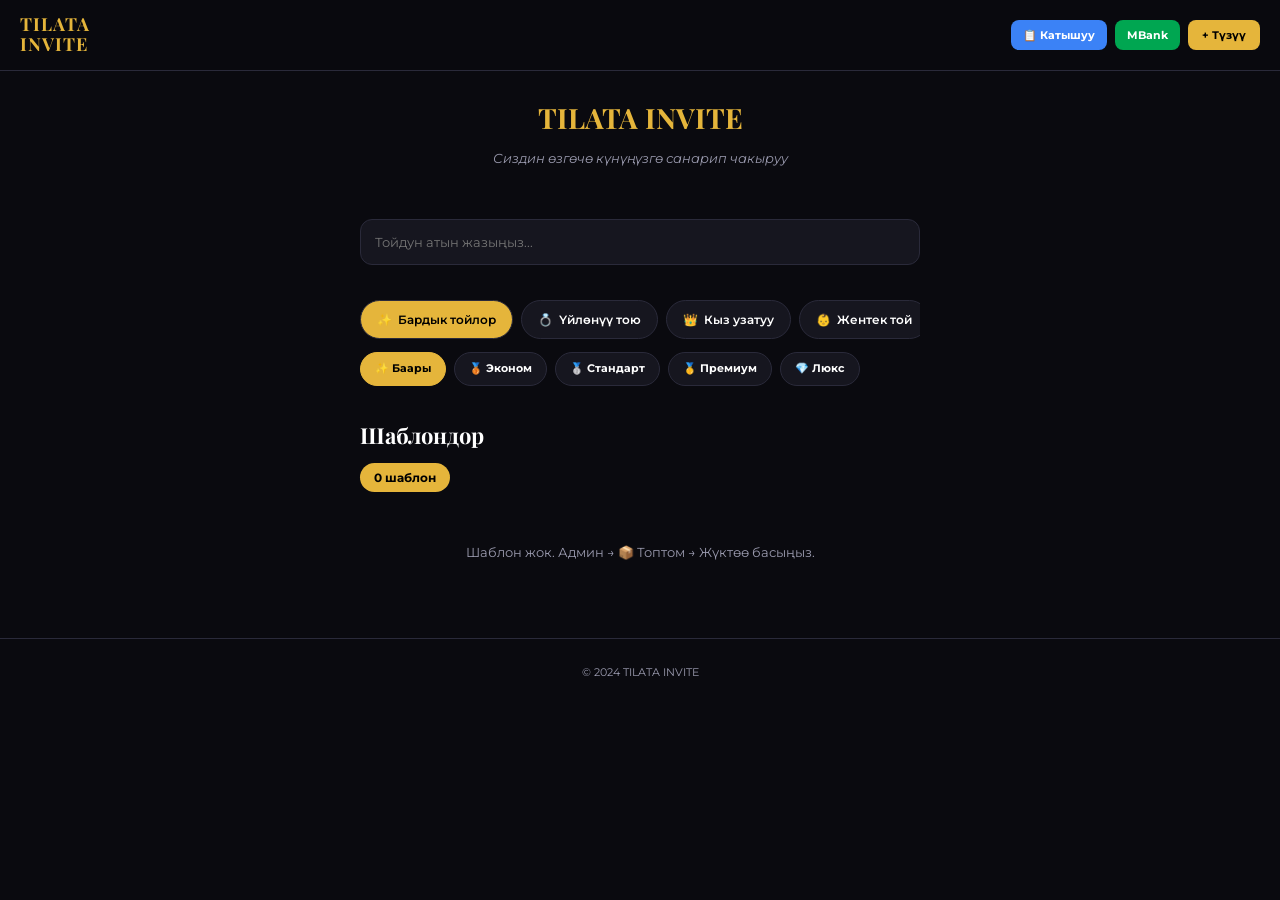
==== tilata.html @ 094959e7 "Add files via upload" ====
<!DOCTYPE html>
<html lang="ky">
<head>
<meta charset="UTF-8">
<meta name="viewport" content="width=device-width,initial-scale=1.0">
<title>TILATA INVITE</title>
<link href="https://fonts.googleapis.com/css2?family=Playfair+Display:wght@400;700&family=Montserrat:wght@300;400;600;700&display=swap" rel="stylesheet">
<style>
:root{--bg:#0a0a0f;--card:#16161f;--gold:#e5b53b;--txt:#fff;--muted:#9a9aae;--brd:#2a2a3a;--green:#00a651;--red:#e74c3c;--blue:#3b82f6;--purple:#8b5cf6;--bronze:#cd7f32;--silver:#c0c0c0;--diamond:#a5f3fc}
*{margin:0;padding:0;box-sizing:border-box;font-family:'Montserrat',sans-serif}
body{background:var(--bg);color:var(--txt);line-height:1.6;min-height:100vh}
header{display:flex;justify-content:space-between;align-items:center;padding:15px 20px;border-bottom:1px solid var(--brd);background:rgba(10,10,15,.97);position:sticky;top:0;z-index:100}
.logo{font-family:'Playfair Display',serif;font-size:18px;font-weight:700;color:var(--gold);line-height:1.1;letter-spacing:1px}
.hbtns{display:flex;gap:8px}
.btn-mbank{background:var(--green);color:#fff;border:none;padding:8px 12px;border-radius:8px;font-weight:700;font-size:11px;cursor:pointer}
.btn-rsvp{background:var(--blue);color:#fff;border:none;padding:8px 12px;border-radius:8px;font-weight:700;font-size:11px;cursor:pointer}
.btn-create{background:var(--gold);color:#000;border:none;padding:8px 14px;border-radius:8px;font-weight:700;font-size:11px;cursor:pointer}
.container{max-width:600px;margin:0 auto;padding:20px}
.hero{text-align:center;padding:25px 20px 15px}
.hero h1{font-family:'Playfair Display',serif;font-size:28px;color:var(--gold);margin-bottom:8px}
.hero p{font-size:13px;color:var(--muted);font-style:italic}
.search{margin:15px 0}
.search input{width:100%;background:var(--card);border:1px solid var(--brd);color:#fff;padding:14px;border-radius:12px;outline:none;font-size:13px}
.cat-scroll{display:flex;gap:8px;overflow-x:auto;padding:10px 0 5px;scrollbar-width:none}
.cat-scroll::-webkit-scrollbar{display:none}
.cat-pill{background:var(--card);border:1px solid var(--brd);color:var(--txt);padding:9px 16px;border-radius:30px;font-size:12px;white-space:nowrap;cursor:pointer;font-weight:600;display:flex;align-items:center;gap:6px}
.cat-pill.active{background:var(--gold);color:#000}
.tier-scroll{display:flex;gap:8px;overflow-x:auto;padding:8px 0 12px;scrollbar-width:none}
.tier-scroll::-webkit-scrollbar{display:none}
.tier-pill{background:var(--card);border:1px solid var(--brd);color:var(--txt);padding:7px 14px;border-radius:20px;font-size:11px;white-space:nowrap;cursor:pointer;font-weight:700;display:flex;align-items:center;gap:5px}
.tier-pill.active{background:var(--gold);color:#000;border-color:var(--gold)}
.tier-pill.t1.active{background:var(--bronze);color:#fff;border-color:var(--bronze)}
.tier-pill.t2.active{background:var(--silver);color:#000;border-color:var(--silver)}
.tier-pill.t4.active{background:linear-gradient(90deg,var(--diamond),var(--gold));color:#000;border-color:var(--diamond)}
.section-title{font-family:'Playfair Display',serif;font-size:22px;margin:20px 0 10px}
@keyframes kenburns{0%{transform:scale(1) translate(0,0)}50%{transform:scale(1.15) translate(-10px,-5px)}100%{transform:scale(1.05) translate(10px,5px)}}
@keyframes shine{0%{background-position:-200% center}100%{background-position:200% center}}
@keyframes pulseGlow{0%,100%{text-shadow:0 0 10px rgba(229,181,59,.5)}50%{text-shadow:0 0 30px rgba(229,181,59,1),0 0 40px rgba(229,181,59,.6)}}
@keyframes fadeUp{from{opacity:0;transform:translateY(20px)}to{opacity:1;transform:translateY(0)}}
.tcards{display:flex;flex-direction:column;gap:16px;margin-top:15px}
.tcard{background:var(--card);border:1px solid var(--brd);border-radius:16px;overflow:hidden;cursor:pointer;transition:transform .3s;position:relative}
.tcard:hover{transform:translateY(-3px)}
.tcard.tier-1{border-color:var(--bronze)}
.tcard.tier-2{border-color:var(--silver)}
.tcard.tier-3{border-color:var(--gold)}
.tcard.tier-4{border-color:var(--diamond);box-shadow:0 0 20px rgba(165,243,252,.2)}
.tcard-img{width:100%;height:280px;background:#0f0f15;position:relative;overflow:hidden;display:flex;align-items:center;justify-content:center}
.tcard-img img{position:absolute;width:100%;height:100%;object-fit:cover;animation:kenburns 20s ease-in-out infinite alternate}
.tcard-img .overlay{position:absolute;top:0;left:0;right:0;bottom:0;background:linear-gradient(180deg,rgba(0,0,0,.1) 0%,rgba(0,0,0,.3) 40%,rgba(0,0,0,.85) 100%);z-index:2}
.tcard-img .top-text{position:absolute;top:20px;left:0;right:0;text-align:center;z-index:3;color:#fff;font-size:11px;letter-spacing:4px;text-transform:uppercase;text-shadow:0 2px 10px rgba(0,0,0,.8)}
.tcard-img .bottom-text{position:absolute;bottom:20px;left:0;right:0;text-align:center;z-index:3;color:#fff;padding:0 15px}
.tcard-img .names{font-family:'Playfair Display',serif;font-size:26px;background:linear-gradient(90deg,var(--gold) 0%,#fff8d6 50%,var(--gold) 100%);background-size:200% auto;-webkit-background-clip:text;-webkit-text-fill-color:transparent;animation:shine 3s linear infinite;font-style:italic}
.tcard-img .type-text{font-size:11px;color:#fff;letter-spacing:3px;margin-top:5px;text-shadow:0 2px 8px rgba(0,0,0,.9);font-weight:600}
.tbadges{position:absolute;top:12px;left:12px;display:flex;flex-direction:column;gap:6px;z-index:5}
.tbadge{background:var(--gold);color:#000;padding:5px 12px;border-radius:20px;font-size:11px;font-weight:700}
.tbadge.red{background:var(--red);color:#fff}
.tbadge.music{background:var(--purple);color:#fff}
.tbadge.tier1{background:var(--bronze);color:#fff}
.tbadge.tier2{background:var(--silver);color:#000}
.tbadge.tier3{background:var(--gold);color:#000}
.tbadge.tier4{background:linear-gradient(90deg,var(--diamond),var(--gold));color:#000}
.tcard-body{padding:16px}
.tcard-title{font-family:'Playfair Display',serif;font-size:19px;margin-bottom:6px}
.tcard-desc{font-size:12px;color:var(--muted);margin-bottom:14px}
.tcard-price{background:var(--bg);border:1px solid var(--brd);border-radius:12px;padding:12px;display:flex;justify-content:space-between;align-items:center;margin-bottom:12px}
.tcard-price .now{font-size:22px;font-weight:700;color:var(--gold)}
.tcard-price .old{font-size:13px;color:var(--muted);text-decoration:line-through;margin-left:6px}
.tcard-price .once{background:rgba(0,166,81,.15);color:var(--green);padding:5px 12px;border-radius:20px;font-size:11px;font-weight:700}
.tcard-btn{background:var(--gold);color:#000;border:none;padding:12px;border-radius:10px;font-weight:700;font-size:13px;cursor:pointer;width:100%}
.step{display:none}.step.active{display:block;animation:fadeUp .4s ease-out}
.btn{background:var(--gold);color:#000;border:none;padding:13px;border-radius:10px;font-weight:700;font-size:13px;cursor:pointer;width:100%;margin-bottom:8px}
.btn.green{background:var(--green);color:#fff}
.btn.outline{background:transparent;border:1px solid var(--gold);color:var(--gold)}
.btn.red{background:var(--red);color:#fff}
.btn.blue{background:var(--blue);color:#fff}
.btn.purple{background:var(--purple);color:#fff}
label{display:block;font-size:11px;color:var(--muted);margin-bottom:4px;text-transform:uppercase;letter-spacing:1px;margin-top:8px}
input,textarea,select{width:100%;background:var(--bg);border:1px solid var(--brd);color:#fff;padding:11px;border-radius:8px;outline:none;margin-bottom:10px;font-size:13px}
textarea{resize:vertical;min-height:60px}
.modal{display:none;position:fixed;inset:0;background:rgba(0,0,0,.92);z-index:1000;justify-content:center;align-items:center;padding:20px;overflow-y:auto}
.modal.show{display:flex}
.mbox{background:var(--card);border:1px solid var(--gold);border-radius:16px;padding:22px;max-width:480px;width:100%;max-height:92vh;overflow-y:auto;position:relative}
.mbox h3{color:var(--gold);font-family:'Playfair Display',serif;margin-bottom:18px;font-size:19px;text-align:center}
.close-x{position:absolute;top:14px;right:18px;background:none;border:none;color:var(--muted);font-size:24px;cursor:pointer}
.tabs{display:flex;gap:5px;margin-bottom:15px;background:var(--bg);padding:4px;border-radius:10px;overflow-x:auto}
.tab{flex:1;text-align:center;padding:8px;border-radius:7px;font-size:11px;font-weight:600;color:var(--muted);cursor:pointer;white-space:nowrap;min-width:60px}
.tab.active{background:var(--gold);color:#000}
.tab-content{display:none}.tab-content.active{display:block}
.a-item{background:var(--bg);border:1px solid var(--brd);border-radius:10px;padding:12px;margin-bottom:10px;display:flex;gap:8px;align-items:center}
.a-item img{width:50px;height:50px;object-fit:cover;border-radius:8px;flex-shrink:0}
.a-item .info{flex:1}
.a-item h4{color:var(--gold);font-size:13px;margin-bottom:3px}
.a-item p{color:var(--muted);font-size:11px}
.img-preview{width:100%;max-height:300px;border-radius:10px;object-fit:contain;margin-bottom:10px;display:none;background:#0f0f15;padding:5px}
.file-label{background:var(--bg);border:1px dashed var(--gold);border-radius:8px;padding:15px;text-align:center;cursor:pointer;font-size:12px;color:var(--gold);margin-bottom:10px;display:block}
.file-label.green{border-color:var(--green);color:var(--green)}
.toast{position:fixed;bottom:30px;left:50%;transform:translateX(-50%);background:var(--green);color:#fff;padding:13px 22px;border-radius:10px;font-weight:600;font-size:13px;z-index:9999;display:none}
.toast.show{display:block}
.empty{color:var(--muted);text-align:center;padding:25px;font-size:13px}
.info-box{background:rgba(59,130,246,.1);border:1px solid var(--blue);border-radius:8px;padding:10px;font-size:11px;color:#93c5fd;margin-bottom:10px}
.success-box{background:rgba(0,166,81,.15);border:2px solid var(--green);border-radius:12px;padding:16px;margin-bottom:15px;text-align:center}
.success-box h3{color:var(--green);font-family:'Playfair Display',serif;font-size:16px;margin-bottom:8px}
.success-box p{color:#93c5fd;font-size:12px}
.tier-box{background:var(--bg);border:2px solid var(--brd);border-radius:12px;padding:12px;margin-bottom:10px;display:grid;grid-template-columns:1fr 1fr;gap:8px}
.tier-opt{padding:12px;border-radius:10px;text-align:center;cursor:pointer;border:2px solid var(--brd);background:var(--card)}
.tier-opt.active.t1{border-color:var(--bronze);background:rgba(205,127,50,.15)}
.tier-opt.active.t2{border-color:var(--silver);background:rgba(192,192,192,.15)}
.tier-opt.active.t3{border-color:var(--gold);background:rgba(229,181,59,.15)}
.tier-opt.active.t4{border-color:var(--diamond);background:rgba(165,243,252,.15)}
.tier-opt .icon{font-size:20px;margin-bottom:4px}
.tier-opt .name{font-size:11px;font-weight:700;color:#fff}
.tier-opt .price{font-size:13px;font-weight:700;color:var(--gold);margin-top:3px}
footer{text-align:center;padding:25px;border-top:1px solid var(--brd);color:var(--muted);font-size:11px;margin-top:30px}
.preview-modal{display:none;position:fixed;inset:0;background:#000;z-index:2000;justify-content:center;align-items:center}
.preview-modal.show{display:flex}
.preview-content{width:100%;height:100%;position:relative;overflow:hidden}
.preview-content img{position:absolute;width:100%;height:100%;object-fit:cover;animation:kenburns 25s ease-in-out infinite alternate}
.preview-content .overlay{position:absolute;top:0;left:0;right:0;bottom:0;background:linear-gradient(180deg,rgba(0,0,0,.15) 0%,rgba(0,0,0,.4) 40%,rgba(0,0,0,.9) 100%)}
.preview-content .top-text{position:absolute;top:60px;left:0;right:0;text-align:center;color:#fff;font-size:13px;letter-spacing:5px;text-transform:uppercase;text-shadow:0 2px 15px rgba(0,0,0,.9)}
.preview-content .center-text{position:absolute;top:50%;left:0;right:0;transform:translateY(-50%);text-align:center;color:#fff;padding:0 20px}
.preview-content .names{font-family:'Playfair Display',serif;font-size:48px;background:linear-gradient(90deg,var(--gold) 0%,#fff8d6 50%,var(--gold) 100%);background-size:200% auto;-webkit-background-clip:text;-webkit-text-fill-color:transparent;animation:shine 3s linear infinite,pulseGlow 2s infinite;font-style:italic;line-height:1.2}
.preview-content .type-text{font-size:16px;color:#fff;letter-spacing:5px;margin-top:15px;text-shadow:0 2px 10px rgba(0,0,0,.9);font-weight:600}
.preview-close{position:absolute;top:20px;right:20px;background:rgba(0,0,0,.7);color:#fff;width:44px;height:44px;border-radius:50%;border:none;font-size:22px;cursor:pointer;z-index:10}
.preview-music-btn{position:absolute;bottom:30px;left:50%;transform:translateX(-50%);background:rgba(0,0,0,.8);color:var(--gold);padding:14px 28px;border-radius:30px;border:2px solid var(--gold);font-size:14px;font-weight:700;cursor:pointer;z-index:10}
.preview-select-btn{position:absolute;bottom:100px;left:50%;transform:translateX(-50%);background:var(--gold);color:#000;padding:14px 40px;border-radius:30px;border:none;font-size:14px;font-weight:700;cursor:pointer;z-index:10}
.inv-wrap{background:linear-gradient(180deg,#3a2a1a,#1a1410);border-radius:16px;padding:15px;margin:15px 0;border:1px solid var(--gold)}
.inv-card{background:linear-gradient(135deg,#1a1a24,#0f0f15);border:2px solid var(--gold);border-radius:12px;padding:30px 20px;text-align:center;color:#fff;position:relative;overflow:hidden}
.inv-card::before{content:"";position:absolute;top:0;left:0;right:0;height:4px;background:linear-gradient(90deg,transparent,var(--gold),transparent)}
.inv-top{font-size:10px;letter-spacing:3px;color:var(--gold);margin-bottom:12px;text-transform:uppercase}
.inv-heart{font-size:22px;color:var(--gold);margin-bottom:12px}
.inv-photo{width:100%;max-height:400px;border-radius:10px;object-fit:contain;margin-bottom:15px;display:none;border:2px solid var(--gold);background:#0f0f15}
.inv-names{font-family:'Playfair Display',serif;font-size:26px;color:var(--gold);margin-bottom:8px}
.inv-date{font-size:12px;color:#e8d5b0;font-weight:600;margin-bottom:16px}
.countdown{display:flex;justify-content:center;gap:5px;margin-bottom:15px}
.cd-item{background:rgba(229,181,59,.12);border:1px solid rgba(229,181,59,.3);border-radius:8px;padding:7px 9px;min-width:50px}
.cd-num{font-size:16px;font-weight:700;color:var(--gold)}
.cd-lbl{font-size:8px;color:#e8d5b0;text-transform:uppercase}
.inv-msg{font-size:12px;color:#d4c5a0;font-style:italic;margin-bottom:12px;padding:0 6px}
.inv-loc{font-size:13px;font-weight:700;color:var(--gold);margin-bottom:3px}
.inv-addr{font-size:10px;color:#e8d5b0}
.schedule{background:var(--card);border:1px solid var(--brd);border-radius:12px;padding:16px;margin:15px 0}
.schedule h3{color:var(--gold);font-family:'Playfair Display',serif;margin-bottom:12px;font-size:16px}
.sch-item{display:flex;gap:12px;padding:10px 0;border-bottom:1px solid var(--brd)}
.sch-item:last-child{border-bottom:none}
.sch-time{color:var(--gold);font-weight:700;font-size:14px;min-width:60px}
.sch-text{color:#e8d5b0;font-size:13px;flex:1}
.map-buttons{background:var(--card);border:2px solid var(--gold);border-radius:12px;padding:20px;margin:15px 0;text-align:center}
.map-buttons h3{color:var(--gold);font-family:'Playfair Display',serif;margin-bottom:12px;font-size:16px}
.map-buttons .addr{color:#e8d5b0;font-size:14px;margin-bottom:15px;padding:10px;background:var(--bg);border-radius:8px}
.map-grid{display:grid;grid-template-columns:1fr 1fr;gap:8px}
.map-grid a{padding:12px;border-radius:10px;font-weight:700;font-size:12px;text-decoration:none;display:block;text-align:center}
.map-gis{background:var(--gold);color:#000}
.map-yandex{background:var(--red);color:#fff}
.map-google{background:var(--blue);color:#fff;grid-column:span 2}
.music-box{background:var(--card);border:1px solid var(--brd);border-radius:12px;padding:16px;margin:15px 0}
.music-box h3{color:var(--gold);font-family:'Playfair Display',serif;margin-bottom:12px;font-size:16px}
.music-player{display:flex;align-items:center;gap:12px;background:var(--bg);border-radius:10px;padding:12px}
.music-play{width:44px;height:44px;border-radius:50%;background:var(--gold);color:#000;border:none;font-size:18px;cursor:pointer;display:flex;align-items:center;justify-content:center;flex-shrink:0}
.music-info{flex:1}
.music-name{color:var(--gold);font-weight:700;font-size:13px}
.music-sub{color:var(--muted);font-size:11px}
.rsvp-box{background:var(--card);border:2px solid var(--green);border-radius:12px;padding:16px;margin:15px 0}
.rsvp-box h3{color:var(--green);font-family:'Playfair Display',serif;margin-bottom:12px;font-size:16px}
.rsvp-btn{width:100%;padding:12px;border-radius:10px;font-weight:700;font-size:13px;cursor:pointer;border:none;margin-bottom:8px}
.rsvp-yes{background:var(--green);color:#fff}
.rsvp-no{background:var(--red);color:#fff}
.rsvp-maybe{background:var(--gold);color:#000}
.rsvp-status{text-align:center;padding:12px;border-radius:10px;font-weight:700;margin-top:8px}
.rsvp-list{background:var(--bg);border-radius:10px;padding:12px;margin-top:12px;max-height:250px;overflow-y:auto}
.rsvp-list-item{padding:8px 0;border-bottom:1px solid var(--brd);font-size:12px;display:flex;justify-content:space-between;align-items:center}
.rsvp-list-item:last-child{border-bottom:none}
.rsvp-list-item .name{color:#fff;font-weight:600}
.rsvp-list-item .status-yes{color:var(--green)}
.rsvp-list-item .status-no{color:var(--red)}
.rsvp-list-item .status-maybe{color:var(--gold)}
.wishes-box{background:var(--card);border:1px solid var(--brd);border-radius:12px;padding:16px;margin:15px 0}
.wishes-box h3{color:var(--gold);font-family:'Playfair Display',serif;margin-bottom:12px;font-size:16px}
.wish-item{background:var(--bg);border-radius:10px;padding:12px;margin-bottom:8px;border-left:3px solid var(--gold)}
.wish-name{color:var(--gold);font-weight:700;font-size:12px;margin-bottom:4px}
.wish-text{color:#e8d5b0;font-size:12px;font-style:italic}
.sch-form-row{display:grid;grid-template-columns:80px 1fr 40px;gap:6px;margin-bottom:6px}
.sch-form-row input{margin-bottom:0}
.sch-form-row button{background:var(--red);border:none;color:#fff;border-radius:8px;cursor:pointer;font-size:16px}
.check-box{background:rgba(0,166,81,.1);border:1px solid var(--green);border-radius:12px;padding:15px;margin:15px 0}
.check-box p{font-size:13px;margin-bottom:8px}
.check-box .link-box{background:var(--bg);border-radius:8px;padding:10px;word-break:break-all;font-size:10px;color:var(--gold);font-family:monospace;margin:8px 0}
</style>
</head>
<body>

<header>
  <div class="logo">TILATA<br>INVITE</div>
  <div class="hbtns">
    <button class="btn-rsvp" onclick="openRsvpModal()">📋 Катышуу</button>
    <button class="btn-mbank" onclick="openAdminLogin()">MBank</button>
    <button class="btn-create" onclick="showStep('stepForm')">+ Түзүү</button>
  </div>
</header>

<!-- ===== HOME ===== -->
<div class="step active" id="stepHome">
  <div class="hero">
    <h1>TILATA INVITE</h1>
    <p>Сиздин өзгөчө күнүңүзгө санарип чакыруу</p>
  </div>
  <div class="container">
    <div class="search"><input type="text" id="searchInput" placeholder="Тойдун атын жазыңыз..." onkeyup="filterTemplates()"></div>
    <div class="cat-scroll" id="catScroll"></div>
    <div class="tier-scroll" id="tierScroll"></div>
    <h2 class="section-title">Шаблондор</h2>
    <div style="display:inline-block;background:var(--gold);color:#000;padding:5px 14px;border-radius:20px;font-size:12px;font-weight:700;margin-bottom:10px" id="tplCount">0 шаблон</div>
    <div class="tcards" id="templateList"></div>
  </div>
</div>

<!-- ===== FORM ===== -->
<div class="step" id="stepForm">
  <div class="hero"><h1 style="font-size:22px">Чакыруу түзүү</h1><p>Маалыматтарды толтуруңуз</p></div>
  <div class="container">
    <button class="btn outline" onclick="showStep('stepHome')">← Артка</button>
    <h3 style="color:var(--gold);font-family:'Playfair Display',serif;margin-top:15px;font-size:15px">📝 Негизги маалымат</h3>
    <label>Тойдун түрү</label><select id="fType"></select>
    <label>Кимдердин атынан</label><input type="text" id="fNames" placeholder="Эмирлан & Айгерим">
    <label>Дата жана убакыт</label><input type="datetime-local" id="fDate">
    <label>Жай</label><input type="text" id="fLoc" placeholder="Saltanat Palace">
    <label>Дарек</label><input type="text" id="fAddr" placeholder="Бишкек, Матросов 260">
    <label>Билдирүү</label><textarea id="fMsg" placeholder="Кош келиңиздер!"></textarea>

    <h3 style="color:var(--gold);font-family:'Playfair Display',serif;margin-top:20px;font-size:15px">✨ Сапат деңгээли</h3>
    <div class="info-box">💡 Чакыруу канчалык кооз болушуна жараша баа автоматтык эсептелет</div>
    <div class="tier-box" id="tierBox">
      <div class="tier-opt t1" data-tier="1" onclick="selectTier(1)"><div class="icon">🥉</div><div class="name">ЭКОНОМ</div><div class="price">490 сом</div></div>
      <div class="tier-opt t2" data-tier="2" onclick="selectTier(2)"><div class="icon">🥈</div><div class="name">СТАНДАРТ</div><div class="price">690 сом</div></div>
      <div class="tier-opt t3 active" data-tier="3" onclick="selectTier(3)"><div class="icon">🥇</div><div class="name">ПРЕМИУМ</div><div class="price">990 сом</div></div>
      <div class="tier-opt t4" data-tier="4" onclick="selectTier(4)"><div class="icon">💎</div><div class="name">ЛЮКС</div><div class="price">1490 сом</div></div>
    </div>

    <h3 style="color:var(--gold);font-family:'Playfair Display',serif;margin-top:20px;font-size:15px">🎵 Музыка тандоо</h3>
    <div class="info-box">💡 Даяр тизмеден тандаңыз же өз MP3 файлыңызды жүктөңүз</div>
    <div id="musicAdminList" style="margin-bottom:10px"></div>
    <label class="file-label green" for="fMusicFile">🎵 MP3 файл тандоо</label>
    <input type="file" id="fMusicFile" accept="audio/*" onchange="loadInviteMusic(event)" style="display:none">
    <div id="inviteMusicPreview" style="display:none;background:var(--bg);border-radius:8px;padding:10px;margin-bottom:10px;font-size:12px"><span id="inviteMusicName" style="color:var(--green)"></span></div>

    <h3 style="color:var(--gold);font-family:'Playfair Display',serif;margin-top:20px;font-size:15px">🕐 Тойдун программасы</h3>
    <div id="schFormContainer"></div>
    <button class="btn outline" onclick="addSchRow('','')" style="font-size:12px">+ Убакыт кошуу</button>

    <h3 style="color:var(--gold);font-family:'Playfair Display',serif;margin-top:20px;font-size:15px">🗺️ Карта</h3>
    <label>Дарек жазыңыз</label>
    <input type="text" id="fMap" placeholder="Мисалы: Бишкек, Матросов 260">

    <label>Сүрөт</label>
    <input type="file" id="fPhoto" accept="image/*" onchange="loadPhoto(event)">
    <button class="btn" onclick="goToPreview()" style="margin-top:15px">👁️ Текшерүү</button>
  </div>
</div>

<!-- ===== PREVIEW ===== -->
<div class="step" id="stepPreview">
  <div class="hero"><h1 style="font-size:22px">👁️ Текшерүү</h1></div>
  <div class="container">
    <div class="success-box"><h3>✅ Чакырууңуз даяр!</h3><p>Текшериңиз. Жакпаса "Өзгөртүү" басыңыз.</p></div>
    <div style="background:linear-gradient(135deg,var(--card),#1a1a24);border:2px solid var(--gold);border-radius:12px;padding:15px;margin-bottom:15px;text-align:center">
      <p style="font-size:11px;color:var(--muted);letter-spacing:2px">САПАТ ДЕҢГЭЭЛИ</p>
      <p style="font-size:20px;font-weight:700;color:var(--gold);margin:5px 0" id="previewTierName">🥇 ПРЕМИУМ</p>
      <p style="font-size:24px;font-weight:700;color:var(--gold)" id="previewTierPrice">990 сом</p>
    </div>
    <div class="inv-wrap"><div class="inv-card">
      <div class="inv-top" id="prvTop">Үйлөнүү тою</div>
      <div class="inv-heart">🤍</div>
      <img class="inv-photo" id="prvPhoto" src="">
      <div class="inv-names" id="prvNames">Аты & Аты</div>
      <div class="inv-date" id="prvDate"></div>
      <div class="countdown">
        <div class="cd-item"><div class="cd-num" id="prvD">0</div><div class="cd-lbl">күн</div></div>
        <div class="cd-item"><div class="cd-num" id="prvH">0</div><div class="cd-lbl">саат</div></div>
        <div class="cd-item"><div class="cd-num" id="prvM">0</div><div class="cd-lbl">мүн</div></div>
        <div class="cd-item"><div class="cd-num" id="prvS">0</div><div class="cd-lbl">сек</div></div>
      </div>
      <div class="inv-msg" id="prvMsg"></div>
      <div class="inv-loc" id="prvLoc"></div>
      <div class="inv-addr" id="prvAddr"></div>
    </div></div>
    <div id="prvMusicDisplay"></div>
    <div id="prvSchDisplay"></div>
    <div id="prvMapDisplay"></div>
    <button class="btn green" onclick="goToPayment()" style="margin-top:15px">💳 Төлөмгө өтүү</button>
    <button class="btn outline" onclick="showStep('stepForm')">✏️ Өзгөртүү</button>
  </div>
</div>

<!-- ===== PAYMENT ===== -->
<div class="step" id="stepPayment">
  <div class="hero"><h1 style="font-size:22px">💳 Төлөм</h1></div>
  <div class="container">
    <button class="btn outline" onclick="showStep('stepPreview')">← Артка</button>
    <div style="text-align:center;margin-top:15px;padding:20px;background:var(--card);border-radius:12px">
      <h3 style="color:var(--green);margin-bottom:10px">Төлөнүүчү сумма</h3>
      <div style="font-size:32px;font-weight:700;color:var(--gold)" id="payPrice">0</div>
      <div style="font-size:20px;color:var(--green);font-weight:700;margin-top:10px" id="mbankNum">+996 556 652 652</div>
    </div>
    <button class="btn green" style="margin-top:15px" onclick="confirmPaid()">✅ Мен төлөдүм</button>
  </div>
</div>

<!-- ===== DONE ===== -->
<div class="step" id="stepDone">
  <div class="hero"><div style="font-size:60px">🎉</div><h1 style="font-size:22px">Чакырууңуз даяр!</h1></div>
  <div class="container">
    <div class="inv-wrap"><div class="inv-card" id="finalCard">
      <div class="inv-top" id="fTop">Үйлөнүү тою</div>
      <div class="inv-heart">🤍</div>
      <img class="inv-photo" id="fPhotoImg" src="">
      <div class="inv-names" id="fNames2">Аты & Аты</div>
      <div class="inv-date" id="fDate2"></div>
      <div class="countdown">
        <div class="cd-item"><div class="cd-num" id="pvD">0</div><div class="cd-lbl">күн</div></div>
        <div class="cd-item"><div class="cd-num" id="pvH">0</div><div class="cd-lbl">саат</div></div>
        <div class="cd-item"><div class="cd-num" id="pvM">0</div><div class="cd-lbl">мүн</div></div>
        <div class="cd-item"><div class="cd-num" id="pvS">0</div><div class="cd-lbl">сек</div></div>
      </div>
      <div class="inv-msg" id="fMsg2"></div>
      <div class="inv-loc" id="fLoc2"></div>
      <div class="inv-addr" id="fAddr2"></div>
    </div></div>
    <div id="musicDisplay"></div>
    <div id="schDisplay"></div>
    <div id="mapDisplay"></div>
    <div id="checkLinkBox"></div>

    <div class="rsvp-box">
      <h3>📋 Катышууңузду ырастаңыз</h3>
      <label>Атыңыз</label>
      <input type="text" id="rsvpName" placeholder="Атыңыз">
      <label>Канча адам келесиз?</label>
      <input type="number" id="rsvpGuests" value="1" min="1">
      <button class="rsvp-btn rsvp-yes" onclick="submitRsvp('yes')">✅ Барам</button>
      <button class="rsvp-btn rsvp-maybe" onclick="submitRsvp('maybe')">⏳ Билбейм</button>
      <button class="rsvp-btn rsvp-no" onclick="submitRsvp('no')">❌ Бара албайм</button>
      <div id="rsvpStatus"></div>
      <div class="rsvp-list" id="rsvpList"></div>
    </div>

    <div class="wishes-box">
      <h3>💬 Каалоо-тилектер</h3>
      <label>Атыңыз</label>
      <input type="text" id="wishName" placeholder="Атыңыз">
      <label>Тилегиңиз</label>
      <textarea id="wishText" placeholder="Жаш жубайларга тилегиңиз..."></textarea>
      <button class="btn green" onclick="submitWish()">💌 Жиберүү</button>
      <div id="wishesList" style="margin-top:12px"></div>
    </div>

    <button class="btn outline" onclick="showStep('stepHome')">🏠 Башкы бетке</button>
  </div>
</div>

<!-- ===== RSVP MODAL (БАШКЫ БЕТТЕН) ===== -->
<div class="modal" id="rsvpModal">
  <div class="mbox">
    <button class="close-x" onclick="closeModal('rsvpModal')">×</button>
    <h3>📋 Катышууңузду ырастаңыз</h3>
    <div id="rsvpModalInfo" style="background:var(--bg);border-radius:8px;padding:12px;margin-bottom:12px;text-align:center;font-size:13px"></div>
    <label>Атыңыз</label>
    <input type="text" id="rsvpModalName" placeholder="Атыңыз">
    <label>Канча адам келесиз?</label>
    <input type="number" id="rsvpModalGuests" value="1" min="1">
    <button class="rsvp-btn rsvp-yes" onclick="submitRsvpModal('yes')">✅ Барам</button>
    <button class="rsvp-btn rsvp-maybe" onclick="submitRsvpModal('maybe')">⏳ Билбейм</button>
    <button class="rsvp-btn rsvp-no" onclick="submitRsvpModal('no')">❌ Бара албайм</button>
    <div id="rsvpModalStatus" style="text-align:center;margin-top:10px"></div>
  </div>
</div>

<!-- Preview modal -->
<div class="preview-modal" id="previewModal">
  <div class="preview-content">
    <button class="preview-close" onclick="closePreview()">×</button>
    <img id="previewImg" src="">
    <div class="overlay"></div>
    <div class="top-text" id="previewTop">ҮЙЛӨНҮҮ ТОЮ</div>
    <div class="center-text">
      <div class="names" id="previewNames">Аты & Аты</div>
      <div class="type-text" id="previewType">ҮЙЛӨНҮҮ ТОЮНА ЧАКЫРУУ</div>
    </div>
    <button class="preview-select-btn" onclick="selectFromPreview()">✨ Ушул үлгүнү тандоо</button>
    <button class="preview-music-btn" id="previewMusicBtn" onclick="togglePreviewMusic()">▶ Музыканы ойнотуу</button>
  </div>
</div>

<!-- ADMIN LOGIN -->
<div class="modal" id="adminLoginModal"><div class="mbox">
  <button class="close-x" onclick="closeModal('adminLoginModal')">×</button>
  <h3>🔑 Админ кирүү</h3>
  <input type="password" id="adminPass" placeholder="Сырсөз">
  <button class="btn" onclick="checkAdmin()">Кирүү</button>
</div></div>

<!-- ADMIN PANEL -->
<div class="modal" id="adminPanelModal"><div class="mbox" style="max-width:520px">
  <button class="close-x" onclick="closeModal('adminPanelModal')">×</button>
  <h3>⚙️ Админ панели</h3>
  <div class="tabs">
    <div class="tab active" onclick="adminTab('settings')">⚙️</div>
    <div class="tab" onclick="adminTab('templates')">🖼️</div>
    <div class="tab" onclick="adminTab('presets')">📦</div>
    <div class="tab" onclick="adminTab('music')">🎵</div>
    <div class="tab" onclick="adminTab('converter')">🔄</div>
  </div>
  <div class="tab-content active" id="tabSettings">
    <div style="padding:10px;background:var(--bg);border-radius:8px;margin-bottom:8px;font-size:13px"><span style="color:var(--muted)">MBank:</span> <b id="showMbank" style="color:var(--gold)"></b></div>
    <div style="padding:10px;background:var(--bg);border-radius:8px;margin-bottom:8px;font-size:13px"><span style="color:var(--muted)">Премиум баа:</span> <b id="showPrice" style="color:var(--gold)"></b></div>
    <button class="btn outline" onclick="editMbank()" style="font-size:12px">✏️ MBank</button>
    <button class="btn outline" onclick="editTierPrices()" style="font-size:12px">💰 Сапат бааларын өзгөртүү</button>
    <button class="btn outline" onclick="editPassword()" style="font-size:12px">🔒 Сырсөз</button>
    <button class="btn red" onclick="clearAll()" style="font-size:12px">🗑️ Баарын тазалоо</button>
  </div>
  <div class="tab-content" id="tabTemplates">
    <button class="btn green" onclick="openTplForm()">+ Жаңы шаблон</button>
    <div id="tplAdminList" style="margin-top:12px"></div>
  </div>
  <div class="tab-content" id="tabPresets">
    <div class="info-box">💡 28 даяр шаблон</div>
    <button class="btn purple" onclick="loadPresets()">📦 Топтомду жүктөө</button>
    <button class="btn red" onclick="clearTemplates()" style="font-size:12px">🗑️ Шаблондорду өчүрүү</button>
  </div>
  <div class="tab-content" id="tabMusic">
    <h4 style="color:var(--gold);margin-bottom:10px">🎵 Музыка</h4>
    <label class="file-label green" for="mFile">🎵 MP3 файл тандоо</label>
    <input type="file" id="mFile" accept="audio/*" onchange="loadAdminMusic(event)" style="display:none">
    <div id="musicList" style="margin-top:12px"></div>
  </div>
  <div class="tab-content" id="tabConverter">
    <label class="file-label" for="convFile">📁 Сүрөт тандоо</label>
    <input type="file" id="convFile" accept="image/*" onchange="loadConvFile(event)" style="display:none">
    <img id="convPreview" class="img-preview" src="">
    <div style="display:grid;grid-template-columns:1fr 1fr;gap:8px">
      <button class="btn blue" onclick="convertTo('image/png','png')">→ PNG</button>
      <button class="btn blue" onclick="convertTo('image/jpeg','jpg')">→ JPG</button>
      <button class="btn blue" onclick="convertTo('image/webp','webp')">→ WebP</button>
    </div>
  </div>
</div></div>

<!-- TEMPLATE FORM -->
<div class="modal" id="tplFormModal"><div class="mbox">
  <button class="close-x" onclick="closeModal('tplFormModal')">×</button>
  <h3>🖼️ Жаңы шаблон</h3>
  <label>Аталышы</label><input type="text" id="tfTitle">
  <label>Категория</label><select id="tfCat"></select>
  <label>Сүрөттөмө</label><textarea id="tfDesc"></textarea>
  <label>✨ Сапат деңгээли</label>
  <select id="tfTier">
    <option value="1">🥉 ЭКОНОМ — 490 сом</option>
    <option value="2">🥈 СТАНДАРТ — 690 сом</option>
    <option value="3" selected>🥇 ПРЕМИУМ — 990 сом</option>
    <option value="4">💎 ЛЮКС — 1490 сом</option>
  </select>
  <label>Баа (авто же кол)</label><input type="number" id="tfPrice" placeholder="Авто">
  <label>Эски баа</label><input type="number" id="tfOld">
  <label>Белги</label><input type="text" id="tfBadge">
  <label class="file-label" for="tfFile">📁 Сүрөт тандоо</label>
  <input type="file" id="tfFile" accept="image/*" onchange="previewTplImg(event)" style="display:none">
  <img id="tfImgPreview" class="img-preview" src="">
  <label>Же сүрөт URL</label>
  <input type="text" id="tfImgUrl" placeholder="https://...jpg">
  <label>🎵 Музыка</label>
  <select id="tfMusic"><option value="">-- Музыка жок --</option></select>
  <button class="btn green" onclick="saveTplForm()">💾 Сактоо</button>
  <button class="btn outline" onclick="closeModal('tplFormModal')">← Артка</button>
</div></div>

<div class="toast" id="toast"></div>
<footer>© 2024 TILATA INVITE</footer>

<script>
var ALL_CATS=[
  {icon:"✨",name:"Бардык тойлор"},{icon:"💍",name:"Үйлөнүү тою"},{icon:"👑",name:"Кыз узатуу"},
  {icon:"👶",name:"Жентек той"},{icon:"🎂",name:"Туулган күн"},{icon:"🏃",name:"Тушоо той"},
  {icon:"🏡",name:"Үй той"},{icon:"⭐",name:"Юбилей"},{icon:"🎉",name:"Шерине"},
  {icon:"🐎",name:"Сүннөт той"},{icon:"🌙",name:"Ифтар"},{icon:"🕌",name:"Ажы той"},
  {icon:"💎",name:"Куда түшүү"},{icon:"🎄",name:"Жаңы жыл"},{icon:"💼",name:"Корпоратив"},
  {icon:"🤝",name:"Кудалык"},{icon:"👶",name:"Бешик той"},{icon:"🤲",name:"Бата той"},
  {icon:"🍼",name:"Ооз ачар"},{icon:"📖",name:"Куран окутуу"},{icon:"🕊️",name:"Эскерүү кечеси"},
  {icon:"🎒",name:"Жолугушуу"}
];

var TIER_NAMES={1:"🥉 ЭКОНОМ",2:"🥈 СТАНДАРТ",3:"🥇 ПРЕМИУМ",4:"💎 ЛЮКС"};

var PRESETS=[
  {cat:"Үйлөнүү тою",tier:3,badge:"ХИТ",title:"Үйлөнүү — Алтын",desc:"Классикалык үйлөнүү тою",img:"https://images.unsplash.com/photo-1519741497674-611481863552?w=800"},
  {cat:"Үйлөнүү тою",tier:4,badge:"ЛЮКС",title:"Үйлөнүү — Романтика",desc:"Люкс романтикалык",img:"https://images.unsplash.com/photo-1583939003579-730e3918a45a?w=800"},
  {cat:"Үйлөнүү тою",tier:2,badge:"",title:"Үйлөнүү — Гүл арка",desc:"Стандарт гүлдүү арка",img:"https://images.unsplash.com/photo-1465495976277-4387d4b0b4c6?w=800"},
  {cat:"Кыз узатуу",tier:3,badge:"ХИТ",title:"Кыз узатуу — Алтын",desc:"Улуттук кыз узатуу",img:"https://images.unsplash.com/photo-1583939003579-730e3918a45a?w=800"},
  {cat:"Кыз узатуу",tier:2,badge:"",title:"Кыз узатуу — Гүл",desc:"Гүл менен узатуу",img:"https://images.unsplash.com/photo-1511285560929-80b456fea0bc?w=800"},
  {cat:"Жентек той",tier:2,badge:"ЭТНО",title:"Жентек — Улуттук",desc:"Улуттук жентек",img:"https://images.unsplash.com/photo-1533560904424-a0c61dc306fc?w=800"},
  {cat:"Жентек той",tier:1,badge:"",title:"Жентек — Жөнөкөй",desc:"Жөнөкөй жентек",img:"https://images.unsplash.com/photo-1533560904424-a0c61dc306fc?w=800"},
  {cat:"Туулган күн",tier:1,badge:"ХИТ",title:"Туулган күн — Торт",desc:"Жөнөкөй торт",img:"https://images.unsplash.com/photo-1464349095431-e9a21285b5f3?w=800"},
  {cat:"Туулган күн",tier:2,badge:"БАЛДАР",title:"Туулган күн — Балдар",desc:"Балдар үчүн",img:"https://images.unsplash.com/photo-1530103862676-de8c9debad1d?w=800"},
  {cat:"Туулган күн",tier:4,badge:"BLACK&GOLD",title:"Туулган күн — VIP",desc:"Кара-алтын люкс",img:"https://images.unsplash.com/photo-1464366400600-7168b8af9bc3?w=800"},
  {cat:"Тушоо той",tier:2,badge:"ЭТНО",title:"Тушоо — Улуттук",desc:"Улуттук тушоо",img:"https://images.unsplash.com/photo-1533560904424-a0c61dc306fc?w=800"},
  {cat:"Үй той",tier:2,badge:"ХИТ",title:"Үй той — Жаңы үй",desc:"Жаңы үй тою",img:"https://images.unsplash.com/photo-1511285560929-80b456fea0bc?w=800"},
  {cat:"Юбилей",tier:3,badge:"50",title:"Юбилей — 50 жыл",desc:"50 жылдык премиум",img:"https://images.unsplash.com/photo-1464366400600-7168b8af9bc3?w=800"},
  {cat:"Юбилей",tier:4,badge:"60",title:"Юбилей — 60 жыл",desc:"60 жылдык люкс",img:"https://images.unsplash.com/photo-1519671482749-fd09be7ccebf?w=800"},
  {cat:"Шерине",tier:2,badge:"ХИТ",title:"Шерине той",desc:"Шерине",img:"https://images.unsplash.com/photo-1511285560929-80b456fea0bc?w=800"},
  {cat:"Сүннөт той",tier:3,badge:"ЭТНО",title:"Сүннөт — Бүркүт",desc:"Бүркүт премиум",img:"https://images.unsplash.com/photo-1533560904424-a0c61dc306fc?w=800"},
  {cat:"Сүннөт той",tier:4,badge:"ХИТ",title:"Сүннөт — Ат үстүндө",desc:"Люкс сүннөт",img:"https://images.unsplash.com/photo-1533560904424-a0c61dc306fc?w=800"},
  {cat:"Ифтар",tier:2,badge:"ХИТ",title:"Ифтар кече",desc:"Ифтар",img:"https://images.unsplash.com/photo-1519671482749-fd09be7ccebf?w=800"},
  {cat:"Ажы той",tier:3,badge:"ХИТ",title:"Ажы той",desc:"Ажы премиум",img:"https://images.unsplash.com/photo-1511285560929-80b456fea0bc?w=800"},
  {cat:"Куда түшүү",tier:3,badge:"ЭТНО",title:"Куда түшүү",desc:"Улуттук куда",img:"https://images.unsplash.com/photo-1511285560929-80b456fea0bc?w=800"},
  {cat:"Жаңы жыл",tier:1,badge:"ХИТ",title:"Жаңы жыл",desc:"Жөнөкөй жаңы жыл",img:"https://images.unsplash.com/photo-1513151233558-d860c5398176?w=800"},
  {cat:"Жаңы жыл",tier:4,badge:"ЛЮКС",title:"Жаңы жыл — Люкс",desc:"Люкс жаңы жыл",img:"https://images.unsplash.com/photo-1464366400600-7168b8af9bc3?w=800"},
  {cat:"Корпоратив",tier:3,badge:"ХИТ",title:"Корпоратив",desc:"Премиум корпоратив",img:"https://images.unsplash.com/photo-1519671482749-fd09be7ccebf?w=800"},
  {cat:"Кудалык",tier:2,badge:"ЭТНО",title:"Кудалык",desc:"Улуттук кудалык",img:"https://images.unsplash.com/photo-1511285560929-80b456fea0bc?w=800"},
  {cat:"Бешик той",tier:2,badge:"ХИТ",title:"Бешик той",desc:"Бешикке салуу",img:"https://images.unsplash.com/photo-1533560904424-a0c61dc306fc?w=800"},
  {cat:"Бата той",tier:1,badge:"ХИТ",title:"Бата той",desc:"Бата берүү",img:"https://images.unsplash.com/photo-1511285560929-80b456fea0bc?w=800"},
  {cat:"Ооз ачар",tier:1,badge:"ХИТ",title:"Ооз ачар",desc:"Ооз ачар той",img:"https://images.unsplash.com/photo-1530103862676-de8c9debad1d?w=800"},
  {cat:"Куран окутуу",tier:2,badge:"ХИТ",title:"Куран окутуу",desc:"Куран окутуу",img:"https://images.unsplash.com/photo-1519671482749-fd09be7ccebf?w=800"},
  {cat:"Эскерүү кечеси",tier:1,badge:"",title:"Эскерүү кечеси",desc:"Эскерүү кечеси",img:"https://images.unsplash.com/photo-1511285560929-80b456fea0bc?w=800"},
  {cat:"Жолугушуу",tier:1,badge:"ЖАҢЫ",title:"Жолугушуу",desc:"Классташтар жолугушуусу",img:"https://images.unsplash.com/photo-1478146896981-b80fe463b330?w=800"}
];

var DEFAULTS={mbank:"+996 556 652 652",password:"tilata230389",tierPrices:{1:490,2:690,3:990,4:1490}};

function loadSettings(){try{var s=localStorage.getItem("tilata_settings");if(s){var p=JSON.parse(s);if(!p.tierPrices)p.tierPrices={1:490,2:690,3:990,4:1490};return p;}}catch(e){}return JSON.parse(JSON.stringify(DEFAULTS));}
function loadTemplates(){try{var t=localStorage.getItem("tilata_templates");if(t)return JSON.parse(t);}catch(e){}return [];}
function loadMusic(){try{var m=localStorage.getItem("tilata_music");if(m)return JSON.parse(m);}catch(e){}return [];}
function saveSettings(){try{localStorage.setItem("tilata_settings",JSON.stringify(settings));}catch(e){}}
function saveTemplates(){try{localStorage.setItem("tilata_templates",JSON.stringify(templates));}catch(e){showToast("❌ Эстутум жетишсиз!",true);}}
function saveMusic(){try{localStorage.setItem("tilata_music",JSON.stringify(music));}catch(e){showToast("❌ Музыка өтө чоң!",true);}}

var settings=loadSettings();
var templates=loadTemplates();
var music=loadMusic();
var activeCat="Бардык тойлор";
var activeTier="all";
var currentTier=3;
var inviteMusicData=null;
var inviteMusicName="";
var previewTpl=null;
var previewMusicAudio=null;
var previewMusicPlaying=false;

function getTierPrice(t){return settings.tierPrices[t]||990;}

function showStep(id){var steps=document.querySelectorAll(".step");for(var i=0;i<steps.length;i++) steps[i].classList.remove("active");document.getElementById(id).classList.add("active");window.scrollTo(0,0);}
function showToast(msg,err){var t=document.getElementById("toast");t.innerText=msg;t.style.background=err?"#e74c3c":"#00a651";t.className="toast show";setTimeout(function(){t.className="toast";},3000);}
function openModal(id){document.getElementById(id).classList.add("show");}
function closeModal(id){document.getElementById(id).classList.remove("show");}

function renderHome(){renderCats();renderTierFilter();renderTemplates();fillCategorySelects();renderMusicList();}

function renderCats(){
  var box=document.getElementById("catScroll");box.innerHTML="";
  for(var i=0;i<ALL_CATS.length;i++){
    var c=ALL_CATS[i];
    var el=document.createElement("div");
    el.className="cat-pill"+(c.name===activeCat?" active":"");
    el.innerHTML="<span>"+c.icon+"</span> "+c.name;
    el.onclick=(function(cat,el2){return function(){
      var pills=document.querySelectorAll(".cat-pill");
      for(var j=0;j<pills.length;j++) pills[j].classList.remove("active");
      el2.classList.add("active");
      activeCat=cat;renderTemplates();
    };})(c.name,el);
    box.appendChild(el);
  }
}

function renderTierFilter(){
  var box=document.getElementById("tierScroll");box.innerHTML="";
  var tiers=[{id:"all",label:"✨ Баары"},{id:"1",label:"🥉 Эконом"},{id:"2",label:"🥈 Стандарт"},{id:"3",label:"🥇 Премиум"},{id:"4",label:"💎 Люкс"}];
  for(var i=0;i<tiers.length;i++){
    var t=tiers[i];
    var el=document.createElement("div");
    el.className="tier-pill"+((activeTier==t.id)?" active":"")+(t.id!=="all"?" t"+t.id:"");
    el.innerHTML=t.label;
    el.onclick=(function(tid,el2){return function(){
      var pills=document.querySelectorAll(".tier-pill");
      for(var j=0;j<pills.length;j++) pills[j].classList.remove("active");
      el2.classList.add("active");
      activeTier=tid;renderTemplates();
    };})(t.id,el);
    box.appendChild(el);
  }
}

function renderTemplates(){
  var box=document.getElementById("templateList");box.innerHTML="";
  var list=templates.slice();
  if(activeCat && activeCat!=="Бардык тойлор"){list=list.filter(function(t){return t.cat===activeCat;});}
  if(activeTier && activeTier!=="all"){list=list.filter(function(t){return (t.tier||3).toString()===activeTier;});}
  document.getElementById("tplCount").innerText=list.length+" шаблон";
  if(list.length===0){box.innerHTML='<p class="empty">Шаблон жок. Админ → 📦 Топтом → Жүктөө басыңыз.</p>';return;}
  for(var i=0;i<list.length;i++){
    var t=list[i];
    var tier=t.tier||3;
    var price=t.price||getTierPrice(tier);
    var el=document.createElement("div");el.className="tcard tier-"+tier;el.setAttribute("data-title",t.title.toLowerCase());
    var imgHtml=t.img?'<img src="'+t.img+'" onerror="this.style.display=\'none\'">':'';
    var badges='<span class="tbadge tier'+tier+'">'+TIER_NAMES[tier]+'</span>';
    if(t.badge) badges+='<span class="tbadge">✨ '+t.badge+'</span>';
    if(t.old && t.old>price) badges+='<span class="tbadge red">-'+Math.round((1-price/t.old)*100)+'%</span>';
    if(t.music) badges+='<span class="tbadge music">🎵</span>';
    var topText=t.cat ? t.cat.toUpperCase() : "ЧАКЫРУУ";
    var namesText=(t.title || "").indexOf("—")>-1 ? t.title.split("—")[1].trim() : "Аты & Аты";
    var typeText=(t.cat || "ТОЙ") + " ТОЮНА ЧАКЫРУУ";
    el.innerHTML='<div class="tcard-img">'+imgHtml+'<div class="overlay"></div><div class="top-text">'+topText+'</div><div class="bottom-text"><div class="names">'+namesText+'</div><div class="type-text">'+typeText+'</div></div><div class="tbadges">'+badges+'</div></div>'+
      '<div class="tcard-body"><h3 class="tcard-title">'+t.title+'</h3>'+
      '<p class="tcard-desc">'+(t.desc||"")+'</p>'+
      '<div class="tcard-price"><div><span class="now">'+price+' сом</span>'+(t.old?'<span class="old">'+t.old+'с</span>':'')+'</div><span class="once">Бир жолу төлөө</span></div>'+
      '<button class="tcard-btn" onclick="event.stopPropagation();openPreview('+t.id+')">👁️ Көрүп көрүү</button></div>';
    el.onclick=(function(id){return function(){openPreview(id);};})(t.id);
    box.appendChild(el);
  }
}

function filterTemplates(){
  var q=document.getElementById("searchInput").value.toLowerCase();
  var cards=document.querySelectorAll(".tcard");
  for(var i=0;i<cards.length;i++){cards[i].style.display=cards[i].getAttribute("data-title").indexOf(q)>-1?"block":"none";}
}

function fillCategorySelects(){
  var f=document.getElementById("fType");f.innerHTML="";
  for(var i=0;i<ALL_CATS.length;i++){
    if(ALL_CATS[i].name==="Бардык тойлор") continue;
    var o=document.createElement("option");o.value=ALL_CATS[i].name;o.textContent=ALL_CATS[i].icon+" "+ALL_CATS[i].name;f.appendChild(o);
  }
  var tc=document.getElementById("tfCat");tc.innerHTML="";
  for(var j=0;j<ALL_CATS.length;j++){
    if(ALL_CATS[j].name==="Бардык тойлор") continue;
    var o2=document.createElement("option");o2.value=ALL_CATS[j].name;o2.textContent=ALL_CATS[j].icon+" "+ALL_CATS[j].name;tc.appendChild(o2);
  }
  var tm=document.getElementById("tfMusic");
  if(tm){tm.innerHTML='<option value="">-- Музыка жок --</option>';for(var k=0;k<music.length;k++){var om=document.createElement("option");om.value=music[k].url;om.textContent=music[k].name;tm.appendChild(om);}}
}

function selectTier(t){
  currentTier=t;
  var opts=document.querySelectorAll(".tier-opt");
  for(var i=0;i<opts.length;i++) opts[i].classList.remove("active");
  document.querySelector('.tier-opt[data-tier="'+t+'"]').classList.add("active");
}

function openPreview(id){
  var t=null;
  for(var i=0;i<templates.length;i++){if(templates[i].id===id){t=templates[i];break;}}
  if(!t) return;
  previewTpl=t;
  var namesText=(t.title || "").indexOf("—")>-1 ? t.title.split("—")[1].trim() : "Аты & Аты";
  document.getElementById("previewImg").src=t.img||"";
  document.getElementById("previewTop").innerText=(t.cat||"").toUpperCase();
  document.getElementById("previewNames").innerText=namesText;
  document.getElementById("previewType").innerText=(t.cat||"ТОЙ")+" ТОЮНА ЧАКЫРУУ";
  document.getElementById("previewModal").classList.add("show");
  if(previewMusicAudio){try{previewMusicAudio.pause();}catch(e){}previewMusicAudio=null;previewMusicPlaying=false;}
  if(t.music && t.music.length>10){
    previewMusicAudio=new Audio(t.music);previewMusicAudio.loop=true;
    previewMusicAudio.play().then(function(){previewMusicPlaying=true;document.getElementById("previewMusicBtn").innerText="⏸ Музыканы токтотуу";}).catch(function(){});
  } else {document.getElementById("previewMusicBtn").innerText="🎵 Музыка жок";}
}
function closePreview(){
  document.getElementById("previewModal").classList.remove("show");
  if(previewMusicAudio){try{previewMusicAudio.pause();}catch(e){}previewMusicAudio=null;previewMusicPlaying=false;}
}
function togglePreviewMusic(){
  if(!previewTpl || !previewTpl.music){showToast("Бул шаблондо музыка жок",true);return;}
  if(!previewMusicAudio){previewMusicAudio=new Audio(previewTpl.music);previewMusicAudio.loop=true;}
  if(previewMusicPlaying){previewMusicAudio.pause();previewMusicPlaying=false;document.getElementById("previewMusicBtn").innerText="▶ Музыканы ойнотуу";}
  else{previewMusicAudio.play();previewMusicPlaying=true;document.getElementById("previewMusicBtn").innerText="⏸ Музыканы токтотуу";}
}
function selectFromPreview(){
  if(!previewTpl) return;
  var t=previewTpl;
  closePreview();
  document.getElementById("fType").value=t.cat;
  selectTier(t.tier||3);
  if(t.music){inviteMusicData=t.music;inviteMusicName=(t.title.split("—")[1]||t.title).trim();document.getElementById("inviteMusicPreview").style.display="block";document.getElementById("inviteMusicName").innerText="🎵 "+inviteMusicName;}
  showStep("stepForm");
  showToast("✅ Шаблон тандалды: "+t.title);
}

function renderMusicList(){
  var box=document.getElementById("musicAdminList");if(!box) return;box.innerHTML="";
  if(music.length===0){box.innerHTML='<p style="color:var(--muted);font-size:11px">Музыка жок. MP3 файл жүктөңүз.</p>';return;}
  for(var i=0;i<music.length;i++){
    var m=music[i];
    var el=document.createElement("div");
    el.style.cssText="background:var(--bg);border-radius:8px;padding:10px;margin-bottom:6px;display:flex;justify-content:space-between;align-items:center;font-size:12px";
    el.innerHTML='<span>🎵 '+m.name+'</span><button onclick="pickMusic('+i+')" style="background:var(--gold);color:#000;border:none;padding:5px 12px;border-radius:6px;font-size:11px;font-weight:700;cursor:pointer">Тандоо</button>';
    box.appendChild(el);
  }
}
function pickMusic(i){var m=music[i];inviteMusicData=m.url;inviteMusicName=m.name;document.getElementById("inviteMusicPreview").style.display="block";document.getElementById("inviteMusicName").innerText="🎵 "+m.name;showToast("🎵 "+m.name);}
function loadAdminMusic(e){
  var f=e.target.files[0];if(!f)return;
  if(f.size>5*1024*1024){showToast("⚠️ 5 МБдан чоң!",true);return;}
  var name=prompt("Ырдын аты:",f.name.replace(/\.[^.]+$/,""));
  if(!name){showToast("❌ Атын жазыңыз",true);return;}
  var r=new FileReader();
  r.onload=function(ev){music.push({name:name,url:ev.target.result});saveMusic();renderMusicList();renderMusicAdmin();fillCategorySelects();showToast("✅ Ыр кошулду!");};
  r.readAsDataURL(f);
}
function renderMusicAdmin(){
  var b=document.getElementById("musicList");if(!b) return;b.innerHTML="";
  if(music.length===0){b.innerHTML='<p class="empty">Музыка жок</p>';return;}
  for(var i=0;i<music.length;i++){var m=music[i];var e=document.createElement("div");e.className="a-item";e.innerHTML='<div class="info"><h4>🎵 '+m.name+'</h4></div><button class="btn red" style="padding:6px 10px;font-size:11px;margin:0;width:auto" onclick="delMusic('+i+')">🗑️</button>';b.appendChild(e);}
}
function delMusic(i){if(!confirm("Өчүрөбүзбү?"))return;music.splice(i,1);saveMusic();renderMusicList();renderMusicAdmin();fillCategorySelects();}
function loadInviteMusic(e){var f=e.target.files[0];if(!f)return;if(f.size>5*1024*1024){showToast("⚠️ 5 МБдан чоң!",true);return;}var r=new FileReader();r.onload=function(ev){inviteMusicData=ev.target.result;inviteMusicName=f.name.replace(/\.[^.]+$/,"");document.getElementById("inviteMusicPreview").style.display="block";document.getElementById("inviteMusicName").innerText="🎵 "+inviteMusicName;showToast("✅ Ыр жүктөлдү!");};r.readAsDataURL(f);}

function renderMusicDisplay(inv, boxId, btnId){
  var box=document.getElementById(boxId);
  if(!inv.musicName || !inv.musicUrl){box.innerHTML="";return;}
  box.innerHTML='<div class="music-box"><h3>🎵 Тойдун музыкасы</h3><div class="music-player"><button class="music-play" id="'+btnId+'" onclick="toggleMusicAny(\''+boxId+'\',\''+btnId+'\')">▶</button><div class="music-info"><div class="music-name">'+inv.musicName+'</div><div class="music-sub">Басуу менен ойнотуңуз</div></div></div></div>';
}
function toggleMusicAny(boxId,btnId){
  var inv=JSON.parse(localStorage.getItem("tilata_invite_current")||"{}");
  if(!inv.musicUrl) return;
  var btn=document.getElementById(btnId);
  var audio=window["_aud_"+boxId];
  if(!audio){audio=new Audio(inv.musicUrl);audio.loop=true;window["_aud_"+boxId]=audio;}
  var playing=window["_pl_"+boxId]||false;
  if(playing){audio.pause();window["_pl_"+boxId]=false;btn.innerText="▶";}
  else{audio.play().then(function(){btn.innerText="⏸";window["_pl_"+boxId]=true;}).catch(function(){showToast("⚠️ Музыка ойнотулбады",true);});}
}

function addSchRow(time,text){var c=document.getElementById("schFormContainer");var row=document.createElement("div");row.className="sch-form-row";row.innerHTML='<input type="text" placeholder="17:00" value="'+(time||"")+'"><input type="text" placeholder="Фуршет" value="'+(text||"")+'"><button>🗑️</button>';row.querySelector("button").onclick=function(){row.remove();};c.appendChild(row);}
function getSchedule(){var rows=document.querySelectorAll("#schFormContainer .sch-form-row");var arr=[];for(var i=0;i<rows.length;i++){var inp=rows[i].querySelectorAll("input");if(inp[0].value && inp[1].value) arr.push({time:inp[0].value,text:inp[1].value});}return arr;}
function renderScheduleDisplay(sch, boxId){
  var box=document.getElementById(boxId);
  if(!sch || !sch.length){box.innerHTML="";return;}
  var html='<div class="schedule"><h3>🕐 Тойдун программасы</h3>';
  for(var i=0;i<sch.length;i++){html+='<div class="sch-item"><div class="sch-time">'+sch[i].time+'</div><div class="sch-text">'+sch[i].text+'</div></div>';}
  html+='</div>';
  box.innerHTML=html;
}
function renderMapDisplay(mapUrl, boxId){
  var box=document.getElementById(boxId);
  if(!mapUrl || mapUrl.length<3){box.innerHTML="";return;}
  var encoded=encodeURIComponent(mapUrl);
  var gisUrl="https://2gis.kg/search/"+encoded;
  var yandexUrl="https://yandex.ru/maps/?text="+encoded;
  var gmapsUrl="https://www.google.com/maps/search/"+encoded;
  box.innerHTML='<div class="map-buttons"><h3>🗺️ Жайгашкан жери</h3><div class="addr">📍 '+mapUrl+'</div><div class="map-grid"><a href="'+gisUrl+'" target="_blank" class="map-gis">🗺️ 2GIS</a><a href="'+yandexUrl+'" target="_blank" class="map-yandex">🗺️ Яндекс</a><a href="'+gmapsUrl+'" target="_blank" class="map-google">🗺️ Google Maps</a></div></div>';
}

var photoData=null;
function loadPhoto(e){var f=e.target.files[0];if(!f)return;var r=new FileReader();r.onload=function(ev){photoData=ev.target.result;};r.readAsDataURL(f);}

function getFormInvite(){
  var tier=currentTier;
  return {
    type:document.getElementById("fType").value,
    names:document.getElementById("fNames").value||"Аты & Аты",
    date:document.getElementById("fDate").value,
    loc:document.getElementById("fLoc").value,
    addr:document.getElementById("fAddr").value,
    msg:document.getElementById("fMsg").value,
    musicName:inviteMusicName,
    musicUrl:inviteMusicData,
    sch:getSchedule(),
    map:document.getElementById("fMap").value,
    photo:photoData,
    tier:tier,
    price:getTierPrice(tier),
    id:"TIL-"+Date.now().toString(36).toUpperCase()
  };
}

function goToPreview(){
  var names=document.getElementById("fNames").value;
  var date=document.getElementById("fDate").value;
  if(!names || !date){showToast("❌ Атын жана датасын толтуруңуз!",true);return;}
  var inv=getFormInvite();
  document.getElementById("previewTierName").innerText=TIER_NAMES[inv.tier];
  document.getElementById("previewTierPrice").innerText=inv.price+" сом";
  document.getElementById("prvTop").innerText=inv.type;
  document.getElementById("prvNames").innerText=inv.names;
  document.getElementById("prvMsg").innerText=inv.msg;
  document.getElementById("prvLoc").innerText=inv.loc;
  document.getElementById("prvAddr").innerText=inv.addr;
  if(inv.photo){document.getElementById("prvPhoto").src=inv.photo;document.getElementById("prvPhoto").style.display="block";}
  if(inv.date){var d=new Date(inv.date);var m=["январь","февраль","март","апрель","май","июнь","июль","август","сентябрь","октябрь","ноябрь","декабрь"];document.getElementById("prvDate").innerText=d.getFullYear()+"-ж., "+d.getDate()+"-"+m[d.getMonth()]+" • "+String(d.getHours()).padStart(2,'0')+":"+String(d.getMinutes()).padStart(2,'0');startPrvCountdown(d);}
  renderMusicDisplay(inv,"prvMusicDisplay","prvMusicBtn");
  renderScheduleDisplay(inv.sch,"prvSchDisplay");
  renderMapDisplay(inv.map,"prvMapDisplay");
  showStep("stepPreview");
}

var prvCdTimer=null;
function startPrvCountdown(target){
  if(prvCdTimer)clearInterval(prvCdTimer);
  function tick(){
    var diff=target-new Date();
    if(diff<=0){["prvD","prvH","prvM","prvS"].forEach(function(i){document.getElementById(i).innerText="0";});return;}
    document.getElementById("prvD").innerText=Math.floor(diff/86400000);
    document.getElementById("prvH").innerText=Math.floor(diff/3600000)%24;
    document.getElementById("prvM").innerText=Math.floor(diff/60000)%60;
    document.getElementById("prvS").innerText=Math.floor(diff/1000)%60;
  }
  tick();prvCdTimer=setInterval(tick,1000);
}

function goToPayment(){
  var inv=getFormInvite();
  document.getElementById("payPrice").innerText=inv.price+" сом";
  document.getElementById("mbankNum").innerText=settings.mbank;
  showStep("stepPayment");
}

function confirmPaid(){
  var inv=getFormInvite();
  localStorage.setItem("tilata_invite_current",JSON.stringify(inv));
  renderInviteView(inv);
  showStep("stepDone");
  var checkBox=document.getElementById("checkLinkBox");
  if(checkBox){
    var link="tilatakg24.tiiny.site?check="+inv.id;
    checkBox.innerHTML='<div class="check-box"><p style="color:var(--green);font-weight:700">✅ Төлөмүңүз ырасталды!</p><p style="font-size:11px;color:var(--muted);margin-bottom:8px">Текшерүү шилтемеңиз:</p><div class="link-box">'+link+'</div><button class="btn outline" style="font-size:11px;margin-top:8px" onclick="navigator.clipboard.writeText(\''+link+'\');showToast(\'📋 Көчүрүлдү!\')">📋 Көчүрүү</button><p style="font-size:10px;color:var(--muted);margin-top:8px">ID: '+inv.id+'</p></div>';
  }
  showToast("✅ Төлөм кабыл алынды!");
}

function renderInviteView(inv){
  document.getElementById("fTop").innerText=inv.type;
  document.getElementById("fNames2").innerText=inv.names;
  document.getElementById("fMsg2").innerText=inv.msg;
  document.getElementById("fLoc2").innerText=inv.loc;
  document.getElementById("fAddr2").innerText=inv.addr;
  if(inv.photo){document.getElementById("fPhotoImg").src=inv.photo;document.getElementById("fPhotoImg").style.display="block";}
  if(inv.date){var d=new Date(inv.date);var m=["январь","февраль","март","апрель","май","июнь","июль","август","сентябрь","октябрь","ноябрь","декабрь"];document.getElementById("fDate2").innerText=d.getFullYear()+"-ж., "+d.getDate()+"-"+m[d.getMonth()]+" • "+String(d.getHours()).padStart(2,'0')+":"+String(d.getMinutes()).padStart(2,'0');startCountdown(d);}
  renderMusicDisplay(inv,"musicDisplay","musicPlayBtn");
  renderScheduleDisplay(inv.sch,"schDisplay");
  renderMapDisplay(inv.map,"mapDisplay");
  renderWishes();
  renderRsvpList();
  checkRsvp();
}
var cdTimer=null;
function startCountdown(target){if(cdTimer)clearInterval(cdTimer);function tick(){var diff=target-new Date();if(diff<=0){["pvD","pvH","pvM","pvS"].forEach(function(i){document.getElementById(i).innerText="0";});return;}document.getElementById("pvD").innerText=Math.floor(diff/86400000);document.getElementById("pvH").innerText=Math.floor(diff/3600000)%24;document.getElementById("pvM").innerText=Math.floor(diff/60000)%60;document.getElementById("pvS").innerText=Math.floor(diff/1000)%60;}tick();cdTimer=setInterval(tick,1000);}

// ===== RSVP (финалдык бетте) =====
function submitRsvp(status){
  var name=document.getElementById("rsvpName").value.trim();
  if(!name){showToast("❌ Атыңызды жазыңыз!",true);return;}
  var guests=parseInt(document.getElementById("rsvpGuests").value)||1;
  var list=JSON.parse(localStorage.getItem("tilata_rsvp")||"[]");
  var filtered=[];
  for(var i=0;i<list.length;i++){if(list[i].name!==name) filtered.push(list[i]);}
  filtered.push({name:name,guests:guests,status:status,time:new Date().toISOString()});
  localStorage.setItem("tilata_rsvp",JSON.stringify(filtered));
  checkRsvp();
  renderRsvpList();
  showToast("✅ Жообуңуз кабыл алынды!");
}
function checkRsvp(){
  var name=document.getElementById("rsvpName").value.trim();
  var s=document.getElementById("rsvpStatus");
  if(!name){s.innerHTML="";return;}
  var list=JSON.parse(localStorage.getItem("tilata_rsvp")||"[]");
  for(var i=0;i<list.length;i++){
    if(list[i].name===name){
      var txt=list[i].status==="yes"?"✅ Сиз барасыз":list[i].status==="no"?"❌ Сиз бара албайсыз":"⏳ Сиз билбейсиз";
      s.innerHTML='<div class="rsvp-status" style="background:rgba(0,166,81,.15);color:var(--green)">'+txt+' ('+list[i].guests+' адам)</div>';
      return;
    }
  }
  s.innerHTML="";
}
function renderRsvpList(){
  var list=JSON.parse(localStorage.getItem("tilata_rsvp")||"[]");
  var box=document.getElementById("rsvpList");
  if(!box) return;
  if(list.length===0){box.innerHTML='<p style="color:var(--muted);font-size:11px;text-align:center;padding:10px">Азырынча конок жооп берген жок</p>';return;}
  box.innerHTML="";
  for(var i=list.length-1;i>=0;i--){
    var r=list[i];
    var st=r.status==="yes"?'<span class="status-yes">✅ Барат</span>':r.status==="no"?'<span class="status-no">❌ Барбайт</span>':'<span class="status-maybe">⏳ Билбейт</span>';
    var el=document.createElement("div");el.className="rsvp-list-item";
    el.innerHTML='<span class="name">'+r.name+' ('+r.guests+' адам)</span>'+st;
    box.appendChild(el);
  }
}
document.addEventListener("input",function(e){if(e.target.id==="rsvpName")checkRsvp();});

// ===== RSVP MODAL (башкы беттен) =====
function openRsvpModal(){
  var inv=JSON.parse(localStorage.getItem("tilata_invite_current")||"null");
  var info=document.getElementById("rsvpModalInfo");
  if(!inv || !inv.names){
    info.innerHTML='<p style="color:var(--muted)">Азырынча чакыруу түзүлгөн жок. Адегенде чакыруу түзүңүз.</p>';
  } else {
    info.innerHTML='<p style="color:var(--gold);font-weight:700">'+inv.type+'</p><p style="color:#e8d5b0;font-size:12px">'+inv.names+'</p>';
  }
  document.getElementById("rsvpModalName").value="";
  document.getElementById("rsvpModalGuests").value="1";
  document.getElementById("rsvpModalStatus").innerHTML="";
  openModal("rsvpModal");
}
function submitRsvpModal(status){
  var name=document.getElementById("rsvpModalName").value.trim();
  if(!name){showToast("❌ Атыңызды жазыңыз!",true);return;}
  var guests=parseInt(document.getElementById("rsvpModalGuests").value)||1;
  var list=JSON.parse(localStorage.getItem("tilata_rsvp")||"[]");
  var filtered=[];
  for(var i=0;i<list.length;i++){if(list[i].name!==name) filtered.push(list[i]);}
  filtered.push({name:name,guests:guests,status:status,time:new Date().toISOString()});
  localStorage.setItem("tilata_rsvp",JSON.stringify(filtered));
  var txt=status==="yes"?"✅ Сиз барасыз":status==="no"?"❌ Сиз бара албайсыз":"⏳ Сиз билбейсиз";
  document.getElementById("rsvpModalStatus").innerHTML='<div style="background:rgba(0,166,81,.15);color:var(--green);padding:10px;border-radius:8px;font-weight:700">'+txt+' ('+guests+' адам)</div>';
  renderRsvpList();
  showToast("✅ Жообуңуз кабыл алынды!");
}

// ===== WISHES =====
function submitWish(){
  var name=document.getElementById("wishName").value.trim();
  var text=document.getElementById("wishText").value.trim();
  if(!name||!text){showToast("❌ Атыңызды жана тилегиңизди жазыңыз!",true);return;}
  var list=JSON.parse(localStorage.getItem("tilata_wishes")||"[]");
  list.push({name:name,text:text,time:new Date().toISOString()});
  localStorage.setItem("tilata_wishes",JSON.stringify(list));
  document.getElementById("wishText").value="";
  renderWishes();
  showToast("💌 Тилегиңиз жөнөтүлдү!");
}
function renderWishes(){
  var list=JSON.parse(localStorage.getItem("tilata_wishes")||"[]");
  var box=document.getElementById("wishesList");
  if(!box) return;
  if(list.length===0){box.innerHTML='<p style="color:var(--muted);font-size:12px;text-align:center;padding:10px">Азырынча тилек жок</p>';return;}
  box.innerHTML="";
  for(var i=list.length-1;i>=0;i--){
    var w=list[i];
    var el=document.createElement("div");el.className="wish-item";
    el.innerHTML='<div class="wish-name">'+w.name+'</div><div class="wish-text">'+w.text+'</div>';
    box.appendChild(el);
  }
}

// ===== ADMIN =====
function openAdminLogin(){document.getElementById("adminPass").value="";openModal("adminLoginModal");}
function checkAdmin(){if(document.getElementById("adminPass").value===settings.password){closeModal("adminLoginModal");refreshAdmin();openModal("adminPanelModal");} else showToast("❌ Сырсөз!",true);}
function adminTab(name){
  var tabs=document.querySelectorAll("#adminPanelModal .tab");
  var contents=document.querySelectorAll("#adminPanelModal .tab-content");
  for(var i=0;i<tabs.length;i++) tabs[i].classList.remove("active");
  for(var j=0;j<contents.length;j++) contents[j].classList.remove("active");
  var map={settings:0,templates:1,presets:2,music:3,converter:4};
  if(map[name]!==undefined){tabs[map[name]].classList.add("active");}
  document.getElementById("tab"+name.charAt(0).toUpperCase()+name.slice(1)).classList.add("active");
  if(name==="templates") renderTplAdmin();
  if(name==="music") renderMusicAdmin();
}
function refreshAdmin(){document.getElementById("showMbank").innerText=settings.mbank;document.getElementById("showPrice").innerText=settings.tierPrices[3]+" сом";}
function editMbank(){var v=prompt("MBank:",settings.mbank);if(v){settings.mbank=v;saveSettings();refreshAdmin();}}
function editTierPrices(){
  var p1=prompt("🥉 ЭКОНОМ:",settings.tierPrices[1]);if(p1)settings.tierPrices[1]=parseInt(p1);
  var p2=prompt("🥈 СТАНДАРТ:",settings.tierPrices[2]);if(p2)settings.tierPrices[2]=parseInt(p2);
  var p3=prompt("🥇 ПРЕМИУМ:",settings.tierPrices[3]);if(p3)settings.tierPrices[3]=parseInt(p3);
  var p4=prompt("💎 ЛЮКС:",settings.tierPrices[4]);if(p4)settings.tierPrices[4]=parseInt(p4);
  saveSettings();refreshAdmin();showToast("✅ Баалар өзгөртүлдү");
}
function editPassword(){var v=prompt("Сырсөз:");if(v&&v.length>=3){settings.password=v;saveSettings();showToast("✅");}}
function clearAll(){if(!confirm("Тазалайбызбы?"))return;["tilata_settings","tilata_templates","tilata_rsvp","tilata_wishes","tilata_music"].forEach(function(k){localStorage.removeItem(k);});location.reload();}

function loadPresets(){
  if(!confirm("28 шаблон кошулат?"))return;
  for(var i=0;i<PRESETS.length;i++){
    var p=PRESETS[i];
    templates.push({id:Date.now()+i,cat:p.cat,tier:p.tier,title:p.title,desc:p.desc,price:getTierPrice(p.tier),old:getTierPrice(p.tier)*2,badge:p.badge,img:p.img,music:""});
  }
  saveTemplates();renderHome();showToast("✅ "+PRESETS.length+" шаблон кошулду!");
}
function clearTemplates(){if(!confirm("Бардык шаблондорду өчүрөбүзбү?"))return;templates=[];saveTemplates();renderHome();renderTplAdmin();}
function renderTplAdmin(){
  var b=document.getElementById("tplAdminList");b.innerHTML="";
  if(templates.length===0){b.innerHTML='<p class="empty">Жок.</p>';return;}
  for(var i=0;i<templates.length;i++){
    var t=templates[i];
    var e=document.createElement("div");e.className="a-item";
    var thumb=t.img?'<img src="'+t.img+'">':'<div style="width:50px;height:50px;background:var(--brd);border-radius:8px"></div>';
    var mlabel=t.music?' 🎵':'';
    var tier=t.tier||3;
    e.innerHTML=thumb+'<div class="info"><h4>'+t.title+'</h4><p>'+TIER_NAMES[tier]+' • '+(t.price||getTierPrice(tier))+' сом'+mlabel+'</p></div><button class="btn red" style="padding:6px 10px;font-size:11px;margin:0;width:auto" onclick="delTpl('+i+')">🗑️</button>';
    b.appendChild(e);
  }
}
function delTpl(i){if(!confirm("Өчүрөбүзбү?"))return;templates.splice(i,1);saveTemplates();renderTplAdmin();renderHome();}
function openTplForm(){
  document.getElementById("tfTitle").value="";document.getElementById("tfDesc").value="";
  document.getElementById("tfPrice").value="";document.getElementById("tfOld").value="";
  document.getElementById("tfBadge").value="";document.getElementById("tfImgUrl").value="";
  document.getElementById("tfTier").value="3";document.getElementById("tfImgPreview").style.display="none";
  document.getElementById("tfMusic").value="";
  closeModal("adminPanelModal");openModal("tplFormModal");
}
function previewTplImg(e){var f=e.target.files[0];if(!f)return;var r=new FileReader();r.onload=function(ev){document.getElementById("tfImgPreview").src=ev.target.result;document.getElementById("tfImgPreview").style.display="block";};r.readAsDataURL(f);}
function saveTplForm(){
  var title=document.getElementById("tfTitle").value.trim();
  var cat=document.getElementById("tfCat").value;
  var desc=document.getElementById("tfDesc").value.trim();
  var tier=parseInt(document.getElementById("tfTier").value)||3;
  var manualPrice=parseInt(document.getElementById("tfPrice").value)||0;
  var price=manualPrice || getTierPrice(tier);
  var old=parseInt(document.getElementById("tfOld").value)||0;
  var badge=document.getElementById("tfBadge").value.trim();
  var url=document.getElementById("tfImgUrl").value.trim();
  var fileImg=document.getElementById("tfImgPreview").src;
  var musicUrl=document.getElementById("tfMusic").value;
  if(!title){showToast("❌ Аталышын жазыңыз!",true);return;}
  var img=url || (fileImg && fileImg.indexOf("data:")===0 ? fileImg : "");
  if(!img){showToast("❌ Сүрөт кошуңуз!",true);return;}
  templates.push({id:Date.now(),cat:cat,tier:tier,title:title,desc:desc,price:price,old:old,badge:badge,img:img,music:musicUrl});
  saveTemplates();closeModal("tplFormModal");renderHome();openModal("adminPanelModal");adminTab("templates");
}

var convImage=null,convFileName="image";
function loadConvFile(e){var f=e.target.files[0];if(!f)return;convFileName=f.name.replace(/\.[^.]+$/,"");var r=new FileReader();r.onload=function(ev){var img=new Image();img.onload=function(){convImage=img;document.getElementById("convPreview").src=ev.target.result;document.getElementById("convPreview").style.display="block";showToast("✅ "+img.width+"×"+img.height);};img.src=ev.target.result;};r.readAsDataURL(f);}
function convertTo(mime,ext){if(!convImage){showToast("❌ Сүрөт тандаңыз!",true);return;}try{var canvas=document.createElement("canvas");canvas.width=convImage.width;canvas.height=convImage.height;var ctx=canvas.getContext("2d");if(mime==="image/jpeg"){ctx.fillStyle="#fff";ctx.fillRect(0,0,canvas.width,canvas.height);}ctx.drawImage(convImage,0,0);var dataUrl=canvas.toDataURL(mime,0.92);var a=document.createElement("a");a.download=convFileName+"_converted."+ext;a.href=dataUrl;a.click();showToast("✅ "+ext.toUpperCase());}catch(e){showToast("❌ Ката",true);}}

// INIT
renderHome();
document.getElementById("mbankNum").innerText=settings.mbank;

var saved=localStorage.getItem("tilata_invite_current");
if(saved){try{var inv=JSON.parse(saved);renderInviteView(inv);}catch(e){}}
</script>
</body>
</html>
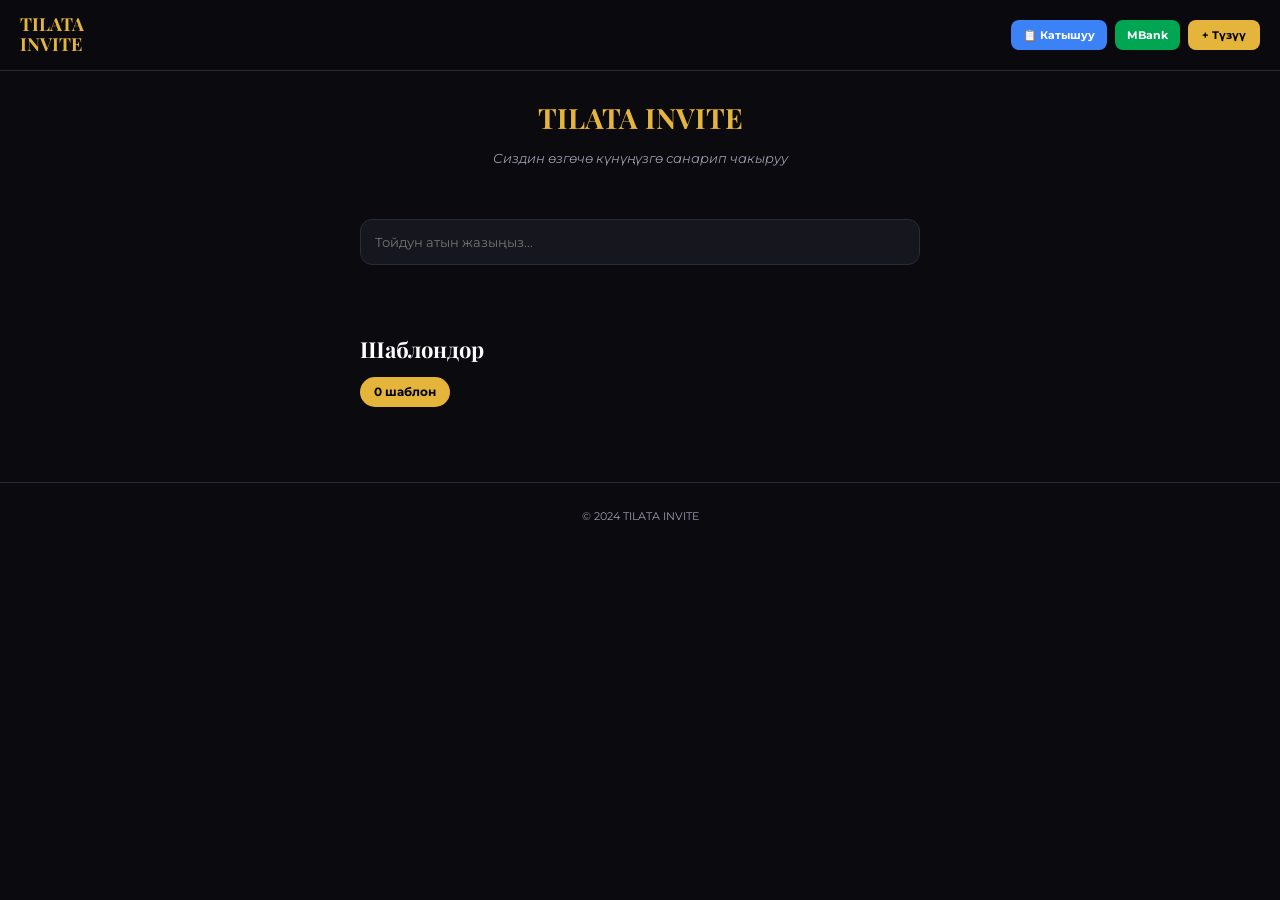
==== commit ba2e8a96: "Add files via upload" ====
--- a/tilata.html
+++ b/tilata.html
@@ -6,47 +6,37 @@
 <title>TILATA INVITE</title>
 <link href="https://fonts.googleapis.com/css2?family=Playfair+Display:wght@400;700&family=Montserrat:wght@300;400;600;700&display=swap" rel="stylesheet">
 <style>
-:root{--bg:#0a0a0f;--card:#16161f;--gold:#e5b53b;--txt:#fff;--muted:#9a9aae;--brd:#2a2a3a;--green:#00a651;--red:#e74c3c;--blue:#3b82f6;--purple:#8b5cf6;--bronze:#cd7f32;--silver:#c0c0c0;--diamond:#a5f3fc}
+:root{--bg:#0a0a0f;--card:#16161f;--gold:#e5b53b;--txt:#fff;--muted:#9a9aae;--brd:#2a2a3a;--green:#00a651;--red:#e74c3c;--blue:#3b82f6;--purple:#8b5cf6}
 *{margin:0;padding:0;box-sizing:border-box;font-family:'Montserrat',sans-serif}
 body{background:var(--bg);color:var(--txt);line-height:1.6;min-height:100vh}
 header{display:flex;justify-content:space-between;align-items:center;padding:15px 20px;border-bottom:1px solid var(--brd);background:rgba(10,10,15,.97);position:sticky;top:0;z-index:100}
-.logo{font-family:'Playfair Display',serif;font-size:18px;font-weight:700;color:var(--gold);line-height:1.1;letter-spacing:1px}
-.hbtns{display:flex;gap:8px}
+.logo{font-family:'Playfair Display',serif;font-size:18px;font-weight:700;color:var(--gold);line-height:1.1}
+.hbtns{display:flex;gap:8px;flex-wrap:wrap}
 .btn-mbank{background:var(--green);color:#fff;border:none;padding:8px 12px;border-radius:8px;font-weight:700;font-size:11px;cursor:pointer}
 .btn-rsvp{background:var(--blue);color:#fff;border:none;padding:8px 12px;border-radius:8px;font-weight:700;font-size:11px;cursor:pointer}
 .btn-create{background:var(--gold);color:#000;border:none;padding:8px 14px;border-radius:8px;font-weight:700;font-size:11px;cursor:pointer}
+.btn-admin{background:var(--purple);color:#fff;border:none;padding:8px 12px;border-radius:8px;font-weight:700;font-size:11px;cursor:pointer}
 .container{max-width:600px;margin:0 auto;padding:20px}
 .hero{text-align:center;padding:25px 20px 15px}
 .hero h1{font-family:'Playfair Display',serif;font-size:28px;color:var(--gold);margin-bottom:8px}
 .hero p{font-size:13px;color:var(--muted);font-style:italic}
-.search{margin:15px 0}
-.search input{width:100%;background:var(--card);border:1px solid var(--brd);color:#fff;padding:14px;border-radius:12px;outline:none;font-size:13px}
-.cat-scroll{display:flex;gap:8px;overflow-x:auto;padding:10px 0 5px;scrollbar-width:none}
-.cat-scroll::-webkit-scrollbar{display:none}
-.cat-pill{background:var(--card);border:1px solid var(--brd);color:var(--txt);padding:9px 16px;border-radius:30px;font-size:12px;white-space:nowrap;cursor:pointer;font-weight:600;display:flex;align-items:center;gap:6px}
+.search input{width:100%;background:var(--card);border:1px solid var(--brd);color:#fff;padding:14px;border-radius:12px;outline:none;font-size:13px;margin:15px 0}
+.cat-scroll,.tier-scroll{display:flex;gap:8px;overflow-x:auto;padding:8px 0;scrollbar-width:none}
+.cat-scroll::-webkit-scrollbar,.tier-scroll::-webkit-scrollbar{display:none}
+.cat-pill{background:var(--card);border:1px solid var(--brd);color:var(--txt);padding:9px 16px;border-radius:30px;font-size:12px;white-space:nowrap;cursor:pointer;font-weight:600}
 .cat-pill.active{background:var(--gold);color:#000}
-.tier-scroll{display:flex;gap:8px;overflow-x:auto;padding:8px 0 12px;scrollbar-width:none}
-.tier-scroll::-webkit-scrollbar{display:none}
-.tier-pill{background:var(--card);border:1px solid var(--brd);color:var(--txt);padding:7px 14px;border-radius:20px;font-size:11px;white-space:nowrap;cursor:pointer;font-weight:700;display:flex;align-items:center;gap:5px}
-.tier-pill.active{background:var(--gold);color:#000;border-color:var(--gold)}
-.tier-pill.t1.active{background:var(--bronze);color:#fff;border-color:var(--bronze)}
-.tier-pill.t2.active{background:var(--silver);color:#000;border-color:var(--silver)}
-.tier-pill.t4.active{background:linear-gradient(90deg,var(--diamond),var(--gold));color:#000;border-color:var(--diamond)}
-.section-title{font-family:'Playfair Display',serif;font-size:22px;margin:20px 0 10px}
+.tier-pill{background:var(--card);border:1px solid var(--brd);color:var(--txt);padding:7px 14px;border-radius:20px;font-size:11px;white-space:nowrap;cursor:pointer;font-weight:700}
+.tier-pill.active{background:var(--gold);color:#000}
 @keyframes kenburns{0%{transform:scale(1) translate(0,0)}50%{transform:scale(1.15) translate(-10px,-5px)}100%{transform:scale(1.05) translate(10px,5px)}}
 @keyframes shine{0%{background-position:-200% center}100%{background-position:200% center}}
-@keyframes pulseGlow{0%,100%{text-shadow:0 0 10px rgba(229,181,59,.5)}50%{text-shadow:0 0 30px rgba(229,181,59,1),0 0 40px rgba(229,181,59,.6)}}
+@keyframes pulseGlow{0%,100%{text-shadow:0 0 10px rgba(229,181,59,.5)}50%{text-shadow:0 0 30px rgba(229,181,59,1)}}
 @keyframes fadeUp{from{opacity:0;transform:translateY(20px)}to{opacity:1;transform:translateY(0)}}
 .tcards{display:flex;flex-direction:column;gap:16px;margin-top:15px}
-.tcard{background:var(--card);border:1px solid var(--brd);border-radius:16px;overflow:hidden;cursor:pointer;transition:transform .3s;position:relative}
-.tcard:hover{transform:translateY(-3px)}
-.tcard.tier-1{border-color:var(--bronze)}
-.tcard.tier-2{border-color:var(--silver)}
-.tcard.tier-3{border-color:var(--gold)}
-.tcard.tier-4{border-color:var(--diamond);box-shadow:0 0 20px rgba(165,243,252,.2)}
+.tcard{background:var(--card);border:1px solid var(--brd);border-radius:16px;overflow:hidden;cursor:pointer;position:relative}
+.tcard.t1{border-color:#cd7f32}.tcard.t2{border-color:#c0c0c0}.tcard.t3{border-color:var(--gold)}.tcard.t4{border-color:#a5f3fc;box-shadow:0 0 20px rgba(165,243,252,.2)}
 .tcard-img{width:100%;height:280px;background:#0f0f15;position:relative;overflow:hidden;display:flex;align-items:center;justify-content:center}
 .tcard-img img{position:absolute;width:100%;height:100%;object-fit:cover;animation:kenburns 20s ease-in-out infinite alternate}
-.tcard-img .overlay{position:absolute;top:0;left:0;right:0;bottom:0;background:linear-gradient(180deg,rgba(0,0,0,.1) 0%,rgba(0,0,0,.3) 40%,rgba(0,0,0,.85) 100%);z-index:2}
+.tcard-img .overlay{position:absolute;inset:0;background:linear-gradient(180deg,rgba(0,0,0,.1) 0%,rgba(0,0,0,.3) 40%,rgba(0,0,0,.85) 100%);z-index:2}
 .tcard-img .top-text{position:absolute;top:20px;left:0;right:0;text-align:center;z-index:3;color:#fff;font-size:11px;letter-spacing:4px;text-transform:uppercase;text-shadow:0 2px 10px rgba(0,0,0,.8)}
 .tcard-img .bottom-text{position:absolute;bottom:20px;left:0;right:0;text-align:center;z-index:3;color:#fff;padding:0 15px}
 .tcard-img .names{font-family:'Playfair Display',serif;font-size:26px;background:linear-gradient(90deg,var(--gold) 0%,#fff8d6 50%,var(--gold) 100%);background-size:200% auto;-webkit-background-clip:text;-webkit-text-fill-color:transparent;animation:shine 3s linear infinite;font-style:italic}
@@ -55,10 +45,8 @@
 .tbadge{background:var(--gold);color:#000;padding:5px 12px;border-radius:20px;font-size:11px;font-weight:700}
 .tbadge.red{background:var(--red);color:#fff}
 .tbadge.music{background:var(--purple);color:#fff}
-.tbadge.tier1{background:var(--bronze);color:#fff}
-.tbadge.tier2{background:var(--silver);color:#000}
-.tbadge.tier3{background:var(--gold);color:#000}
-.tbadge.tier4{background:linear-gradient(90deg,var(--diamond),var(--gold));color:#000}
+.tbadge.tier1{background:#cd7f32;color:#fff}.tbadge.tier2{background:#c0c0c0;color:#000}
+.tbadge.tier3{background:var(--gold);color:#000}.tbadge.tier4{background:linear-gradient(90deg,#a5f3fc,var(--gold));color:#000}
 .tcard-body{padding:16px}
 .tcard-title{font-family:'Playfair Display',serif;font-size:19px;margin-bottom:6px}
 .tcard-desc{font-size:12px;color:var(--muted);margin-bottom:14px}
@@ -98,15 +86,15 @@
 .toast.show{display:block}
 .empty{color:var(--muted);text-align:center;padding:25px;font-size:13px}
 .info-box{background:rgba(59,130,246,.1);border:1px solid var(--blue);border-radius:8px;padding:10px;font-size:11px;color:#93c5fd;margin-bottom:10px}
-.success-box{background:rgba(0,166,81,.15);border:2px solid var(--green);border-radius:12px;padding:16px;margin-bottom:15px;text-align:center}
-.success-box h3{color:var(--green);font-family:'Playfair Display',serif;font-size:16px;margin-bottom:8px}
-.success-box p{color:#93c5fd;font-size:12px}
+.admin-box{background:rgba(139,92,246,.15);border:2px solid var(--purple);border-radius:12px;padding:16px;margin-bottom:15px;text-align:center}
+.admin-box h3{color:var(--purple);font-family:'Playfair Display',serif;font-size:16px;margin-bottom:8px}
+.admin-box p{color:#c4b5fd;font-size:12px}
 .tier-box{background:var(--bg);border:2px solid var(--brd);border-radius:12px;padding:12px;margin-bottom:10px;display:grid;grid-template-columns:1fr 1fr;gap:8px}
 .tier-opt{padding:12px;border-radius:10px;text-align:center;cursor:pointer;border:2px solid var(--brd);background:var(--card)}
-.tier-opt.active.t1{border-color:var(--bronze);background:rgba(205,127,50,.15)}
-.tier-opt.active.t2{border-color:var(--silver);background:rgba(192,192,192,.15)}
+.tier-opt.active.t1{border-color:#cd7f32;background:rgba(205,127,50,.15)}
+.tier-opt.active.t2{border-color:#c0c0c0;background:rgba(192,192,192,.15)}
 .tier-opt.active.t3{border-color:var(--gold);background:rgba(229,181,59,.15)}
-.tier-opt.active.t4{border-color:var(--diamond);background:rgba(165,243,252,.15)}
+.tier-opt.active.t4{border-color:#a5f3fc;background:rgba(165,243,252,.15)}
 .tier-opt .icon{font-size:20px;margin-bottom:4px}
 .tier-opt .name{font-size:11px;font-weight:700;color:#fff}
 .tier-opt .price{font-size:13px;font-weight:700;color:var(--gold);margin-top:3px}
@@ -115,11 +103,11 @@
 .preview-modal.show{display:flex}
 .preview-content{width:100%;height:100%;position:relative;overflow:hidden}
 .preview-content img{position:absolute;width:100%;height:100%;object-fit:cover;animation:kenburns 25s ease-in-out infinite alternate}
-.preview-content .overlay{position:absolute;top:0;left:0;right:0;bottom:0;background:linear-gradient(180deg,rgba(0,0,0,.15) 0%,rgba(0,0,0,.4) 40%,rgba(0,0,0,.9) 100%)}
+.preview-content .overlay{position:absolute;inset:0;background:linear-gradient(180deg,rgba(0,0,0,.15) 0%,rgba(0,0,0,.4) 40%,rgba(0,0,0,.9) 100%)}
 .preview-content .top-text{position:absolute;top:60px;left:0;right:0;text-align:center;color:#fff;font-size:13px;letter-spacing:5px;text-transform:uppercase;text-shadow:0 2px 15px rgba(0,0,0,.9)}
 .preview-content .center-text{position:absolute;top:50%;left:0;right:0;transform:translateY(-50%);text-align:center;color:#fff;padding:0 20px}
 .preview-content .names{font-family:'Playfair Display',serif;font-size:48px;background:linear-gradient(90deg,var(--gold) 0%,#fff8d6 50%,var(--gold) 100%);background-size:200% auto;-webkit-background-clip:text;-webkit-text-fill-color:transparent;animation:shine 3s linear infinite,pulseGlow 2s infinite;font-style:italic;line-height:1.2}
-.preview-content .type-text{font-size:16px;color:#fff;letter-spacing:5px;margin-top:15px;text-shadow:0 2px 10px rgba(0,0,0,.9);font-weight:600}
+.preview-content .type-text{font-size:16px;color:#fff;letter-spacing:5px;margin-top:15px;font-weight:600}
 .preview-close{position:absolute;top:20px;right:20px;background:rgba(0,0,0,.7);color:#fff;width:44px;height:44px;border-radius:50%;border:none;font-size:22px;cursor:pointer;z-index:10}
 .preview-music-btn{position:absolute;bottom:30px;left:50%;transform:translateX(-50%);background:rgba(0,0,0,.8);color:var(--gold);padding:14px 28px;border-radius:30px;border:2px solid var(--gold);font-size:14px;font-weight:700;cursor:pointer;z-index:10}
 .preview-select-btn{position:absolute;bottom:100px;left:50%;transform:translateX(-50%);background:var(--gold);color:#000;padding:14px 40px;border-radius:30px;border:none;font-size:14px;font-weight:700;cursor:pointer;z-index:10}
@@ -170,9 +158,6 @@
 .rsvp-list-item{padding:8px 0;border-bottom:1px solid var(--brd);font-size:12px;display:flex;justify-content:space-between;align-items:center}
 .rsvp-list-item:last-child{border-bottom:none}
 .rsvp-list-item .name{color:#fff;font-weight:600}
-.rsvp-list-item .status-yes{color:var(--green)}
-.rsvp-list-item .status-no{color:var(--red)}
-.rsvp-list-item .status-maybe{color:var(--gold)}
 .wishes-box{background:var(--card);border:1px solid var(--brd);border-radius:12px;padding:16px;margin:15px 0}
 .wishes-box h3{color:var(--gold);font-family:'Playfair Display',serif;margin-bottom:12px;font-size:16px}
 .wish-item{background:var(--bg);border-radius:10px;padding:12px;margin-bottom:8px;border-left:3px solid var(--gold)}
@@ -184,6 +169,20 @@
 .check-box{background:rgba(0,166,81,.1);border:1px solid var(--green);border-radius:12px;padding:15px;margin:15px 0}
 .check-box p{font-size:13px;margin-bottom:8px}
 .check-box .link-box{background:var(--bg);border-radius:8px;padding:10px;word-break:break-all;font-size:10px;color:var(--gold);font-family:monospace;margin:8px 0}
+/* ТҮС ТАНДОО */
+.theme-grid{display:grid;grid-template-columns:repeat(5,1fr);gap:8px;margin:10px 0}
+.theme-opt{height:50px;border-radius:10px;cursor:pointer;border:3px solid transparent;transition:all .3s}
+.theme-opt.active{border-color:var(--gold);transform:scale(1.05)}
+.theme-1{background:linear-gradient(135deg,#0a0a0f,#16161f)}
+.theme-2{background:linear-gradient(135deg,#1a0a0a,#2a1010)}
+.theme-3{background:linear-gradient(135deg,#0a1a0a,#102a10)}
+.theme-4{background:linear-gradient(135deg,#0a0a1a,#10102a)}
+.theme-5{background:linear-gradient(135deg,#1a0a1a,#2a102a)}
+.theme-6{background:linear-gradient(135deg,#2b1f14,#3a2a1a)}
+.theme-7{background:linear-gradient(135deg,#0a1a1a,#102a2a)}
+.theme-8{background:linear-gradient(135deg,#1a1a0a,#2a2a10)}
+.theme-9{background:linear-gradient(135deg,#2a0a1a,#3a1028)}
+.theme-10{background:linear-gradient(135deg,#1a1a1a,#2a2a2a)}
 </style>
 </head>
 <body>
@@ -192,32 +191,31 @@
   <div class="logo">TILATA<br>INVITE</div>
   <div class="hbtns">
     <button class="btn-rsvp" onclick="openRsvpModal()">📋 Катышуу</button>
-    <button class="btn-mbank" onclick="openAdminLogin()">MBank</button>
-    <button class="btn-create" onclick="showStep('stepForm')">+ Түзүү</button>
+    <button class="btn-mbank" id="adminBtn" onclick="openAdminLogin()">MBank</button>
+    <button class="btn-create" onclick="startCreateFlow()">+ Түзүү</button>
   </div>
 </header>
 
-<!-- ===== HOME ===== -->
+<!-- HOME -->
 <div class="step active" id="stepHome">
-  <div class="hero">
-    <h1>TILATA INVITE</h1>
-    <p>Сиздин өзгөчө күнүңүзгө санарип чакыруу</p>
-  </div>
+  <div class="hero"><h1>TILATA INVITE</h1><p>Сиздин өзгөчө күнүңүзгө санарип чакыруу</p></div>
   <div class="container">
     <div class="search"><input type="text" id="searchInput" placeholder="Тойдун атын жазыңыз..." onkeyup="filterTemplates()"></div>
     <div class="cat-scroll" id="catScroll"></div>
     <div class="tier-scroll" id="tierScroll"></div>
-    <h2 class="section-title">Шаблондор</h2>
+    <h2 style="font-family:'Playfair Display',serif;font-size:22px;margin:20px 0 10px">Шаблондор</h2>
     <div style="display:inline-block;background:var(--gold);color:#000;padding:5px 14px;border-radius:20px;font-size:12px;font-weight:700;margin-bottom:10px" id="tplCount">0 шаблон</div>
     <div class="tcards" id="templateList"></div>
   </div>
 </div>
 
-<!-- ===== FORM ===== -->
+<!-- FORM -->
 <div class="step" id="stepForm">
-  <div class="hero"><h1 style="font-size:22px">Чакыруу түзүү</h1><p>Маалыматтарды толтуруңуз</p></div>
+  <div class="hero"><h1 style="font-size:22px">Чакыруу түзүү</h1></div>
   <div class="container">
     <button class="btn outline" onclick="showStep('stepHome')">← Артка</button>
+    <div id="adminNoticeBox"></div>
+
     <h3 style="color:var(--gold);font-family:'Playfair Display',serif;margin-top:15px;font-size:15px">📝 Негизги маалымат</h3>
     <label>Тойдун түрү</label><select id="fType"></select>
     <label>Кимдердин атынан</label><input type="text" id="fNames" placeholder="Эмирлан & Айгерим">
@@ -226,21 +224,32 @@
     <label>Дарек</label><input type="text" id="fAddr" placeholder="Бишкек, Матросов 260">
     <label>Билдирүү</label><textarea id="fMsg" placeholder="Кош келиңиздер!"></textarea>
 
+    <h3 style="color:var(--gold);font-family:'Playfair Display',serif;margin-top:20px;font-size:15px">🎨 Фондун түсү</h3>
+    <div class="theme-grid" id="themeGrid">
+      <div class="theme-opt theme-1 active" data-theme="1" onclick="selectTheme(1)"></div>
+      <div class="theme-opt theme-2" data-theme="2" onclick="selectTheme(2)"></div>
+      <div class="theme-opt theme-3" data-theme="3" onclick="selectTheme(3)"></div>
+      <div class="theme-opt theme-4" data-theme="4" onclick="selectTheme(4)"></div>
+      <div class="theme-opt theme-5" data-theme="5" onclick="selectTheme(5)"></div>
+      <div class="theme-opt theme-6" data-theme="6" onclick="selectTheme(6)"></div>
+      <div class="theme-opt theme-7" data-theme="7" onclick="selectTheme(7)"></div>
+      <div class="theme-opt theme-8" data-theme="8" onclick="selectTheme(8)"></div>
+      <div class="theme-opt theme-9" data-theme="9" onclick="selectTheme(9)"></div>
+      <div class="theme-opt theme-10" data-theme="10" onclick="selectTheme(10)"></div>
+    </div>
+
     <h3 style="color:var(--gold);font-family:'Playfair Display',serif;margin-top:20px;font-size:15px">✨ Сапат деңгээли</h3>
-    <div class="info-box">💡 Чакыруу канчалык кооз болушуна жараша баа автоматтык эсептелет</div>
     <div class="tier-box" id="tierBox">
-      <div class="tier-opt t1" data-tier="1" onclick="selectTier(1)"><div class="icon">🥉</div><div class="name">ЭКОНОМ</div><div class="price">490 сом</div></div>
-      <div class="tier-opt t2" data-tier="2" onclick="selectTier(2)"><div class="icon">🥈</div><div class="name">СТАНДАРТ</div><div class="price">690 сом</div></div>
-      <div class="tier-opt t3 active" data-tier="3" onclick="selectTier(3)"><div class="icon">🥇</div><div class="name">ПРЕМИУМ</div><div class="price">990 сом</div></div>
-      <div class="tier-opt t4" data-tier="4" onclick="selectTier(4)"><div class="icon">💎</div><div class="name">ЛЮКС</div><div class="price">1490 сом</div></div>
+      <div class="tier-opt t1" data-tier="1" onclick="selectTier(1)"><div class="icon">🥉</div><div class="name">ЭКОНОМ</div><div class="price" id="tp1">490 сом</div></div>
+      <div class="tier-opt t2" data-tier="2" onclick="selectTier(2)"><div class="icon">🥈</div><div class="name">СТАНДАРТ</div><div class="price" id="tp2">690 сом</div></div>
+      <div class="tier-opt t3 active" data-tier="3" onclick="selectTier(3)"><div class="icon">🥇</div><div class="name">ПРЕМИУМ</div><div class="price" id="tp3">990 сом</div></div>
+      <div class="tier-opt t4" data-tier="4" onclick="selectTier(4)"><div class="icon">💎</div><div class="name">ЛЮКС</div><div class="price" id="tp4">1490 сом</div></div>
     </div>
 
-    <h3 style="color:var(--gold);font-family:'Playfair Display',serif;margin-top:20px;font-size:15px">🎵 Музыка тандоо</h3>
-    <div class="info-box">💡 Даяр тизмеден тандаңыз же өз MP3 файлыңызды жүктөңүз</div>
-    <div id="musicAdminList" style="margin-bottom:10px"></div>
-    <label class="file-label green" for="fMusicFile">🎵 MP3 файл тандоо</label>
-    <input type="file" id="fMusicFile" accept="audio/*" onchange="loadInviteMusic(event)" style="display:none">
-    <div id="inviteMusicPreview" style="display:none;background:var(--bg);border-radius:8px;padding:10px;margin-bottom:10px;font-size:12px"><span id="inviteMusicName" style="color:var(--green)"></span></div>
+    <h3 style="color:var(--gold);font-family:'Playfair Display',serif;margin-top:20px;font-size:15px">🎵 Музыка</h3>
+    <div class="info-box">💡 MP3 URL жазыңыз. Автоматтык ойнойт (Chrome бөгөттөсө — ▶ басыңыз)</div>
+    <label>Ыр аты</label><input type="text" id="fMusicName" placeholder="Мисалы: Кыргыз күүсү">
+    <label>MP3 URL</label><input type="text" id="fMusicUrl" placeholder="https://...mp3">
 
     <h3 style="color:var(--gold);font-family:'Playfair Display',serif;margin-top:20px;font-size:15px">🕐 Тойдун программасы</h3>
     <div id="schFormContainer"></div>
@@ -256,17 +265,13 @@
   </div>
 </div>
 
-<!-- ===== PREVIEW ===== -->
+<!-- PREVIEW -->
 <div class="step" id="stepPreview">
   <div class="hero"><h1 style="font-size:22px">👁️ Текшерүү</h1></div>
   <div class="container">
-    <div class="success-box"><h3>✅ Чакырууңуз даяр!</h3><p>Текшериңиз. Жакпаса "Өзгөртүү" басыңыз.</p></div>
-    <div style="background:linear-gradient(135deg,var(--card),#1a1a24);border:2px solid var(--gold);border-radius:12px;padding:15px;margin-bottom:15px;text-align:center">
-      <p style="font-size:11px;color:var(--muted);letter-spacing:2px">САПАТ ДЕҢГЭЭЛИ</p>
-      <p style="font-size:20px;font-weight:700;color:var(--gold);margin:5px 0" id="previewTierName">🥇 ПРЕМИУМ</p>
-      <p style="font-size:24px;font-weight:700;color:var(--gold)" id="previewTierPrice">990 сом</p>
-    </div>
-    <div class="inv-wrap"><div class="inv-card">
+    <div style="background:rgba(0,166,81,.15);border:2px solid var(--green);border-radius:12px;padding:16px;margin-bottom:15px;text-align:center"><h3 style="color:var(--green);font-family:'Playfair Display',serif;font-size:16px;margin-bottom:8px">✅ Чакырууңуз даяр!</h3></div>
+    <div id="adminFreeBox"></div>
+    <div class="inv-wrap" id="previewWrap"><div class="inv-card">
       <div class="inv-top" id="prvTop">Үйлөнүү тою</div>
       <div class="inv-heart">🤍</div>
       <img class="inv-photo" id="prvPhoto" src="">
@@ -285,12 +290,12 @@
     <div id="prvMusicDisplay"></div>
     <div id="prvSchDisplay"></div>
     <div id="prvMapDisplay"></div>
-    <button class="btn green" onclick="goToPayment()" style="margin-top:15px">💳 Төлөмгө өтүү</button>
+    <button class="btn green" id="previewNextBtn" onclick="previewNextStep()">💳 Төлөмгө өтүү</button>
     <button class="btn outline" onclick="showStep('stepForm')">✏️ Өзгөртүү</button>
   </div>
 </div>
 
-<!-- ===== PAYMENT ===== -->
+<!-- PAYMENT -->
 <div class="step" id="stepPayment">
   <div class="hero"><h1 style="font-size:22px">💳 Төлөм</h1></div>
   <div class="container">
@@ -304,11 +309,11 @@
   </div>
 </div>
 
-<!-- ===== DONE ===== -->
+<!-- DONE -->
 <div class="step" id="stepDone">
   <div class="hero"><div style="font-size:60px">🎉</div><h1 style="font-size:22px">Чакырууңуз даяр!</h1></div>
   <div class="container">
-    <div class="inv-wrap"><div class="inv-card" id="finalCard">
+    <div class="inv-wrap" id="finalWrap"><div class="inv-card" id="finalCard">
       <div class="inv-top" id="fTop">Үйлөнүү тою</div>
       <div class="inv-heart">🤍</div>
       <img class="inv-photo" id="fPhotoImg" src="">
@@ -356,24 +361,20 @@
   </div>
 </div>
 
-<!-- ===== RSVP MODAL (БАШКЫ БЕТТЕН) ===== -->
-<div class="modal" id="rsvpModal">
-  <div class="mbox">
-    <button class="close-x" onclick="closeModal('rsvpModal')">×</button>
-    <h3>📋 Катышууңузду ырастаңыз</h3>
-    <div id="rsvpModalInfo" style="background:var(--bg);border-radius:8px;padding:12px;margin-bottom:12px;text-align:center;font-size:13px"></div>
-    <label>Атыңыз</label>
-    <input type="text" id="rsvpModalName" placeholder="Атыңыз">
-    <label>Канча адам келесиз?</label>
-    <input type="number" id="rsvpModalGuests" value="1" min="1">
-    <button class="rsvp-btn rsvp-yes" onclick="submitRsvpModal('yes')">✅ Барам</button>
-    <button class="rsvp-btn rsvp-maybe" onclick="submitRsvpModal('maybe')">⏳ Билбейм</button>
-    <button class="rsvp-btn rsvp-no" onclick="submitRsvpModal('no')">❌ Бара албайм</button>
-    <div id="rsvpModalStatus" style="text-align:center;margin-top:10px"></div>
-  </div>
-</div>
-
-<!-- Preview modal -->
+<!-- RSVP MODAL -->
+<div class="modal" id="rsvpModal"><div class="mbox">
+  <button class="close-x" onclick="closeModal('rsvpModal')">×</button>
+  <h3>📋 Катышууңузду ырастаңыз</h3>
+  <div id="rsvpModalInfo" style="background:var(--bg);border-radius:8px;padding:12px;margin-bottom:12px;text-align:center;font-size:13px"></div>
+  <label>Атыңыз</label><input type="text" id="rsvpModalName" placeholder="Атыңыз">
+  <label>Канча адам?</label><input type="number" id="rsvpModalGuests" value="1" min="1">
+  <button class="rsvp-btn rsvp-yes" onclick="submitRsvpModal('yes')">✅ Барам</button>
+  <button class="rsvp-btn rsvp-maybe" onclick="submitRsvpModal('maybe')">⏳ Билбейм</button>
+  <button class="rsvp-btn rsvp-no" onclick="submitRsvpModal('no')">❌ Бара албайм</button>
+  <div id="rsvpModalStatus" style="text-align:center;margin-top:10px"></div>
+</div></div>
+
+<!-- PREVIEW MODAL -->
 <div class="preview-modal" id="previewModal">
   <div class="preview-content">
     <button class="preview-close" onclick="closePreview()">×</button>
@@ -393,8 +394,10 @@
 <div class="modal" id="adminLoginModal"><div class="mbox">
   <button class="close-x" onclick="closeModal('adminLoginModal')">×</button>
   <h3>🔑 Админ кирүү</h3>
+  <p style="color:var(--muted);font-size:12px;text-align:center;margin-bottom:15px">Админ катары кирсеңиз — төлөмсүз чакыруу</p>
   <input type="password" id="adminPass" placeholder="Сырсөз">
   <button class="btn" onclick="checkAdmin()">Кирүү</button>
+  <button class="btn outline" onclick="closeModal('adminLoginModal')">← Артка</button>
 </div></div>
 
 <!-- ADMIN PANEL -->
@@ -405,15 +408,15 @@
     <div class="tab active" onclick="adminTab('settings')">⚙️</div>
     <div class="tab" onclick="adminTab('templates')">🖼️</div>
     <div class="tab" onclick="adminTab('presets')">📦</div>
-    <div class="tab" onclick="adminTab('music')">🎵</div>
     <div class="tab" onclick="adminTab('converter')">🔄</div>
   </div>
   <div class="tab-content active" id="tabSettings">
     <div style="padding:10px;background:var(--bg);border-radius:8px;margin-bottom:8px;font-size:13px"><span style="color:var(--muted)">MBank:</span> <b id="showMbank" style="color:var(--gold)"></b></div>
-    <div style="padding:10px;background:var(--bg);border-radius:8px;margin-bottom:8px;font-size:13px"><span style="color:var(--muted)">Премиум баа:</span> <b id="showPrice" style="color:var(--gold)"></b></div>
-    <button class="btn outline" onclick="editMbank()" style="font-size:12px">✏️ MBank</button>
-    <button class="btn outline" onclick="editTierPrices()" style="font-size:12px">💰 Сапат бааларын өзгөртүү</button>
-    <button class="btn outline" onclick="editPassword()" style="font-size:12px">🔒 Сырсөз</button>
+    <button class="btn outline" onclick="editMbank()" style="font-size:12px">✏️ MBank өзгөртүү</button>
+    <button class="btn outline" onclick="editTierPrices()" style="font-size:12px">💰 Бааларды өзгөртүү</button>
+    <button class="btn outline" onclick="editPassword()" style="font-size:12px">🔒 Сырсөздү өзгөртүү</button>
+    <button class="btn purple" onclick="closeModal('adminPanelModal');startAdminCreate()" style="font-size:12px">👑 Бекер чакыруу түзүү</button>
+    <button class="btn red" onclick="logoutAdmin()" style="font-size:12px">🚪 Админден чыгуу</button>
     <button class="btn red" onclick="clearAll()" style="font-size:12px">🗑️ Баарын тазалоо</button>
   </div>
   <div class="tab-content" id="tabTemplates">
@@ -424,12 +427,6 @@
     <div class="info-box">💡 28 даяр шаблон</div>
     <button class="btn purple" onclick="loadPresets()">📦 Топтомду жүктөө</button>
     <button class="btn red" onclick="clearTemplates()" style="font-size:12px">🗑️ Шаблондорду өчүрүү</button>
-  </div>
-  <div class="tab-content" id="tabMusic">
-    <h4 style="color:var(--gold);margin-bottom:10px">🎵 Музыка</h4>
-    <label class="file-label green" for="mFile">🎵 MP3 файл тандоо</label>
-    <input type="file" id="mFile" accept="audio/*" onchange="loadAdminMusic(event)" style="display:none">
-    <div id="musicList" style="margin-top:12px"></div>
   </div>
   <div class="tab-content" id="tabConverter">
     <label class="file-label" for="convFile">📁 Сүрөт тандоо</label>
@@ -452,21 +449,19 @@
   <label>Сүрөттөмө</label><textarea id="tfDesc"></textarea>
   <label>✨ Сапат деңгээли</label>
   <select id="tfTier">
-    <option value="1">🥉 ЭКОНОМ — 490 сом</option>
-    <option value="2">🥈 СТАНДАРТ — 690 сом</option>
-    <option value="3" selected>🥇 ПРЕМИУМ — 990 сом</option>
-    <option value="4">💎 ЛЮКС — 1490 сом</option>
+    <option value="1">🥉 ЭКОНОМ</option>
+    <option value="2">🥈 СТАНДАРТ</option>
+    <option value="3" selected>🥇 ПРЕМИУМ</option>
+    <option value="4">💎 ЛЮКС</option>
   </select>
-  <label>Баа (авто же кол)</label><input type="number" id="tfPrice" placeholder="Авто">
+  <label>Баа (авто)</label><input type="number" id="tfPrice" placeholder="Авто">
   <label>Эски баа</label><input type="number" id="tfOld">
   <label>Белги</label><input type="text" id="tfBadge">
   <label class="file-label" for="tfFile">📁 Сүрөт тандоо</label>
   <input type="file" id="tfFile" accept="image/*" onchange="previewTplImg(event)" style="display:none">
   <img id="tfImgPreview" class="img-preview" src="">
-  <label>Же сүрөт URL</label>
-  <input type="text" id="tfImgUrl" placeholder="https://...jpg">
-  <label>🎵 Музыка</label>
-  <select id="tfMusic"><option value="">-- Музыка жок --</option></select>
+  <label>Же сүрөт URL</label><input type="text" id="tfImgUrl" placeholder="https://...jpg">
+  <label>🎵 Музыка URL</label><input type="text" id="tfMusicUrl" placeholder="https://...mp3">
   <button class="btn green" onclick="saveTplForm()">💾 Сактоо</button>
   <button class="btn outline" onclick="closeModal('tplFormModal')">← Артка</button>
 </div></div>
@@ -475,81 +470,85 @@
 <footer>© 2024 TILATA INVITE</footer>
 
 <script>
-var ALL_CATS=[
-  {icon:"✨",name:"Бардык тойлор"},{icon:"💍",name:"Үйлөнүү тою"},{icon:"👑",name:"Кыз узатуу"},
-  {icon:"👶",name:"Жентек той"},{icon:"🎂",name:"Туулган күн"},{icon:"🏃",name:"Тушоо той"},
-  {icon:"🏡",name:"Үй той"},{icon:"⭐",name:"Юбилей"},{icon:"🎉",name:"Шерине"},
-  {icon:"🐎",name:"Сүннөт той"},{icon:"🌙",name:"Ифтар"},{icon:"🕌",name:"Ажы той"},
-  {icon:"💎",name:"Куда түшүү"},{icon:"🎄",name:"Жаңы жыл"},{icon:"💼",name:"Корпоратив"},
-  {icon:"🤝",name:"Кудалык"},{icon:"👶",name:"Бешик той"},{icon:"🤲",name:"Бата той"},
-  {icon:"🍼",name:"Ооз ачар"},{icon:"📖",name:"Куран окутуу"},{icon:"🕊️",name:"Эскерүү кечеси"},
-  {icon:"🎒",name:"Жолугушуу"}
-];
-
+var ALL_CATS=[{icon:"✨",name:"Бардык тойлор"},{icon:"💍",name:"Үйлөнүү тою"},{icon:"👑",name:"Кыз узатуу"},{icon:"👶",name:"Жентек той"},{icon:"🎂",name:"Туулган күн"},{icon:"🏃",name:"Тушоо той"},{icon:"🏡",name:"Үй той"},{icon:"⭐",name:"Юбилей"},{icon:"🎉",name:"Шерине"},{icon:"🐎",name:"Сүннөт той"},{icon:"🌙",name:"Ифтар"},{icon:"🕌",name:"Ажы той"},{icon:"💎",name:"Куда түшүү"},{icon:"🎄",name:"Жаңы жыл"},{icon:"💼",name:"Корпоратив"},{icon:"🤝",name:"Кудалык"},{icon:"👶",name:"Бешик той"},{icon:"🤲",name:"Бата той"},{icon:"🍼",name:"Ооз ачар"},{icon:"📖",name:"Куран окутуу"},{icon:"🕊️",name:"Эскерүү кечеси"},{icon:"🎒",name:"Жолугушуу"}];
 var TIER_NAMES={1:"🥉 ЭКОНОМ",2:"🥈 СТАНДАРТ",3:"🥇 ПРЕМИУМ",4:"💎 ЛЮКС"};
+var THEMES={1:["#0a0a0f","#16161f","#0f0f15"],2:["#1a0a0a","#2a1010","#1f0a0a"],3:["#0a1a0a","#102a10","#0a1f0a"],4:["#0a0a1a","#10102a","#0a0a1f"],5:["#1a0a1a","#2a102a","#1f0a1f"],6:["#2b1f14","#3a2a1a","#2a1f14"],7:["#0a1a1a","#102a2a","#0a1f1f"],8:["#1a1a0a","#2a2a10","#1f1f0a"],9:["#2a0a1a","#3a1028","#2a0a1f"],10:["#1a1a1a","#2a2a2a","#1f1f1f"]};
 
 var PRESETS=[
-  {cat:"Үйлөнүү тою",tier:3,badge:"ХИТ",title:"Үйлөнүү — Алтын",desc:"Классикалык үйлөнүү тою",img:"https://images.unsplash.com/photo-1519741497674-611481863552?w=800"},
-  {cat:"Үйлөнүү тою",tier:4,badge:"ЛЮКС",title:"Үйлөнүү — Романтика",desc:"Люкс романтикалык",img:"https://images.unsplash.com/photo-1583939003579-730e3918a45a?w=800"},
-  {cat:"Үйлөнүү тою",tier:2,badge:"",title:"Үйлөнүү — Гүл арка",desc:"Стандарт гүлдүү арка",img:"https://images.unsplash.com/photo-1465495976277-4387d4b0b4c6?w=800"},
-  {cat:"Кыз узатуу",tier:3,badge:"ХИТ",title:"Кыз узатуу — Алтын",desc:"Улуттук кыз узатуу",img:"https://images.unsplash.com/photo-1583939003579-730e3918a45a?w=800"},
-  {cat:"Кыз узатуу",tier:2,badge:"",title:"Кыз узатуу — Гүл",desc:"Гүл менен узатуу",img:"https://images.unsplash.com/photo-1511285560929-80b456fea0bc?w=800"},
-  {cat:"Жентек той",tier:2,badge:"ЭТНО",title:"Жентек — Улуттук",desc:"Улуттук жентек",img:"https://images.unsplash.com/photo-1533560904424-a0c61dc306fc?w=800"},
-  {cat:"Жентек той",tier:1,badge:"",title:"Жентек — Жөнөкөй",desc:"Жөнөкөй жентек",img:"https://images.unsplash.com/photo-1533560904424-a0c61dc306fc?w=800"},
-  {cat:"Туулган күн",tier:1,badge:"ХИТ",title:"Туулган күн — Торт",desc:"Жөнөкөй торт",img:"https://images.unsplash.com/photo-1464349095431-e9a21285b5f3?w=800"},
-  {cat:"Туулган күн",tier:2,badge:"БАЛДАР",title:"Туулган күн — Балдар",desc:"Балдар үчүн",img:"https://images.unsplash.com/photo-1530103862676-de8c9debad1d?w=800"},
-  {cat:"Туулган күн",tier:4,badge:"BLACK&GOLD",title:"Туулган күн — VIP",desc:"Кара-алтын люкс",img:"https://images.unsplash.com/photo-1464366400600-7168b8af9bc3?w=800"},
-  {cat:"Тушоо той",tier:2,badge:"ЭТНО",title:"Тушоо — Улуттук",desc:"Улуттук тушоо",img:"https://images.unsplash.com/photo-1533560904424-a0c61dc306fc?w=800"},
-  {cat:"Үй той",tier:2,badge:"ХИТ",title:"Үй той — Жаңы үй",desc:"Жаңы үй тою",img:"https://images.unsplash.com/photo-1511285560929-80b456fea0bc?w=800"},
-  {cat:"Юбилей",tier:3,badge:"50",title:"Юбилей — 50 жыл",desc:"50 жылдык премиум",img:"https://images.unsplash.com/photo-1464366400600-7168b8af9bc3?w=800"},
-  {cat:"Юбилей",tier:4,badge:"60",title:"Юбилей — 60 жыл",desc:"60 жылдык люкс",img:"https://images.unsplash.com/photo-1519671482749-fd09be7ccebf?w=800"},
-  {cat:"Шерине",tier:2,badge:"ХИТ",title:"Шерине той",desc:"Шерине",img:"https://images.unsplash.com/photo-1511285560929-80b456fea0bc?w=800"},
-  {cat:"Сүннөт той",tier:3,badge:"ЭТНО",title:"Сүннөт — Бүркүт",desc:"Бүркүт премиум",img:"https://images.unsplash.com/photo-1533560904424-a0c61dc306fc?w=800"},
-  {cat:"Сүннөт той",tier:4,badge:"ХИТ",title:"Сүннөт — Ат үстүндө",desc:"Люкс сүннөт",img:"https://images.unsplash.com/photo-1533560904424-a0c61dc306fc?w=800"},
-  {cat:"Ифтар",tier:2,badge:"ХИТ",title:"Ифтар кече",desc:"Ифтар",img:"https://images.unsplash.com/photo-1519671482749-fd09be7ccebf?w=800"},
-  {cat:"Ажы той",tier:3,badge:"ХИТ",title:"Ажы той",desc:"Ажы премиум",img:"https://images.unsplash.com/photo-1511285560929-80b456fea0bc?w=800"},
-  {cat:"Куда түшүү",tier:3,badge:"ЭТНО",title:"Куда түшүү",desc:"Улуттук куда",img:"https://images.unsplash.com/photo-1511285560929-80b456fea0bc?w=800"},
-  {cat:"Жаңы жыл",tier:1,badge:"ХИТ",title:"Жаңы жыл",desc:"Жөнөкөй жаңы жыл",img:"https://images.unsplash.com/photo-1513151233558-d860c5398176?w=800"},
-  {cat:"Жаңы жыл",tier:4,badge:"ЛЮКС",title:"Жаңы жыл — Люкс",desc:"Люкс жаңы жыл",img:"https://images.unsplash.com/photo-1464366400600-7168b8af9bc3?w=800"},
-  {cat:"Корпоратив",tier:3,badge:"ХИТ",title:"Корпоратив",desc:"Премиум корпоратив",img:"https://images.unsplash.com/photo-1519671482749-fd09be7ccebf?w=800"},
-  {cat:"Кудалык",tier:2,badge:"ЭТНО",title:"Кудалык",desc:"Улуттук кудалык",img:"https://images.unsplash.com/photo-1511285560929-80b456fea0bc?w=800"},
-  {cat:"Бешик той",tier:2,badge:"ХИТ",title:"Бешик той",desc:"Бешикке салуу",img:"https://images.unsplash.com/photo-1533560904424-a0c61dc306fc?w=800"},
-  {cat:"Бата той",tier:1,badge:"ХИТ",title:"Бата той",desc:"Бата берүү",img:"https://images.unsplash.com/photo-1511285560929-80b456fea0bc?w=800"},
-  {cat:"Ооз ачар",tier:1,badge:"ХИТ",title:"Ооз ачар",desc:"Ооз ачар той",img:"https://images.unsplash.com/photo-1530103862676-de8c9debad1d?w=800"},
-  {cat:"Куран окутуу",tier:2,badge:"ХИТ",title:"Куран окутуу",desc:"Куран окутуу",img:"https://images.unsplash.com/photo-1519671482749-fd09be7ccebf?w=800"},
-  {cat:"Эскерүү кечеси",tier:1,badge:"",title:"Эскерүү кечеси",desc:"Эскерүү кечеси",img:"https://images.unsplash.com/photo-1511285560929-80b456fea0bc?w=800"},
-  {cat:"Жолугушуу",tier:1,badge:"ЖАҢЫ",title:"Жолугушуу",desc:"Классташтар жолугушуусу",img:"https://images.unsplash.com/photo-1478146896981-b80fe463b330?w=800"}
+  {cat:"Үйлөнүү тою",tier:3,badge:"ХИТ",title:"Үйлөнүү — Алтын",desc:"Классикалык үйлөнүү тою",img:"https://images.unsplash.com/photo-1519741497674-611481863552?w=800",music:""},
+  {cat:"Үйлөнүү тою",tier:4,badge:"ЛЮКС",title:"Үйлөнүү — Романтика",desc:"Люкс романтика",img:"https://images.unsplash.com/photo-1583939003579-730e3918a45a?w=800",music:""},
+  {cat:"Үйлөнүү тою",tier:2,badge:"",title:"Үйлөнүү — Гүл арка",desc:"Стандарт гүлдүү арка",img:"https://images.unsplash.com/photo-1465495976277-4387d4b0b4c6?w=800",music:""},
+  {cat:"Кыз узатуу",tier:3,badge:"ХИТ",title:"Кыз узатуу — Алтын",desc:"Улуттук кыз узатуу",img:"https://images.unsplash.com/photo-1583939003579-730e3918a45a?w=800",music:""},
+  {cat:"Кыз узатуу",tier:2,badge:"",title:"Кыз узатуу — Гүл",desc:"Гүл менен узатуу",img:"https://images.unsplash.com/photo-1511285560929-80b456fea0bc?w=800",music:""},
+  {cat:"Жентек той",tier:2,badge:"ЭТНО",title:"Жентек — Улуттук",desc:"Улуттук жентек",img:"https://images.unsplash.com/photo-1533560904424-a0c61dc306fc?w=800",music:""},
+  {cat:"Туулган күн",tier:1,badge:"ХИТ",title:"Туулган күн — Торт",desc:"Жөнөкөй торт",img:"https://images.unsplash.com/photo-1464349095431-e9a21285b5f3?w=800",music:""},
+  {cat:"Туулган күн",tier:2,badge:"БАЛДАР",title:"Туулган күн — Балдар",desc:"Балдар үчүн",img:"https://images.unsplash.com/photo-1530103862676-de8c9debad1d?w=800",music:""},
+  {cat:"Туулган күн",tier:4,badge:"BLACK&GOLD",title:"Туулган күн — VIP",desc:"Кара-алтын люкс",img:"https://images.unsplash.com/photo-1464366400600-7168b8af9bc3?w=800",music:""},
+  {cat:"Тушоо той",tier:2,badge:"ЭТНО",title:"Тушоо — Улуттук",desc:"Улуттук тушоо",img:"https://images.unsplash.com/photo-1533560904424-a0c61dc306fc?w=800",music:""},
+  {cat:"Үй той",tier:2,badge:"ХИТ",title:"Үй той — Жаңы үй",desc:"Жаңы үй тою",img:"https://images.unsplash.com/photo-1511285560929-80b456fea0bc?w=800",music:""},
+  {cat:"Юбилей",tier:3,badge:"50",title:"Юбилей — 50 жыл",desc:"50 жылдык премиум",img:"https://images.unsplash.com/photo-1464366400600-7168b8af9bc3?w=800",music:""},
+  {cat:"Юбилей",tier:4,badge:"60",title:"Юбилей — 60 жыл",desc:"60 жылдык люкс",img:"https://images.unsplash.com/photo-1519671482749-fd09be7ccebf?w=800",music:""},
+  {cat:"Шерине",tier:2,badge:"ХИТ",title:"Шерине той",desc:"Шерине",img:"https://images.unsplash.com/photo-1511285560929-80b456fea0bc?w=800",music:""},
+  {cat:"Сүннөт той",tier:3,badge:"ЭТНО",title:"Сүннөт — Бүркүт",desc:"Бүркүт премиум",img:"https://images.unsplash.com/photo-1533560904424-a0c61dc306fc?w=800",music:""},
+  {cat:"Сүннөт той",tier:4,badge:"ХИТ",title:"Сүннөт — Ат үстүндө",desc:"Люкс сүннөт",img:"https://images.unsplash.com/photo-1533560904424-a0c61dc306fc?w=800",music:""},
+  {cat:"Ифтар",tier:2,badge:"ХИТ",title:"Ифтар кече",desc:"Ифтар",img:"https://images.unsplash.com/photo-1519671482749-fd09be7ccebf?w=800",music:""},
+  {cat:"Ажы той",tier:3,badge:"ХИТ",title:"Ажы той",desc:"Ажы премиум",img:"https://images.unsplash.com/photo-1511285560929-80b456fea0bc?w=800",music:""},
+  {cat:"Куда түшүү",tier:3,badge:"ЭТНО",title:"Куда түшүү",desc:"Улуттук куда",img:"https://images.unsplash.com/photo-1511285560929-80b456fea0bc?w=800",music:""},
+  {cat:"Жаңы жыл",tier:1,badge:"ХИТ",title:"Жаңы жыл",desc:"Жөнөкөй жаңы жыл",img:"https://images.unsplash.com/photo-1513151233558-d860c5398176?w=800",music:""},
+  {cat:"Корпоратив",tier:3,badge:"ХИТ",title:"Корпоратив",desc:"Премиум корпоратив",img:"https://images.unsplash.com/photo-1519671482749-fd09be7ccebf?w=800",music:""},
+  {cat:"Кудалык",tier:2,badge:"ЭТНО",title:"Кудалык",desc:"Улуттук кудалык",img:"https://images.unsplash.com/photo-1511285560929-80b456fea0bc?w=800",music:""},
+  {cat:"Бешик той",tier:2,badge:"ХИТ",title:"Бешик той",desc:"Бешикке салуу",img:"https://images.unsplash.com/photo-1533560904424-a0c61dc306fc?w=800",music:""},
+  {cat:"Бата той",tier:1,badge:"ХИТ",title:"Бата той",desc:"Бата берүү",img:"https://images.unsplash.com/photo-1511285560929-80b456fea0bc?w=800",music:""},
+  {cat:"Ооз ачар",tier:1,badge:"ХИТ",title:"Ооз ачар",desc:"Ооз ачар той",img:"https://images.unsplash.com/photo-1530103862676-de8c9debad1d?w=800",music:""},
+  {cat:"Куран окутуу",tier:2,badge:"ХИТ",title:"Куран окутуу",desc:"Куран окутуу",img:"https://images.unsplash.com/photo-1519671482749-fd09be7ccebf?w=800",music:""},
+  {cat:"Эскерүү кечеси",tier:1,badge:"",title:"Эскерүү кечеси",desc:"Эскерүү кечеси",img:"https://images.unsplash.com/photo-1511285560929-80b456fea0bc?w=800",music:""},
+  {cat:"Жолугушуу",tier:1,badge:"ЖАҢЫ",title:"Жолугушуу",desc:"Классташтар жолугушуусу",img:"https://images.unsplash.com/photo-1478146896981-b80fe463b330?w=800",music:""}
 ];
 
 var DEFAULTS={mbank:"+996 556 652 652",password:"tilata230389",tierPrices:{1:490,2:690,3:990,4:1490}};
 
 function loadSettings(){try{var s=localStorage.getItem("tilata_settings");if(s){var p=JSON.parse(s);if(!p.tierPrices)p.tierPrices={1:490,2:690,3:990,4:1490};return p;}}catch(e){}return JSON.parse(JSON.stringify(DEFAULTS));}
 function loadTemplates(){try{var t=localStorage.getItem("tilata_templates");if(t)return JSON.parse(t);}catch(e){}return [];}
-function loadMusic(){try{var m=localStorage.getItem("tilata_music");if(m)return JSON.parse(m);}catch(e){}return [];}
 function saveSettings(){try{localStorage.setItem("tilata_settings",JSON.stringify(settings));}catch(e){}}
 function saveTemplates(){try{localStorage.setItem("tilata_templates",JSON.stringify(templates));}catch(e){showToast("❌ Эстутум жетишсиз!",true);}}
-function saveMusic(){try{localStorage.setItem("tilata_music",JSON.stringify(music));}catch(e){showToast("❌ Музыка өтө чоң!",true);}}
 
 var settings=loadSettings();
 var templates=loadTemplates();
-var music=loadMusic();
 var activeCat="Бардык тойлор";
 var activeTier="all";
 var currentTier=3;
+var currentTheme=1;
 var inviteMusicData=null;
 var inviteMusicName="";
 var previewTpl=null;
 var previewMusicAudio=null;
 var previewMusicPlaying=false;
+var isAdmin=false;
 
 function getTierPrice(t){return settings.tierPrices[t]||990;}
-
-function showStep(id){var steps=document.querySelectorAll(".step");for(var i=0;i<steps.length;i++) steps[i].classList.remove("active");document.getElementById(id).classList.add("active");window.scrollTo(0,0);}
+function applyTheme(t){
+  currentTheme=t;
+  var th=THEMES[t];
+  document.documentElement.style.setProperty("--bg",th[0]);
+  document.documentElement.style.setProperty("--card",th[1]);
+  var opts=document.querySelectorAll(".theme-opt");
+  for(var i=0;i<opts.length;i++) opts[i].classList.remove("active");
+  var sel=document.querySelector('.theme-opt[data-theme="'+t+'"]');
+  if(sel) sel.classList.add("active");
+}
+
+function showStep(id){var s=document.querySelectorAll(".step");for(var i=0;i<s.length;i++) s[i].classList.remove("active");document.getElementById(id).classList.add("active");window.scrollTo(0,0);}
 function showToast(msg,err){var t=document.getElementById("toast");t.innerText=msg;t.style.background=err?"#e74c3c":"#00a651";t.className="toast show";setTimeout(function(){t.className="toast";},3000);}
 function openModal(id){document.getElementById(id).classList.add("show");}
 function closeModal(id){document.getElementById(id).classList.remove("show");}
 
-function renderHome(){renderCats();renderTierFilter();renderTemplates();fillCategorySelects();renderMusicList();}
+function renderHome(){
+  renderCats();renderTierFilter();renderTemplates();fillCategorySelects();
+  document.getElementById("tp1").innerText=getTierPrice(1)+" сом";
+  document.getElementById("tp2").innerText=getTierPrice(2)+" сом";
+  document.getElementById("tp3").innerText=getTierPrice(3)+" сом";
+  document.getElementById("tp4").innerText=getTierPrice(4)+" сом";
+}
 
 function renderCats(){
   var box=document.getElementById("catScroll");box.innerHTML="";
@@ -574,7 +573,7 @@
   for(var i=0;i<tiers.length;i++){
     var t=tiers[i];
     var el=document.createElement("div");
-    el.className="tier-pill"+((activeTier==t.id)?" active":"")+(t.id!=="all"?" t"+t.id:"");
+    el.className="tier-pill"+((activeTier==t.id)?" active":"");
     el.innerHTML=t.label;
     el.onclick=(function(tid,el2){return function(){
       var pills=document.querySelectorAll(".tier-pill");
@@ -589,26 +588,23 @@
 function renderTemplates(){
   var box=document.getElementById("templateList");box.innerHTML="";
   var list=templates.slice();
-  if(activeCat && activeCat!=="Бардык тойлор"){list=list.filter(function(t){return t.cat===activeCat;});}
-  if(activeTier && activeTier!=="all"){list=list.filter(function(t){return (t.tier||3).toString()===activeTier;});}
+  if(activeCat && activeCat!=="Бардык тойлор") list=list.filter(function(t){return t.cat===activeCat;});
+  if(activeTier && activeTier!=="all") list=list.filter(function(t){return (t.tier||3).toString()===activeTier;});
   document.getElementById("tplCount").innerText=list.length+" шаблон";
-  if(list.length===0){box.innerHTML='<p class="empty">Шаблон жок. Админ → 📦 Топтом → Жүктөө басыңыз.</p>';return;}
+  if(list.length===0){box.innerHTML='<p class="empty">Шаблон жок. Админ → 📦 Топтом → Жүктөө.</p>';return;}
   for(var i=0;i<list.length;i++){
     var t=list[i];
     var tier=t.tier||3;
     var price=t.price||getTierPrice(tier);
-    var el=document.createElement("div");el.className="tcard tier-"+tier;el.setAttribute("data-title",t.title.toLowerCase());
+    var el=document.createElement("div");el.className="tcard t"+tier;el.setAttribute("data-title",t.title.toLowerCase());
     var imgHtml=t.img?'<img src="'+t.img+'" onerror="this.style.display=\'none\'">':'';
     var badges='<span class="tbadge tier'+tier+'">'+TIER_NAMES[tier]+'</span>';
     if(t.badge) badges+='<span class="tbadge">✨ '+t.badge+'</span>';
     if(t.old && t.old>price) badges+='<span class="tbadge red">-'+Math.round((1-price/t.old)*100)+'%</span>';
     if(t.music) badges+='<span class="tbadge music">🎵</span>';
-    var topText=t.cat ? t.cat.toUpperCase() : "ЧАКЫРУУ";
     var namesText=(t.title || "").indexOf("—")>-1 ? t.title.split("—")[1].trim() : "Аты & Аты";
-    var typeText=(t.cat || "ТОЙ") + " ТОЮНА ЧАКЫРУУ";
-    el.innerHTML='<div class="tcard-img">'+imgHtml+'<div class="overlay"></div><div class="top-text">'+topText+'</div><div class="bottom-text"><div class="names">'+namesText+'</div><div class="type-text">'+typeText+'</div></div><div class="tbadges">'+badges+'</div></div>'+
-      '<div class="tcard-body"><h3 class="tcard-title">'+t.title+'</h3>'+
-      '<p class="tcard-desc">'+(t.desc||"")+'</p>'+
+    el.innerHTML='<div class="tcard-img">'+imgHtml+'<div class="overlay"></div><div class="top-text">'+(t.cat||"").toUpperCase()+'</div><div class="bottom-text"><div class="names">'+namesText+'</div><div class="type-text">'+(t.cat||"ТОЙ")+' ТОЮНА ЧАКЫРУУ</div></div><div class="tbadges">'+badges+'</div></div>'+
+      '<div class="tcard-body"><h3 class="tcard-title">'+t.title+'</h3><p class="tcard-desc">'+(t.desc||"")+'</p>'+
       '<div class="tcard-price"><div><span class="now">'+price+' сом</span>'+(t.old?'<span class="old">'+t.old+'с</span>':'')+'</div><span class="once">Бир жолу төлөө</span></div>'+
       '<button class="tcard-btn" onclick="event.stopPropagation();openPreview('+t.id+')">👁️ Көрүп көрүү</button></div>';
     el.onclick=(function(id){return function(){openPreview(id);};})(t.id);
@@ -619,7 +615,7 @@
 function filterTemplates(){
   var q=document.getElementById("searchInput").value.toLowerCase();
   var cards=document.querySelectorAll(".tcard");
-  for(var i=0;i<cards.length;i++){cards[i].style.display=cards[i].getAttribute("data-title").indexOf(q)>-1?"block":"none";}
+  for(var i=0;i<cards.length;i++) cards[i].style.display=cards[i].getAttribute("data-title").indexOf(q)>-1?"block":"none";
 }
 
 function fillCategorySelects(){
@@ -633,8 +629,6 @@
     if(ALL_CATS[j].name==="Бардык тойлор") continue;
     var o2=document.createElement("option");o2.value=ALL_CATS[j].name;o2.textContent=ALL_CATS[j].icon+" "+ALL_CATS[j].name;tc.appendChild(o2);
   }
-  var tm=document.getElementById("tfMusic");
-  if(tm){tm.innerHTML='<option value="">-- Музыка жок --</option>';for(var k=0;k<music.length;k++){var om=document.createElement("option");om.value=music[k].url;om.textContent=music[k].name;tm.appendChild(om);}}
 }
 
 function selectTier(t){
@@ -643,6 +637,7 @@
   for(var i=0;i<opts.length;i++) opts[i].classList.remove("active");
   document.querySelector('.tier-opt[data-tier="'+t+'"]').classList.add("active");
 }
+function selectTheme(t){applyTheme(t);}
 
 function openPreview(id){
   var t=null;
@@ -655,21 +650,21 @@
   document.getElementById("previewNames").innerText=namesText;
   document.getElementById("previewType").innerText=(t.cat||"ТОЙ")+" ТОЮНА ЧАКЫРУУ";
   document.getElementById("previewModal").classList.add("show");
-  if(previewMusicAudio){try{previewMusicAudio.pause();}catch(e){}previewMusicAudio=null;previewMusicPlaying=false;}
+  if(previewMusicAudio){try{previewMusicAudio.pause();}catch(e){}previewMusicAudio=null;}
   if(t.music && t.music.length>10){
     previewMusicAudio=new Audio(t.music);previewMusicAudio.loop=true;
-    previewMusicAudio.play().then(function(){previewMusicPlaying=true;document.getElementById("previewMusicBtn").innerText="⏸ Музыканы токтотуу";}).catch(function(){});
+    previewMusicAudio.play().then(function(){previewMusicPlaying=true;document.getElementById("previewMusicBtn").innerText="⏸ Токтотуу";}).catch(function(){});
   } else {document.getElementById("previewMusicBtn").innerText="🎵 Музыка жок";}
 }
 function closePreview(){
   document.getElementById("previewModal").classList.remove("show");
-  if(previewMusicAudio){try{previewMusicAudio.pause();}catch(e){}previewMusicAudio=null;previewMusicPlaying=false;}
+  if(previewMusicAudio){try{previewMusicAudio.pause();}catch(e){}previewMusicAudio=null;}
 }
 function togglePreviewMusic(){
-  if(!previewTpl || !previewTpl.music){showToast("Бул шаблондо музыка жок",true);return;}
+  if(!previewTpl || !previewTpl.music){showToast("Музыка жок",true);return;}
   if(!previewMusicAudio){previewMusicAudio=new Audio(previewTpl.music);previewMusicAudio.loop=true;}
-  if(previewMusicPlaying){previewMusicAudio.pause();previewMusicPlaying=false;document.getElementById("previewMusicBtn").innerText="▶ Музыканы ойнотуу";}
-  else{previewMusicAudio.play();previewMusicPlaying=true;document.getElementById("previewMusicBtn").innerText="⏸ Музыканы токтотуу";}
+  if(previewMusicPlaying){previewMusicAudio.pause();previewMusicPlaying=false;document.getElementById("previewMusicBtn").innerText="▶ Ойнотуу";}
+  else{previewMusicAudio.play();previewMusicPlaying=true;document.getElementById("previewMusicBtn").innerText="⏸ Токтотуу";}
 }
 function selectFromPreview(){
   if(!previewTpl) return;
@@ -677,74 +672,30 @@
   closePreview();
   document.getElementById("fType").value=t.cat;
   selectTier(t.tier||3);
-  if(t.music){inviteMusicData=t.music;inviteMusicName=(t.title.split("—")[1]||t.title).trim();document.getElementById("inviteMusicPreview").style.display="block";document.getElementById("inviteMusicName").innerText="🎵 "+inviteMusicName;}
+  if(t.music){inviteMusicData=t.music;inviteMusicName=(t.title.split("—")[1]||t.title).trim();document.getElementById("fMusicName").value=inviteMusicName;document.getElementById("fMusicUrl").value=t.music;}
   showStep("stepForm");
-  showToast("✅ Шаблон тандалды: "+t.title);
-}
-
-function renderMusicList(){
-  var box=document.getElementById("musicAdminList");if(!box) return;box.innerHTML="";
-  if(music.length===0){box.innerHTML='<p style="color:var(--muted);font-size:11px">Музыка жок. MP3 файл жүктөңүз.</p>';return;}
-  for(var i=0;i<music.length;i++){
-    var m=music[i];
-    var el=document.createElement("div");
-    el.style.cssText="background:var(--bg);border-radius:8px;padding:10px;margin-bottom:6px;display:flex;justify-content:space-between;align-items:center;font-size:12px";
-    el.innerHTML='<span>🎵 '+m.name+'</span><button onclick="pickMusic('+i+')" style="background:var(--gold);color:#000;border:none;padding:5px 12px;border-radius:6px;font-size:11px;font-weight:700;cursor:pointer">Тандоо</button>';
-    box.appendChild(el);
-  }
-}
-function pickMusic(i){var m=music[i];inviteMusicData=m.url;inviteMusicName=m.name;document.getElementById("inviteMusicPreview").style.display="block";document.getElementById("inviteMusicName").innerText="🎵 "+m.name;showToast("🎵 "+m.name);}
-function loadAdminMusic(e){
-  var f=e.target.files[0];if(!f)return;
-  if(f.size>5*1024*1024){showToast("⚠️ 5 МБдан чоң!",true);return;}
-  var name=prompt("Ырдын аты:",f.name.replace(/\.[^.]+$/,""));
-  if(!name){showToast("❌ Атын жазыңыз",true);return;}
-  var r=new FileReader();
-  r.onload=function(ev){music.push({name:name,url:ev.target.result});saveMusic();renderMusicList();renderMusicAdmin();fillCategorySelects();showToast("✅ Ыр кошулду!");};
-  r.readAsDataURL(f);
-}
-function renderMusicAdmin(){
-  var b=document.getElementById("musicList");if(!b) return;b.innerHTML="";
-  if(music.length===0){b.innerHTML='<p class="empty">Музыка жок</p>';return;}
-  for(var i=0;i<music.length;i++){var m=music[i];var e=document.createElement("div");e.className="a-item";e.innerHTML='<div class="info"><h4>🎵 '+m.name+'</h4></div><button class="btn red" style="padding:6px 10px;font-size:11px;margin:0;width:auto" onclick="delMusic('+i+')">🗑️</button>';b.appendChild(e);}
-}
-function delMusic(i){if(!confirm("Өчүрөбүзбү?"))return;music.splice(i,1);saveMusic();renderMusicList();renderMusicAdmin();fillCategorySelects();}
-function loadInviteMusic(e){var f=e.target.files[0];if(!f)return;if(f.size>5*1024*1024){showToast("⚠️ 5 МБдан чоң!",true);return;}var r=new FileReader();r.onload=function(ev){inviteMusicData=ev.target.result;inviteMusicName=f.name.replace(/\.[^.]+$/,"");document.getElementById("inviteMusicPreview").style.display="block";document.getElementById("inviteMusicName").innerText="🎵 "+inviteMusicName;showToast("✅ Ыр жүктөлдү!");};r.readAsDataURL(f);}
-
-function renderMusicDisplay(inv, boxId, btnId){
-  var box=document.getElementById(boxId);
-  if(!inv.musicName || !inv.musicUrl){box.innerHTML="";return;}
-  box.innerHTML='<div class="music-box"><h3>🎵 Тойдун музыкасы</h3><div class="music-player"><button class="music-play" id="'+btnId+'" onclick="toggleMusicAny(\''+boxId+'\',\''+btnId+'\')">▶</button><div class="music-info"><div class="music-name">'+inv.musicName+'</div><div class="music-sub">Басуу менен ойнотуңуз</div></div></div></div>';
-}
-function toggleMusicAny(boxId,btnId){
-  var inv=JSON.parse(localStorage.getItem("tilata_invite_current")||"{}");
-  if(!inv.musicUrl) return;
-  var btn=document.getElementById(btnId);
-  var audio=window["_aud_"+boxId];
-  if(!audio){audio=new Audio(inv.musicUrl);audio.loop=true;window["_aud_"+boxId]=audio;}
-  var playing=window["_pl_"+boxId]||false;
-  if(playing){audio.pause();window["_pl_"+boxId]=false;btn.innerText="▶";}
-  else{audio.play().then(function(){btn.innerText="⏸";window["_pl_"+boxId]=true;}).catch(function(){showToast("⚠️ Музыка ойнотулбады",true);});}
+  showToast("✅ Тандалды: "+t.title);
+}
+
+function startCreateFlow(){showStep("stepForm");updateAdminNotice();}
+function startAdminCreate(){
+  if(!isAdmin){showToast("❌ Админ кириңиз",true);return;}
+  showStep("stepForm");updateAdminNotice();showToast("👑 Бекер режим");
+}
+function updateAdminNotice(){
+  var box=document.getElementById("adminNoticeBox");
+  if(isAdmin){box.innerHTML='<div class="admin-box"><h3>👑 Админ режим</h3><p>Сиз бекер чакыруу жасай аласыз</p></div>';}
+  else{box.innerHTML='';}
 }
 
 function addSchRow(time,text){var c=document.getElementById("schFormContainer");var row=document.createElement("div");row.className="sch-form-row";row.innerHTML='<input type="text" placeholder="17:00" value="'+(time||"")+'"><input type="text" placeholder="Фуршет" value="'+(text||"")+'"><button>🗑️</button>';row.querySelector("button").onclick=function(){row.remove();};c.appendChild(row);}
 function getSchedule(){var rows=document.querySelectorAll("#schFormContainer .sch-form-row");var arr=[];for(var i=0;i<rows.length;i++){var inp=rows[i].querySelectorAll("input");if(inp[0].value && inp[1].value) arr.push({time:inp[0].value,text:inp[1].value});}return arr;}
-function renderScheduleDisplay(sch, boxId){
-  var box=document.getElementById(boxId);
-  if(!sch || !sch.length){box.innerHTML="";return;}
-  var html='<div class="schedule"><h3>🕐 Тойдун программасы</h3>';
-  for(var i=0;i<sch.length;i++){html+='<div class="sch-item"><div class="sch-time">'+sch[i].time+'</div><div class="sch-text">'+sch[i].text+'</div></div>';}
-  html+='</div>';
-  box.innerHTML=html;
-}
+function renderScheduleDisplay(sch, boxId){var box=document.getElementById(boxId);if(!sch || !sch.length){box.innerHTML="";return;}var html='<div class="schedule"><h3>🕐 Тойдун программасы</h3>';for(var i=0;i<sch.length;i++){html+='<div class="sch-item"><div class="sch-time">'+sch[i].time+'</div><div class="sch-text">'+sch[i].text+'</div></div>';}html+='</div>';box.innerHTML=html;}
 function renderMapDisplay(mapUrl, boxId){
   var box=document.getElementById(boxId);
   if(!mapUrl || mapUrl.length<3){box.innerHTML="";return;}
-  var encoded=encodeURIComponent(mapUrl);
-  var gisUrl="https://2gis.kg/search/"+encoded;
-  var yandexUrl="https://yandex.ru/maps/?text="+encoded;
-  var gmapsUrl="https://www.google.com/maps/search/"+encoded;
-  box.innerHTML='<div class="map-buttons"><h3>🗺️ Жайгашкан жери</h3><div class="addr">📍 '+mapUrl+'</div><div class="map-grid"><a href="'+gisUrl+'" target="_blank" class="map-gis">🗺️ 2GIS</a><a href="'+yandexUrl+'" target="_blank" class="map-yandex">🗺️ Яндекс</a><a href="'+gmapsUrl+'" target="_blank" class="map-google">🗺️ Google Maps</a></div></div>';
+  var enc=encodeURIComponent(mapUrl);
+  box.innerHTML='<div class="map-buttons"><h3>🗺️ Жайгашкан жери</h3><div class="addr">📍 '+mapUrl+'</div><div class="map-grid"><a href="https://2gis.kg/search/'+enc+'" target="_blank" class="map-gis">🗺️ 2GIS</a><a href="https://yandex.ru/maps/?text='+enc+'" target="_blank" class="map-yandex">🗺️ Яндекс</a><a href="https://www.google.com/maps/search/'+enc+'" target="_blank" class="map-google">🗺️ Google Maps</a></div></div>';
 }
 
 var photoData=null;
@@ -759,13 +710,14 @@
     loc:document.getElementById("fLoc").value,
     addr:document.getElementById("fAddr").value,
     msg:document.getElementById("fMsg").value,
-    musicName:inviteMusicName,
-    musicUrl:inviteMusicData,
+    musicName:document.getElementById("fMusicName").value||inviteMusicName,
+    musicUrl:document.getElementById("fMusicUrl").value||inviteMusicData,
     sch:getSchedule(),
     map:document.getElementById("fMap").value,
     photo:photoData,
-    tier:tier,
+    tier:tier,theme:currentTheme,
     price:getTierPrice(tier),
+    byAdmin:isAdmin,
     id:"TIL-"+Date.now().toString(36).toUpperCase()
   };
 }
@@ -773,10 +725,9 @@
 function goToPreview(){
   var names=document.getElementById("fNames").value;
   var date=document.getElementById("fDate").value;
-  if(!names || !date){showToast("❌ Атын жана датасын толтуруңуз!",true);return;}
+  if(!names || !date){showToast("❌ Атын жана датасын толтуруңыз!",true);return;}
   var inv=getFormInvite();
-  document.getElementById("previewTierName").innerText=TIER_NAMES[inv.tier];
-  document.getElementById("previewTierPrice").innerText=inv.price+" сом";
+  applyTheme(inv.theme||1);
   document.getElementById("prvTop").innerText=inv.type;
   document.getElementById("prvNames").innerText=inv.names;
   document.getElementById("prvMsg").innerText=inv.msg;
@@ -787,7 +738,28 @@
   renderMusicDisplay(inv,"prvMusicDisplay","prvMusicBtn");
   renderScheduleDisplay(inv.sch,"prvSchDisplay");
   renderMapDisplay(inv.map,"prvMapDisplay");
+  var freeBox=document.getElementById("adminFreeBox");
+  var nextBtn=document.getElementById("previewNextBtn");
+  if(isAdmin){
+    freeBox.innerHTML='<div class="admin-box"><h3>👑 Админ — Бекер!</h3><p>Сиз төлөмсүз ала аласыз</p></div>';
+    nextBtn.innerText="✅ Бекер алуу";
+    nextBtn.className="btn purple";
+  } else {
+    freeBox.innerHTML='';
+    nextBtn.innerText="💳 Төлөмгө өтүү";
+    nextBtn.className="btn green";
+  }
   showStep("stepPreview");
+}
+
+function previewNextStep(){
+  if(isAdmin){
+    var inv=getFormInvite();
+    localStorage.setItem("tilata_invite_current",JSON.stringify(inv));
+    renderInviteView(inv);
+    showStep("stepDone");
+    showToast("👑 Бекер алынды!");
+  } else {goToPayment();}
 }
 
 var prvCdTimer=null;
@@ -816,15 +788,16 @@
   localStorage.setItem("tilata_invite_current",JSON.stringify(inv));
   renderInviteView(inv);
   showStep("stepDone");
-  var checkBox=document.getElementById("checkLinkBox");
-  if(checkBox){
+  var cb=document.getElementById("checkLinkBox");
+  if(cb){
     var link="tilatakg24.tiiny.site?check="+inv.id;
-    checkBox.innerHTML='<div class="check-box"><p style="color:var(--green);font-weight:700">✅ Төлөмүңүз ырасталды!</p><p style="font-size:11px;color:var(--muted);margin-bottom:8px">Текшерүү шилтемеңиз:</p><div class="link-box">'+link+'</div><button class="btn outline" style="font-size:11px;margin-top:8px" onclick="navigator.clipboard.writeText(\''+link+'\');showToast(\'📋 Көчүрүлдү!\')">📋 Көчүрүү</button><p style="font-size:10px;color:var(--muted);margin-top:8px">ID: '+inv.id+'</p></div>';
+    cb.innerHTML='<div class="check-box"><p style="color:var(--green);font-weight:700">✅ Төлөм ырасталды!</p><div class="link-box">'+link+'</div><button class="btn outline" style="font-size:11px;margin-top:8px" onclick="navigator.clipboard.writeText(\''+link+'\');showToast(\'📋 Көчүрүлдү\')">📋 Көчүрүү</button></div>';
   }
   showToast("✅ Төлөм кабыл алынды!");
 }
 
 function renderInviteView(inv){
+  applyTheme(inv.theme||1);
   document.getElementById("fTop").innerText=inv.type;
   document.getElementById("fNames2").innerText=inv.names;
   document.getElementById("fMsg2").innerText=inv.msg;
@@ -835,199 +808,99 @@
   renderMusicDisplay(inv,"musicDisplay","musicPlayBtn");
   renderScheduleDisplay(inv.sch,"schDisplay");
   renderMapDisplay(inv.map,"mapDisplay");
-  renderWishes();
-  renderRsvpList();
-  checkRsvp();
+  renderWishes();renderRsvpList();checkRsvp();
 }
 var cdTimer=null;
 function startCountdown(target){if(cdTimer)clearInterval(cdTimer);function tick(){var diff=target-new Date();if(diff<=0){["pvD","pvH","pvM","pvS"].forEach(function(i){document.getElementById(i).innerText="0";});return;}document.getElementById("pvD").innerText=Math.floor(diff/86400000);document.getElementById("pvH").innerText=Math.floor(diff/3600000)%24;document.getElementById("pvM").innerText=Math.floor(diff/60000)%60;document.getElementById("pvS").innerText=Math.floor(diff/1000)%60;}tick();cdTimer=setInterval(tick,1000);}
 
-// ===== RSVP (финалдык бетте) =====
-function submitRsvp(status){
-  var name=document.getElementById("rsvpName").value.trim();
-  if(!name){showToast("❌ Атыңызды жазыңыз!",true);return;}
-  var guests=parseInt(document.getElementById("rsvpGuests").value)||1;
-  var list=JSON.parse(localStorage.getItem("tilata_rsvp")||"[]");
-  var filtered=[];
-  for(var i=0;i<list.length;i++){if(list[i].name!==name) filtered.push(list[i]);}
-  filtered.push({name:name,guests:guests,status:status,time:new Date().toISOString()});
-  localStorage.setItem("tilata_rsvp",JSON.stringify(filtered));
-  checkRsvp();
-  renderRsvpList();
-  showToast("✅ Жообуңуз кабыл алынды!");
-}
-function checkRsvp(){
-  var name=document.getElementById("rsvpName").value.trim();
-  var s=document.getElementById("rsvpStatus");
-  if(!name){s.innerHTML="";return;}
-  var list=JSON.parse(localStorage.getItem("tilata_rsvp")||"[]");
-  for(var i=0;i<list.length;i++){
-    if(list[i].name===name){
-      var txt=list[i].status==="yes"?"✅ Сиз барасыз":list[i].status==="no"?"❌ Сиз бара албайсыз":"⏳ Сиз билбейсиз";
-      s.innerHTML='<div class="rsvp-status" style="background:rgba(0,166,81,.15);color:var(--green)">'+txt+' ('+list[i].guests+' адам)</div>';
-      return;
-    }
-  }
-  s.innerHTML="";
-}
-function renderRsvpList(){
-  var list=JSON.parse(localStorage.getItem("tilata_rsvp")||"[]");
-  var box=document.getElementById("rsvpList");
-  if(!box) return;
-  if(list.length===0){box.innerHTML='<p style="color:var(--muted);font-size:11px;text-align:center;padding:10px">Азырынча конок жооп берген жок</p>';return;}
-  box.innerHTML="";
-  for(var i=list.length-1;i>=0;i--){
-    var r=list[i];
-    var st=r.status==="yes"?'<span class="status-yes">✅ Барат</span>':r.status==="no"?'<span class="status-no">❌ Барбайт</span>':'<span class="status-maybe">⏳ Билбейт</span>';
-    var el=document.createElement("div");el.className="rsvp-list-item";
-    el.innerHTML='<span class="name">'+r.name+' ('+r.guests+' адам)</span>'+st;
-    box.appendChild(el);
-  }
-}
+// МУЗЫКА — автоматтык ойнотуу менен
+function renderMusicDisplay(inv, boxId, btnId){
+  var box=document.getElementById(boxId);
+  if(!inv.musicName || !inv.musicUrl){box.innerHTML="";return;}
+  box.innerHTML='<div class="music-box"><h3>🎵 Тойдун музыкасы</h3><div class="music-player"><button class="music-play" id="'+btnId+'" onclick="toggleMusicAny(\''+boxId+'\',\''+btnId+'\',\''+inv.musicUrl+'\')">▶</button><div class="music-info"><div class="music-name">'+inv.musicName+'</div><div class="music-sub">Басуу менен ойнотуңуз</div></div></div></div>';
+  setTimeout(function(){autoPlayMusic(boxId,btnId,inv.musicUrl);},600);
+}
+function toggleMusicAny(boxId,btnId,musicUrl){
+  if(!musicUrl){showToast("⚠️ URL жок",true);return;}
+  var btn=document.getElementById(btnId);
+  var audio=window["_aud_"+boxId];
+  if(!audio){audio=new Audio(musicUrl);audio.loop=true;window["_aud_"+boxId]=audio;}
+  var playing=window["_pl_"+boxId]||false;
+  if(playing){audio.pause();window["_pl_"+boxId]=false;btn.innerText="▶";}
+  else{audio.play().then(function(){btn.innerText="⏸";window["_pl_"+boxId]=true;}).catch(function(){showToast("⚠️ Басыңыз",true);});}
+}
+function autoPlayMusic(boxId,btnId,musicUrl){
+  if(!musicUrl) return;
+  var btn=document.getElementById(btnId);if(!btn) return;
+  var audio=new Audio(musicUrl);audio.loop=true;audio.volume=0.7;
+  window["_aud_"+boxId]=audio;
+  audio.play().then(function(){btn.innerText="⏸";window["_pl_"+boxId]=true;}).catch(function(err){btn.innerText="▶";btn.style.animation="pulseGlow 1.5s infinite";});
+}
+
+// RSVP
+function submitRsvp(status){var name=document.getElementById("rsvpName").value.trim();if(!name){showToast("❌ Атыңыз",true);return;}var g=parseInt(document.getElementById("rsvpGuests").value)||1;var list=JSON.parse(localStorage.getItem("tilata_rsvp")||"[]");var f=[];for(var i=0;i<list.length;i++){if(list[i].name!==name) f.push(list[i]);}f.push({name:name,guests:g,status:status,time:new Date().toISOString()});localStorage.setItem("tilata_rsvp",JSON.stringify(f));checkRsvp();renderRsvpList();showToast("✅ Кабыл алынды!");}
+function checkRsvp(){var name=document.getElementById("rsvpName").value.trim();var s=document.getElementById("rsvpStatus");if(!name){s.innerHTML="";return;}var list=JSON.parse(localStorage.getItem("tilata_rsvp")||"[]");for(var i=0;i<list.length;i++){if(list[i].name===name){var txt=list[i].status==="yes"?"✅ Барасыз":list[i].status==="no"?"❌ Барбайсыз":"⏳ Билбейсиз";s.innerHTML='<div class="rsvp-status" style="background:rgba(0,166,81,.15);color:var(--green)">'+txt+' ('+list[i].guests+' адам)</div>';return;}}s.innerHTML="";}
+function renderRsvpList(){var list=JSON.parse(localStorage.getItem("tilata_rsvp")||"[]");var box=document.getElementById("rsvpList");if(!box) return;if(list.length===0){box.innerHTML='<p style="color:var(--muted);font-size:11px;text-align:center;padding:10px">Конок жок</p>';return;}box.innerHTML="";for(var i=list.length-1;i>=0;i--){var r=list[i];var st=r.status==="yes"?'<span style="color:var(--green)">✅</span>':r.status==="no"?'<span style="color:var(--red)">❌</span>':'<span style="color:var(--gold)">⏳</span>';var el=document.createElement("div");el.className="rsvp-list-item";el.innerHTML='<span class="name">'+r.name+' ('+r.guests+')</span>'+st;box.appendChild(el);}}
 document.addEventListener("input",function(e){if(e.target.id==="rsvpName")checkRsvp();});
 
-// ===== RSVP MODAL (башкы беттен) =====
 function openRsvpModal(){
   var inv=JSON.parse(localStorage.getItem("tilata_invite_current")||"null");
   var info=document.getElementById("rsvpModalInfo");
-  if(!inv || !inv.names){
-    info.innerHTML='<p style="color:var(--muted)">Азырынча чакыруу түзүлгөн жок. Адегенде чакыруу түзүңүз.</p>';
-  } else {
-    info.innerHTML='<p style="color:var(--gold);font-weight:700">'+inv.type+'</p><p style="color:#e8d5b0;font-size:12px">'+inv.names+'</p>';
-  }
-  document.getElementById("rsvpModalName").value="";
-  document.getElementById("rsvpModalGuests").value="1";
-  document.getElementById("rsvpModalStatus").innerHTML="";
+  if(!inv||!inv.names){info.innerHTML='<p style="color:var(--muted)">Чакыруу түзүлгөн жок</p>';}
+  else{info.innerHTML='<p style="color:var(--gold);font-weight:700">'+inv.type+'</p><p style="color:#e8d5b0;font-size:12px">'+inv.names+'</p>';}
+  document.getElementById("rsvpModalName").value="";document.getElementById("rsvpModalGuests").value="1";document.getElementById("rsvpModalStatus").innerHTML="";
   openModal("rsvpModal");
 }
 function submitRsvpModal(status){
   var name=document.getElementById("rsvpModalName").value.trim();
-  if(!name){showToast("❌ Атыңызды жазыңыз!",true);return;}
-  var guests=parseInt(document.getElementById("rsvpModalGuests").value)||1;
+  if(!name){showToast("❌ Атыңыз",true);return;}
+  var g=parseInt(document.getElementById("rsvpModalGuests").value)||1;
   var list=JSON.parse(localStorage.getItem("tilata_rsvp")||"[]");
-  var filtered=[];
-  for(var i=0;i<list.length;i++){if(list[i].name!==name) filtered.push(list[i]);}
-  filtered.push({name:name,guests:guests,status:status,time:new Date().toISOString()});
-  localStorage.setItem("tilata_rsvp",JSON.stringify(filtered));
-  var txt=status==="yes"?"✅ Сиз барасыз":status==="no"?"❌ Сиз бара албайсыз":"⏳ Сиз билбейсиз";
-  document.getElementById("rsvpModalStatus").innerHTML='<div style="background:rgba(0,166,81,.15);color:var(--green);padding:10px;border-radius:8px;font-weight:700">'+txt+' ('+guests+' адам)</div>';
-  renderRsvpList();
-  showToast("✅ Жообуңуз кабыл алынды!");
-}
-
-// ===== WISHES =====
-function submitWish(){
-  var name=document.getElementById("wishName").value.trim();
-  var text=document.getElementById("wishText").value.trim();
-  if(!name||!text){showToast("❌ Атыңызды жана тилегиңизди жазыңыз!",true);return;}
-  var list=JSON.parse(localStorage.getItem("tilata_wishes")||"[]");
-  list.push({name:name,text:text,time:new Date().toISOString()});
-  localStorage.setItem("tilata_wishes",JSON.stringify(list));
-  document.getElementById("wishText").value="";
-  renderWishes();
-  showToast("💌 Тилегиңиз жөнөтүлдү!");
-}
-function renderWishes(){
-  var list=JSON.parse(localStorage.getItem("tilata_wishes")||"[]");
-  var box=document.getElementById("wishesList");
-  if(!box) return;
-  if(list.length===0){box.innerHTML='<p style="color:var(--muted);font-size:12px;text-align:center;padding:10px">Азырынча тилек жок</p>';return;}
-  box.innerHTML="";
-  for(var i=list.length-1;i>=0;i--){
-    var w=list[i];
-    var el=document.createElement("div");el.className="wish-item";
-    el.innerHTML='<div class="wish-name">'+w.name+'</div><div class="wish-text">'+w.text+'</div>';
-    box.appendChild(el);
-  }
-}
-
-// ===== ADMIN =====
+  var f=[];for(var i=0;i<list.length;i++){if(list[i].name!==name) f.push(list[i]);}
+  f.push({name:name,guests:g,status:status,time:new Date().toISOString()});
+  localStorage.setItem("tilata_rsvp",JSON.stringify(f));
+  var txt=status==="yes"?"✅ Барасыз":status==="no"?"❌ Барбайсыз":"⏳ Билбейсиз";
+  document.getElementById("rsvpModalStatus").innerHTML='<div style="background:rgba(0,166,81,.15);color:var(--green);padding:10px;border-radius:8px;font-weight:700">'+txt+'</div>';
+  renderRsvpList();showToast("✅ Кабыл алынды!");
+}
+
+// WISHES
+function submitWish(){var name=document.getElementById("wishName").value.trim();var text=document.getElementById("wishText").value.trim();if(!name||!text){showToast("❌ Аты жана тилек",true);return;}var list=JSON.parse(localStorage.getItem("tilata_wishes")||"[]");list.push({name:name,text:text,time:new Date().toISOString()});localStorage.setItem("tilata_wishes",JSON.stringify(list));document.getElementById("wishText").value="";renderWishes();showToast("💌 Жөнөтүлдү!");}
+function renderWishes(){var list=JSON.parse(localStorage.getItem("tilata_wishes")||"[]");var box=document.getElementById("wishesList");if(!box) return;if(list.length===0){box.innerHTML='<p style="color:var(--muted);font-size:12px;text-align:center;padding:10px">Тилек жок</p>';return;}box.innerHTML="";for(var i=list.length-1;i>=0;i--){var w=list[i];var el=document.createElement("div");el.className="wish-item";el.innerHTML='<div class="wish-name">'+w.name+'</div><div class="wish-text">'+w.text+'</div>';box.appendChild(el);}}
+
+// ADMIN
 function openAdminLogin(){document.getElementById("adminPass").value="";openModal("adminLoginModal");}
-function checkAdmin(){if(document.getElementById("adminPass").value===settings.password){closeModal("adminLoginModal");refreshAdmin();openModal("adminPanelModal");} else showToast("❌ Сырсөз!",true);}
+function checkAdmin(){
+  if(document.getElementById("adminPass").value===settings.password){
+    isAdmin=true;closeModal("adminLoginModal");refreshAdmin();updateAdminBtn();openModal("adminPanelModal");
+    showToast("👑 Админ — бекер режим");
+  } else showToast("❌ Сырсөз",true);
+}
+function updateAdminBtn(){var b=document.getElementById("adminBtn");if(isAdmin){b.className="btn-admin";b.innerText="👑 Админ";}else{b.className="btn-mbank";b.innerText="MBank";}}
+function logoutAdmin(){isAdmin=false;closeModal("adminPanelModal");updateAdminBtn();updateAdminNotice();showToast("🚪 Чыктыңыз");}
 function adminTab(name){
   var tabs=document.querySelectorAll("#adminPanelModal .tab");
   var contents=document.querySelectorAll("#adminPanelModal .tab-content");
   for(var i=0;i<tabs.length;i++) tabs[i].classList.remove("active");
   for(var j=0;j<contents.length;j++) contents[j].classList.remove("active");
-  var map={settings:0,templates:1,presets:2,music:3,converter:4};
+  var map={settings:0,templates:1,presets:2,converter:3};
   if(map[name]!==undefined){tabs[map[name]].classList.add("active");}
   document.getElementById("tab"+name.charAt(0).toUpperCase()+name.slice(1)).classList.add("active");
   if(name==="templates") renderTplAdmin();
-  if(name==="music") renderMusicAdmin();
-}
-function refreshAdmin(){document.getElementById("showMbank").innerText=settings.mbank;document.getElementById("showPrice").innerText=settings.tierPrices[3]+" сом";}
+}
+function refreshAdmin(){document.getElementById("showMbank").innerText=settings.mbank;}
 function editMbank(){var v=prompt("MBank:",settings.mbank);if(v){settings.mbank=v;saveSettings();refreshAdmin();}}
 function editTierPrices(){
   var p1=prompt("🥉 ЭКОНОМ:",settings.tierPrices[1]);if(p1)settings.tierPrices[1]=parseInt(p1);
   var p2=prompt("🥈 СТАНДАРТ:",settings.tierPrices[2]);if(p2)settings.tierPrices[2]=parseInt(p2);
   var p3=prompt("🥇 ПРЕМИУМ:",settings.tierPrices[3]);if(p3)settings.tierPrices[3]=parseInt(p3);
   var p4=prompt("💎 ЛЮКС:",settings.tierPrices[4]);if(p4)settings.tierPrices[4]=parseInt(p4);
-  saveSettings();refreshAdmin();showToast("✅ Баалар өзгөртүлдү");
+  saveSettings();renderHome();showToast("✅ Баалар");
 }
 function editPassword(){var v=prompt("Сырсөз:");if(v&&v.length>=3){settings.password=v;saveSettings();showToast("✅");}}
-function clearAll(){if(!confirm("Тазалайбызбы?"))return;["tilata_settings","tilata_templates","tilata_rsvp","tilata_wishes","tilata_music"].forEach(function(k){localStorage.removeItem(k);});location.reload();}
+function clearAll(){if(!confirm("Тазалайбызбы?"))return;["tilata_settings","tilata_templates","tilata_rsvp","tilata_wishes"].forEach(function(k){localStorage.removeItem(k);});location.reload();}
 
 function loadPresets(){
   if(!confirm("28 шаблон кошулат?"))return;
-  for(var i=0;i<PRESETS.length;i++){
-    var p=PRESETS[i];
-    templates.push({id:Date.now()+i,cat:p.cat,tier:p.tier,title:p.title,desc:p.desc,price:getTierPrice(p.tier),old:getTierPrice(p.tier)*2,badge:p.badge,img:p.img,music:""});
-  }
-  saveTemplates();renderHome();showToast("✅ "+PRESETS.length+" шаблон кошулду!");
-}
-function clearTemplates(){if(!confirm("Бардык шаблондорду өчүрөбүзбү?"))return;templates=[];saveTemplates();renderHome();renderTplAdmin();}
-function renderTplAdmin(){
-  var b=document.getElementById("tplAdminList");b.innerHTML="";
-  if(templates.length===0){b.innerHTML='<p class="empty">Жок.</p>';return;}
-  for(var i=0;i<templates.length;i++){
-    var t=templates[i];
-    var e=document.createElement("div");e.className="a-item";
-    var thumb=t.img?'<img src="'+t.img+'">':'<div style="width:50px;height:50px;background:var(--brd);border-radius:8px"></div>';
-    var mlabel=t.music?' 🎵':'';
-    var tier=t.tier||3;
-    e.innerHTML=thumb+'<div class="info"><h4>'+t.title+'</h4><p>'+TIER_NAMES[tier]+' • '+(t.price||getTierPrice(tier))+' сом'+mlabel+'</p></div><button class="btn red" style="padding:6px 10px;font-size:11px;margin:0;width:auto" onclick="delTpl('+i+')">🗑️</button>';
-    b.appendChild(e);
-  }
-}
-function delTpl(i){if(!confirm("Өчүрөбүзбү?"))return;templates.splice(i,1);saveTemplates();renderTplAdmin();renderHome();}
-function openTplForm(){
-  document.getElementById("tfTitle").value="";document.getElementById("tfDesc").value="";
-  document.getElementById("tfPrice").value="";document.getElementById("tfOld").value="";
-  document.getElementById("tfBadge").value="";document.getElementById("tfImgUrl").value="";
-  document.getElementById("tfTier").value="3";document.getElementById("tfImgPreview").style.display="none";
-  document.getElementById("tfMusic").value="";
-  closeModal("adminPanelModal");openModal("tplFormModal");
-}
-function previewTplImg(e){var f=e.target.files[0];if(!f)return;var r=new FileReader();r.onload=function(ev){document.getElementById("tfImgPreview").src=ev.target.result;document.getElementById("tfImgPreview").style.display="block";};r.readAsDataURL(f);}
-function saveTplForm(){
-  var title=document.getElementById("tfTitle").value.trim();
-  var cat=document.getElementById("tfCat").value;
-  var desc=document.getElementById("tfDesc").value.trim();
-  var tier=parseInt(document.getElementById("tfTier").value)||3;
-  var manualPrice=parseInt(document.getElementById("tfPrice").value)||0;
-  var price=manualPrice || getTierPrice(tier);
-  var old=parseInt(document.getElementById("tfOld").value)||0;
-  var badge=document.getElementById("tfBadge").value.trim();
-  var url=document.getElementById("tfImgUrl").value.trim();
-  var fileImg=document.getElementById("tfImgPreview").src;
-  var musicUrl=document.getElementById("tfMusic").value;
-  if(!title){showToast("❌ Аталышын жазыңыз!",true);return;}
-  var img=url || (fileImg && fileImg.indexOf("data:")===0 ? fileImg : "");
-  if(!img){showToast("❌ Сүрөт кошуңуз!",true);return;}
-  templates.push({id:Date.now(),cat:cat,tier:tier,title:title,desc:desc,price:price,old:old,badge:badge,img:img,music:musicUrl});
-  saveTemplates();closeModal("tplFormModal");renderHome();openModal("adminPanelModal");adminTab("templates");
-}
-
-var convImage=null,convFileName="image";
-function loadConvFile(e){var f=e.target.files[0];if(!f)return;convFileName=f.name.replace(/\.[^.]+$/,"");var r=new FileReader();r.onload=function(ev){var img=new Image();img.onload=function(){convImage=img;document.getElementById("convPreview").src=ev.target.result;document.getElementById("convPreview").style.display="block";showToast("✅ "+img.width+"×"+img.height);};img.src=ev.target.result;};r.readAsDataURL(f);}
-function convertTo(mime,ext){if(!convImage){showToast("❌ Сүрөт тандаңыз!",true);return;}try{var canvas=document.createElement("canvas");canvas.width=convImage.width;canvas.height=convImage.height;var ctx=canvas.getContext("2d");if(mime==="image/jpeg"){ctx.fillStyle="#fff";ctx.fillRect(0,0,canvas.width,canvas.height);}ctx.drawImage(convImage,0,0);var dataUrl=canvas.toDataURL(mime,0.92);var a=document.createElement("a");a.download=convFileName+"_converted."+ext;a.href=dataUrl;a.click();showToast("✅ "+ext.toUpperCase());}catch(e){showToast("❌ Ката",true);}}
-
-// INIT
-renderHome();
-document.getElementById("mbankNum").innerText=settings.mbank;
-
-var saved=localStorage.getItem("tilata_invite_current");
-if(saved){try{var inv=JSON.parse(saved);renderInviteView(inv);}catch(e){}}
-</script>
-</body>
-</html>+  for(var i=0;i<PRESETS.length;i++){var p=PRESETS[i];templates.push({id:Date.now()+i,cat:p.cat,tier:p.tier,title:p.title,desc:p.desc,price:getTierPrice(p.tier),old:getTierPrice(p.tier)*2,badge:p.badge,img:p.img,music:""});}
+  saveTemplates();renderHome();showToast("✅ "+
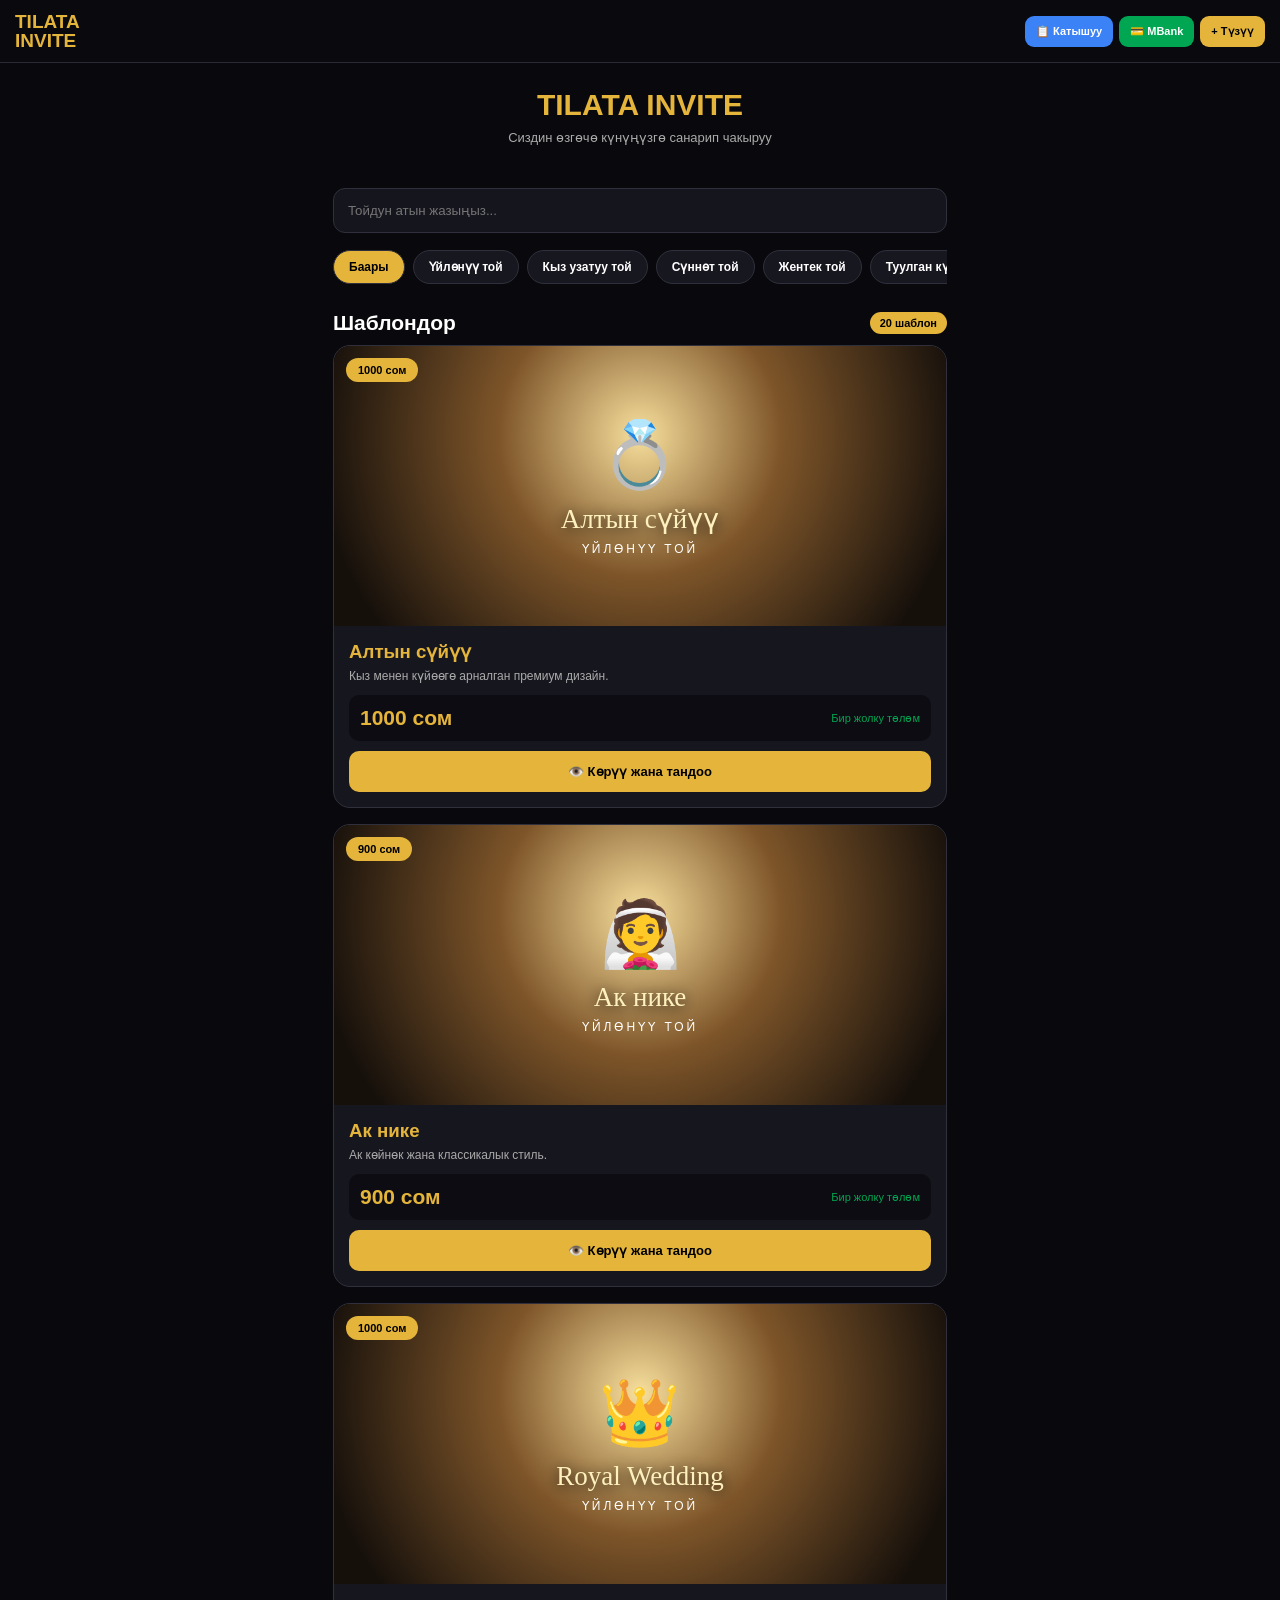
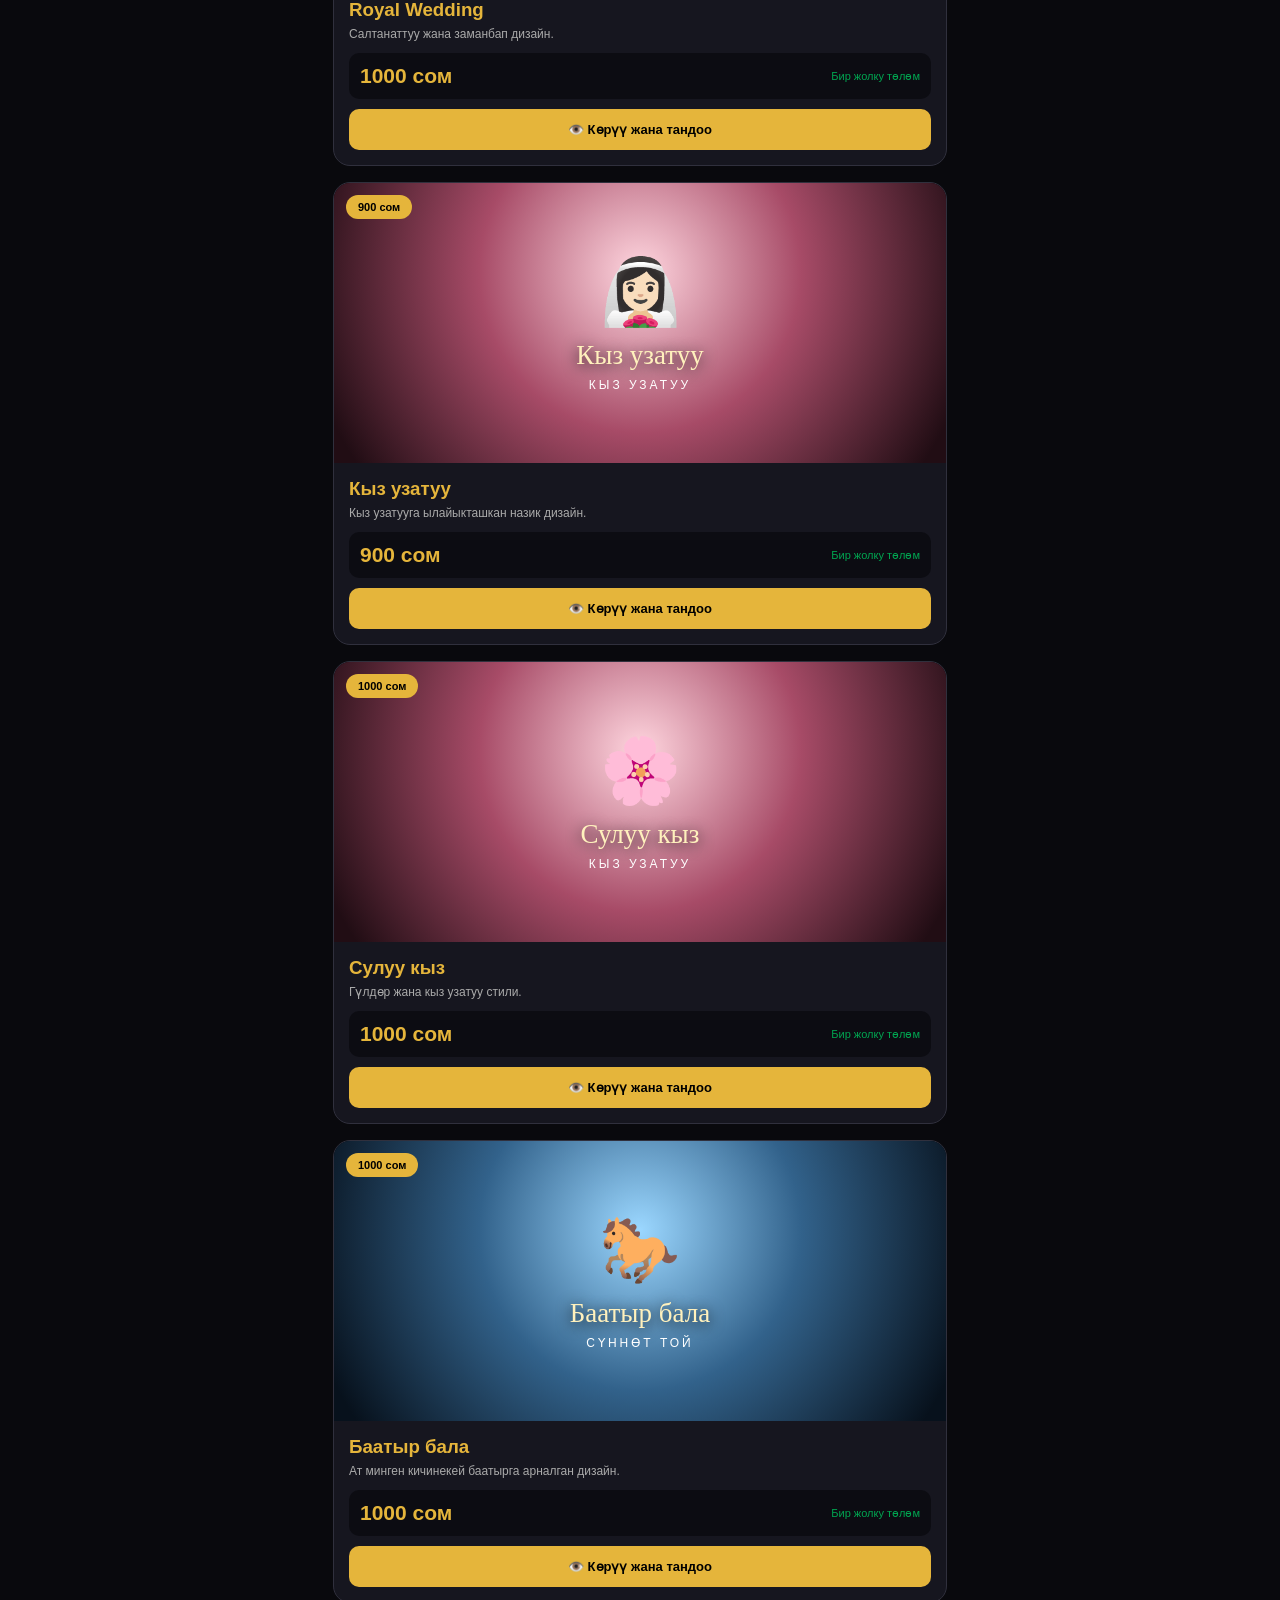
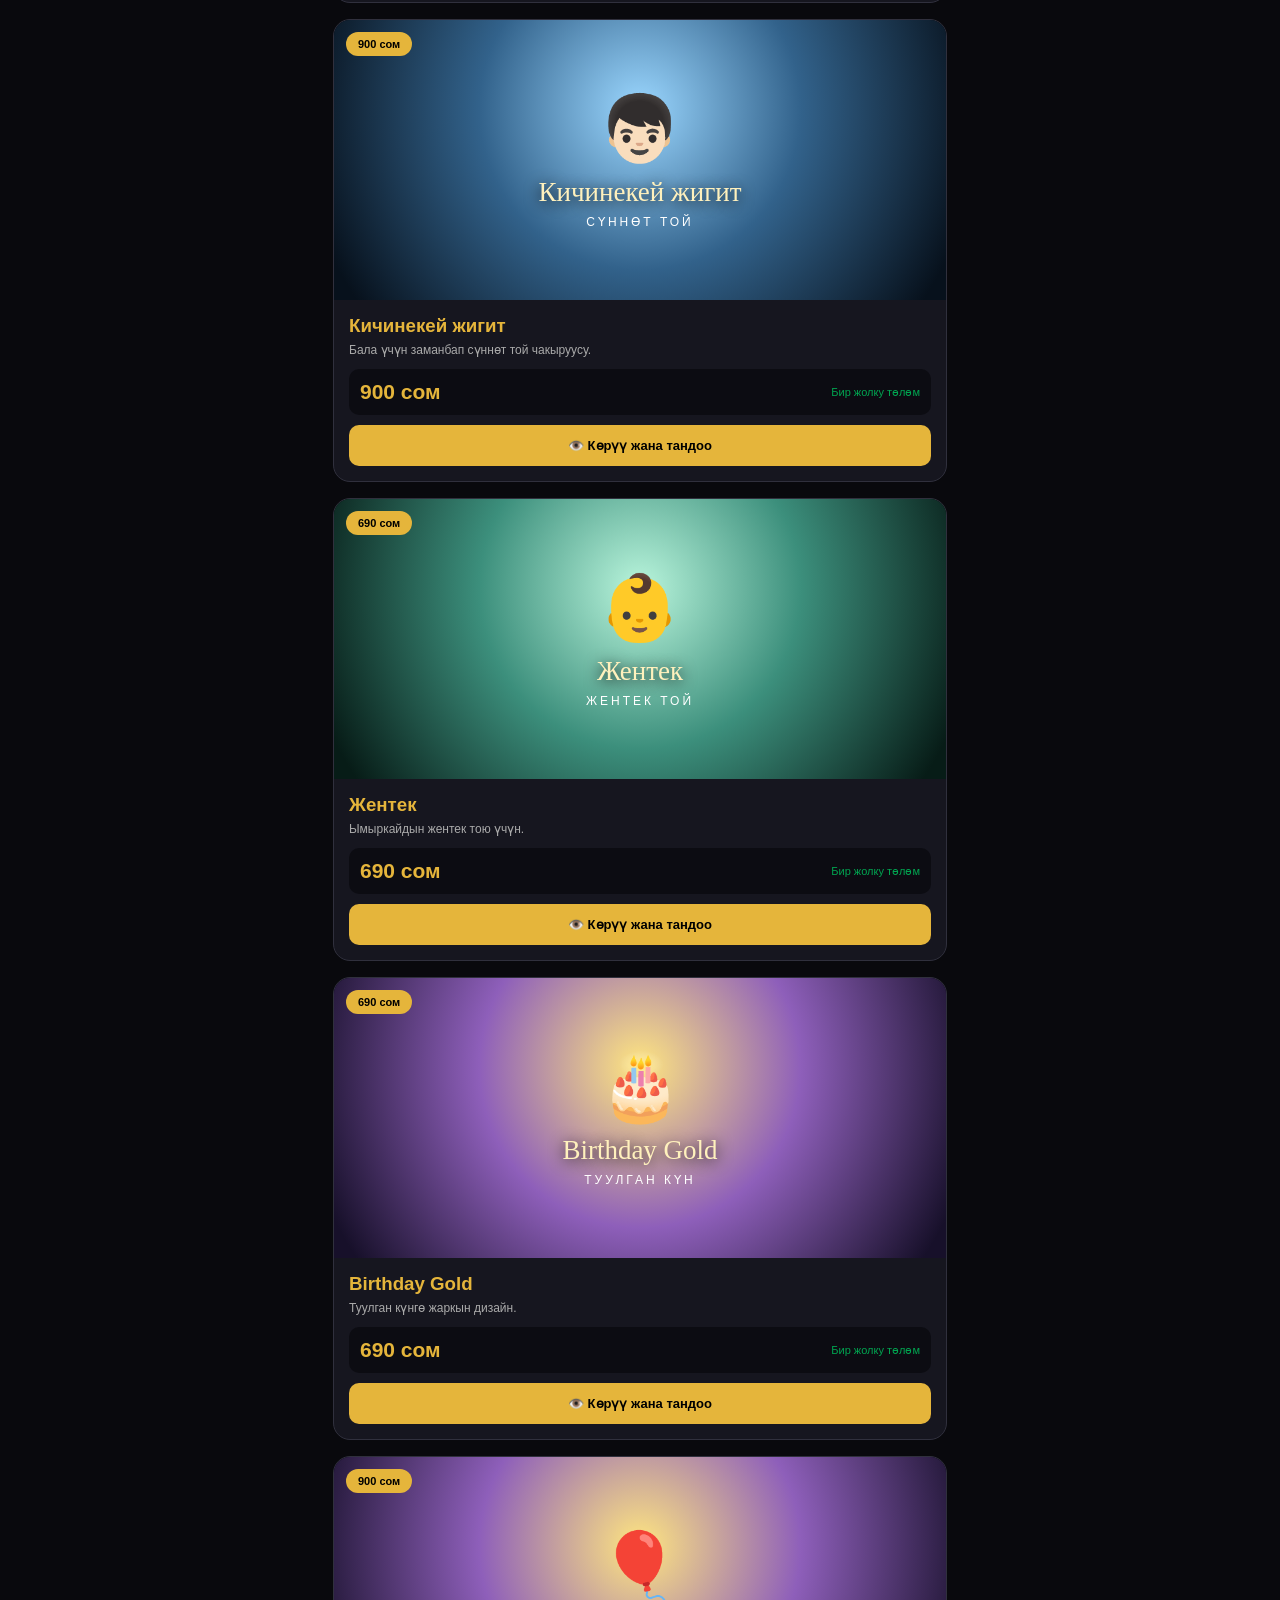
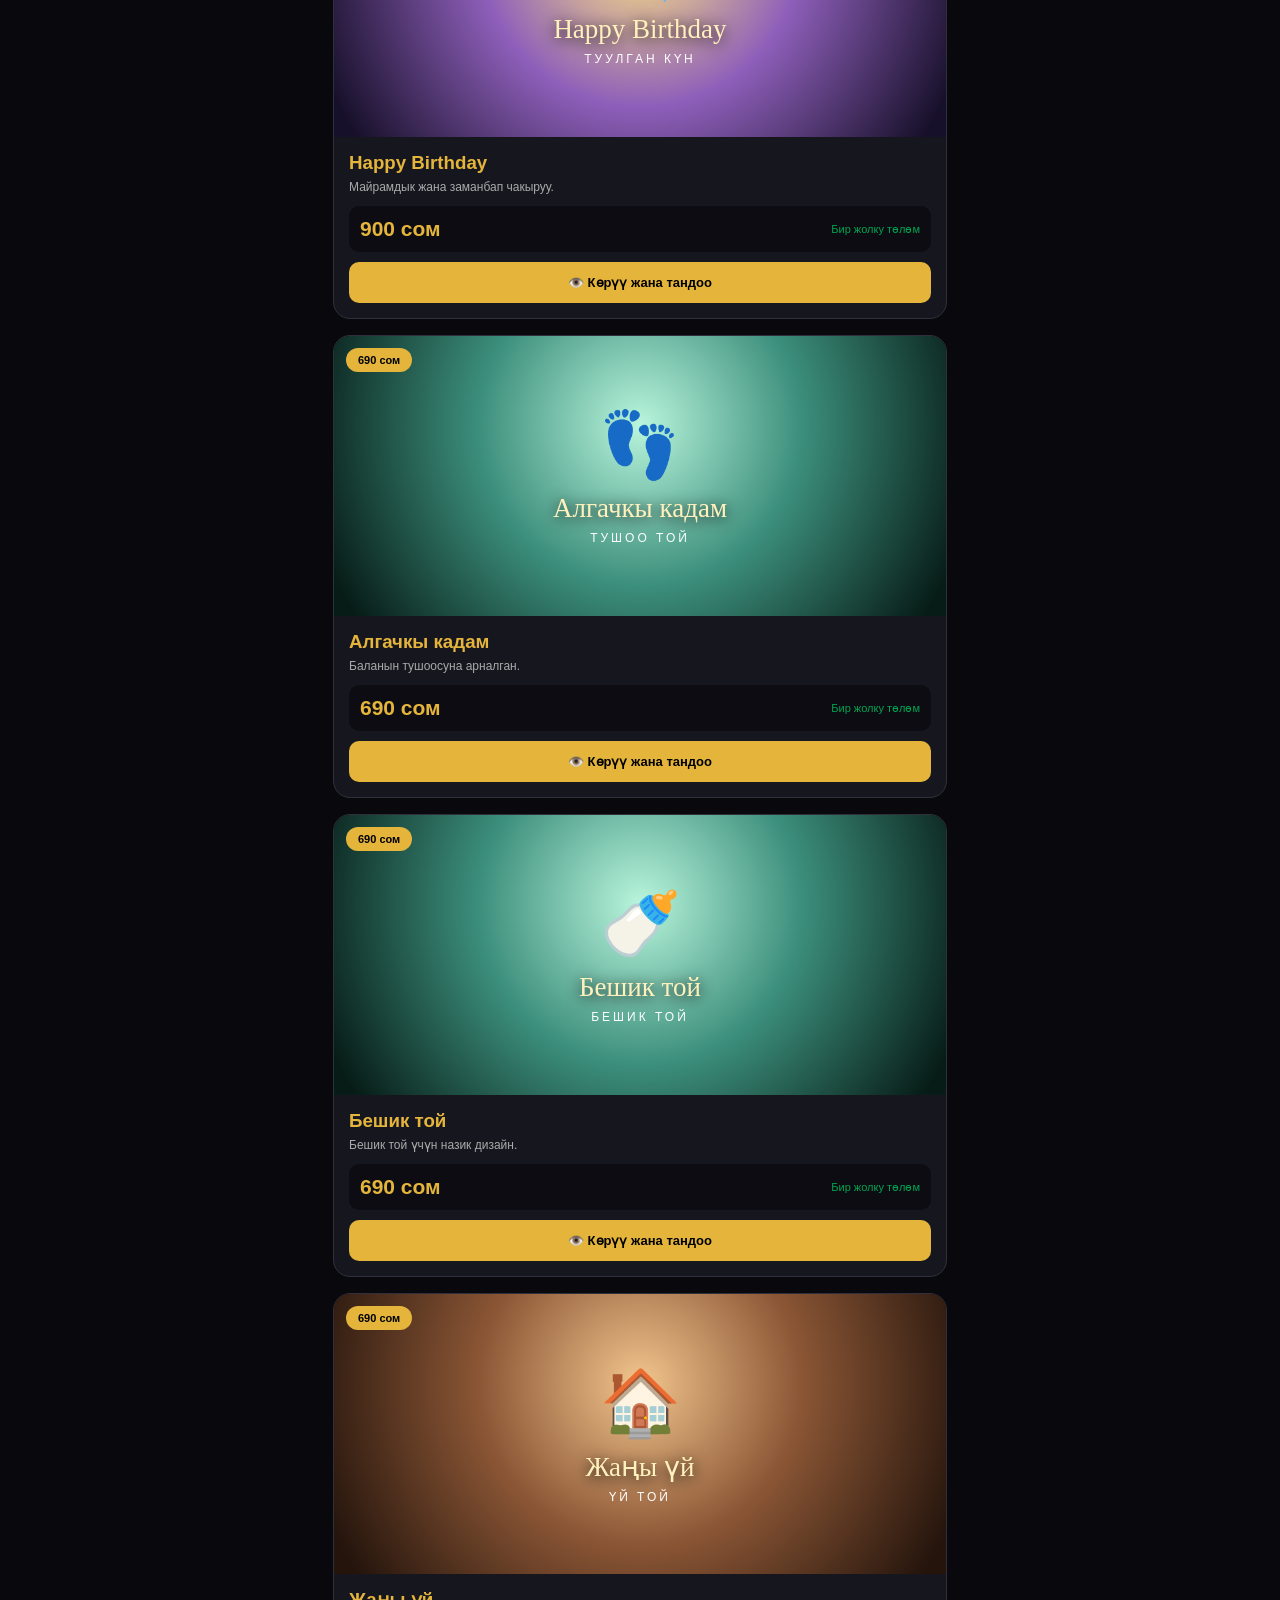
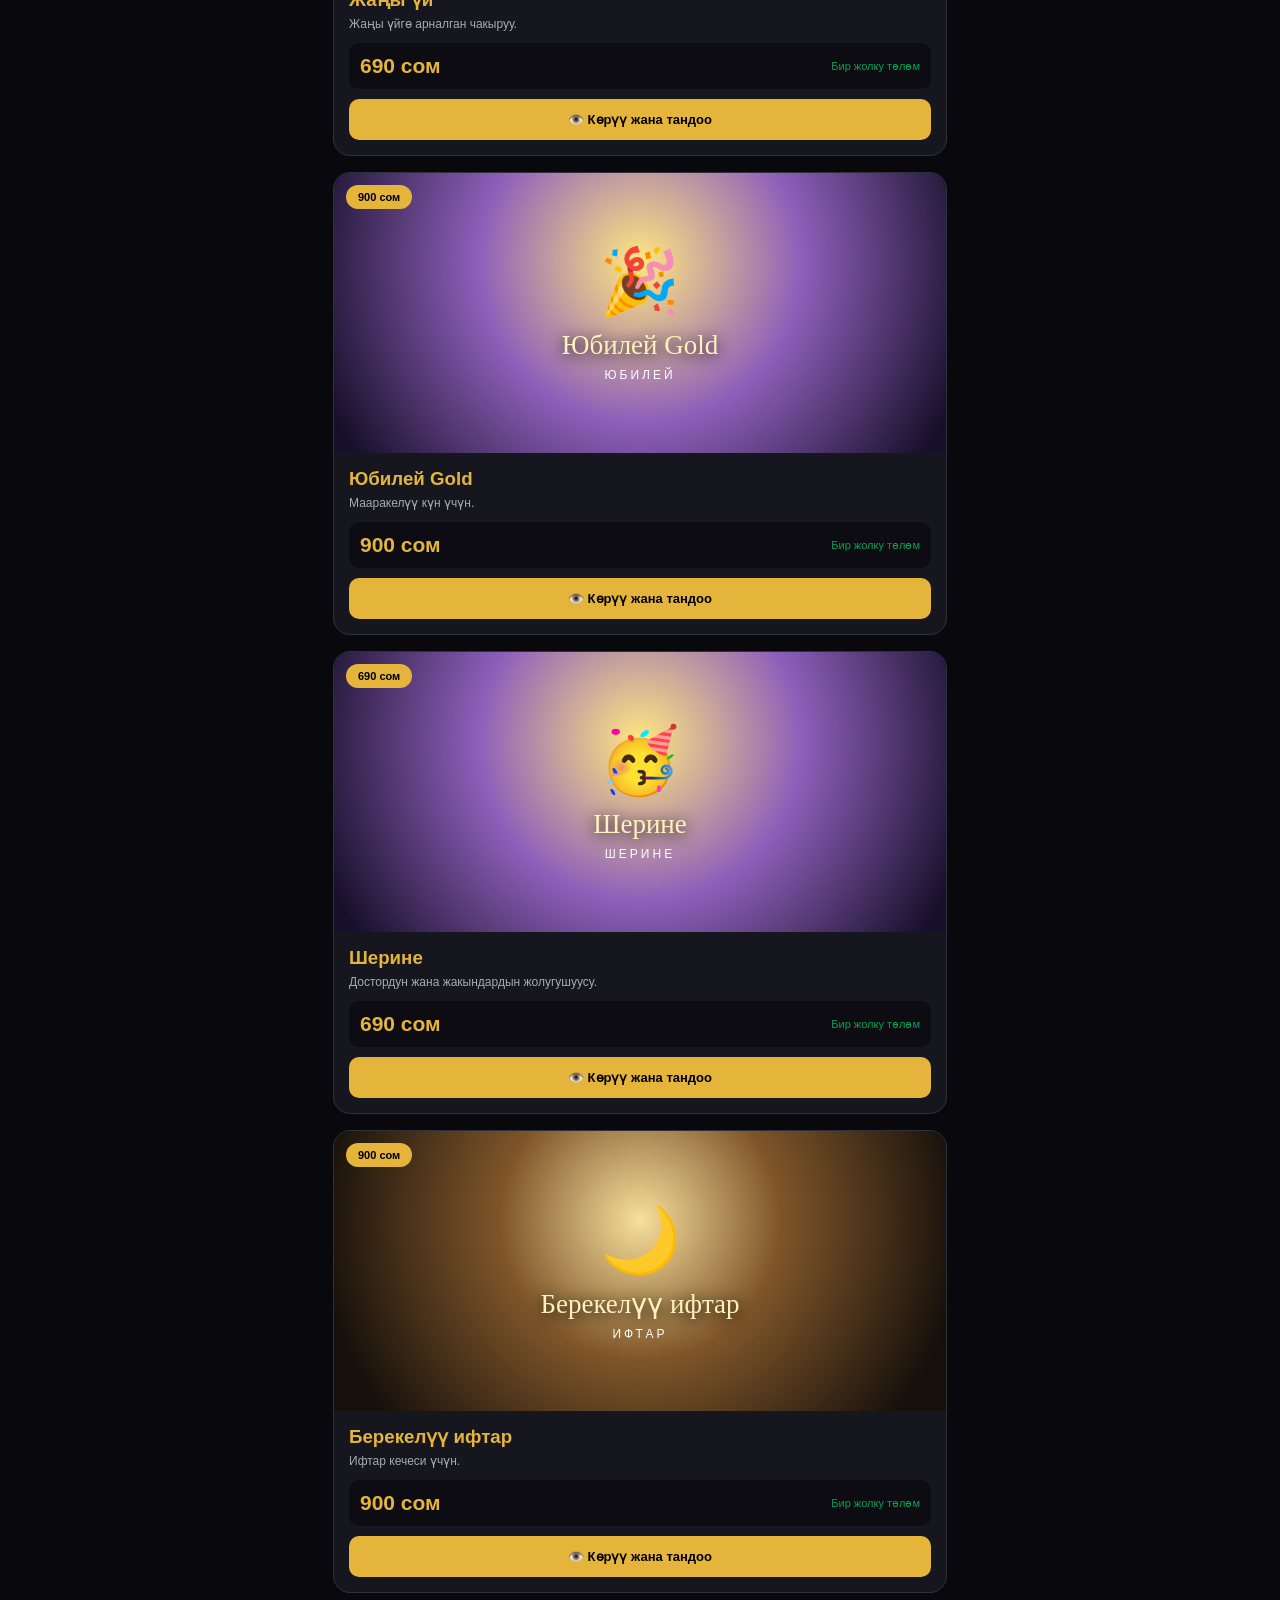
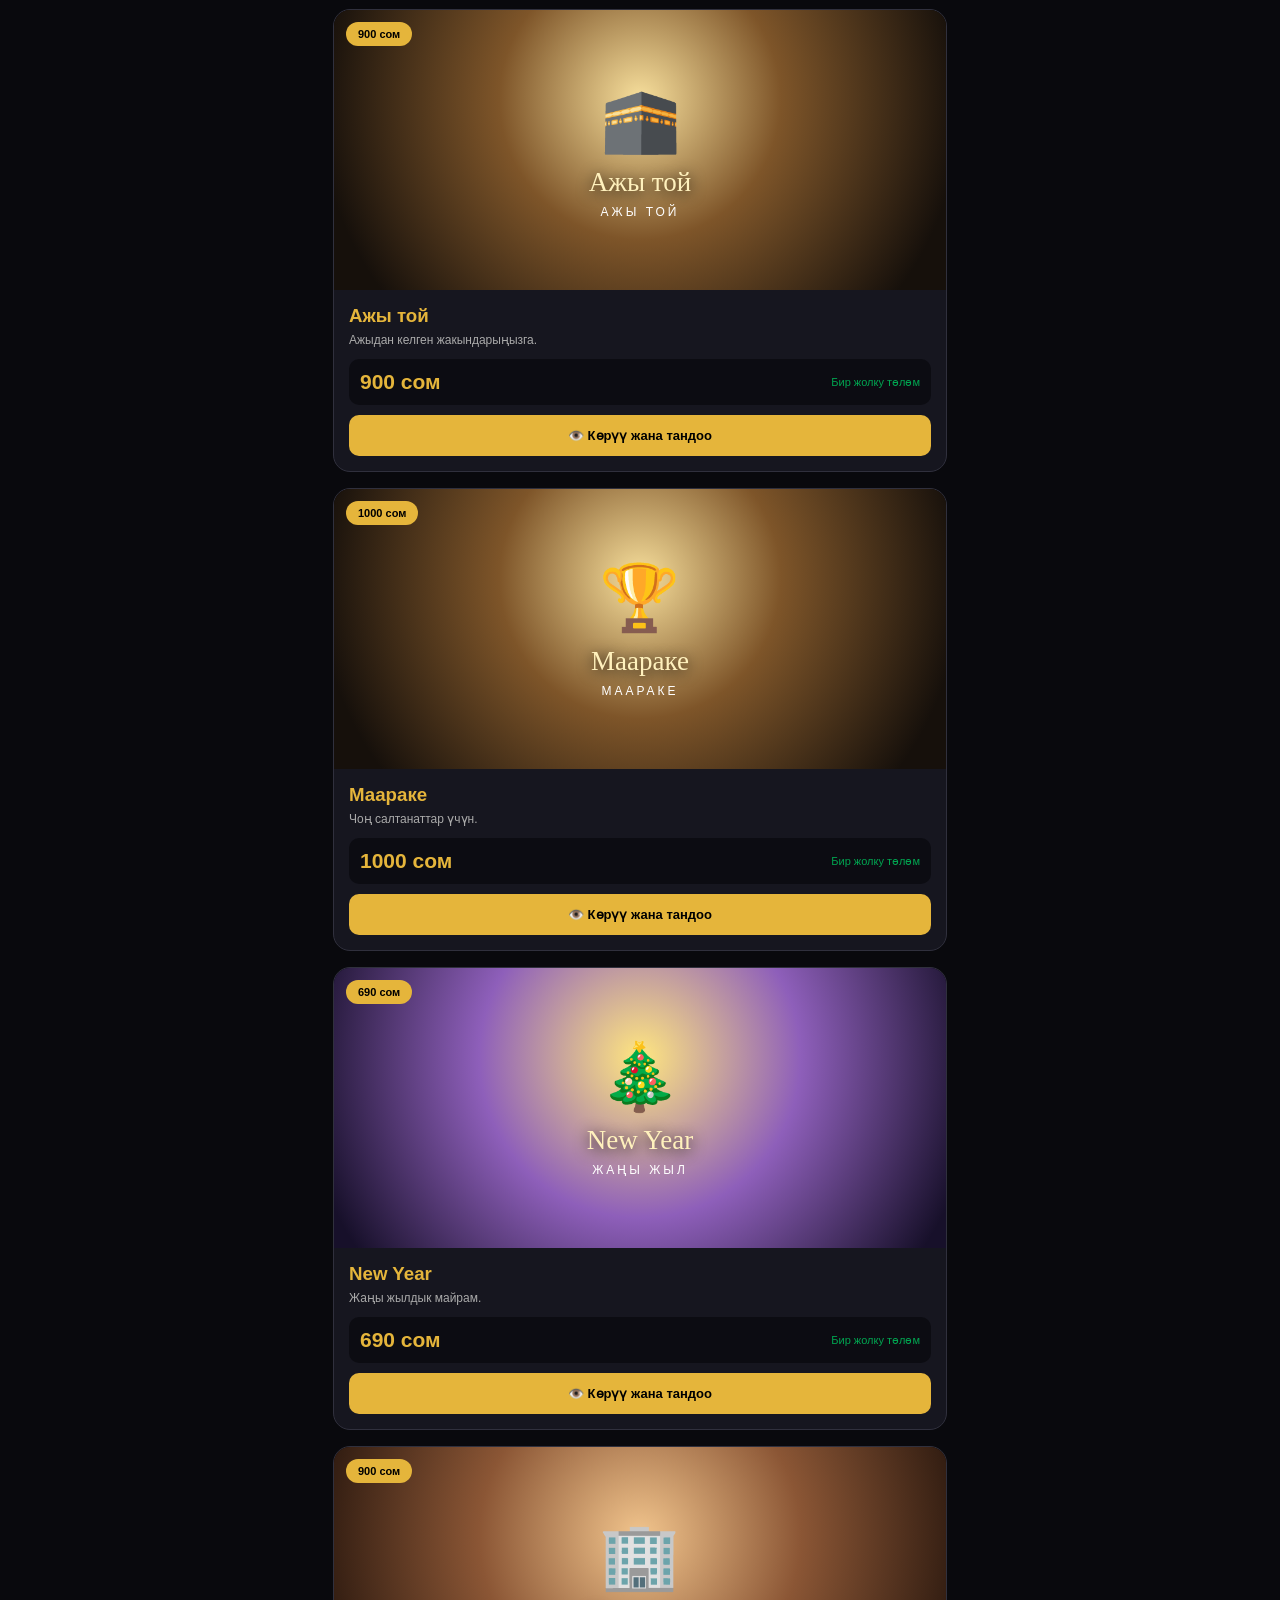
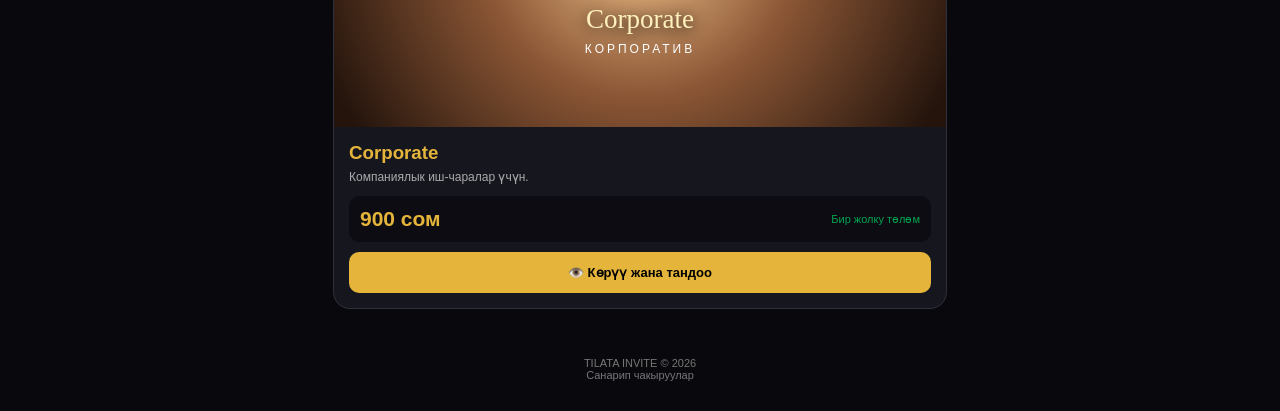
==== commit 521d54a7: "Add files via upload" ====
--- a/tilata.html
+++ b/tilata.html
@@ -4,903 +4,2047 @@
 <meta charset="UTF-8">
 <meta name="viewport" content="width=device-width,initial-scale=1.0">
 <title>TILATA INVITE</title>
-<link href="https://fonts.googleapis.com/css2?family=Playfair+Display:wght@400;700&family=Montserrat:wght@300;400;600;700&display=swap" rel="stylesheet">
+
 <style>
-:root{--bg:#0a0a0f;--card:#16161f;--gold:#e5b53b;--txt:#fff;--muted:#9a9aae;--brd:#2a2a3a;--green:#00a651;--red:#e74c3c;--blue:#3b82f6;--purple:#8b5cf6}
-*{margin:0;padding:0;box-sizing:border-box;font-family:'Montserrat',sans-serif}
-body{background:var(--bg);color:var(--txt);line-height:1.6;min-height:100vh}
-header{display:flex;justify-content:space-between;align-items:center;padding:15px 20px;border-bottom:1px solid var(--brd);background:rgba(10,10,15,.97);position:sticky;top:0;z-index:100}
-.logo{font-family:'Playfair Display',serif;font-size:18px;font-weight:700;color:var(--gold);line-height:1.1}
-.hbtns{display:flex;gap:8px;flex-wrap:wrap}
-.btn-mbank{background:var(--green);color:#fff;border:none;padding:8px 12px;border-radius:8px;font-weight:700;font-size:11px;cursor:pointer}
-.btn-rsvp{background:var(--blue);color:#fff;border:none;padding:8px 12px;border-radius:8px;font-weight:700;font-size:11px;cursor:pointer}
-.btn-create{background:var(--gold);color:#000;border:none;padding:8px 14px;border-radius:8px;font-weight:700;font-size:11px;cursor:pointer}
-.btn-admin{background:var(--purple);color:#fff;border:none;padding:8px 12px;border-radius:8px;font-weight:700;font-size:11px;cursor:pointer}
-.container{max-width:600px;margin:0 auto;padding:20px}
-.hero{text-align:center;padding:25px 20px 15px}
-.hero h1{font-family:'Playfair Display',serif;font-size:28px;color:var(--gold);margin-bottom:8px}
-.hero p{font-size:13px;color:var(--muted);font-style:italic}
-.search input{width:100%;background:var(--card);border:1px solid var(--brd);color:#fff;padding:14px;border-radius:12px;outline:none;font-size:13px;margin:15px 0}
-.cat-scroll,.tier-scroll{display:flex;gap:8px;overflow-x:auto;padding:8px 0;scrollbar-width:none}
-.cat-scroll::-webkit-scrollbar,.tier-scroll::-webkit-scrollbar{display:none}
-.cat-pill{background:var(--card);border:1px solid var(--brd);color:var(--txt);padding:9px 16px;border-radius:30px;font-size:12px;white-space:nowrap;cursor:pointer;font-weight:600}
-.cat-pill.active{background:var(--gold);color:#000}
-.tier-pill{background:var(--card);border:1px solid var(--brd);color:var(--txt);padding:7px 14px;border-radius:20px;font-size:11px;white-space:nowrap;cursor:pointer;font-weight:700}
-.tier-pill.active{background:var(--gold);color:#000}
-@keyframes kenburns{0%{transform:scale(1) translate(0,0)}50%{transform:scale(1.15) translate(-10px,-5px)}100%{transform:scale(1.05) translate(10px,5px)}}
-@keyframes shine{0%{background-position:-200% center}100%{background-position:200% center}}
-@keyframes pulseGlow{0%,100%{text-shadow:0 0 10px rgba(229,181,59,.5)}50%{text-shadow:0 0 30px rgba(229,181,59,1)}}
-@keyframes fadeUp{from{opacity:0;transform:translateY(20px)}to{opacity:1;transform:translateY(0)}}
-.tcards{display:flex;flex-direction:column;gap:16px;margin-top:15px}
-.tcard{background:var(--card);border:1px solid var(--brd);border-radius:16px;overflow:hidden;cursor:pointer;position:relative}
-.tcard.t1{border-color:#cd7f32}.tcard.t2{border-color:#c0c0c0}.tcard.t3{border-color:var(--gold)}.tcard.t4{border-color:#a5f3fc;box-shadow:0 0 20px rgba(165,243,252,.2)}
-.tcard-img{width:100%;height:280px;background:#0f0f15;position:relative;overflow:hidden;display:flex;align-items:center;justify-content:center}
-.tcard-img img{position:absolute;width:100%;height:100%;object-fit:cover;animation:kenburns 20s ease-in-out infinite alternate}
-.tcard-img .overlay{position:absolute;inset:0;background:linear-gradient(180deg,rgba(0,0,0,.1) 0%,rgba(0,0,0,.3) 40%,rgba(0,0,0,.85) 100%);z-index:2}
-.tcard-img .top-text{position:absolute;top:20px;left:0;right:0;text-align:center;z-index:3;color:#fff;font-size:11px;letter-spacing:4px;text-transform:uppercase;text-shadow:0 2px 10px rgba(0,0,0,.8)}
-.tcard-img .bottom-text{position:absolute;bottom:20px;left:0;right:0;text-align:center;z-index:3;color:#fff;padding:0 15px}
-.tcard-img .names{font-family:'Playfair Display',serif;font-size:26px;background:linear-gradient(90deg,var(--gold) 0%,#fff8d6 50%,var(--gold) 100%);background-size:200% auto;-webkit-background-clip:text;-webkit-text-fill-color:transparent;animation:shine 3s linear infinite;font-style:italic}
-.tcard-img .type-text{font-size:11px;color:#fff;letter-spacing:3px;margin-top:5px;text-shadow:0 2px 8px rgba(0,0,0,.9);font-weight:600}
-.tbadges{position:absolute;top:12px;left:12px;display:flex;flex-direction:column;gap:6px;z-index:5}
-.tbadge{background:var(--gold);color:#000;padding:5px 12px;border-radius:20px;font-size:11px;font-weight:700}
-.tbadge.red{background:var(--red);color:#fff}
-.tbadge.music{background:var(--purple);color:#fff}
-.tbadge.tier1{background:#cd7f32;color:#fff}.tbadge.tier2{background:#c0c0c0;color:#000}
-.tbadge.tier3{background:var(--gold);color:#000}.tbadge.tier4{background:linear-gradient(90deg,#a5f3fc,var(--gold));color:#000}
-.tcard-body{padding:16px}
-.tcard-title{font-family:'Playfair Display',serif;font-size:19px;margin-bottom:6px}
-.tcard-desc{font-size:12px;color:var(--muted);margin-bottom:14px}
-.tcard-price{background:var(--bg);border:1px solid var(--brd);border-radius:12px;padding:12px;display:flex;justify-content:space-between;align-items:center;margin-bottom:12px}
-.tcard-price .now{font-size:22px;font-weight:700;color:var(--gold)}
-.tcard-price .old{font-size:13px;color:var(--muted);text-decoration:line-through;margin-left:6px}
-.tcard-price .once{background:rgba(0,166,81,.15);color:var(--green);padding:5px 12px;border-radius:20px;font-size:11px;font-weight:700}
-.tcard-btn{background:var(--gold);color:#000;border:none;padding:12px;border-radius:10px;font-weight:700;font-size:13px;cursor:pointer;width:100%}
-.step{display:none}.step.active{display:block;animation:fadeUp .4s ease-out}
-.btn{background:var(--gold);color:#000;border:none;padding:13px;border-radius:10px;font-weight:700;font-size:13px;cursor:pointer;width:100%;margin-bottom:8px}
-.btn.green{background:var(--green);color:#fff}
-.btn.outline{background:transparent;border:1px solid var(--gold);color:var(--gold)}
-.btn.red{background:var(--red);color:#fff}
-.btn.blue{background:var(--blue);color:#fff}
-.btn.purple{background:var(--purple);color:#fff}
-label{display:block;font-size:11px;color:var(--muted);margin-bottom:4px;text-transform:uppercase;letter-spacing:1px;margin-top:8px}
-input,textarea,select{width:100%;background:var(--bg);border:1px solid var(--brd);color:#fff;padding:11px;border-radius:8px;outline:none;margin-bottom:10px;font-size:13px}
-textarea{resize:vertical;min-height:60px}
-.modal{display:none;position:fixed;inset:0;background:rgba(0,0,0,.92);z-index:1000;justify-content:center;align-items:center;padding:20px;overflow-y:auto}
-.modal.show{display:flex}
-.mbox{background:var(--card);border:1px solid var(--gold);border-radius:16px;padding:22px;max-width:480px;width:100%;max-height:92vh;overflow-y:auto;position:relative}
-.mbox h3{color:var(--gold);font-family:'Playfair Display',serif;margin-bottom:18px;font-size:19px;text-align:center}
-.close-x{position:absolute;top:14px;right:18px;background:none;border:none;color:var(--muted);font-size:24px;cursor:pointer}
-.tabs{display:flex;gap:5px;margin-bottom:15px;background:var(--bg);padding:4px;border-radius:10px;overflow-x:auto}
-.tab{flex:1;text-align:center;padding:8px;border-radius:7px;font-size:11px;font-weight:600;color:var(--muted);cursor:pointer;white-space:nowrap;min-width:60px}
-.tab.active{background:var(--gold);color:#000}
-.tab-content{display:none}.tab-content.active{display:block}
-.a-item{background:var(--bg);border:1px solid var(--brd);border-radius:10px;padding:12px;margin-bottom:10px;display:flex;gap:8px;align-items:center}
-.a-item img{width:50px;height:50px;object-fit:cover;border-radius:8px;flex-shrink:0}
-.a-item .info{flex:1}
-.a-item h4{color:var(--gold);font-size:13px;margin-bottom:3px}
-.a-item p{color:var(--muted);font-size:11px}
-.img-preview{width:100%;max-height:300px;border-radius:10px;object-fit:contain;margin-bottom:10px;display:none;background:#0f0f15;padding:5px}
-.file-label{background:var(--bg);border:1px dashed var(--gold);border-radius:8px;padding:15px;text-align:center;cursor:pointer;font-size:12px;color:var(--gold);margin-bottom:10px;display:block}
-.file-label.green{border-color:var(--green);color:var(--green)}
-.toast{position:fixed;bottom:30px;left:50%;transform:translateX(-50%);background:var(--green);color:#fff;padding:13px 22px;border-radius:10px;font-weight:600;font-size:13px;z-index:9999;display:none}
-.toast.show{display:block}
-.empty{color:var(--muted);text-align:center;padding:25px;font-size:13px}
-.info-box{background:rgba(59,130,246,.1);border:1px solid var(--blue);border-radius:8px;padding:10px;font-size:11px;color:#93c5fd;margin-bottom:10px}
-.admin-box{background:rgba(139,92,246,.15);border:2px solid var(--purple);border-radius:12px;padding:16px;margin-bottom:15px;text-align:center}
-.admin-box h3{color:var(--purple);font-family:'Playfair Display',serif;font-size:16px;margin-bottom:8px}
-.admin-box p{color:#c4b5fd;font-size:12px}
-.tier-box{background:var(--bg);border:2px solid var(--brd);border-radius:12px;padding:12px;margin-bottom:10px;display:grid;grid-template-columns:1fr 1fr;gap:8px}
-.tier-opt{padding:12px;border-radius:10px;text-align:center;cursor:pointer;border:2px solid var(--brd);background:var(--card)}
-.tier-opt.active.t1{border-color:#cd7f32;background:rgba(205,127,50,.15)}
-.tier-opt.active.t2{border-color:#c0c0c0;background:rgba(192,192,192,.15)}
-.tier-opt.active.t3{border-color:var(--gold);background:rgba(229,181,59,.15)}
-.tier-opt.active.t4{border-color:#a5f3fc;background:rgba(165,243,252,.15)}
-.tier-opt .icon{font-size:20px;margin-bottom:4px}
-.tier-opt .name{font-size:11px;font-weight:700;color:#fff}
-.tier-opt .price{font-size:13px;font-weight:700;color:var(--gold);margin-top:3px}
-footer{text-align:center;padding:25px;border-top:1px solid var(--brd);color:var(--muted);font-size:11px;margin-top:30px}
-.preview-modal{display:none;position:fixed;inset:0;background:#000;z-index:2000;justify-content:center;align-items:center}
-.preview-modal.show{display:flex}
-.preview-content{width:100%;height:100%;position:relative;overflow:hidden}
-.preview-content img{position:absolute;width:100%;height:100%;object-fit:cover;animation:kenburns 25s ease-in-out infinite alternate}
-.preview-content .overlay{position:absolute;inset:0;background:linear-gradient(180deg,rgba(0,0,0,.15) 0%,rgba(0,0,0,.4) 40%,rgba(0,0,0,.9) 100%)}
-.preview-content .top-text{position:absolute;top:60px;left:0;right:0;text-align:center;color:#fff;font-size:13px;letter-spacing:5px;text-transform:uppercase;text-shadow:0 2px 15px rgba(0,0,0,.9)}
-.preview-content .center-text{position:absolute;top:50%;left:0;right:0;transform:translateY(-50%);text-align:center;color:#fff;padding:0 20px}
-.preview-content .names{font-family:'Playfair Display',serif;font-size:48px;background:linear-gradient(90deg,var(--gold) 0%,#fff8d6 50%,var(--gold) 100%);background-size:200% auto;-webkit-background-clip:text;-webkit-text-fill-color:transparent;animation:shine 3s linear infinite,pulseGlow 2s infinite;font-style:italic;line-height:1.2}
-.preview-content .type-text{font-size:16px;color:#fff;letter-spacing:5px;margin-top:15px;font-weight:600}
-.preview-close{position:absolute;top:20px;right:20px;background:rgba(0,0,0,.7);color:#fff;width:44px;height:44px;border-radius:50%;border:none;font-size:22px;cursor:pointer;z-index:10}
-.preview-music-btn{position:absolute;bottom:30px;left:50%;transform:translateX(-50%);background:rgba(0,0,0,.8);color:var(--gold);padding:14px 28px;border-radius:30px;border:2px solid var(--gold);font-size:14px;font-weight:700;cursor:pointer;z-index:10}
-.preview-select-btn{position:absolute;bottom:100px;left:50%;transform:translateX(-50%);background:var(--gold);color:#000;padding:14px 40px;border-radius:30px;border:none;font-size:14px;font-weight:700;cursor:pointer;z-index:10}
-.inv-wrap{background:linear-gradient(180deg,#3a2a1a,#1a1410);border-radius:16px;padding:15px;margin:15px 0;border:1px solid var(--gold)}
-.inv-card{background:linear-gradient(135deg,#1a1a24,#0f0f15);border:2px solid var(--gold);border-radius:12px;padding:30px 20px;text-align:center;color:#fff;position:relative;overflow:hidden}
-.inv-card::before{content:"";position:absolute;top:0;left:0;right:0;height:4px;background:linear-gradient(90deg,transparent,var(--gold),transparent)}
-.inv-top{font-size:10px;letter-spacing:3px;color:var(--gold);margin-bottom:12px;text-transform:uppercase}
-.inv-heart{font-size:22px;color:var(--gold);margin-bottom:12px}
-.inv-photo{width:100%;max-height:400px;border-radius:10px;object-fit:contain;margin-bottom:15px;display:none;border:2px solid var(--gold);background:#0f0f15}
-.inv-names{font-family:'Playfair Display',serif;font-size:26px;color:var(--gold);margin-bottom:8px}
-.inv-date{font-size:12px;color:#e8d5b0;font-weight:600;margin-bottom:16px}
-.countdown{display:flex;justify-content:center;gap:5px;margin-bottom:15px}
-.cd-item{background:rgba(229,181,59,.12);border:1px solid rgba(229,181,59,.3);border-radius:8px;padding:7px 9px;min-width:50px}
-.cd-num{font-size:16px;font-weight:700;color:var(--gold)}
-.cd-lbl{font-size:8px;color:#e8d5b0;text-transform:uppercase}
-.inv-msg{font-size:12px;color:#d4c5a0;font-style:italic;margin-bottom:12px;padding:0 6px}
-.inv-loc{font-size:13px;font-weight:700;color:var(--gold);margin-bottom:3px}
-.inv-addr{font-size:10px;color:#e8d5b0}
-.schedule{background:var(--card);border:1px solid var(--brd);border-radius:12px;padding:16px;margin:15px 0}
-.schedule h3{color:var(--gold);font-family:'Playfair Display',serif;margin-bottom:12px;font-size:16px}
-.sch-item{display:flex;gap:12px;padding:10px 0;border-bottom:1px solid var(--brd)}
-.sch-item:last-child{border-bottom:none}
-.sch-time{color:var(--gold);font-weight:700;font-size:14px;min-width:60px}
-.sch-text{color:#e8d5b0;font-size:13px;flex:1}
-.map-buttons{background:var(--card);border:2px solid var(--gold);border-radius:12px;padding:20px;margin:15px 0;text-align:center}
-.map-buttons h3{color:var(--gold);font-family:'Playfair Display',serif;margin-bottom:12px;font-size:16px}
-.map-buttons .addr{color:#e8d5b0;font-size:14px;margin-bottom:15px;padding:10px;background:var(--bg);border-radius:8px}
-.map-grid{display:grid;grid-template-columns:1fr 1fr;gap:8px}
-.map-grid a{padding:12px;border-radius:10px;font-weight:700;font-size:12px;text-decoration:none;display:block;text-align:center}
-.map-gis{background:var(--gold);color:#000}
-.map-yandex{background:var(--red);color:#fff}
-.map-google{background:var(--blue);color:#fff;grid-column:span 2}
-.music-box{background:var(--card);border:1px solid var(--brd);border-radius:12px;padding:16px;margin:15px 0}
-.music-box h3{color:var(--gold);font-family:'Playfair Display',serif;margin-bottom:12px;font-size:16px}
-.music-player{display:flex;align-items:center;gap:12px;background:var(--bg);border-radius:10px;padding:12px}
-.music-play{width:44px;height:44px;border-radius:50%;background:var(--gold);color:#000;border:none;font-size:18px;cursor:pointer;display:flex;align-items:center;justify-content:center;flex-shrink:0}
-.music-info{flex:1}
-.music-name{color:var(--gold);font-weight:700;font-size:13px}
-.music-sub{color:var(--muted);font-size:11px}
-.rsvp-box{background:var(--card);border:2px solid var(--green);border-radius:12px;padding:16px;margin:15px 0}
-.rsvp-box h3{color:var(--green);font-family:'Playfair Display',serif;margin-bottom:12px;font-size:16px}
-.rsvp-btn{width:100%;padding:12px;border-radius:10px;font-weight:700;font-size:13px;cursor:pointer;border:none;margin-bottom:8px}
-.rsvp-yes{background:var(--green);color:#fff}
-.rsvp-no{background:var(--red);color:#fff}
-.rsvp-maybe{background:var(--gold);color:#000}
-.rsvp-status{text-align:center;padding:12px;border-radius:10px;font-weight:700;margin-top:8px}
-.rsvp-list{background:var(--bg);border-radius:10px;padding:12px;margin-top:12px;max-height:250px;overflow-y:auto}
-.rsvp-list-item{padding:8px 0;border-bottom:1px solid var(--brd);font-size:12px;display:flex;justify-content:space-between;align-items:center}
-.rsvp-list-item:last-child{border-bottom:none}
-.rsvp-list-item .name{color:#fff;font-weight:600}
-.wishes-box{background:var(--card);border:1px solid var(--brd);border-radius:12px;padding:16px;margin:15px 0}
-.wishes-box h3{color:var(--gold);font-family:'Playfair Display',serif;margin-bottom:12px;font-size:16px}
-.wish-item{background:var(--bg);border-radius:10px;padding:12px;margin-bottom:8px;border-left:3px solid var(--gold)}
-.wish-name{color:var(--gold);font-weight:700;font-size:12px;margin-bottom:4px}
-.wish-text{color:#e8d5b0;font-size:12px;font-style:italic}
-.sch-form-row{display:grid;grid-template-columns:80px 1fr 40px;gap:6px;margin-bottom:6px}
-.sch-form-row input{margin-bottom:0}
-.sch-form-row button{background:var(--red);border:none;color:#fff;border-radius:8px;cursor:pointer;font-size:16px}
-.check-box{background:rgba(0,166,81,.1);border:1px solid var(--green);border-radius:12px;padding:15px;margin:15px 0}
-.check-box p{font-size:13px;margin-bottom:8px}
-.check-box .link-box{background:var(--bg);border-radius:8px;padding:10px;word-break:break-all;font-size:10px;color:var(--gold);font-family:monospace;margin:8px 0}
-/* ТҮС ТАНДОО */
-.theme-grid{display:grid;grid-template-columns:repeat(5,1fr);gap:8px;margin:10px 0}
-.theme-opt{height:50px;border-radius:10px;cursor:pointer;border:3px solid transparent;transition:all .3s}
-.theme-opt.active{border-color:var(--gold);transform:scale(1.05)}
-.theme-1{background:linear-gradient(135deg,#0a0a0f,#16161f)}
-.theme-2{background:linear-gradient(135deg,#1a0a0a,#2a1010)}
-.theme-3{background:linear-gradient(135deg,#0a1a0a,#102a10)}
-.theme-4{background:linear-gradient(135deg,#0a0a1a,#10102a)}
-.theme-5{background:linear-gradient(135deg,#1a0a1a,#2a102a)}
-.theme-6{background:linear-gradient(135deg,#2b1f14,#3a2a1a)}
-.theme-7{background:linear-gradient(135deg,#0a1a1a,#102a2a)}
-.theme-8{background:linear-gradient(135deg,#1a1a0a,#2a2a10)}
-.theme-9{background:linear-gradient(135deg,#2a0a1a,#3a1028)}
-.theme-10{background:linear-gradient(135deg,#1a1a1a,#2a2a2a)}
+*{
+  box-sizing:border-box;
+  margin:0;
+  padding:0;
+}
+
+body{
+  font-family:Arial,sans-serif;
+  background:#09090d;
+  color:white;
+  min-height:100vh;
+}
+
+header{
+  position:sticky;
+  top:0;
+  z-index:100;
+  display:flex;
+  justify-content:space-between;
+  align-items:center;
+  padding:12px 15px;
+  background:rgba(10,10,15,.96);
+  border-bottom:1px solid #292938;
+}
+
+.logo{
+  color:#e5b53b;
+  font-size:19px;
+  font-weight:800;
+  line-height:1;
+}
+
+.header-buttons{
+  display:flex;
+  gap:6px;
+}
+
+button{
+  border:0;
+  cursor:pointer;
+  font-weight:700;
+}
+
+.header-btn{
+  padding:9px 11px;
+  border-radius:9px;
+  font-size:11px;
+}
+
+.rsvp-top{
+  background:#3b82f6;
+  color:white;
+}
+
+.mbank-top{
+  background:#00a651;
+  color:white;
+}
+
+.create-top{
+  background:#e5b53b;
+  color:#000;
+}
+
+.container{
+  max-width:650px;
+  margin:auto;
+  padding:18px;
+}
+
+.hero{
+  text-align:center;
+  padding:25px 10px;
+}
+
+.hero h1{
+  font-size:30px;
+  color:#e5b53b;
+  margin-bottom:8px;
+}
+
+.hero p{
+  color:#aaa;
+  font-size:13px;
+}
+
+.search{
+  margin-bottom:12px;
+}
+
+.search input{
+  width:100%;
+  padding:14px;
+  background:#15151e;
+  border:1px solid #30303d;
+  color:white;
+  border-radius:12px;
+  outline:none;
+}
+
+.categories{
+  display:flex;
+  gap:8px;
+  overflow-x:auto;
+  padding:5px 0 12px;
+}
+
+.categories::-webkit-scrollbar{
+  display:none;
+}
+
+.category{
+  flex:none;
+  padding:9px 15px;
+  border-radius:25px;
+  background:#171720;
+  border:1px solid #30303d;
+  color:white;
+  font-size:12px;
+}
+
+.category.active{
+  background:#e5b53b;
+  color:#000;
+}
+
+.title-row{
+  display:flex;
+  justify-content:space-between;
+  align-items:center;
+  margin:15px 0 10px;
+}
+
+.title-row h2{
+  font-size:21px;
+}
+
+.count{
+  background:#e5b53b;
+  color:#000;
+  padding:5px 10px;
+  border-radius:20px;
+  font-size:11px;
+  font-weight:bold;
+}
+
+.templates{
+  display:flex;
+  flex-direction:column;
+  gap:16px;
+}
+
+.card{
+  overflow:hidden;
+  background:#16161f;
+  border:1px solid #30303d;
+  border-radius:17px;
+}
+
+.card-image{
+  height:280px;
+  position:relative;
+  display:flex;
+  justify-content:center;
+  align-items:center;
+  overflow:hidden;
+}
+
+.card-image::before{
+  content:"";
+  position:absolute;
+  inset:-30px;
+  background:inherit;
+  filter:blur(0);
+  animation:zoom 12s infinite alternate;
+}
+
+@keyframes zoom{
+  from{transform:scale(1)}
+  to{transform:scale(1.12)}
+}
+
+.wedding{
+  background:
+    radial-gradient(circle at 50% 35%,#f7df9c,#7e5529 35%,#16100b 80%);
+}
+
+.sunnat{
+  background:
+    radial-gradient(circle at 50% 35%,#9bd7ff,#32628b 40%,#07111c 85%);
+}
+
+.kudau{
+  background:
+    radial-gradient(circle at 50% 35%,#ffd6df,#a74b67 40%,#210d14 85%);
+}
+
+.birthday{
+  background:
+    radial-gradient(circle at 50% 35%,#ffe680,#8e5fba 40%,#17102a 85%);
+}
+
+.beshik{
+  background:
+    radial-gradient(circle at 50% 35%,#b9f5dc,#3c8f7c 40%,#071c17 85%);
+}
+
+.house{
+  background:
+    radial-gradient(circle at 50% 35%,#f2c58d,#8b5635 40%,#24140c 85%);
+}
+
+.card-center{
+  position:relative;
+  z-index:2;
+  text-align:center;
+  padding:20px;
+}
+
+.card-icon{
+  font-size:65px;
+  margin-bottom:10px;
+}
+
+.card-name{
+  font-family:Georgia,serif;
+  font-size:27px;
+  color:#fff1bd;
+  text-shadow:0 2px 15px #000;
+}
+
+.card-type{
+  margin-top:7px;
+  font-size:12px;
+  letter-spacing:3px;
+  color:white;
+}
+
+.badge{
+  position:absolute;
+  z-index:3;
+  top:12px;
+  left:12px;
+  background:#e5b53b;
+  color:#000;
+  padding:6px 12px;
+  border-radius:20px;
+  font-size:11px;
+  font-weight:bold;
+}
+
+.card-body{
+  padding:15px;
+}
+
+.card-body h3{
+  color:#e5b53b;
+  margin-bottom:6px;
+}
+
+.card-body p{
+  color:#aaa;
+  font-size:12px;
+  margin-bottom:12px;
+}
+
+.price{
+  display:flex;
+  justify-content:space-between;
+  align-items:center;
+  background:#0c0c12;
+  padding:11px;
+  border-radius:10px;
+  margin-bottom:10px;
+}
+
+.price strong{
+  font-size:21px;
+  color:#e5b53b;
+}
+
+.select-btn{
+  width:100%;
+  padding:13px;
+  border-radius:10px;
+  background:#e5b53b;
+  color:#000;
+  font-size:13px;
+}
+
+.step{
+  display:none;
+}
+
+.step.active{
+  display:block;
+}
+
+.back{
+  width:100%;
+  padding:12px;
+  background:transparent;
+  border:1px solid #e5b53b;
+  color:#e5b53b;
+  border-radius:10px;
+  margin-bottom:15px;
+}
+
+.form-box{
+  background:#16161f;
+  border:1px solid #30303d;
+  border-radius:15px;
+  padding:17px;
+}
+
+label{
+  display:block;
+  color:#aaa;
+  font-size:11px;
+  margin:12px 0 5px;
+}
+
+input,textarea,select{
+  width:100%;
+  background:#09090d;
+  color:white;
+  border:1px solid #30303d;
+  border-radius:9px;
+  padding:12px;
+  outline:none;
+}
+
+textarea{
+  min-height:80px;
+  resize:vertical;
+}
+
+.form-btn{
+  width:100%;
+  padding:14px;
+  border-radius:10px;
+  background:#e5b53b;
+  color:#000;
+  margin-top:10px;
+}
+
+.payment-box{
+  margin-top:15px;
+  padding:17px;
+  background:#101a14;
+  border:1px solid #00a651;
+  border-radius:12px;
+  text-align:center;
+}
+
+.payment-number{
+  font-size:24px;
+  color:#00d66b;
+  font-weight:800;
+  margin:10px 0;
+}
+
+.copy-btn{
+  background:#00a651;
+  color:white;
+  padding:12px 20px;
+  border-radius:9px;
+}
+
+.modal{
+  display:none;
+  position:fixed;
+  inset:0;
+  z-index:1000;
+  background:rgba(0,0,0,.88);
+  align-items:center;
+  justify-content:center;
+  padding:18px;
+}
+
+.modal.show{
+  display:flex;
+}
+
+.modal-box{
+  width:100%;
+  max-width:480px;
+  max-height:90vh;
+  overflow:auto;
+  background:#171720;
+  border:1px solid #e5b53b;
+  border-radius:17px;
+  padding:20px;
+  position:relative;
+}
+
+.close{
+  position:absolute;
+  top:10px;
+  right:13px;
+  background:none;
+  color:#aaa;
+  font-size:26px;
+}
+
+.modal-title{
+  text-align:center;
+  color:#e5b53b;
+  margin-bottom:17px;
+}
+
+.rsvp-choice{
+  width:100%;
+  padding:13px;
+  border-radius:10px;
+  margin-top:8px;
+  font-size:13px;
+}
+
+.yes{
+  background:#00a651;
+  color:white;
+}
+
+.no{
+  background:#e74c3c;
+  color:white;
+}
+
+.maybe{
+  background:#e5b53b;
+  color:#000;
+}
+
+.preview{
+  position:fixed;
+  inset:0;
+  z-index:2000;
+  display:none;
+  background:#000;
+}
+
+.preview.show{
+  display:flex;
+}
+
+.preview-inner{
+  width:100%;
+  height:100%;
+  display:flex;
+  align-items:center;
+  justify-content:center;
+  position:relative;
+  overflow:hidden;
+}
+
+.preview-bg{
+  position:absolute;
+  inset:-20px;
+  opacity:.95;
+  animation:zoom 18s infinite alternate;
+}
+
+.preview-text{
+  position:relative;
+  z-index:3;
+  text-align:center;
+  padding:25px;
+}
+
+.preview-text .icon{
+  font-size:75px;
+}
+
+.preview-text h1{
+  font-family:Georgia,serif;
+  font-size:45px;
+  color:#ffe8a0;
+  text-shadow:0 2px 20px #000;
+}
+
+.preview-text h2{
+  margin-top:12px;
+  letter-spacing:4px;
+}
+
+.preview-close{
+  position:absolute;
+  z-index:10;
+  top:18px;
+  right:18px;
+  width:45px;
+  height:45px;
+  border-radius:50%;
+  background:rgba(0,0,0,.7);
+  color:white;
+  font-size:22px;
+}
+
+.preview-select{
+  position:absolute;
+  z-index:10;
+  bottom:35px;
+  left:50%;
+  transform:translateX(-50%);
+  padding:14px 28px;
+  border-radius:30px;
+  background:#e5b53b;
+  color:#000;
+  white-space:nowrap;
+}
+
+.toast{
+  position:fixed;
+  z-index:5000;
+  bottom:25px;
+  left:50%;
+  transform:translateX(-50%);
+  background:#00a651;
+  color:white;
+  padding:12px 20px;
+  border-radius:10px;
+  display:none;
+  font-size:13px;
+}
+
+.toast.show{
+  display:block;
+}
+
+footer{
+  text-align:center;
+  padding:30px 15px;
+  color:#777;
+  font-size:11px;
+}
+
+@media(max-width:420px){
+  .header-buttons{
+    gap:4px;
+  }
+
+  .header-btn{
+    padding:8px 7px;
+    font-size:10px;
+  }
+
+  .preview-text h1{
+    font-size:35px;
+  }
+}
 </style>
 </head>
+
 <body>
 
 <header>
-  <div class="logo">TILATA<br>INVITE</div>
-  <div class="hbtns">
-    <button class="btn-rsvp" onclick="openRsvpModal()">📋 Катышуу</button>
-    <button class="btn-mbank" id="adminBtn" onclick="openAdminLogin()">MBank</button>
-    <button class="btn-create" onclick="startCreateFlow()">+ Түзүү</button>
+
+  <div class="logo">
+    TILATA<br>INVITE
   </div>
+
+  <div class="header-buttons">
+
+    <button class="header-btn rsvp-top"
+      onclick="openRsvp()">
+      📋 Катышуу
+    </button>
+
+    <button class="header-btn mbank-top"
+      onclick="openMbank()">
+      💳 MBank
+    </button>
+
+    <button class="header-btn create-top"
+      onclick="startCreate()">
+      + Түзүү
+    </button>
+
+  </div>
+
 </header>
 
-<!-- HOME -->
-<div class="step active" id="stepHome">
-  <div class="hero"><h1>TILATA INVITE</h1><p>Сиздин өзгөчө күнүңүзгө санарип чакыруу</p></div>
+
+<!-- ================= HOME ================= -->
+
+<section id="home" class="step active">
+
+  <div class="hero">
+
+    <h1>TILATA INVITE</h1>
+
+    <p>
+      Сиздин өзгөчө күнүңүзгө санарип чакыруу
+    </p>
+
+  </div>
+
+
   <div class="container">
-    <div class="search"><input type="text" id="searchInput" placeholder="Тойдун атын жазыңыз..." onkeyup="filterTemplates()"></div>
-    <div class="cat-scroll" id="catScroll"></div>
-    <div class="tier-scroll" id="tierScroll"></div>
-    <h2 style="font-family:'Playfair Display',serif;font-size:22px;margin:20px 0 10px">Шаблондор</h2>
-    <div style="display:inline-block;background:var(--gold);color:#000;padding:5px 14px;border-radius:20px;font-size:12px;font-weight:700;margin-bottom:10px" id="tplCount">0 шаблон</div>
-    <div class="tcards" id="templateList"></div>
+
+    <div class="search">
+
+      <input
+        id="search"
+        type="text"
+        placeholder="Тойдун атын жазыңыз..."
+        oninput="renderTemplates()">
+
+    </div>
+
+
+    <div class="categories" id="categories"></div>
+
+
+    <div class="title-row">
+
+      <h2>Шаблондор</h2>
+
+      <span class="count" id="count">
+        0 шаблон
+      </span>
+
+    </div>
+
+
+    <div
+      class="templates"
+      id="templates">
+    </div>
+
   </div>
+
+</section>
+
+
+<!-- ================= CREATE ================= -->
+
+<section id="create" class="step">
+
+  <div class="container">
+
+    <button
+      class="back"
+      onclick="showHome()">
+      ← Артка
+    </button>
+
+
+    <div class="form-box">
+
+      <h2
+        style="color:#e5b53b;margin-bottom:15px;text-align:center">
+        📝 Чакыруу түзүү
+      </h2>
+
+
+      <label>
+        Тойдун түрү
+      </label>
+
+      <select id="eventType">
+
+        <option>Үйлөнүү той</option>
+        <option>Кыз узатуу той</option>
+        <option>Сүннөт той</option>
+        <option>Жентек той</option>
+        <option>Туулган күн</option>
+        <option>Тушоо той</option>
+        <option>Бешик той</option>
+        <option>Үй той</option>
+        <option>Юбилей</option>
+        <option>Шерине</option>
+        <option>Ифтар</option>
+        <option>Ажы той</option>
+        <option>Маараке</option>
+        <option>Жаңы жыл</option>
+        <option>Корпоратив</option>
+
+      </select>
+
+
+      <label>
+        Кимдердин атынан
+      </label>
+
+      <input
+        id="names"
+        placeholder="Мисалы: Эмирлан & Айгерим">
+
+
+      <label>
+        Дата жана убакыт
+      </label>
+
+      <input
+        id="date"
+        type="datetime-local">
+
+
+      <label>
+        Той өтүүчү жай
+      </label>
+
+      <input
+        id="place"
+        placeholder="Мисалы: Saltanat Palace">
+
+
+      <label>
+        Дарек
+      </label>
+
+      <input
+        id="address"
+        placeholder="Мисалы: Бишкек, Матросов 260">
+
+
+      <label>
+        Кошумча билдирүү
+      </label>
+
+      <textarea
+        id="message"
+        placeholder="Кош келиңиздер!">
+      </textarea>
+
+
+      <label>
+        Музыканын аталышы
+      </label>
+
+      <input
+        id="music"
+        placeholder="Мисалы: Кыргыз күүсү">
+
+
+      <button
+        class="form-btn"
+        onclick="previewInvitation()">
+
+        👁️ Көрүп текшерүү
+
+      </button>
+
+
+      <button
+        class="form-btn"
+        style="background:#00a651;color:white"
+        onclick="saveInvitation()">
+
+        ✅ Чакыруу түзүү
+
+      </button>
+
+    </div>
+
+
+    <div class="payment-box">
+
+      <h3>
+        💳 MBank аркылуу төлөм
+      </h3>
+
+      <p style="font-size:12px;color:#aaa;margin-top:7px">
+        Төлөм үчүн ушул номерге которуңуз:
+      </p>
+
+      <div class="payment-number">
+        0556-652-652
+      </div>
+
+      <button
+        class="copy-btn"
+        onclick="copyPayment()">
+
+        📋 Номерди көчүрүү
+
+      </button>
+
+      <br><br>
+
+      <button
+        class="form-btn"
+        style="background:#00a651;color:white"
+        onclick="openMbank()">
+
+        📱 MBank'ка өтүү
+
+      </button>
+
+    </div>
+
+  </div>
+
+</section>
+
+
+<!-- ================= INVITATION RESULT ================= -->
+
+<section id="result" class="step">
+
+  <div class="container">
+
+    <button
+      class="back"
+      onclick="showCreate()">
+      ← Өзгөртүү
+    </button>
+
+
+    <div
+      id="invitationResult">
+    </div>
+
+
+    <button
+      class="form-btn"
+      onclick="openRsvp()">
+
+      📋 Катышууну белгилөө
+
+    </button>
+
+
+    <button
+      class="form-btn"
+      style="background:#3b82f6;color:white"
+      onclick="shareInvitation()">
+
+      📤 Шилтемени бөлүшүү
+
+    </button>
+
+  </div>
+
+</section>
+
+
+<!-- ================= RSVP MODAL ================= -->
+
+<div
+  class="modal"
+  id="rsvpModal">
+
+  <div class="modal-box">
+
+    <button
+      class="close"
+      onclick="closeRsvp()">
+      ×
+    </button>
+
+
+    <h2 class="modal-title">
+      📋 Катышуу
+    </h2>
+
+
+    <label>
+      Атыңыз
+    </label>
+
+    <input
+      id="guestName"
+      placeholder="Атыңызды жазыңыз">
+
+
+    <p
+      style="font-size:12px;color:#aaa;margin-top:10px">
+      Тойго катышасызбы?
+    </p>
+
+
+    <button
+      class="rsvp-choice yes"
+      onclick="sendRsvp('Барам')">
+
+      ✅ Барам
+
+    </button>
+
+
+    <button
+      class="rsvp-choice no"
+      onclick="sendRsvp('Бара албайм')">
+
+      ❌ Бара албайм
+
+    </button>
+
+
+    <button
+      class="rsvp-choice maybe"
+      onclick="sendRsvp('Так эмес')">
+
+      🤔 Так эмес
+
+    </button>
+
+
+    <div
+      id="rsvpMessage"
+      style="margin-top:12px;text-align:center">
+    </div>
+
+  </div>
+
 </div>
 
-<!-- FORM -->
-<div class="step" id="stepForm">
-  <div class="hero"><h1 style="font-size:22px">Чакыруу түзүү</h1></div>
-  <div class="container">
-    <button class="btn outline" onclick="showStep('stepHome')">← Артка</button>
-    <div id="adminNoticeBox"></div>
-
-    <h3 style="color:var(--gold);font-family:'Playfair Display',serif;margin-top:15px;font-size:15px">📝 Негизги маалымат</h3>
-    <label>Тойдун түрү</label><select id="fType"></select>
-    <label>Кимдердин атынан</label><input type="text" id="fNames" placeholder="Эмирлан & Айгерим">
-    <label>Дата жана убакыт</label><input type="datetime-local" id="fDate">
-    <label>Жай</label><input type="text" id="fLoc" placeholder="Saltanat Palace">
-    <label>Дарек</label><input type="text" id="fAddr" placeholder="Бишкек, Матросов 260">
-    <label>Билдирүү</label><textarea id="fMsg" placeholder="Кош келиңиздер!"></textarea>
-
-    <h3 style="color:var(--gold);font-family:'Playfair Display',serif;margin-top:20px;font-size:15px">🎨 Фондун түсү</h3>
-    <div class="theme-grid" id="themeGrid">
-      <div class="theme-opt theme-1 active" data-theme="1" onclick="selectTheme(1)"></div>
-      <div class="theme-opt theme-2" data-theme="2" onclick="selectTheme(2)"></div>
-      <div class="theme-opt theme-3" data-theme="3" onclick="selectTheme(3)"></div>
-      <div class="theme-opt theme-4" data-theme="4" onclick="selectTheme(4)"></div>
-      <div class="theme-opt theme-5" data-theme="5" onclick="selectTheme(5)"></div>
-      <div class="theme-opt theme-6" data-theme="6" onclick="selectTheme(6)"></div>
-      <div class="theme-opt theme-7" data-theme="7" onclick="selectTheme(7)"></div>
-      <div class="theme-opt theme-8" data-theme="8" onclick="selectTheme(8)"></div>
-      <div class="theme-opt theme-9" data-theme="9" onclick="selectTheme(9)"></div>
-      <div class="theme-opt theme-10" data-theme="10" onclick="selectTheme(10)"></div>
+
+<!-- ================= PREVIEW ================= -->
+
+<div
+  class="preview"
+  id="preview">
+
+  <div class="preview-inner">
+
+    <div
+      id="previewBg"
+      class="preview-bg wedding">
     </div>
 
-    <h3 style="color:var(--gold);font-family:'Playfair Display',serif;margin-top:20px;font-size:15px">✨ Сапат деңгээли</h3>
-    <div class="tier-box" id="tierBox">
-      <div class="tier-opt t1" data-tier="1" onclick="selectTier(1)"><div class="icon">🥉</div><div class="name">ЭКОНОМ</div><div class="price" id="tp1">490 сом</div></div>
-      <div class="tier-opt t2" data-tier="2" onclick="selectTier(2)"><div class="icon">🥈</div><div class="name">СТАНДАРТ</div><div class="price" id="tp2">690 сом</div></div>
-      <div class="tier-opt t3 active" data-tier="3" onclick="selectTier(3)"><div class="icon">🥇</div><div class="name">ПРЕМИУМ</div><div class="price" id="tp3">990 сом</div></div>
-      <div class="tier-opt t4" data-tier="4" onclick="selectTier(4)"><div class="icon">💎</div><div class="name">ЛЮКС</div><div class="price" id="tp4">1490 сом</div></div>
+
+    <div class="preview-text">
+
+      <div
+        id="previewIcon"
+        class="icon">
+        💍
+      </div>
+
+
+      <h1 id="previewNames">
+        Эмирлан & Айгерим
+      </h1>
+
+
+      <h2 id="previewType">
+        ҮЙЛӨНҮҮ ТОЙ
+      </h2>
+
+
+      <p
+        id="previewDate"
+        style="margin-top:20px;color:#fff">
+      </p>
+
+
+      <p
+        id="previewPlace"
+        style="margin-top:8px;color:#eee">
+      </p>
+
+
+      <p
+        id="previewMsg"
+        style="margin-top:20px;color:#ddd;font-style:italic">
+      </p>
+
     </div>
 
-    <h3 style="color:var(--gold);font-family:'Playfair Display',serif;margin-top:20px;font-size:15px">🎵 Музыка</h3>
-    <div class="info-box">💡 MP3 URL жазыңыз. Автоматтык ойнойт (Chrome бөгөттөсө — ▶ басыңыз)</div>
-    <label>Ыр аты</label><input type="text" id="fMusicName" placeholder="Мисалы: Кыргыз күүсү">
-    <label>MP3 URL</label><input type="text" id="fMusicUrl" placeholder="https://...mp3">
-
-    <h3 style="color:var(--gold);font-family:'Playfair Display',serif;margin-top:20px;font-size:15px">🕐 Тойдун программасы</h3>
-    <div id="schFormContainer"></div>
-    <button class="btn outline" onclick="addSchRow('','')" style="font-size:12px">+ Убакыт кошуу</button>
-
-    <h3 style="color:var(--gold);font-family:'Playfair Display',serif;margin-top:20px;font-size:15px">🗺️ Карта</h3>
-    <label>Дарек жазыңыз</label>
-    <input type="text" id="fMap" placeholder="Мисалы: Бишкек, Матросов 260">
-
-    <label>Сүрөт</label>
-    <input type="file" id="fPhoto" accept="image/*" onchange="loadPhoto(event)">
-    <button class="btn" onclick="goToPreview()" style="margin-top:15px">👁️ Текшерүү</button>
+
+    <button
+      class="preview-close"
+      onclick="closePreview()">
+      ×
+    </button>
+
+
+    <button
+      class="preview-select"
+      onclick="usePreviewTemplate()">
+
+      ✨ Ушул вариантты тандоо
+
+    </button>
+
   </div>
+
 </div>
 
-<!-- PREVIEW -->
-<div class="step" id="stepPreview">
-  <div class="hero"><h1 style="font-size:22px">👁️ Текшерүү</h1></div>
-  <div class="container">
-    <div style="background:rgba(0,166,81,.15);border:2px solid var(--green);border-radius:12px;padding:16px;margin-bottom:15px;text-align:center"><h3 style="color:var(--green);font-family:'Playfair Display',serif;font-size:16px;margin-bottom:8px">✅ Чакырууңуз даяр!</h3></div>
-    <div id="adminFreeBox"></div>
-    <div class="inv-wrap" id="previewWrap"><div class="inv-card">
-      <div class="inv-top" id="prvTop">Үйлөнүү тою</div>
-      <div class="inv-heart">🤍</div>
-      <img class="inv-photo" id="prvPhoto" src="">
-      <div class="inv-names" id="prvNames">Аты & Аты</div>
-      <div class="inv-date" id="prvDate"></div>
-      <div class="countdown">
-        <div class="cd-item"><div class="cd-num" id="prvD">0</div><div class="cd-lbl">күн</div></div>
-        <div class="cd-item"><div class="cd-num" id="prvH">0</div><div class="cd-lbl">саат</div></div>
-        <div class="cd-item"><div class="cd-num" id="prvM">0</div><div class="cd-lbl">мүн</div></div>
-        <div class="cd-item"><div class="cd-num" id="prvS">0</div><div class="cd-lbl">сек</div></div>
+
+<footer>
+
+  TILATA INVITE © 2026<br>
+  Санарип чакыруулар
+
+</footer>
+
+
+<div
+  class="toast"
+  id="toast">
+</div>
+
+
+<script>
+
+/* =========================================
+   TILATA INVITE JAVASCRIPT
+   ========================================= */
+
+
+const templates = [
+
+  {
+    id:1,
+    cat:"Үйлөнүү той",
+    title:"Алтын сүйүү",
+    icon:"💍",
+    type:"ҮЙЛӨНҮҮ ТОЙ",
+    price:1000,
+    className:"wedding",
+    desc:"Кыз менен күйөөгө арналган премиум дизайн."
+  },
+
+  {
+    id:2,
+    cat:"Үйлөнүү той",
+    title:"Ак нике",
+    icon:"👰",
+    type:"ҮЙЛӨНҮҮ ТОЙ",
+    price:900,
+    className:"wedding",
+    desc:"Ак көйнөк жана классикалык стиль."
+  },
+
+  {
+    id:3,
+    cat:"Үйлөнүү той",
+    title:"Royal Wedding",
+    icon:"👑",
+    type:"ҮЙЛӨНҮҮ ТОЙ",
+    price:1000,
+    className:"wedding",
+    desc:"Салтанаттуу жана заманбап дизайн."
+  },
+
+  {
+    id:4,
+    cat:"Кыз узатуу той",
+    title:"Кыз узатуу",
+    icon:"👰🏻‍♀️",
+    type:"КЫЗ УЗАТУУ",
+    price:900,
+    className:"kudau",
+    desc:"Кыз узатууга ылайыкташкан назик дизайн."
+  },
+
+  {
+    id:5,
+    cat:"Кыз узатуу той",
+    title:"Сулуу кыз",
+    icon:"🌸",
+    type:"КЫЗ УЗАТУУ",
+    price:1000,
+    className:"kudau",
+    desc:"Гүлдөр жана кыз узатуу стили."
+  },
+
+  {
+    id:6,
+    cat:"Сүннөт той",
+    title:"Баатыр бала",
+    icon:"🐎",
+    type:"СҮННӨТ ТОЙ",
+    price:1000,
+    className:"sunnat",
+    desc:"Ат минген кичинекей баатырга арналган дизайн."
+  },
+
+  {
+    id:7,
+    cat:"Сүннөт той",
+    title:"Кичинекей жигит",
+    icon:"👦🏻",
+    type:"СҮННӨТ ТОЙ",
+    price:900,
+    className:"sunnat",
+    desc:"Бала үчүн заманбап сүннөт той чакыруусу."
+  },
+
+  {
+    id:8,
+    cat:"Жентек той",
+    title:"Жентек",
+    icon:"👶",
+    type:"ЖЕНТЕК ТОЙ",
+    price:690,
+    className:"beshik",
+    desc:"Ымыркайдын жентек тою үчүн."
+  },
+
+  {
+    id:9,
+    cat:"Туулган күн",
+    title:"Birthday Gold",
+    icon:"🎂",
+    type:"ТУУЛГАН КҮН",
+    price:690,
+    className:"birthday",
+    desc:"Туулган күнгө жаркын дизайн."
+  },
+
+  {
+    id:10,
+    cat:"Туулган күн",
+    title:"Happy Birthday",
+    icon:"🎈",
+    type:"ТУУЛГАН КҮН",
+    price:900,
+    className:"birthday",
+    desc:"Майрамдык жана заманбап чакыруу."
+  },
+
+  {
+    id:11,
+    cat:"Тушоо той",
+    title:"Алгачкы кадам",
+    icon:"👣",
+    type:"ТУШОО ТОЙ",
+    price:690,
+    className:"beshik",
+    desc:"Баланын тушоосуна арналган."
+  },
+
+  {
+    id:12,
+    cat:"Бешик той",
+    title:"Бешик той",
+    icon:"🍼",
+    type:"БЕШИК ТОЙ",
+    price:690,
+    className:"beshik",
+    desc:"Бешик той үчүн назик дизайн."
+  },
+
+  {
+    id:13,
+    cat:"Үй той",
+    title:"Жаңы үй",
+    icon:"🏠",
+    type:"ҮЙ ТОЙ",
+    price:690,
+    className:"house",
+    desc:"Жаңы үйгө арналган чакыруу."
+  },
+
+  {
+    id:14,
+    cat:"Юбилей",
+    title:"Юбилей Gold",
+    icon:"🎉",
+    type:"ЮБИЛЕЙ",
+    price:900,
+    className:"birthday",
+    desc:"Мааракелүү күн үчүн."
+  },
+
+  {
+    id:15,
+    cat:"Шерине",
+    title:"Шерине",
+    icon:"🥳",
+    type:"ШЕРИНЕ",
+    price:690,
+    className:"birthday",
+    desc:"Достордун жана жакындардын жолугушуусу."
+  },
+
+  {
+    id:16,
+    cat:"Ифтар",
+    title:"Берекелүү ифтар",
+    icon:"🌙",
+    type:"ИФТАР",
+    price:900,
+    className:"wedding",
+    desc:"Ифтар кечеси үчүн."
+  },
+
+  {
+    id:17,
+    cat:"Ажы той",
+    title:"Ажы той",
+    icon:"🕋",
+    type:"АЖЫ ТОЙ",
+    price:900,
+    className:"wedding",
+    desc:"Ажыдан келген жакындарыңызга."
+  },
+
+  {
+    id:18,
+    cat:"Маараке",
+    title:"Маараке",
+    icon:"🏆",
+    type:"МААРАКЕ",
+    price:1000,
+    className:"wedding",
+    desc:"Чоң салтанаттар үчүн."
+  },
+
+  {
+    id:19,
+    cat:"Жаңы жыл",
+    title:"New Year",
+    icon:"🎄",
+    type:"ЖАҢЫ ЖЫЛ",
+    price:690,
+    className:"birthday",
+    desc:"Жаңы жылдык майрам."
+  },
+
+  {
+    id:20,
+    cat:"Корпоратив",
+    title:"Corporate",
+    icon:"🏢",
+    type:"КОРПОРАТИВ",
+    price:900,
+    className:"house",
+    desc:"Компаниялык иш-чаралар үчүн."
+  }
+
+];
+
+
+let selectedCategory = "Баары";
+
+let selectedTemplate = templates[0];
+
+let invitationData = null;
+
+
+/* =========================================
+   CATEGORIES
+   ========================================= */
+
+function renderCategories(){
+
+  const box =
+    document.getElementById("categories");
+
+  const cats = [
+    "Баары",
+    ...new Set(
+      templates.map(t => t.cat)
+    )
+  ];
+
+  box.innerHTML = cats.map(cat => `
+
+    <button
+      class="category ${cat === selectedCategory ? "active":""}"
+      onclick="selectCategory('${cat.replace(/'/g,"\\'")}')">
+
+      ${cat}
+
+    </button>
+
+  `).join("");
+
+}
+
+
+function selectCategory(cat){
+
+  selectedCategory = cat;
+
+  renderCategories();
+
+  renderTemplates();
+
+}
+
+
+/* =========================================
+   TEMPLATES
+   ========================================= */
+
+function renderTemplates(){
+
+  const box =
+    document.getElementById("templates");
+
+  const search =
+    document.getElementById("search").value
+      .toLowerCase()
+      .trim();
+
+
+  const list =
+    templates.filter(t => {
+
+      const categoryOK =
+        selectedCategory === "Баары" ||
+        t.cat === selectedCategory;
+
+      const searchOK =
+        !search ||
+        t.title.toLowerCase().includes(search) ||
+        t.cat.toLowerCase().includes(search);
+
+      return categoryOK && searchOK;
+
+    });
+
+
+  document.getElementById("count").textContent =
+    list.length + " шаблон";
+
+
+  if(!list.length){
+
+    box.innerHTML = `
+      <div style="
+        text-align:center;
+        padding:40px;
+        color:#aaa">
+        Шаблон табылган жок.
       </div>
-      <div class="inv-msg" id="prvMsg"></div>
-      <div class="inv-loc" id="prvLoc"></div>
-      <div class="inv-addr" id="prvAddr"></div>
-    </div></div>
-    <div id="prvMusicDisplay"></div>
-    <div id="prvSchDisplay"></div>
-    <div id="prvMapDisplay"></div>
-    <button class="btn green" id="previewNextBtn" onclick="previewNextStep()">💳 Төлөмгө өтүү</button>
-    <button class="btn outline" onclick="showStep('stepForm')">✏️ Өзгөртүү</button>
-  </div>
-</div>
-
-<!-- PAYMENT -->
-<div class="step" id="stepPayment">
-  <div class="hero"><h1 style="font-size:22px">💳 Төлөм</h1></div>
-  <div class="container">
-    <button class="btn outline" onclick="showStep('stepPreview')">← Артка</button>
-    <div style="text-align:center;margin-top:15px;padding:20px;background:var(--card);border-radius:12px">
-      <h3 style="color:var(--green);margin-bottom:10px">Төлөнүүчү сумма</h3>
-      <div style="font-size:32px;font-weight:700;color:var(--gold)" id="payPrice">0</div>
-      <div style="font-size:20px;color:var(--green);font-weight:700;margin-top:10px" id="mbankNum">+996 556 652 652</div>
+    `;
+
+    return;
+
+  }
+
+
+  box.innerHTML =
+    list.map(t => `
+
+      <div class="card">
+
+        <div class="card-image ${t.className}">
+
+          <div class="badge">
+            ${t.price} сом
+          </div>
+
+          <div class="card-center">
+
+            <div class="card-icon">
+              ${t.icon}
+            </div>
+
+            <div class="card-name">
+              ${t.title}
+            </div>
+
+            <div class="card-type">
+              ${t.type}
+            </div>
+
+          </div>
+
+        </div>
+
+
+        <div class="card-body">
+
+          <h3>
+            ${t.title}
+          </h3>
+
+          <p>
+            ${t.desc}
+          </p>
+
+
+          <div class="price">
+
+            <strong>
+              ${t.price} сом
+            </strong>
+
+            <span style="font-size:11px;color:#00a651">
+              Бир жолку төлөм
+            </span>
+
+          </div>
+
+
+          <button
+            class="select-btn"
+            onclick="openTemplate(${t.id})">
+
+            👁️ Көрүү жана тандоо
+
+          </button>
+
+        </div>
+
+      </div>
+
+    `).join("");
+
+}
+
+
+/* =========================================
+   TEMPLATE PREVIEW
+   ========================================= */
+
+function openTemplate(id){
+
+  selectedTemplate =
+    templates.find(t => t.id === id);
+
+  document.getElementById("previewBg").className =
+    "preview-bg " +
+    selectedTemplate.className;
+
+  document.getElementById("previewIcon").textContent =
+    selectedTemplate.icon;
+
+  document.getElementById("previewNames").textContent =
+    selectedTemplate.title;
+
+  document.getElementById("previewType").textContent =
+    selectedTemplate.type;
+
+  document.getElementById("previewDate").textContent =
+    selectedTemplate.price + " сом";
+
+  document.getElementById("previewPlace").textContent =
+    selectedTemplate.desc;
+
+  document.getElementById("preview").classList.add("show");
+
+}
+
+
+function closePreview(){
+
+  document.getElementById("preview")
+    .classList.remove("show");
+
+}
+
+
+function usePreviewTemplate(){
+
+  closePreview();
+
+  startCreate();
+
+  showToast(
+    "✅ " +
+    selectedTemplate.title +
+    " тандалды"
+  );
+
+}
+
+
+/* =========================================
+   CREATE
+   ========================================= */
+
+function startCreate(){
+
+  showStep("create");
+
+  document.getElementById("eventType").value =
+    selectedTemplate
+      ? selectedTemplate.cat
+      : "Үйлөнүү той";
+
+}
+
+
+function showCreate(){
+
+  showStep("create");
+
+}
+
+
+function showHome(){
+
+  showStep("home");
+
+}
+
+
+function showStep(id){
+
+  document
+    .querySelectorAll(".step")
+    .forEach(el => {
+      el.classList.remove("active");
+    });
+
+  document
+    .getElementById(id)
+    .classList.add("active");
+
+  window.scrollTo({
+    top:0,
+    behavior:"smooth"
+  });
+
+}
+
+
+/* =========================================
+   PREVIEW INVITATION
+   ========================================= */
+
+function previewInvitation(){
+
+  const names =
+    document.getElementById("names").value ||
+    "Сиздин атыңыздар";
+
+  const type =
+    document.getElementById("eventType").value;
+
+  const date =
+    document.getElementById("date").value;
+
+  const place =
+    document.getElementById("place").value;
+
+  const message =
+    document.getElementById("message").value ||
+    "Кош келиңиздер!";
+
+
+  document.getElementById("previewNames")
+    .textContent = names;
+
+  document.getElementById("previewType")
+    .textContent = type.toUpperCase();
+
+  document.getElementById("previewPlace")
+    .textContent = place;
+
+  document.getElementById("previewMsg")
+    .textContent = message;
+
+
+  if(date){
+
+    const d =
+      new Date(date);
+
+    document.getElementById("previewDate")
+      .textContent =
+      d.toLocaleString("ky-KG");
+
+  }
+
+
+  document.getElementById("preview")
+    .classList.add("show");
+
+}
+
+
+/* =========================================
+   SAVE INVITATION
+   ========================================= */
+
+function saveInvitation(){
+
+  const names =
+    document.getElementById("names").value ||
+    "Сиздин атыңыздар";
+
+  const type =
+    document.getElementById("eventType").value;
+
+  const date =
+    document.getElementById("date").value;
+
+  const place =
+    document.getElementById("place").value ||
+    "Той өтүүчү жай";
+
+  const address =
+    document.getElementById("address").value ||
+    "Дарек көрсөтүлгөн эмес";
+
+  const message =
+    document.getElementById("message").value ||
+    "Кош келиңиздер!";
+
+  const music =
+    document.getElementById("music").value ||
+    "Музыка тандалган эмес";
+
+
+  invitationData = {
+    names,
+    type,
+    date,
+    place,
+    address,
+    message,
+    music,
+    template:selectedTemplate
+  };
+
+
+  localStorage.setItem(
+    "tilataInvitation",
+    JSON.stringify(invitationData)
+  );
+
+
+  renderInvitation();
+
+  showStep("result");
+
+  showToast(
+    "✅ Чакыруу түзүлдү!"
+  );
+
+}
+
+
+function renderInvitation(){
+
+  if(!invitationData)
+    return;
+
+
+  let dateText =
+    invitationData.date
+      ? new Date(
+          invitationData.date
+        ).toLocaleString("ky-KG")
+      : "Дата көрсөтүлгөн эмес";
+
+
+  document.getElementById(
+    "invitationResult"
+  ).innerHTML = `
+
+    <div class="form-box">
+
+      <div style="
+        text-align:center;
+        padding:20px 5px">
+
+        <div style="font-size:60px">
+          ${invitationData.template.icon}
+        </div>
+
+        <div style="
+          color:#e5b53b;
+          font-size:12px;
+          letter-spacing:3px;
+          margin:10px">
+          ${invitationData.type.toUpperCase()}
+        </div>
+
+        <h1 style="
+          font-family:Georgia,serif;
+          color:#ffe8a0;
+          font-size:30px;
+          margin-bottom:15px">
+          ${escapeHTML(invitationData.names)}
+        </h1>
+
+        <p style="
+          color:#fff;
+          margin-bottom:10px">
+          📅 ${escapeHTML(dateText)}
+        </p>
+
+        <p style="
+          color:#e5b53b;
+          font-weight:bold">
+          📍 ${escapeHTML(invitationData.place)}
+        </p>
+
+        <p style="
+          color:#aaa;
+          font-size:12px;
+          margin-top:5px">
+          ${escapeHTML(invitationData.address)}
+        </p>
+
+        <p style="
+          color:#ccc;
+          font-style:italic;
+          margin-top:20px">
+          "${escapeHTML(invitationData.message)}"
+        </p>
+
+      </div>
+
+
+      <div class="payment-box">
+
+        <h3>💳 MBank</h3>
+
+        <div class="payment-number">
+          0556-652-652
+        </div>
+
+        <button
+          class="copy-btn"
+          onclick="copyPayment()">
+          📋 Көчүрүү
+        </button>
+
+      </div>
+
     </div>
-    <button class="btn green" style="margin-top:15px" onclick="confirmPaid()">✅ Мен төлөдүм</button>
-  </div>
-</div>
-
-<!-- DONE -->
-<div class="step" id="stepDone">
-  <div class="hero"><div style="font-size:60px">🎉</div><h1 style="font-size:22px">Чакырууңуз даяр!</h1></div>
-  <div class="container">
-    <div class="inv-wrap" id="finalWrap"><div class="inv-card" id="finalCard">
-      <div class="inv-top" id="fTop">Үйлөнүү тою</div>
-      <div class="inv-heart">🤍</div>
-      <img class="inv-photo" id="fPhotoImg" src="">
-      <div class="inv-names" id="fNames2">Аты & Аты</div>
-      <div class="inv-date" id="fDate2"></div>
-      <div class="countdown">
-        <div class="cd-item"><div class="cd-num" id="pvD">0</div><div class="cd-lbl">күн</div></div>
-        <div class="cd-item"><div class="cd-num" id="pvH">0</div><div class="cd-lbl">саат</div></div>
-        <div class="cd-item"><div class="cd-num" id="pvM">0</div><div class="cd-lbl">мүн</div></div>
-        <div class="cd-item"><div class="cd-num" id="pvS">0</div><div class="cd-lbl">сек</div></div>
-      </div>
-      <div class="inv-msg" id="fMsg2"></div>
-      <div class="inv-loc" id="fLoc2"></div>
-      <div class="inv-addr" id="fAddr2"></div>
-    </div></div>
-    <div id="musicDisplay"></div>
-    <div id="schDisplay"></div>
-    <div id="mapDisplay"></div>
-    <div id="checkLinkBox"></div>
-
-    <div class="rsvp-box">
-      <h3>📋 Катышууңузду ырастаңыз</h3>
-      <label>Атыңыз</label>
-      <input type="text" id="rsvpName" placeholder="Атыңыз">
-      <label>Канча адам келесиз?</label>
-      <input type="number" id="rsvpGuests" value="1" min="1">
-      <button class="rsvp-btn rsvp-yes" onclick="submitRsvp('yes')">✅ Барам</button>
-      <button class="rsvp-btn rsvp-maybe" onclick="submitRsvp('maybe')">⏳ Билбейм</button>
-      <button class="rsvp-btn rsvp-no" onclick="submitRsvp('no')">❌ Бара албайм</button>
-      <div id="rsvpStatus"></div>
-      <div class="rsvp-list" id="rsvpList"></div>
+
+  `;
+
+}
+
+
+/* =========================================
+   RSVP
+   ========================================= */
+
+function openRsvp(){
+
+  document
+    .getElementById("rsvpModal")
+    .classList.add("show");
+
+}
+
+
+function closeRsvp(){
+
+  document
+    .getElementById("rsvpModal")
+    .classList.remove("show");
+
+}
+
+
+function sendRsvp(status){
+
+  const name =
+    document.getElementById("guestName")
+      .value.trim();
+
+
+  if(!name){
+
+    showToast(
+      "Атыңызды жазыңыз"
+    );
+
+    return;
+
+  }
+
+
+  const rsvps =
+    JSON.parse(
+      localStorage.getItem("tilataRSVP") ||
+      "[]"
+    );
+
+
+  rsvps.push({
+
+    name:name,
+
+    status:status,
+
+    date:new Date().toISOString()
+
+  });
+
+
+  localStorage.setItem(
+    "tilataRSVP",
+    JSON.stringify(rsvps)
+  );
+
+
+  document.getElementById(
+    "rsvpMessage"
+  ).innerHTML = `
+
+    <div style="
+      background:#0c2819;
+      padding:12px;
+      border-radius:10px;
+      color:#00d66b">
+
+      ✅ ${name}, жооп кабыл алынды:<br>
+      <strong>${status}</strong>
+
     </div>
 
-    <div class="wishes-box">
-      <h3>💬 Каалоо-тилектер</h3>
-      <label>Атыңыз</label>
-      <input type="text" id="wishName" placeholder="Атыңыз">
-      <label>Тилегиңиз</label>
-      <textarea id="wishText" placeholder="Жаш жубайларга тилегиңиз..."></textarea>
-      <button class="btn green" onclick="submitWish()">💌 Жиберүү</button>
-      <div id="wishesList" style="margin-top:12px"></div>
-    </div>
-
-    <button class="btn outline" onclick="showStep('stepHome')">🏠 Башкы бетке</button>
-  </div>
-</div>
-
-<!-- RSVP MODAL -->
-<div class="modal" id="rsvpModal"><div class="mbox">
-  <button class="close-x" onclick="closeModal('rsvpModal')">×</button>
-  <h3>📋 Катышууңузду ырастаңыз</h3>
-  <div id="rsvpModalInfo" style="background:var(--bg);border-radius:8px;padding:12px;margin-bottom:12px;text-align:center;font-size:13px"></div>
-  <label>Атыңыз</label><input type="text" id="rsvpModalName" placeholder="Атыңыз">
-  <label>Канча адам?</label><input type="number" id="rsvpModalGuests" value="1" min="1">
-  <button class="rsvp-btn rsvp-yes" onclick="submitRsvpModal('yes')">✅ Барам</button>
-  <button class="rsvp-btn rsvp-maybe" onclick="submitRsvpModal('maybe')">⏳ Билбейм</button>
-  <button class="rsvp-btn rsvp-no" onclick="submitRsvpModal('no')">❌ Бара албайм</button>
-  <div id="rsvpModalStatus" style="text-align:center;margin-top:10px"></div>
-</div></div>
-
-<!-- PREVIEW MODAL -->
-<div class="preview-modal" id="previewModal">
-  <div class="preview-content">
-    <button class="preview-close" onclick="closePreview()">×</button>
-    <img id="previewImg" src="">
-    <div class="overlay"></div>
-    <div class="top-text" id="previewTop">ҮЙЛӨНҮҮ ТОЮ</div>
-    <div class="center-text">
-      <div class="names" id="previewNames">Аты & Аты</div>
-      <div class="type-text" id="previewType">ҮЙЛӨНҮҮ ТОЮНА ЧАКЫРУУ</div>
-    </div>
-    <button class="preview-select-btn" onclick="selectFromPreview()">✨ Ушул үлгүнү тандоо</button>
-    <button class="preview-music-btn" id="previewMusicBtn" onclick="togglePreviewMusic()">▶ Музыканы ойнотуу</button>
-  </div>
-</div>
-
-<!-- ADMIN LOGIN -->
-<div class="modal" id="adminLoginModal"><div class="mbox">
-  <button class="close-x" onclick="closeModal('adminLoginModal')">×</button>
-  <h3>🔑 Админ кирүү</h3>
-  <p style="color:var(--muted);font-size:12px;text-align:center;margin-bottom:15px">Админ катары кирсеңиз — төлөмсүз чакыруу</p>
-  <input type="password" id="adminPass" placeholder="Сырсөз">
-  <button class="btn" onclick="checkAdmin()">Кирүү</button>
-  <button class="btn outline" onclick="closeModal('adminLoginModal')">← Артка</button>
-</div></div>
-
-<!-- ADMIN PANEL -->
-<div class="modal" id="adminPanelModal"><div class="mbox" style="max-width:520px">
-  <button class="close-x" onclick="closeModal('adminPanelModal')">×</button>
-  <h3>⚙️ Админ панели</h3>
-  <div class="tabs">
-    <div class="tab active" onclick="adminTab('settings')">⚙️</div>
-    <div class="tab" onclick="adminTab('templates')">🖼️</div>
-    <div class="tab" onclick="adminTab('presets')">📦</div>
-    <div class="tab" onclick="adminTab('converter')">🔄</div>
-  </div>
-  <div class="tab-content active" id="tabSettings">
-    <div style="padding:10px;background:var(--bg);border-radius:8px;margin-bottom:8px;font-size:13px"><span style="color:var(--muted)">MBank:</span> <b id="showMbank" style="color:var(--gold)"></b></div>
-    <button class="btn outline" onclick="editMbank()" style="font-size:12px">✏️ MBank өзгөртүү</button>
-    <button class="btn outline" onclick="editTierPrices()" style="font-size:12px">💰 Бааларды өзгөртүү</button>
-    <button class="btn outline" onclick="editPassword()" style="font-size:12px">🔒 Сырсөздү өзгөртүү</button>
-    <button class="btn purple" onclick="closeModal('adminPanelModal');startAdminCreate()" style="font-size:12px">👑 Бекер чакыруу түзүү</button>
-    <button class="btn red" onclick="logoutAdmin()" style="font-size:12px">🚪 Админден чыгуу</button>
-    <button class="btn red" onclick="clearAll()" style="font-size:12px">🗑️ Баарын тазалоо</button>
-  </div>
-  <div class="tab-content" id="tabTemplates">
-    <button class="btn green" onclick="openTplForm()">+ Жаңы шаблон</button>
-    <div id="tplAdminList" style="margin-top:12px"></div>
-  </div>
-  <div class="tab-content" id="tabPresets">
-    <div class="info-box">💡 28 даяр шаблон</div>
-    <button class="btn purple" onclick="loadPresets()">📦 Топтомду жүктөө</button>
-    <button class="btn red" onclick="clearTemplates()" style="font-size:12px">🗑️ Шаблондорду өчүрүү</button>
-  </div>
-  <div class="tab-content" id="tabConverter">
-    <label class="file-label" for="convFile">📁 Сүрөт тандоо</label>
-    <input type="file" id="convFile" accept="image/*" onchange="loadConvFile(event)" style="display:none">
-    <img id="convPreview" class="img-preview" src="">
-    <div style="display:grid;grid-template-columns:1fr 1fr;gap:8px">
-      <button class="btn blue" onclick="convertTo('image/png','png')">→ PNG</button>
-      <button class="btn blue" onclick="convertTo('image/jpeg','jpg')">→ JPG</button>
-      <button class="btn blue" onclick="convertTo('image/webp','webp')">→ WebP</button>
-    </div>
-  </div>
-</div></div>
-
-<!-- TEMPLATE FORM -->
-<div class="modal" id="tplFormModal"><div class="mbox">
-  <button class="close-x" onclick="closeModal('tplFormModal')">×</button>
-  <h3>🖼️ Жаңы шаблон</h3>
-  <label>Аталышы</label><input type="text" id="tfTitle">
-  <label>Категория</label><select id="tfCat"></select>
-  <label>Сүрөттөмө</label><textarea id="tfDesc"></textarea>
-  <label>✨ Сапат деңгээли</label>
-  <select id="tfTier">
-    <option value="1">🥉 ЭКОНОМ</option>
-    <option value="2">🥈 СТАНДАРТ</option>
-    <option value="3" selected>🥇 ПРЕМИУМ</option>
-    <option value="4">💎 ЛЮКС</option>
-  </select>
-  <label>Баа (авто)</label><input type="number" id="tfPrice" placeholder="Авто">
-  <label>Эски баа</label><input type="number" id="tfOld">
-  <label>Белги</label><input type="text" id="tfBadge">
-  <label class="file-label" for="tfFile">📁 Сүрөт тандоо</label>
-  <input type="file" id="tfFile" accept="image/*" onchange="previewTplImg(event)" style="display:none">
-  <img id="tfImgPreview" class="img-preview" src="">
-  <label>Же сүрөт URL</label><input type="text" id="tfImgUrl" placeholder="https://...jpg">
-  <label>🎵 Музыка URL</label><input type="text" id="tfMusicUrl" placeholder="https://...mp3">
-  <button class="btn green" onclick="saveTplForm()">💾 Сактоо</button>
-  <button class="btn outline" onclick="closeModal('tplFormModal')">← Артка</button>
-</div></div>
-
-<div class="toast" id="toast"></div>
-<footer>© 2024 TILATA INVITE</footer>
-
-<script>
-var ALL_CATS=[{icon:"✨",name:"Бардык тойлор"},{icon:"💍",name:"Үйлөнүү тою"},{icon:"👑",name:"Кыз узатуу"},{icon:"👶",name:"Жентек той"},{icon:"🎂",name:"Туулган күн"},{icon:"🏃",name:"Тушоо той"},{icon:"🏡",name:"Үй той"},{icon:"⭐",name:"Юбилей"},{icon:"🎉",name:"Шерине"},{icon:"🐎",name:"Сүннөт той"},{icon:"🌙",name:"Ифтар"},{icon:"🕌",name:"Ажы той"},{icon:"💎",name:"Куда түшүү"},{icon:"🎄",name:"Жаңы жыл"},{icon:"💼",name:"Корпоратив"},{icon:"🤝",name:"Кудалык"},{icon:"👶",name:"Бешик той"},{icon:"🤲",name:"Бата той"},{icon:"🍼",name:"Ооз ачар"},{icon:"📖",name:"Куран окутуу"},{icon:"🕊️",name:"Эскерүү кечеси"},{icon:"🎒",name:"Жолугушуу"}];
-var TIER_NAMES={1:"🥉 ЭКОНОМ",2:"🥈 СТАНДАРТ",3:"🥇 ПРЕМИУМ",4:"💎 ЛЮКС"};
-var THEMES={1:["#0a0a0f","#16161f","#0f0f15"],2:["#1a0a0a","#2a1010","#1f0a0a"],3:["#0a1a0a","#102a10","#0a1f0a"],4:["#0a0a1a","#10102a","#0a0a1f"],5:["#1a0a1a","#2a102a","#1f0a1f"],6:["#2b1f14","#3a2a1a","#2a1f14"],7:["#0a1a1a","#102a2a","#0a1f1f"],8:["#1a1a0a","#2a2a10","#1f1f0a"],9:["#2a0a1a","#3a1028","#2a0a1f"],10:["#1a1a1a","#2a2a2a","#1f1f1f"]};
-
-var PRESETS=[
-  {cat:"Үйлөнүү тою",tier:3,badge:"ХИТ",title:"Үйлөнүү — Алтын",desc:"Классикалык үйлөнүү тою",img:"https://images.unsplash.com/photo-1519741497674-611481863552?w=800",music:""},
-  {cat:"Үйлөнүү тою",tier:4,badge:"ЛЮКС",title:"Үйлөнүү — Романтика",desc:"Люкс романтика",img:"https://images.unsplash.com/photo-1583939003579-730e3918a45a?w=800",music:""},
-  {cat:"Үйлөнүү тою",tier:2,badge:"",title:"Үйлөнүү — Гүл арка",desc:"Стандарт гүлдүү арка",img:"https://images.unsplash.com/photo-1465495976277-4387d4b0b4c6?w=800",music:""},
-  {cat:"Кыз узатуу",tier:3,badge:"ХИТ",title:"Кыз узатуу — Алтын",desc:"Улуттук кыз узатуу",img:"https://images.unsplash.com/photo-1583939003579-730e3918a45a?w=800",music:""},
-  {cat:"Кыз узатуу",tier:2,badge:"",title:"Кыз узатуу — Гүл",desc:"Гүл менен узатуу",img:"https://images.unsplash.com/photo-1511285560929-80b456fea0bc?w=800",music:""},
-  {cat:"Жентек той",tier:2,badge:"ЭТНО",title:"Жентек — Улуттук",desc:"Улуттук жентек",img:"https://images.unsplash.com/photo-1533560904424-a0c61dc306fc?w=800",music:""},
-  {cat:"Туулган күн",tier:1,badge:"ХИТ",title:"Туулган күн — Торт",desc:"Жөнөкөй торт",img:"https://images.unsplash.com/photo-1464349095431-e9a21285b5f3?w=800",music:""},
-  {cat:"Туулган күн",tier:2,badge:"БАЛДАР",title:"Туулган күн — Балдар",desc:"Балдар үчүн",img:"https://images.unsplash.com/photo-1530103862676-de8c9debad1d?w=800",music:""},
-  {cat:"Туулган күн",tier:4,badge:"BLACK&GOLD",title:"Туулган күн — VIP",desc:"Кара-алтын люкс",img:"https://images.unsplash.com/photo-1464366400600-7168b8af9bc3?w=800",music:""},
-  {cat:"Тушоо той",tier:2,badge:"ЭТНО",title:"Тушоо — Улуттук",desc:"Улуттук тушоо",img:"https://images.unsplash.com/photo-1533560904424-a0c61dc306fc?w=800",music:""},
-  {cat:"Үй той",tier:2,badge:"ХИТ",title:"Үй той — Жаңы үй",desc:"Жаңы үй тою",img:"https://images.unsplash.com/photo-1511285560929-80b456fea0bc?w=800",music:""},
-  {cat:"Юбилей",tier:3,badge:"50",title:"Юбилей — 50 жыл",desc:"50 жылдык премиум",img:"https://images.unsplash.com/photo-1464366400600-7168b8af9bc3?w=800",music:""},
-  {cat:"Юбилей",tier:4,badge:"60",title:"Юбилей — 60 жыл",desc:"60 жылдык люкс",img:"https://images.unsplash.com/photo-1519671482749-fd09be7ccebf?w=800",music:""},
-  {cat:"Шерине",tier:2,badge:"ХИТ",title:"Шерине той",desc:"Шерине",img:"https://images.unsplash.com/photo-1511285560929-80b456fea0bc?w=800",music:""},
-  {cat:"Сүннөт той",tier:3,badge:"ЭТНО",title:"Сүннөт — Бүркүт",desc:"Бүркүт премиум",img:"https://images.unsplash.com/photo-1533560904424-a0c61dc306fc?w=800",music:""},
-  {cat:"Сүннөт той",tier:4,badge:"ХИТ",title:"Сүннөт — Ат үстүндө",desc:"Люкс сүннөт",img:"https://images.unsplash.com/photo-1533560904424-a0c61dc306fc?w=800",music:""},
-  {cat:"Ифтар",tier:2,badge:"ХИТ",title:"Ифтар кече",desc:"Ифтар",img:"https://images.unsplash.com/photo-1519671482749-fd09be7ccebf?w=800",music:""},
-  {cat:"Ажы той",tier:3,badge:"ХИТ",title:"Ажы той",desc:"Ажы премиум",img:"https://images.unsplash.com/photo-1511285560929-80b456fea0bc?w=800",music:""},
-  {cat:"Куда түшүү",tier:3,badge:"ЭТНО",title:"Куда түшүү",desc:"Улуттук куда",img:"https://images.unsplash.com/photo-1511285560929-80b456fea0bc?w=800",music:""},
-  {cat:"Жаңы жыл",tier:1,badge:"ХИТ",title:"Жаңы жыл",desc:"Жөнөкөй жаңы жыл",img:"https://images.unsplash.com/photo-1513151233558-d860c5398176?w=800",music:""},
-  {cat:"Корпоратив",tier:3,badge:"ХИТ",title:"Корпоратив",desc:"Премиум корпоратив",img:"https://images.unsplash.com/photo-1519671482749-fd09be7ccebf?w=800",music:""},
-  {cat:"Кудалык",tier:2,badge:"ЭТНО",title:"Кудалык",desc:"Улуттук кудалык",img:"https://images.unsplash.com/photo-1511285560929-80b456fea0bc?w=800",music:""},
-  {cat:"Бешик той",tier:2,badge:"ХИТ",title:"Бешик той",desc:"Бешикке салуу",img:"https://images.unsplash.com/photo-1533560904424-a0c61dc306fc?w=800",music:""},
-  {cat:"Бата той",tier:1,badge:"ХИТ",title:"Бата той",desc:"Бата берүү",img:"https://images.unsplash.com/photo-1511285560929-80b456fea0bc?w=800",music:""},
-  {cat:"Ооз ачар",tier:1,badge:"ХИТ",title:"Ооз ачар",desc:"Ооз ачар той",img:"https://images.unsplash.com/photo-1530103862676-de8c9debad1d?w=800",music:""},
-  {cat:"Куран окутуу",tier:2,badge:"ХИТ",title:"Куран окутуу",desc:"Куран окутуу",img:"https://images.unsplash.com/photo-1519671482749-fd09be7ccebf?w=800",music:""},
-  {cat:"Эскерүү кечеси",tier:1,badge:"",title:"Эскерүү кечеси",desc:"Эскерүү кечеси",img:"https://images.unsplash.com/photo-1511285560929-80b456fea0bc?w=800",music:""},
-  {cat:"Жолугушуу",tier:1,badge:"ЖАҢЫ",title:"Жолугушуу",desc:"Классташтар жолугушуусу",img:"https://images.unsplash.com/photo-1478146896981-b80fe463b330?w=800",music:""}
-];
-
-var DEFAULTS={mbank:"+996 556 652 652",password:"tilata230389",tierPrices:{1:490,2:690,3:990,4:1490}};
-
-function loadSettings(){try{var s=localStorage.getItem("tilata_settings");if(s){var p=JSON.parse(s);if(!p.tierPrices)p.tierPrices={1:490,2:690,3:990,4:1490};return p;}}catch(e){}return JSON.parse(JSON.stringify(DEFAULTS));}
-function loadTemplates(){try{var t=localStorage.getItem("tilata_templates");if(t)return JSON.parse(t);}catch(e){}return [];}
-function saveSettings(){try{localStorage.setItem("tilata_settings",JSON.stringify(settings));}catch(e){}}
-function saveTemplates(){try{localStorage.setItem("tilata_templates",JSON.stringify(templates));}catch(e){showToast("❌ Эстутум жетишсиз!",true);}}
-
-var settings=loadSettings();
-var templates=loadTemplates();
-var activeCat="Бардык тойлор";
-var activeTier="all";
-var currentTier=3;
-var currentTheme=1;
-var inviteMusicData=null;
-var inviteMusicName="";
-var previewTpl=null;
-var previewMusicAudio=null;
-var previewMusicPlaying=false;
-var isAdmin=false;
-
-function getTierPrice(t){return settings.tierPrices[t]||990;}
-function applyTheme(t){
-  currentTheme=t;
-  var th=THEMES[t];
-  document.documentElement.style.setProperty("--bg",th[0]);
-  document.documentElement.style.setProperty("--card",th[1]);
-  var opts=document.querySelectorAll(".theme-opt");
-  for(var i=0;i<opts.length;i++) opts[i].classList.remove("active");
-  var sel=document.querySelector('.theme-opt[data-theme="'+t+'"]');
-  if(sel) sel.classList.add("active");
-}
-
-function showStep(id){var s=document.querySelectorAll(".step");for(var i=0;i<s.length;i++) s[i].classList.remove("active");document.getElementById(id).classList.add("active");window.scrollTo(0,0);}
-function showToast(msg,err){var t=document.getElementById("toast");t.innerText=msg;t.style.background=err?"#e74c3c":"#00a651";t.className="toast show";setTimeout(function(){t.className="toast";},3000);}
-function openModal(id){document.getElementById(id).classList.add("show");}
-function closeModal(id){document.getElementById(id).classList.remove("show");}
-
-function renderHome(){
-  renderCats();renderTierFilter();renderTemplates();fillCategorySelects();
-  document.getElementById("tp1").innerText=getTierPrice(1)+" сом";
-  document.getElementById("tp2").innerText=getTierPrice(2)+" сом";
-  document.getElementById("tp3").innerText=getTierPrice(3)+" сом";
-  document.getElementById("tp4").innerText=getTierPrice(4)+" сом";
-}
-
-function renderCats(){
-  var box=document.getElementById("catScroll");box.innerHTML="";
-  for(var i=0;i<ALL_CATS.length;i++){
-    var c=ALL_CATS[i];
-    var el=document.createElement("div");
-    el.className="cat-pill"+(c.name===activeCat?" active":"");
-    el.innerHTML="<span>"+c.icon+"</span> "+c.name;
-    el.onclick=(function(cat,el2){return function(){
-      var pills=document.querySelectorAll(".cat-pill");
-      for(var j=0;j<pills.length;j++) pills[j].classList.remove("active");
-      el2.classList.add("active");
-      activeCat=cat;renderTemplates();
-    };})(c.name,el);
-    box.appendChild(el);
+  `;
+
+
+  showToast(
+    "✅ Катышууңуз сакталды"
+  );
+
+}
+
+
+/* =========================================
+   MBANK
+   ========================================= */
+
+function openMbank(){
+
+  const ok =
+    confirm(
+      "MBank расмий сайты ачылат.\n\n" +
+      "Төлөм номери: 0556-652-652"
+    );
+
+  if(ok){
+
+    window.open(
+      "https://mbank.kg/ky",
+      "_blank"
+    );
+
   }
-}
-
-function renderTierFilter(){
-  var box=document.getElementById("tierScroll");box.innerHTML="";
-  var tiers=[{id:"all",label:"✨ Баары"},{id:"1",label:"🥉 Эконом"},{id:"2",label:"🥈 Стандарт"},{id:"3",label:"🥇 Премиум"},{id:"4",label:"💎 Люкс"}];
-  for(var i=0;i<tiers.length;i++){
-    var t=tiers[i];
-    var el=document.createElement("div");
-    el.className="tier-pill"+((activeTier==t.id)?" active":"");
-    el.innerHTML=t.label;
-    el.onclick=(function(tid,el2){return function(){
-      var pills=document.querySelectorAll(".tier-pill");
-      for(var j=0;j<pills.length;j++) pills[j].classList.remove("active");
-      el2.classList.add("active");
-      activeTier=tid;renderTemplates();
-    };})(t.id,el);
-    box.appendChild(el);
+
+}
+
+
+/* =========================================
+   COPY PAYMENT
+   ========================================= */
+
+function copyPayment(){
+
+  const number =
+    "0556652652";
+
+  if(
+    navigator.clipboard &&
+    navigator.clipboard.writeText
+  ){
+
+    navigator.clipboard.writeText(number)
+      .then(() => {
+
+        showToast(
+          "✅ 0556-652-652 көчүрүлдү"
+        );
+
+      });
+
+  }else{
+
+    const area =
+      document.createElement("textarea");
+
+    area.value = number;
+
+    document.body.appendChild(area);
+
+    area.select();
+
+    document.execCommand("copy");
+
+    area.remove();
+
+    showToast(
+      "✅ Номер көчүрүлдү"
+    );
+
   }
-}
-
-function renderTemplates(){
-  var box=document.getElementById("templateList");box.innerHTML="";
-  var list=templates.slice();
-  if(activeCat && activeCat!=="Бардык тойлор") list=list.filter(function(t){return t.cat===activeCat;});
-  if(activeTier && activeTier!=="all") list=list.filter(function(t){return (t.tier||3).toString()===activeTier;});
-  document.getElementById("tplCount").innerText=list.length+" шаблон";
-  if(list.length===0){box.innerHTML='<p class="empty">Шаблон жок. Админ → 📦 Топтом → Жүктөө.</p>';return;}
-  for(var i=0;i<list.length;i++){
-    var t=list[i];
-    var tier=t.tier||3;
-    var price=t.price||getTierPrice(tier);
-    var el=document.createElement("div");el.className="tcard t"+tier;el.setAttribute("data-title",t.title.toLowerCase());
-    var imgHtml=t.img?'<img src="'+t.img+'" onerror="this.style.display=\'none\'">':'';
-    var badges='<span class="tbadge tier'+tier+'">'+TIER_NAMES[tier]+'</span>';
-    if(t.badge) badges+='<span class="tbadge">✨ '+t.badge+'</span>';
-    if(t.old && t.old>price) badges+='<span class="tbadge red">-'+Math.round((1-price/t.old)*100)+'%</span>';
-    if(t.music) badges+='<span class="tbadge music">🎵</span>';
-    var namesText=(t.title || "").indexOf("—")>-1 ? t.title.split("—")[1].trim() : "Аты & Аты";
-    el.innerHTML='<div class="tcard-img">'+imgHtml+'<div class="overlay"></div><div class="top-text">'+(t.cat||"").toUpperCase()+'</div><div class="bottom-text"><div class="names">'+namesText+'</div><div class="type-text">'+(t.cat||"ТОЙ")+' ТОЮНА ЧАКЫРУУ</div></div><div class="tbadges">'+badges+'</div></div>'+
-      '<div class="tcard-body"><h3 class="tcard-title">'+t.title+'</h3><p class="tcard-desc">'+(t.desc||"")+'</p>'+
-      '<div class="tcard-price"><div><span class="now">'+price+' сом</span>'+(t.old?'<span class="old">'+t.old+'с</span>':'')+'</div><span class="once">Бир жолу төлөө</span></div>'+
-      '<button class="tcard-btn" onclick="event.stopPropagation();openPreview('+t.id+')">👁️ Көрүп көрүү</button></div>';
-    el.onclick=(function(id){return function(){openPreview(id);};})(t.id);
-    box.appendChild(el);
+
+}
+
+
+/* =========================================
+   SHARE
+   ========================================= */
+
+async function shareInvitation(){
+
+  const url =
+    window.location.href;
+
+
+  if(
+    navigator.share
+  ){
+
+    try{
+
+      await navigator.share({
+
+        title:"TILATA INVITE",
+
+        text:"Менин чакыруум",
+
+        url:url
+
+      });
+
+    }catch(e){}
+
+  }else{
+
+    copyText(url);
+
+    showToast(
+      "✅ Шилтеме көчүрүлдү"
+    );
+
   }
-}
-
-function filterTemplates(){
-  var q=document.getElementById("searchInput").value.toLowerCase();
-  var cards=document.querySelectorAll(".tcard");
-  for(var i=0;i<cards.length;i++) cards[i].style.display=cards[i].getAttribute("data-title").indexOf(q)>-1?"block":"none";
-}
-
-function fillCategorySelects(){
-  var f=document.getElementById("fType");f.innerHTML="";
-  for(var i=0;i<ALL_CATS.length;i++){
-    if(ALL_CATS[i].name==="Бардык тойлор") continue;
-    var o=document.createElement("option");o.value=ALL_CATS[i].name;o.textContent=ALL_CATS[i].icon+" "+ALL_CATS[i].name;f.appendChild(o);
+
+}
+
+
+/* =========================================
+   COPY
+   ========================================= */
+
+function copyText(text){
+
+  if(
+    navigator.clipboard
+  ){
+
+    navigator.clipboard.writeText(text);
+
+  }else{
+
+    const area =
+      document.createElement("textarea");
+
+    area.value=text;
+
+    document.body.appendChild(area);
+
+    area.select();
+
+    document.execCommand("copy");
+
+    area.remove();
+
   }
-  var tc=document.getElementById("tfCat");tc.innerHTML="";
-  for(var j=0;j<ALL_CATS.length;j++){
-    if(ALL_CATS[j].name==="Бардык тойлор") continue;
-    var o2=document.createElement("option");o2.value=ALL_CATS[j].name;o2.textContent=ALL_CATS[j].icon+" "+ALL_CATS[j].name;tc.appendChild(o2);
+
+}
+
+
+/* =========================================
+   ESCAPE HTML
+   ========================================= */
+
+function escapeHTML(value){
+
+  return String(value)
+    .replace(/&/g,"&amp;")
+    .replace(/</g,"&lt;")
+    .replace(/>/g,"&gt;")
+    .replace(/"/g,"&quot;")
+    .replace(/'/g,"&#039;");
+
+}
+
+
+/* =========================================
+   TOAST
+   ========================================= */
+
+function showToast(message){
+
+  const toast =
+    document.getElementById("toast");
+
+  toast.textContent = message;
+
+  toast.classList.add("show");
+
+  setTimeout(() => {
+
+    toast.classList.remove("show");
+
+  },2500);
+
+}
+
+
+/* =========================================
+   LOAD SAVED INVITATION
+   ========================================= */
+
+function loadSaved(){
+
+  try{
+
+    const saved =
+      localStorage.getItem(
+        "tilataInvitation"
+      );
+
+    if(saved){
+
+      invitationData =
+        JSON.parse(saved);
+
+    }
+
+  }catch(e){
+
+    console.log(e);
+
   }
-}
-
-function selectTier(t){
-  currentTier=t;
-  var opts=document.querySelectorAll(".tier-opt");
-  for(var i=0;i<opts.length;i++) opts[i].classList.remove("active");
-  document.querySelector('.tier-opt[data-tier="'+t+'"]').classList.add("active");
-}
-function selectTheme(t){applyTheme(t);}
-
-function openPreview(id){
-  var t=null;
-  for(var i=0;i<templates.length;i++){if(templates[i].id===id){t=templates[i];break;}}
-  if(!t) return;
-  previewTpl=t;
-  var namesText=(t.title || "").indexOf("—")>-1 ? t.title.split("—")[1].trim() : "Аты & Аты";
-  document.getElementById("previewImg").src=t.img||"";
-  document.getElementById("previewTop").innerText=(t.cat||"").toUpperCase();
-  document.getElementById("previewNames").innerText=namesText;
-  document.getElementById("previewType").innerText=(t.cat||"ТОЙ")+" ТОЮНА ЧАКЫРУУ";
-  document.getElementById("previewModal").classList.add("show");
-  if(previewMusicAudio){try{previewMusicAudio.pause();}catch(e){}previewMusicAudio=null;}
-  if(t.music && t.music.length>10){
-    previewMusicAudio=new Audio(t.music);previewMusicAudio.loop=true;
-    previewMusicAudio.play().then(function(){previewMusicPlaying=true;document.getElementById("previewMusicBtn").innerText="⏸ Токтотуу";}).catch(function(){});
-  } else {document.getElementById("previewMusicBtn").innerText="🎵 Музыка жок";}
-}
-function closePreview(){
-  document.getElementById("previewModal").classList.remove("show");
-  if(previewMusicAudio){try{previewMusicAudio.pause();}catch(e){}previewMusicAudio=null;}
-}
-function togglePreviewMusic(){
-  if(!previewTpl || !previewTpl.music){showToast("Музыка жок",true);return;}
-  if(!previewMusicAudio){previewMusicAudio=new Audio(previewTpl.music);previewMusicAudio.loop=true;}
-  if(previewMusicPlaying){previewMusicAudio.pause();previewMusicPlaying=false;document.getElementById("previewMusicBtn").innerText="▶ Ойнотуу";}
-  else{previewMusicAudio.play();previewMusicPlaying=true;document.getElementById("previewMusicBtn").innerText="⏸ Токтотуу";}
-}
-function selectFromPreview(){
-  if(!previewTpl) return;
-  var t=previewTpl;
-  closePreview();
-  document.getElementById("fType").value=t.cat;
-  selectTier(t.tier||3);
-  if(t.music){inviteMusicData=t.music;inviteMusicName=(t.title.split("—")[1]||t.title).trim();document.getElementById("fMusicName").value=inviteMusicName;document.getElementById("fMusicUrl").value=t.music;}
-  showStep("stepForm");
-  showToast("✅ Тандалды: "+t.title);
-}
-
-function startCreateFlow(){showStep("stepForm");updateAdminNotice();}
-function startAdminCreate(){
-  if(!isAdmin){showToast("❌ Админ кириңиз",true);return;}
-  showStep("stepForm");updateAdminNotice();showToast("👑 Бекер режим");
-}
-function updateAdminNotice(){
-  var box=document.getElementById("adminNoticeBox");
-  if(isAdmin){box.innerHTML='<div class="admin-box"><h3>👑 Админ режим</h3><p>Сиз бекер чакыруу жасай аласыз</p></div>';}
-  else{box.innerHTML='';}
-}
-
-function addSchRow(time,text){var c=document.getElementById("schFormContainer");var row=document.createElement("div");row.className="sch-form-row";row.innerHTML='<input type="text" placeholder="17:00" value="'+(time||"")+'"><input type="text" placeholder="Фуршет" value="'+(text||"")+'"><button>🗑️</button>';row.querySelector("button").onclick=function(){row.remove();};c.appendChild(row);}
-function getSchedule(){var rows=document.querySelectorAll("#schFormContainer .sch-form-row");var arr=[];for(var i=0;i<rows.length;i++){var inp=rows[i].querySelectorAll("input");if(inp[0].value && inp[1].value) arr.push({time:inp[0].value,text:inp[1].value});}return arr;}
-function renderScheduleDisplay(sch, boxId){var box=document.getElementById(boxId);if(!sch || !sch.length){box.innerHTML="";return;}var html='<div class="schedule"><h3>🕐 Тойдун программасы</h3>';for(var i=0;i<sch.length;i++){html+='<div class="sch-item"><div class="sch-time">'+sch[i].time+'</div><div class="sch-text">'+sch[i].text+'</div></div>';}html+='</div>';box.innerHTML=html;}
-function renderMapDisplay(mapUrl, boxId){
-  var box=document.getElementById(boxId);
-  if(!mapUrl || mapUrl.length<3){box.innerHTML="";return;}
-  var enc=encodeURIComponent(mapUrl);
-  box.innerHTML='<div class="map-buttons"><h3>🗺️ Жайгашкан жери</h3><div class="addr">📍 '+mapUrl+'</div><div class="map-grid"><a href="https://2gis.kg/search/'+enc+'" target="_blank" class="map-gis">🗺️ 2GIS</a><a href="https://yandex.ru/maps/?text='+enc+'" target="_blank" class="map-yandex">🗺️ Яндекс</a><a href="https://www.google.com/maps/search/'+enc+'" target="_blank" class="map-google">🗺️ Google Maps</a></div></div>';
-}
-
-var photoData=null;
-function loadPhoto(e){var f=e.target.files[0];if(!f)return;var r=new FileReader();r.onload=function(ev){photoData=ev.target.result;};r.readAsDataURL(f);}
-
-function getFormInvite(){
-  var tier=currentTier;
-  return {
-    type:document.getElementById("fType").value,
-    names:document.getElementById("fNames").value||"Аты & Аты",
-    date:document.getElementById("fDate").value,
-    loc:document.getElementById("fLoc").value,
-    addr:document.getElementById("fAddr").value,
-    msg:document.getElementById("fMsg").value,
-    musicName:document.getElementById("fMusicName").value||inviteMusicName,
-    musicUrl:document.getElementById("fMusicUrl").value||inviteMusicData,
-    sch:getSchedule(),
-    map:document.getElementById("fMap").value,
-    photo:photoData,
-    tier:tier,theme:currentTheme,
-    price:getTierPrice(tier),
-    byAdmin:isAdmin,
-    id:"TIL-"+Date.now().toString(36).toUpperCase()
-  };
-}
-
-function goToPreview(){
-  var names=document.getElementById("fNames").value;
-  var date=document.getElementById("fDate").value;
-  if(!names || !date){showToast("❌ Атын жана датасын толтуруңыз!",true);return;}
-  var inv=getFormInvite();
-  applyTheme(inv.theme||1);
-  document.getElementById("prvTop").innerText=inv.type;
-  document.getElementById("prvNames").innerText=inv.names;
-  document.getElementById("prvMsg").innerText=inv.msg;
-  document.getElementById("prvLoc").innerText=inv.loc;
-  document.getElementById("prvAddr").innerText=inv.addr;
-  if(inv.photo){document.getElementById("prvPhoto").src=inv.photo;document.getElementById("prvPhoto").style.display="block";}
-  if(inv.date){var d=new Date(inv.date);var m=["январь","февраль","март","апрель","май","июнь","июль","август","сентябрь","октябрь","ноябрь","декабрь"];document.getElementById("prvDate").innerText=d.getFullYear()+"-ж., "+d.getDate()+"-"+m[d.getMonth()]+" • "+String(d.getHours()).padStart(2,'0')+":"+String(d.getMinutes()).padStart(2,'0');startPrvCountdown(d);}
-  renderMusicDisplay(inv,"prvMusicDisplay","prvMusicBtn");
-  renderScheduleDisplay(inv.sch,"prvSchDisplay");
-  renderMapDisplay(inv.map,"prvMapDisplay");
-  var freeBox=document.getElementById("adminFreeBox");
-  var nextBtn=document.getElementById("previewNextBtn");
-  if(isAdmin){
-    freeBox.innerHTML='<div class="admin-box"><h3>👑 Админ — Бекер!</h3><p>Сиз төлөмсүз ала аласыз</p></div>';
-    nextBtn.innerText="✅ Бекер алуу";
-    nextBtn.className="btn purple";
-  } else {
-    freeBox.innerHTML='';
-    nextBtn.innerText="💳 Төлөмгө өтүү";
-    nextBtn.className="btn green";
+
+}
+
+
+/* =========================================
+   INITIALIZE
+   ========================================= */
+
+document.addEventListener(
+  "DOMContentLoaded",
+  function(){
+
+    renderCategories();
+
+    renderTemplates();
+
+    loadSaved();
+
   }
-  showStep("stepPreview");
-}
-
-function previewNextStep(){
-  if(isAdmin){
-    var inv=getFormInvite();
-    localStorage.setItem("tilata_invite_current",JSON.stringify(inv));
-    renderInviteView(inv);
-    showStep("stepDone");
-    showToast("👑 Бекер алынды!");
-  } else {goToPayment();}
-}
-
-var prvCdTimer=null;
-function startPrvCountdown(target){
-  if(prvCdTimer)clearInterval(prvCdTimer);
-  function tick(){
-    var diff=target-new Date();
-    if(diff<=0){["prvD","prvH","prvM","prvS"].forEach(function(i){document.getElementById(i).innerText="0";});return;}
-    document.getElementById("prvD").innerText=Math.floor(diff/86400000);
-    document.getElementById("prvH").innerText=Math.floor(diff/3600000)%24;
-    document.getElementById("prvM").innerText=Math.floor(diff/60000)%60;
-    document.getElementById("prvS").innerText=Math.floor(diff/1000)%60;
-  }
-  tick();prvCdTimer=setInterval(tick,1000);
-}
-
-function goToPayment(){
-  var inv=getFormInvite();
-  document.getElementById("payPrice").innerText=inv.price+" сом";
-  document.getElementById("mbankNum").innerText=settings.mbank;
-  showStep("stepPayment");
-}
-
-function confirmPaid(){
-  var inv=getFormInvite();
-  localStorage.setItem("tilata_invite_current",JSON.stringify(inv));
-  renderInviteView(inv);
-  showStep("stepDone");
-  var cb=document.getElementById("checkLinkBox");
-  if(cb){
-    var link="tilatakg24.tiiny.site?check="+inv.id;
-    cb.innerHTML='<div class="check-box"><p style="color:var(--green);font-weight:700">✅ Төлөм ырасталды!</p><div class="link-box">'+link+'</div><button class="btn outline" style="font-size:11px;margin-top:8px" onclick="navigator.clipboard.writeText(\''+link+'\');showToast(\'📋 Көчүрүлдү\')">📋 Көчүрүү</button></div>';
-  }
-  showToast("✅ Төлөм кабыл алынды!");
-}
-
-function renderInviteView(inv){
-  applyTheme(inv.theme||1);
-  document.getElementById("fTop").innerText=inv.type;
-  document.getElementById("fNames2").innerText=inv.names;
-  document.getElementById("fMsg2").innerText=inv.msg;
-  document.getElementById("fLoc2").innerText=inv.loc;
-  document.getElementById("fAddr2").innerText=inv.addr;
-  if(inv.photo){document.getElementById("fPhotoImg").src=inv.photo;document.getElementById("fPhotoImg").style.display="block";}
-  if(inv.date){var d=new Date(inv.date);var m=["январь","февраль","март","апрель","май","июнь","июль","август","сентябрь","октябрь","ноябрь","декабрь"];document.getElementById("fDate2").innerText=d.getFullYear()+"-ж., "+d.getDate()+"-"+m[d.getMonth()]+" • "+String(d.getHours()).padStart(2,'0')+":"+String(d.getMinutes()).padStart(2,'0');startCountdown(d);}
-  renderMusicDisplay(inv,"musicDisplay","musicPlayBtn");
-  renderScheduleDisplay(inv.sch,"schDisplay");
-  renderMapDisplay(inv.map,"mapDisplay");
-  renderWishes();renderRsvpList();checkRsvp();
-}
-var cdTimer=null;
-function startCountdown(target){if(cdTimer)clearInterval(cdTimer);function tick(){var diff=target-new Date();if(diff<=0){["pvD","pvH","pvM","pvS"].forEach(function(i){document.getElementById(i).innerText="0";});return;}document.getElementById("pvD").innerText=Math.floor(diff/86400000);document.getElementById("pvH").innerText=Math.floor(diff/3600000)%24;document.getElementById("pvM").innerText=Math.floor(diff/60000)%60;document.getElementById("pvS").innerText=Math.floor(diff/1000)%60;}tick();cdTimer=setInterval(tick,1000);}
-
-// МУЗЫКА — автоматтык ойнотуу менен
-function renderMusicDisplay(inv, boxId, btnId){
-  var box=document.getElementById(boxId);
-  if(!inv.musicName || !inv.musicUrl){box.innerHTML="";return;}
-  box.innerHTML='<div class="music-box"><h3>🎵 Тойдун музыкасы</h3><div class="music-player"><button class="music-play" id="'+btnId+'" onclick="toggleMusicAny(\''+boxId+'\',\''+btnId+'\',\''+inv.musicUrl+'\')">▶</button><div class="music-info"><div class="music-name">'+inv.musicName+'</div><div class="music-sub">Басуу менен ойнотуңуз</div></div></div></div>';
-  setTimeout(function(){autoPlayMusic(boxId,btnId,inv.musicUrl);},600);
-}
-function toggleMusicAny(boxId,btnId,musicUrl){
-  if(!musicUrl){showToast("⚠️ URL жок",true);return;}
-  var btn=document.getElementById(btnId);
-  var audio=window["_aud_"+boxId];
-  if(!audio){audio=new Audio(musicUrl);audio.loop=true;window["_aud_"+boxId]=audio;}
-  var playing=window["_pl_"+boxId]||false;
-  if(playing){audio.pause();window["_pl_"+boxId]=false;btn.innerText="▶";}
-  else{audio.play().then(function(){btn.innerText="⏸";window["_pl_"+boxId]=true;}).catch(function(){showToast("⚠️ Басыңыз",true);});}
-}
-function autoPlayMusic(boxId,btnId,musicUrl){
-  if(!musicUrl) return;
-  var btn=document.getElementById(btnId);if(!btn) return;
-  var audio=new Audio(musicUrl);audio.loop=true;audio.volume=0.7;
-  window["_aud_"+boxId]=audio;
-  audio.play().then(function(){btn.innerText="⏸";window["_pl_"+boxId]=true;}).catch(function(err){btn.innerText="▶";btn.style.animation="pulseGlow 1.5s infinite";});
-}
-
-// RSVP
-function submitRsvp(status){var name=document.getElementById("rsvpName").value.trim();if(!name){showToast("❌ Атыңыз",true);return;}var g=parseInt(document.getElementById("rsvpGuests").value)||1;var list=JSON.parse(localStorage.getItem("tilata_rsvp")||"[]");var f=[];for(var i=0;i<list.length;i++){if(list[i].name!==name) f.push(list[i]);}f.push({name:name,guests:g,status:status,time:new Date().toISOString()});localStorage.setItem("tilata_rsvp",JSON.stringify(f));checkRsvp();renderRsvpList();showToast("✅ Кабыл алынды!");}
-function checkRsvp(){var name=document.getElementById("rsvpName").value.trim();var s=document.getElementById("rsvpStatus");if(!name){s.innerHTML="";return;}var list=JSON.parse(localStorage.getItem("tilata_rsvp")||"[]");for(var i=0;i<list.length;i++){if(list[i].name===name){var txt=list[i].status==="yes"?"✅ Барасыз":list[i].status==="no"?"❌ Барбайсыз":"⏳ Билбейсиз";s.innerHTML='<div class="rsvp-status" style="background:rgba(0,166,81,.15);color:var(--green)">'+txt+' ('+list[i].guests+' адам)</div>';return;}}s.innerHTML="";}
-function renderRsvpList(){var list=JSON.parse(localStorage.getItem("tilata_rsvp")||"[]");var box=document.getElementById("rsvpList");if(!box) return;if(list.length===0){box.innerHTML='<p style="color:var(--muted);font-size:11px;text-align:center;padding:10px">Конок жок</p>';return;}box.innerHTML="";for(var i=list.length-1;i>=0;i--){var r=list[i];var st=r.status==="yes"?'<span style="color:var(--green)">✅</span>':r.status==="no"?'<span style="color:var(--red)">❌</span>':'<span style="color:var(--gold)">⏳</span>';var el=document.createElement("div");el.className="rsvp-list-item";el.innerHTML='<span class="name">'+r.name+' ('+r.guests+')</span>'+st;box.appendChild(el);}}
-document.addEventListener("input",function(e){if(e.target.id==="rsvpName")checkRsvp();});
-
-function openRsvpModal(){
-  var inv=JSON.parse(localStorage.getItem("tilata_invite_current")||"null");
-  var info=document.getElementById("rsvpModalInfo");
-  if(!inv||!inv.names){info.innerHTML='<p style="color:var(--muted)">Чакыруу түзүлгөн жок</p>';}
-  else{info.innerHTML='<p style="color:var(--gold);font-weight:700">'+inv.type+'</p><p style="color:#e8d5b0;font-size:12px">'+inv.names+'</p>';}
-  document.getElementById("rsvpModalName").value="";document.getElementById("rsvpModalGuests").value="1";document.getElementById("rsvpModalStatus").innerHTML="";
-  openModal("rsvpModal");
-}
-function submitRsvpModal(status){
-  var name=document.getElementById("rsvpModalName").value.trim();
-  if(!name){showToast("❌ Атыңыз",true);return;}
-  var g=parseInt(document.getElementById("rsvpModalGuests").value)||1;
-  var list=JSON.parse(localStorage.getItem("tilata_rsvp")||"[]");
-  var f=[];for(var i=0;i<list.length;i++){if(list[i].name!==name) f.push(list[i]);}
-  f.push({name:name,guests:g,status:status,time:new Date().toISOString()});
-  localStorage.setItem("tilata_rsvp",JSON.stringify(f));
-  var txt=status==="yes"?"✅ Барасыз":status==="no"?"❌ Барбайсыз":"⏳ Билбейсиз";
-  document.getElementById("rsvpModalStatus").innerHTML='<div style="background:rgba(0,166,81,.15);color:var(--green);padding:10px;border-radius:8px;font-weight:700">'+txt+'</div>';
-  renderRsvpList();showToast("✅ Кабыл алынды!");
-}
-
-// WISHES
-function submitWish(){var name=document.getElementById("wishName").value.trim();var text=document.getElementById("wishText").value.trim();if(!name||!text){showToast("❌ Аты жана тилек",true);return;}var list=JSON.parse(localStorage.getItem("tilata_wishes")||"[]");list.push({name:name,text:text,time:new Date().toISOString()});localStorage.setItem("tilata_wishes",JSON.stringify(list));document.getElementById("wishText").value="";renderWishes();showToast("💌 Жөнөтүлдү!");}
-function renderWishes(){var list=JSON.parse(localStorage.getItem("tilata_wishes")||"[]");var box=document.getElementById("wishesList");if(!box) return;if(list.length===0){box.innerHTML='<p style="color:var(--muted);font-size:12px;text-align:center;padding:10px">Тилек жок</p>';return;}box.innerHTML="";for(var i=list.length-1;i>=0;i--){var w=list[i];var el=document.createElement("div");el.className="wish-item";el.innerHTML='<div class="wish-name">'+w.name+'</div><div class="wish-text">'+w.text+'</div>';box.appendChild(el);}}
-
-// ADMIN
-function openAdminLogin(){document.getElementById("adminPass").value="";openModal("adminLoginModal");}
-function checkAdmin(){
-  if(document.getElementById("adminPass").value===settings.password){
-    isAdmin=true;closeModal("adminLoginModal");refreshAdmin();updateAdminBtn();openModal("adminPanelModal");
-    showToast("👑 Админ — бекер режим");
-  } else showToast("❌ Сырсөз",true);
-}
-function updateAdminBtn(){var b=document.getElementById("adminBtn");if(isAdmin){b.className="btn-admin";b.innerText="👑 Админ";}else{b.className="btn-mbank";b.innerText="MBank";}}
-function logoutAdmin(){isAdmin=false;closeModal("adminPanelModal");updateAdminBtn();updateAdminNotice();showToast("🚪 Чыктыңыз");}
-function adminTab(name){
-  var tabs=document.querySelectorAll("#adminPanelModal .tab");
-  var contents=document.querySelectorAll("#adminPanelModal .tab-content");
-  for(var i=0;i<tabs.length;i++) tabs[i].classList.remove("active");
-  for(var j=0;j<contents.length;j++) contents[j].classList.remove("active");
-  var map={settings:0,templates:1,presets:2,converter:3};
-  if(map[name]!==undefined){tabs[map[name]].classList.add("active");}
-  document.getElementById("tab"+name.charAt(0).toUpperCase()+name.slice(1)).classList.add("active");
-  if(name==="templates") renderTplAdmin();
-}
-function refreshAdmin(){document.getElementById("showMbank").innerText=settings.mbank;}
-function editMbank(){var v=prompt("MBank:",settings.mbank);if(v){settings.mbank=v;saveSettings();refreshAdmin();}}
-function editTierPrices(){
-  var p1=prompt("🥉 ЭКОНОМ:",settings.tierPrices[1]);if(p1)settings.tierPrices[1]=parseInt(p1);
-  var p2=prompt("🥈 СТАНДАРТ:",settings.tierPrices[2]);if(p2)settings.tierPrices[2]=parseInt(p2);
-  var p3=prompt("🥇 ПРЕМИУМ:",settings.tierPrices[3]);if(p3)settings.tierPrices[3]=parseInt(p3);
-  var p4=prompt("💎 ЛЮКС:",settings.tierPrices[4]);if(p4)settings.tierPrices[4]=parseInt(p4);
-  saveSettings();renderHome();showToast("✅ Баалар");
-}
-function editPassword(){var v=prompt("Сырсөз:");if(v&&v.length>=3){settings.password=v;saveSettings();showToast("✅");}}
-function clearAll(){if(!confirm("Тазалайбызбы?"))return;["tilata_settings","tilata_templates","tilata_rsvp","tilata_wishes"].forEach(function(k){localStorage.removeItem(k);});location.reload();}
-
-function loadPresets(){
-  if(!confirm("28 шаблон кошулат?"))return;
-  for(var i=0;i<PRESETS.length;i++){var p=PRESETS[i];templates.push({id:Date.now()+i,cat:p.cat,tier:p.tier,title:p.title,desc:p.desc,price:getTierPrice(p.tier),old:getTierPrice(p.tier)*2,badge:p.badge,img:p.img,music:""});}
-  saveTemplates();renderHome();showToast("✅ "++);
+
+</script>
+
+</body>
+</html>
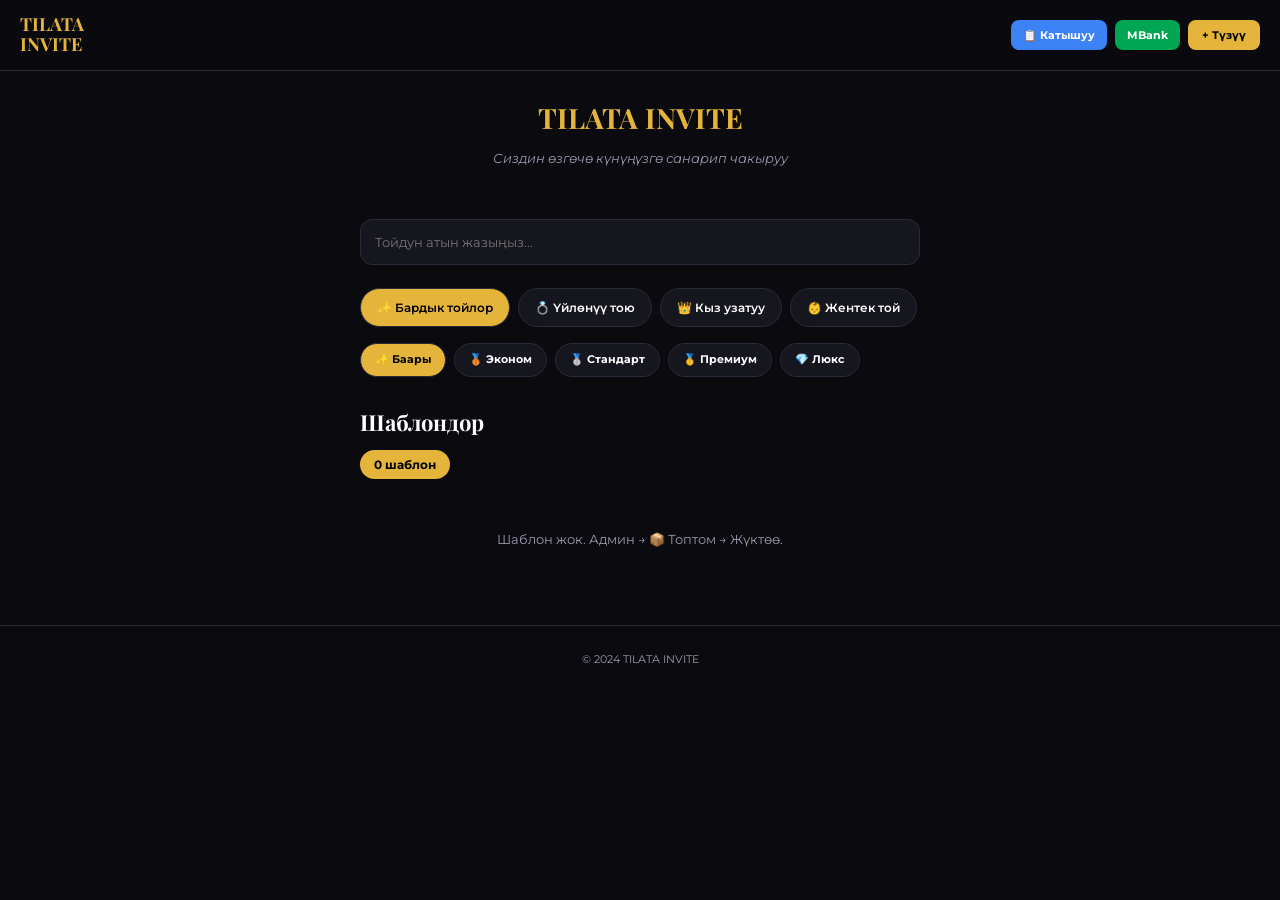
==== commit d4819435: "Add files via upload" ====
--- a/tilata.html
+++ b/tilata.html
@@ -4,2047 +4,950 @@
 <meta charset="UTF-8">
 <meta name="viewport" content="width=device-width,initial-scale=1.0">
 <title>TILATA INVITE</title>
-
+<link href="https://fonts.googleapis.com/css2?family=Playfair+Display:wght@400;700&family=Montserrat:wght@300;400;600;700&display=swap" rel="stylesheet">
 <style>
-*{
-  box-sizing:border-box;
-  margin:0;
-  padding:0;
-}
-
-body{
-  font-family:Arial,sans-serif;
-  background:#09090d;
-  color:white;
-  min-height:100vh;
-}
-
-header{
-  position:sticky;
-  top:0;
-  z-index:100;
-  display:flex;
-  justify-content:space-between;
-  align-items:center;
-  padding:12px 15px;
-  background:rgba(10,10,15,.96);
-  border-bottom:1px solid #292938;
-}
-
-.logo{
-  color:#e5b53b;
-  font-size:19px;
-  font-weight:800;
-  line-height:1;
-}
-
-.header-buttons{
-  display:flex;
-  gap:6px;
-}
-
-button{
-  border:0;
-  cursor:pointer;
-  font-weight:700;
-}
-
-.header-btn{
-  padding:9px 11px;
-  border-radius:9px;
-  font-size:11px;
-}
-
-.rsvp-top{
-  background:#3b82f6;
-  color:white;
-}
-
-.mbank-top{
-  background:#00a651;
-  color:white;
-}
-
-.create-top{
-  background:#e5b53b;
-  color:#000;
-}
-
-.container{
-  max-width:650px;
-  margin:auto;
-  padding:18px;
-}
-
-.hero{
-  text-align:center;
-  padding:25px 10px;
-}
-
-.hero h1{
-  font-size:30px;
-  color:#e5b53b;
-  margin-bottom:8px;
-}
-
-.hero p{
-  color:#aaa;
-  font-size:13px;
-}
-
-.search{
-  margin-bottom:12px;
-}
-
-.search input{
-  width:100%;
-  padding:14px;
-  background:#15151e;
-  border:1px solid #30303d;
-  color:white;
-  border-radius:12px;
-  outline:none;
-}
-
-.categories{
-  display:flex;
-  gap:8px;
-  overflow-x:auto;
-  padding:5px 0 12px;
-}
-
-.categories::-webkit-scrollbar{
-  display:none;
-}
-
-.category{
-  flex:none;
-  padding:9px 15px;
-  border-radius:25px;
-  background:#171720;
-  border:1px solid #30303d;
-  color:white;
-  font-size:12px;
-}
-
-.category.active{
-  background:#e5b53b;
-  color:#000;
-}
-
-.title-row{
-  display:flex;
-  justify-content:space-between;
-  align-items:center;
-  margin:15px 0 10px;
-}
-
-.title-row h2{
-  font-size:21px;
-}
-
-.count{
-  background:#e5b53b;
-  color:#000;
-  padding:5px 10px;
-  border-radius:20px;
-  font-size:11px;
-  font-weight:bold;
-}
-
-.templates{
-  display:flex;
-  flex-direction:column;
-  gap:16px;
-}
-
-.card{
-  overflow:hidden;
-  background:#16161f;
-  border:1px solid #30303d;
-  border-radius:17px;
-}
-
-.card-image{
-  height:280px;
-  position:relative;
-  display:flex;
-  justify-content:center;
-  align-items:center;
-  overflow:hidden;
-}
-
-.card-image::before{
-  content:"";
-  position:absolute;
-  inset:-30px;
-  background:inherit;
-  filter:blur(0);
-  animation:zoom 12s infinite alternate;
-}
-
-@keyframes zoom{
-  from{transform:scale(1)}
-  to{transform:scale(1.12)}
-}
-
-.wedding{
-  background:
-    radial-gradient(circle at 50% 35%,#f7df9c,#7e5529 35%,#16100b 80%);
-}
-
-.sunnat{
-  background:
-    radial-gradient(circle at 50% 35%,#9bd7ff,#32628b 40%,#07111c 85%);
-}
-
-.kudau{
-  background:
-    radial-gradient(circle at 50% 35%,#ffd6df,#a74b67 40%,#210d14 85%);
-}
-
-.birthday{
-  background:
-    radial-gradient(circle at 50% 35%,#ffe680,#8e5fba 40%,#17102a 85%);
-}
-
-.beshik{
-  background:
-    radial-gradient(circle at 50% 35%,#b9f5dc,#3c8f7c 40%,#071c17 85%);
-}
-
-.house{
-  background:
-    radial-gradient(circle at 50% 35%,#f2c58d,#8b5635 40%,#24140c 85%);
-}
-
-.card-center{
-  position:relative;
-  z-index:2;
-  text-align:center;
-  padding:20px;
-}
-
-.card-icon{
-  font-size:65px;
-  margin-bottom:10px;
-}
-
-.card-name{
-  font-family:Georgia,serif;
-  font-size:27px;
-  color:#fff1bd;
-  text-shadow:0 2px 15px #000;
-}
-
-.card-type{
-  margin-top:7px;
-  font-size:12px;
-  letter-spacing:3px;
-  color:white;
-}
-
-.badge{
-  position:absolute;
-  z-index:3;
-  top:12px;
-  left:12px;
-  background:#e5b53b;
-  color:#000;
-  padding:6px 12px;
-  border-radius:20px;
-  font-size:11px;
-  font-weight:bold;
-}
-
-.card-body{
-  padding:15px;
-}
-
-.card-body h3{
-  color:#e5b53b;
-  margin-bottom:6px;
-}
-
-.card-body p{
-  color:#aaa;
-  font-size:12px;
-  margin-bottom:12px;
-}
-
-.price{
-  display:flex;
-  justify-content:space-between;
-  align-items:center;
-  background:#0c0c12;
-  padding:11px;
-  border-radius:10px;
-  margin-bottom:10px;
-}
-
-.price strong{
-  font-size:21px;
-  color:#e5b53b;
-}
-
-.select-btn{
-  width:100%;
-  padding:13px;
-  border-radius:10px;
-  background:#e5b53b;
-  color:#000;
-  font-size:13px;
-}
-
-.step{
-  display:none;
-}
-
-.step.active{
-  display:block;
-}
-
-.back{
-  width:100%;
-  padding:12px;
-  background:transparent;
-  border:1px solid #e5b53b;
-  color:#e5b53b;
-  border-radius:10px;
-  margin-bottom:15px;
-}
-
-.form-box{
-  background:#16161f;
-  border:1px solid #30303d;
-  border-radius:15px;
-  padding:17px;
-}
-
-label{
-  display:block;
-  color:#aaa;
-  font-size:11px;
-  margin:12px 0 5px;
-}
-
-input,textarea,select{
-  width:100%;
-  background:#09090d;
-  color:white;
-  border:1px solid #30303d;
-  border-radius:9px;
-  padding:12px;
-  outline:none;
-}
-
-textarea{
-  min-height:80px;
-  resize:vertical;
-}
-
-.form-btn{
-  width:100%;
-  padding:14px;
-  border-radius:10px;
-  background:#e5b53b;
-  color:#000;
-  margin-top:10px;
-}
-
-.payment-box{
-  margin-top:15px;
-  padding:17px;
-  background:#101a14;
-  border:1px solid #00a651;
-  border-radius:12px;
-  text-align:center;
-}
-
-.payment-number{
-  font-size:24px;
-  color:#00d66b;
-  font-weight:800;
-  margin:10px 0;
-}
-
-.copy-btn{
-  background:#00a651;
-  color:white;
-  padding:12px 20px;
-  border-radius:9px;
-}
-
-.modal{
-  display:none;
-  position:fixed;
-  inset:0;
-  z-index:1000;
-  background:rgba(0,0,0,.88);
-  align-items:center;
-  justify-content:center;
-  padding:18px;
-}
-
-.modal.show{
-  display:flex;
-}
-
-.modal-box{
-  width:100%;
-  max-width:480px;
-  max-height:90vh;
-  overflow:auto;
-  background:#171720;
-  border:1px solid #e5b53b;
-  border-radius:17px;
-  padding:20px;
-  position:relative;
-}
-
-.close{
-  position:absolute;
-  top:10px;
-  right:13px;
-  background:none;
-  color:#aaa;
-  font-size:26px;
-}
-
-.modal-title{
-  text-align:center;
-  color:#e5b53b;
-  margin-bottom:17px;
-}
-
-.rsvp-choice{
-  width:100%;
-  padding:13px;
-  border-radius:10px;
-  margin-top:8px;
-  font-size:13px;
-}
-
-.yes{
-  background:#00a651;
-  color:white;
-}
-
-.no{
-  background:#e74c3c;
-  color:white;
-}
-
-.maybe{
-  background:#e5b53b;
-  color:#000;
-}
-
-.preview{
-  position:fixed;
-  inset:0;
-  z-index:2000;
-  display:none;
-  background:#000;
-}
-
-.preview.show{
-  display:flex;
-}
-
-.preview-inner{
-  width:100%;
-  height:100%;
-  display:flex;
-  align-items:center;
-  justify-content:center;
-  position:relative;
-  overflow:hidden;
-}
-
-.preview-bg{
-  position:absolute;
-  inset:-20px;
-  opacity:.95;
-  animation:zoom 18s infinite alternate;
-}
-
-.preview-text{
-  position:relative;
-  z-index:3;
-  text-align:center;
-  padding:25px;
-}
-
-.preview-text .icon{
-  font-size:75px;
-}
-
-.preview-text h1{
-  font-family:Georgia,serif;
-  font-size:45px;
-  color:#ffe8a0;
-  text-shadow:0 2px 20px #000;
-}
-
-.preview-text h2{
-  margin-top:12px;
-  letter-spacing:4px;
-}
-
-.preview-close{
-  position:absolute;
-  z-index:10;
-  top:18px;
-  right:18px;
-  width:45px;
-  height:45px;
-  border-radius:50%;
-  background:rgba(0,0,0,.7);
-  color:white;
-  font-size:22px;
-}
-
-.preview-select{
-  position:absolute;
-  z-index:10;
-  bottom:35px;
-  left:50%;
-  transform:translateX(-50%);
-  padding:14px 28px;
-  border-radius:30px;
-  background:#e5b53b;
-  color:#000;
-  white-space:nowrap;
-}
-
-.toast{
-  position:fixed;
-  z-index:5000;
-  bottom:25px;
-  left:50%;
-  transform:translateX(-50%);
-  background:#00a651;
-  color:white;
-  padding:12px 20px;
-  border-radius:10px;
-  display:none;
-  font-size:13px;
-}
-
-.toast.show{
-  display:block;
-}
-
-footer{
-  text-align:center;
-  padding:30px 15px;
-  color:#777;
-  font-size:11px;
-}
-
-@media(max-width:420px){
-  .header-buttons{
-    gap:4px;
-  }
-
-  .header-btn{
-    padding:8px 7px;
-    font-size:10px;
-  }
-
-  .preview-text h1{
-    font-size:35px;
-  }
-}
+:root{--bg:#0a0a0f;--card:#16161f;--gold:#e5b53b;--txt:#fff;--muted:#9a9aae;--brd:#2a2a3a;--green:#00a651;--red:#e74c3c;--blue:#3b82f6;--purple:#8b5cf6}
+*{margin:0;padding:0;box-sizing:border-box;font-family:'Montserrat',sans-serif}
+body{background:var(--bg);color:var(--txt);line-height:1.6;min-height:100vh}
+header{display:flex;justify-content:space-between;align-items:center;padding:15px 20px;border-bottom:1px solid var(--brd);background:rgba(10,10,15,.97);position:sticky;top:0;z-index:100}
+.logo{font-family:'Playfair Display',serif;font-size:18px;font-weight:700;color:var(--gold);line-height:1.1}
+.hbtns{display:flex;gap:8px;flex-wrap:wrap}
+.btn-mbank{background:var(--green);color:#fff;border:none;padding:8px 12px;border-radius:8px;font-weight:700;font-size:11px;cursor:pointer}
+.btn-rsvp{background:var(--blue);color:#fff;border:none;padding:8px 12px;border-radius:8px;font-weight:700;font-size:11px;cursor:pointer}
+.btn-create{background:var(--gold);color:#000;border:none;padding:8px 14px;border-radius:8px;font-weight:700;font-size:11px;cursor:pointer}
+.btn-admin{background:var(--purple);color:#fff;border:none;padding:8px 12px;border-radius:8px;font-weight:700;font-size:11px;cursor:pointer}
+.container{max-width:600px;margin:0 auto;padding:20px}
+.hero{text-align:center;padding:25px 20px 15px}
+.hero h1{font-family:'Playfair Display',serif;font-size:28px;color:var(--gold);margin-bottom:8px}
+.hero p{font-size:13px;color:var(--muted);font-style:italic}
+.search input{width:100%;background:var(--card);border:1px solid var(--brd);color:#fff;padding:14px;border-radius:12px;outline:none;font-size:13px;margin:15px 0}
+.cat-scroll,.tier-scroll{display:flex;gap:8px;overflow-x:auto;padding:8px 0;scrollbar-width:none}
+.cat-scroll::-webkit-scrollbar,.tier-scroll::-webkit-scrollbar{display:none}
+.cat-pill{background:var(--card);border:1px solid var(--brd);color:var(--txt);padding:9px 16px;border-radius:30px;font-size:12px;white-space:nowrap;cursor:pointer;font-weight:600}
+.cat-pill.active{background:var(--gold);color:#000}
+.tier-pill{background:var(--card);border:1px solid var(--brd);color:var(--txt);padding:7px 14px;border-radius:20px;font-size:11px;white-space:nowrap;cursor:pointer;font-weight:700}
+.tier-pill.active{background:var(--gold);color:#000}
+@keyframes kenburns{0%{transform:scale(1) translate(0,0)}50%{transform:scale(1.15) translate(-10px,-5px)}100%{transform:scale(1.05) translate(10px,5px)}}
+@keyframes shine{0%{background-position:-200% center}100%{background-position:200% center}}
+@keyframes pulseGlow{0%,100%{text-shadow:0 0 10px rgba(229,181,59,.5)}50%{text-shadow:0 0 30px rgba(229,181,59,1)}}
+@keyframes fadeUp{from{opacity:0;transform:translateY(20px)}to{opacity:1;transform:translateY(0)}}
+.tcards{display:flex;flex-direction:column;gap:16px;margin-top:15px}
+.tcard{background:var(--card);border:1px solid var(--brd);border-radius:16px;overflow:hidden;cursor:pointer;position:relative}
+.tcard.t1{border-color:#cd7f32}.tcard.t2{border-color:#c0c0c0}.tcard.t3{border-color:var(--gold)}.tcard.t4{border-color:#a5f3fc;box-shadow:0 0 20px rgba(165,243,252,.2)}
+.tcard-img{width:100%;height:280px;background:#0f0f15;position:relative;overflow:hidden;display:flex;align-items:center;justify-content:center}
+.tcard-img img{position:absolute;width:100%;height:100%;object-fit:cover;animation:kenburns 20s ease-in-out infinite alternate}
+.tcard-img .overlay{position:absolute;inset:0;background:linear-gradient(180deg,rgba(0,0,0,.1) 0%,rgba(0,0,0,.3) 40%,rgba(0,0,0,.85) 100%);z-index:2}
+.tcard-img .top-text{position:absolute;top:20px;left:0;right:0;text-align:center;z-index:3;color:#fff;font-size:11px;letter-spacing:4px;text-transform:uppercase;text-shadow:0 2px 10px rgba(0,0,0,.8)}
+.tcard-img .bottom-text{position:absolute;bottom:20px;left:0;right:0;text-align:center;z-index:3;color:#fff;padding:0 15px}
+.tcard-img .names{font-family:'Playfair Display',serif;font-size:26px;background:linear-gradient(90deg,var(--gold) 0%,#fff8d6 50%,var(--gold) 100%);background-size:200% auto;-webkit-background-clip:text;-webkit-text-fill-color:transparent;animation:shine 3s linear infinite;font-style:italic}
+.tcard-img .type-text{font-size:11px;color:#fff;letter-spacing:3px;margin-top:5px;text-shadow:0 2px 8px rgba(0,0,0,.9);font-weight:600}
+.tbadges{position:absolute;top:12px;left:12px;display:flex;flex-direction:column;gap:6px;z-index:5}
+.tbadge{background:var(--gold);color:#000;padding:5px 12px;border-radius:20px;font-size:11px;font-weight:700}
+.tbadge.red{background:var(--red);color:#fff}
+.tbadge.music{background:var(--purple);color:#fff}
+.tbadge.tier1{background:#cd7f32;color:#fff}.tbadge.tier2{background:#c0c0c0;color:#000}
+.tbadge.tier3{background:var(--gold);color:#000}.tbadge.tier4{background:linear-gradient(90deg,#a5f3fc,var(--gold));color:#000}
+.tcard-body{padding:16px}
+.tcard-title{font-family:'Playfair Display',serif;font-size:19px;margin-bottom:6px}
+.tcard-desc{font-size:12px;color:var(--muted);margin-bottom:14px}
+.tcard-price{background:var(--bg);border:1px solid var(--brd);border-radius:12px;padding:12px;display:flex;justify-content:space-between;align-items:center;margin-bottom:12px}
+.tcard-price .now{font-size:22px;font-weight:700;color:var(--gold)}
+.tcard-price .old{font-size:13px;color:var(--muted);text-decoration:line-through;margin-left:6px}
+.tcard-price .once{background:rgba(0,166,81,.15);color:var(--green);padding:5px 12px;border-radius:20px;font-size:11px;font-weight:700}
+.tcard-btn{background:var(--gold);color:#000;border:none;padding:12px;border-radius:10px;font-weight:700;font-size:13px;cursor:pointer;width:100%}
+.step{display:none}.step.active{display:block;animation:fadeUp .4s ease-out}
+.btn{background:var(--gold);color:#000;border:none;padding:13px;border-radius:10px;font-weight:700;font-size:13px;cursor:pointer;width:100%;margin-bottom:8px}
+.btn.green{background:var(--green);color:#fff}
+.btn.outline{background:transparent;border:1px solid var(--gold);color:var(--gold)}
+.btn.red{background:var(--red);color:#fff}
+.btn.blue{background:var(--blue);color:#fff}
+.btn.purple{background:var(--purple);color:#fff}
+label{display:block;font-size:11px;color:var(--muted);margin-bottom:4px;text-transform:uppercase;letter-spacing:1px;margin-top:8px}
+input,textarea,select{width:100%;background:var(--bg);border:1px solid var(--brd);color:#fff;padding:11px;border-radius:8px;outline:none;margin-bottom:10px;font-size:13px}
+textarea{resize:vertical;min-height:60px}
+.modal{display:none;position:fixed;inset:0;background:rgba(0,0,0,.92);z-index:1000;justify-content:center;align-items:center;padding:20px;overflow-y:auto}
+.modal.show{display:flex}
+.mbox{background:var(--card);border:1px solid var(--gold);border-radius:16px;padding:22px;max-width:480px;width:100%;max-height:92vh;overflow-y:auto;position:relative}
+.mbox h3{color:var(--gold);font-family:'Playfair Display',serif;margin-bottom:18px;font-size:19px;text-align:center}
+.close-x{position:absolute;top:14px;right:18px;background:none;border:none;color:var(--muted);font-size:24px;cursor:pointer}
+.tabs{display:flex;gap:5px;margin-bottom:15px;background:var(--bg);padding:4px;border-radius:10px;overflow-x:auto}
+.tab{flex:1;text-align:center;padding:8px;border-radius:7px;font-size:11px;font-weight:600;color:var(--muted);cursor:pointer;white-space:nowrap;min-width:60px}
+.tab.active{background:var(--gold);color:#000}
+.tab-content{display:none}.tab-content.active{display:block}
+.a-item{background:var(--bg);border:1px solid var(--brd);border-radius:10px;padding:12px;margin-bottom:10px;display:flex;gap:8px;align-items:center}
+.a-item img{width:50px;height:50px;object-fit:cover;border-radius:8px;flex-shrink:0}
+.a-item .info{flex:1}
+.a-item h4{color:var(--gold);font-size:13px;margin-bottom:3px}
+.a-item p{color:var(--muted);font-size:11px}
+.img-preview{width:100%;max-height:300px;border-radius:10px;object-fit:contain;margin-bottom:10px;display:none;background:#0f0f15;padding:5px}
+.file-label{background:var(--bg);border:1px dashed var(--gold);border-radius:8px;padding:15px;text-align:center;cursor:pointer;font-size:12px;color:var(--gold);margin-bottom:10px;display:block}
+.file-label.green{border-color:var(--green);color:var(--green)}
+.toast{position:fixed;bottom:30px;left:50%;transform:translateX(-50%);background:var(--green);color:#fff;padding:13px 22px;border-radius:10px;font-weight:600;font-size:13px;z-index:9999;display:none}
+.toast.show{display:block}
+.empty{color:var(--muted);text-align:center;padding:25px;font-size:13px}
+.info-box{background:rgba(59,130,246,.1);border:1px solid var(--blue);border-radius:8px;padding:10px;font-size:11px;color:#93c5fd;margin-bottom:10px}
+.admin-box{background:rgba(139,92,246,.15);border:2px solid var(--purple);border-radius:12px;padding:16px;margin-bottom:15px;text-align:center}
+.admin-box h3{color:var(--purple);font-family:'Playfair Display',serif;font-size:16px;margin-bottom:8px}
+.admin-box p{color:#c4b5fd;font-size:12px}
+.tier-box{background:var(--bg);border:2px solid var(--brd);border-radius:12px;padding:12px;margin-bottom:10px;display:grid;grid-template-columns:1fr 1fr;gap:8px}
+.tier-opt{padding:12px;border-radius:10px;text-align:center;cursor:pointer;border:2px solid var(--brd);background:var(--card)}
+.tier-opt.active.t1{border-color:#cd7f32;background:rgba(205,127,50,.15)}
+.tier-opt.active.t2{border-color:#c0c0c0;background:rgba(192,192,192,.15)}
+.tier-opt.active.t3{border-color:var(--gold);background:rgba(229,181,59,.15)}
+.tier-opt.active.t4{border-color:#a5f3fc;background:rgba(165,243,252,.15)}
+.tier-opt .icon{font-size:20px;margin-bottom:4px}
+.tier-opt .name{font-size:11px;font-weight:700;color:#fff}
+.tier-opt .price{font-size:13px;font-weight:700;color:var(--gold);margin-top:3px}
+footer{text-align:center;padding:25px;border-top:1px solid var(--brd);color:var(--muted);font-size:11px;margin-top:30px}
+.preview-modal{display:none;position:fixed;inset:0;background:#000;z-index:2000;justify-content:center;align-items:center}
+.preview-modal.show{display:flex}
+.preview-content{width:100%;height:100%;position:relative;overflow:hidden}
+.preview-content img{position:absolute;width:100%;height:100%;object-fit:cover;animation:kenburns 25s ease-in-out infinite alternate}
+.preview-content .overlay{position:absolute;inset:0;background:linear-gradient(180deg,rgba(0,0,0,.15) 0%,rgba(0,0,0,.4) 40%,rgba(0,0,0,.9) 100%)}
+.preview-content .top-text{position:absolute;top:60px;left:0;right:0;text-align:center;color:#fff;font-size:13px;letter-spacing:5px;text-transform:uppercase;text-shadow:0 2px 15px rgba(0,0,0,.9)}
+.preview-content .center-text{position:absolute;top:50%;left:0;right:0;transform:translateY(-50%);text-align:center;color:#fff;padding:0 20px}
+.preview-content .names{font-family:'Playfair Display',serif;font-size:48px;background:linear-gradient(90deg,var(--gold) 0%,#fff8d6 50%,var(--gold) 100%);background-size:200% auto;-webkit-background-clip:text;-webkit-text-fill-color:transparent;animation:shine 3s linear infinite,pulseGlow 2s infinite;font-style:italic;line-height:1.2}
+.preview-content .type-text{font-size:16px;color:#fff;letter-spacing:5px;margin-top:15px;font-weight:600}
+.preview-close{position:absolute;top:20px;right:20px;background:rgba(0,0,0,.7);color:#fff;width:44px;height:44px;border-radius:50%;border:none;font-size:22px;cursor:pointer;z-index:10}
+.preview-music-btn{position:absolute;bottom:30px;left:50%;transform:translateX(-50%);background:rgba(0,0,0,.8);color:var(--gold);padding:14px 28px;border-radius:30px;border:2px solid var(--gold);font-size:14px;font-weight:700;cursor:pointer;z-index:10}
+.preview-select-btn{position:absolute;bottom:100px;left:50%;transform:translateX(-50%);background:var(--gold);color:#000;padding:14px 40px;border-radius:30px;border:none;font-size:14px;font-weight:700;cursor:pointer;z-index:10}
+.inv-wrap{background:linear-gradient(180deg,#3a2a1a,#1a1410);border-radius:16px;padding:15px;margin:15px 0;border:1px solid var(--gold)}
+.inv-card{background:linear-gradient(135deg,#1a1a24,#0f0f15);border:2px solid var(--gold);border-radius:12px;padding:30px 20px;text-align:center;color:#fff;position:relative;overflow:hidden}
+.inv-card::before{content:"";position:absolute;top:0;left:0;right:0;height:4px;background:linear-gradient(90deg,transparent,var(--gold),transparent)}
+.inv-top{font-size:10px;letter-spacing:3px;color:var(--gold);margin-bottom:12px;text-transform:uppercase}
+.inv-heart{font-size:22px;color:var(--gold);margin-bottom:12px}
+.inv-photo{width:100%;max-height:400px;border-radius:10px;object-fit:contain;margin-bottom:15px;display:none;border:2px solid var(--gold);background:#0f0f15}
+.inv-names{font-family:'Playfair Display',serif;font-size:26px;color:var(--gold);margin-bottom:8px}
+.inv-date{font-size:12px;color:#e8d5b0;font-weight:600;margin-bottom:16px}
+.countdown{display:flex;justify-content:center;gap:5px;margin-bottom:15px}
+.cd-item{background:rgba(229,181,59,.12);border:1px solid rgba(229,181,59,.3);border-radius:8px;padding:7px 9px;min-width:50px}
+.cd-num{font-size:16px;font-weight:700;color:var(--gold)}
+.cd-lbl{font-size:8px;color:#e8d5b0;text-transform:uppercase}
+.inv-msg{font-size:12px;color:#d4c5a0;font-style:italic;margin-bottom:12px;padding:0 6px}
+.inv-loc{font-size:13px;font-weight:700;color:var(--gold);margin-bottom:3px}
+.inv-addr{font-size:10px;color:#e8d5b0}
+.schedule{background:var(--card);border:1px solid var(--brd);border-radius:12px;padding:16px;margin:15px 0}
+.schedule h3{color:var(--gold);font-family:'Playfair Display',serif;margin-bottom:12px;font-size:16px}
+.sch-item{display:flex;gap:12px;padding:10px 0;border-bottom:1px solid var(--brd)}
+.sch-item:last-child{border-bottom:none}
+.sch-time{color:var(--gold);font-weight:700;font-size:14px;min-width:60px}
+.sch-text{color:#e8d5b0;font-size:13px;flex:1}
+.map-buttons{background:var(--card);border:2px solid var(--gold);border-radius:12px;padding:20px;margin:15px 0;text-align:center}
+.map-buttons h3{color:var(--gold);font-family:'Playfair Display',serif;margin-bottom:12px;font-size:16px}
+.map-buttons .addr{color:#e8d5b0;font-size:14px;margin-bottom:15px;padding:10px;background:var(--bg);border-radius:8px}
+.map-grid{display:grid;grid-template-columns:1fr 1fr;gap:8px}
+.map-grid a{padding:12px;border-radius:10px;font-weight:700;font-size:12px;text-decoration:none;display:block;text-align:center}
+.map-gis{background:var(--gold);color:#000}
+.map-yandex{background:var(--red);color:#fff}
+.map-google{background:var(--blue);color:#fff;grid-column:span 2}
+.music-box{background:var(--card);border:1px solid var(--brd);border-radius:12px;padding:16px;margin:15px 0}
+.music-box h3{color:var(--gold);font-family:'Playfair Display',serif;margin-bottom:12px;font-size:16px}
+.music-player{display:flex;align-items:center;gap:12px;background:var(--bg);border-radius:10px;padding:12px}
+.music-play{width:44px;height:44px;border-radius:50%;background:var(--gold);color:#000;border:none;font-size:18px;cursor:pointer;display:flex;align-items:center;justify-content:center;flex-shrink:0}
+.music-info{flex:1}
+.music-name{color:var(--gold);font-weight:700;font-size:13px}
+.music-sub{color:var(--muted);font-size:11px}
+.rsvp-box{background:var(--card);border:2px solid var(--green);border-radius:12px;padding:16px;margin:15px 0}
+.rsvp-box h3{color:var(--green);font-family:'Playfair Display',serif;margin-bottom:12px;font-size:16px}
+.rsvp-btn{width:100%;padding:12px;border-radius:10px;font-weight:700;font-size:13px;cursor:pointer;border:none;margin-bottom:8px}
+.rsvp-yes{background:var(--green);color:#fff}
+.rsvp-no{background:var(--red);color:#fff}
+.rsvp-maybe{background:var(--gold);color:#000}
+.rsvp-status{text-align:center;padding:12px;border-radius:10px;font-weight:700;margin-top:8px}
+.rsvp-list{background:var(--bg);border-radius:10px;padding:12px;margin-top:12px;max-height:250px;overflow-y:auto}
+.rsvp-list-item{padding:8px 0;border-bottom:1px solid var(--brd);font-size:12px;display:flex;justify-content:space-between;align-items:center}
+.rsvp-list-item:last-child{border-bottom:none}
+.rsvp-list-item .name{color:#fff;font-weight:600}
+.wishes-box{background:var(--card);border:1px solid var(--brd);border-radius:12px;padding:16px;margin:15px 0}
+.wishes-box h3{color:var(--gold);font-family:'Playfair Display',serif;margin-bottom:12px;font-size:16px}
+.wish-item{background:var(--bg);border-radius:10px;padding:12px;margin-bottom:8px;border-left:3px solid var(--gold)}
+.wish-name{color:var(--gold);font-weight:700;font-size:12px;margin-bottom:4px}
+.wish-text{color:#e8d5b0;font-size:12px;font-style:italic}
+.sch-form-row{display:grid;grid-template-columns:80px 1fr 40px;gap:6px;margin-bottom:6px}
+.sch-form-row input{margin-bottom:0}
+.sch-form-row button{background:var(--red);border:none;color:#fff;border-radius:8px;cursor:pointer;font-size:16px}
+.check-box{background:rgba(0,166,81,.1);border:1px solid var(--green);border-radius:12px;padding:15px;margin:15px 0}
+.check-box p{font-size:13px;margin-bottom:8px}
+.check-box .link-box{background:var(--bg);border-radius:8px;padding:10px;word-break:break-all;font-size:10px;color:var(--gold);font-family:monospace;margin:8px 0}
+/* ТҮС ТАНДОО */
+.theme-grid{display:grid;grid-template-columns:repeat(5,1fr);gap:8px;margin:10px 0}
+.theme-opt{height:50px;border-radius:10px;cursor:pointer;border:3px solid transparent;transition:all .3s}
+.theme-opt.active{border-color:var(--gold);transform:scale(1.05)}
+.theme-1{background:linear-gradient(135deg,#0a0a0f,#16161f)}
+.theme-2{background:linear-gradient(135deg,#1a0a0a,#2a1010)}
+.theme-3{background:linear-gradient(135deg,#0a1a0a,#102a10)}
+.theme-4{background:linear-gradient(135deg,#0a0a1a,#10102a)}
+.theme-5{background:linear-gradient(135deg,#1a0a1a,#2a102a)}
+.theme-6{background:linear-gradient(135deg,#2b1f14,#3a2a1a)}
+.theme-7{background:linear-gradient(135deg,#0a1a1a,#102a2a)}
+.theme-8{background:linear-gradient(135deg,#1a1a0a,#2a2a10)}
+.theme-9{background:linear-gradient(135deg,#2a0a1a,#3a1028)}
+.theme-10{background:linear-gradient(135deg,#1a1a1a,#2a2a2a)}
 </style>
 </head>
-
 <body>
 
 <header>
-
-  <div class="logo">
-    TILATA<br>INVITE
-  </div>
-
-  <div class="header-buttons">
-
-    <button class="header-btn rsvp-top"
-      onclick="openRsvp()">
-      📋 Катышуу
-    </button>
-
-    <button class="header-btn mbank-top"
-      onclick="openMbank()">
-      💳 MBank
-    </button>
-
-    <button class="header-btn create-top"
-      onclick="startCreate()">
-      + Түзүү
-    </button>
-
-  </div>
-
+  <div class="logo">TILATA<br>INVITE</div>
+  <div class="hbtns">
+    <button class="btn-rsvp" onclick="openRsvpModal()">📋 Катышуу</button>
+    <button class="btn-mbank" id="adminBtn" onclick="openAdminLogin()">MBank</button>
+    <button class="btn-create" onclick="startCreateFlow()">+ Түзүү</button>
+  </div>
 </header>
 
-
-<!-- ================= HOME ================= -->
-
-<section id="home" class="step active">
-
-  <div class="hero">
-
-    <h1>TILATA INVITE</h1>
-
-    <p>
-      Сиздин өзгөчө күнүңүзгө санарип чакыруу
-    </p>
-
-  </div>
-
-
+<!-- HOME -->
+<div class="step active" id="stepHome">
+  <div class="hero"><h1>TILATA INVITE</h1><p>Сиздин өзгөчө күнүңүзгө санарип чакыруу</p></div>
   <div class="container">
-
-    <div class="search">
-
-      <input
-        id="search"
-        type="text"
-        placeholder="Тойдун атын жазыңыз..."
-        oninput="renderTemplates()">
-
+    <div class="search"><input type="text" id="searchInput" placeholder="Тойдун атын жазыңыз..." onkeyup="filterTemplates()"></div>
+    <div class="cat-scroll" id="catScroll"></div>
+    <div class="tier-scroll" id="tierScroll"></div>
+    <h2 style="font-family:'Playfair Display',serif;font-size:22px;margin:20px 0 10px">Шаблондор</h2>
+    <div style="display:inline-block;background:var(--gold);color:#000;padding:5px 14px;border-radius:20px;font-size:12px;font-weight:700;margin-bottom:10px" id="tplCount">0 шаблон</div>
+    <div class="tcards" id="templateList"></div>
+  </div>
+</div>
+
+<!-- FORM -->
+<div class="step" id="stepForm">
+  <div class="hero"><h1 style="font-size:22px">Чакыруу түзүү</h1></div>
+  <div class="container">
+    <button class="btn outline" onclick="showStep('stepHome')">← Артка</button>
+    <div id="adminNoticeBox"></div>
+
+    <h3 style="color:var(--gold);font-family:'Playfair Display',serif;margin-top:15px;font-size:15px">📝 Негизги маалымат</h3>
+    <label>Тойдун түрү</label><select id="fType"></select>
+    <label>Кимдердин атынан</label><input type="text" id="fNames" placeholder="Эмирлан & Айгерим">
+    <label>Дата жана убакыт</label><input type="datetime-local" id="fDate">
+    <label>Жай</label><input type="text" id="fLoc" placeholder="Saltanat Palace">
+    <label>Дарек</label><input type="text" id="fAddr" placeholder="Бишкек, Матросов 260">
+    <label>Билдирүү</label><textarea id="fMsg" placeholder="Кош келиңиздер!"></textarea>
+
+    <h3 style="color:var(--gold);font-family:'Playfair Display',serif;margin-top:20px;font-size:15px">🎨 Фондун түсү</h3>
+    <div class="theme-grid" id="themeGrid">
+      <div class="theme-opt theme-1 active" data-theme="1" onclick="selectTheme(1)"></div>
+      <div class="theme-opt theme-2" data-theme="2" onclick="selectTheme(2)"></div>
+      <div class="theme-opt theme-3" data-theme="3" onclick="selectTheme(3)"></div>
+      <div class="theme-opt theme-4" data-theme="4" onclick="selectTheme(4)"></div>
+      <div class="theme-opt theme-5" data-theme="5" onclick="selectTheme(5)"></div>
+      <div class="theme-opt theme-6" data-theme="6" onclick="selectTheme(6)"></div>
+      <div class="theme-opt theme-7" data-theme="7" onclick="selectTheme(7)"></div>
+      <div class="theme-opt theme-8" data-theme="8" onclick="selectTheme(8)"></div>
+      <div class="theme-opt theme-9" data-theme="9" onclick="selectTheme(9)"></div>
+      <div class="theme-opt theme-10" data-theme="10" onclick="selectTheme(10)"></div>
     </div>
 
-
-    <div class="categories" id="categories"></div>
-
-
-    <div class="title-row">
-
-      <h2>Шаблондор</h2>
-
-      <span class="count" id="count">
-        0 шаблон
-      </span>
-
+    <h3 style="color:var(--gold);font-family:'Playfair Display',serif;margin-top:20px;font-size:15px">✨ Сапат деңгээли</h3>
+    <div class="tier-box" id="tierBox">
+      <div class="tier-opt t1" data-tier="1" onclick="selectTier(1)"><div class="icon">🥉</div><div class="name">ЭКОНОМ</div><div class="price" id="tp1">490 сом</div></div>
+      <div class="tier-opt t2" data-tier="2" onclick="selectTier(2)"><div class="icon">🥈</div><div class="name">СТАНДАРТ</div><div class="price" id="tp2">690 сом</div></div>
+      <div class="tier-opt t3 active" data-tier="3" onclick="selectTier(3)"><div class="icon">🥇</div><div class="name">ПРЕМИУМ</div><div class="price" id="tp3">990 сом</div></div>
+      <div class="tier-opt t4" data-tier="4" onclick="selectTier(4)"><div class="icon">💎</div><div class="name">ЛЮКС</div><div class="price" id="tp4">1490 сом</div></div>
     </div>
 
-
-    <div
-      class="templates"
-      id="templates">
+    <h3 style="color:var(--gold);font-family:'Playfair Display',serif;margin-top:20px;font-size:15px">🎵 Музыка</h3>
+    <div class="info-box">💡 MP3 URL жазыңыз. Автоматтык ойнойт (Chrome бөгөттөсө — ▶ басыңыз)</div>
+    <label>Ыр аты</label><input type="text" id="fMusicName" placeholder="Мисалы: Кыргыз күүсү">
+    <label>MP3 URL</label><input type="text" id="fMusicUrl" placeholder="https://...mp3">
+
+    <h3 style="color:var(--gold);font-family:'Playfair Display',serif;margin-top:20px;font-size:15px">🕐 Тойдун программасы</h3>
+    <div id="schFormContainer"></div>
+    <button class="btn outline" onclick="addSchRow('','')" style="font-size:12px">+ Убакыт кошуу</button>
+
+    <h3 style="color:var(--gold);font-family:'Playfair Display',serif;margin-top:20px;font-size:15px">🗺️ Карта</h3>
+    <label>Дарек жазыңыз</label>
+    <input type="text" id="fMap" placeholder="Мисалы: Бишкек, Матросов 260">
+
+    <label>Сүрөт</label>
+    <input type="file" id="fPhoto" accept="image/*" onchange="loadPhoto(event)">
+    <button class="btn" onclick="goToPreview()" style="margin-top:15px">👁️ Текшерүү</button>
+  </div>
+</div>
+
+<!-- PREVIEW -->
+<div class="step" id="stepPreview">
+  <div class="hero"><h1 style="font-size:22px">👁️ Текшерүү</h1></div>
+  <div class="container">
+    <div style="background:rgba(0,166,81,.15);border:2px solid var(--green);border-radius:12px;padding:16px;margin-bottom:15px;text-align:center"><h3 style="color:var(--green);font-family:'Playfair Display',serif;font-size:16px;margin-bottom:8px">✅ Чакырууңуз даяр!</h3></div>
+    <div id="adminFreeBox"></div>
+    <div class="inv-wrap" id="previewWrap"><div class="inv-card">
+      <div class="inv-top" id="prvTop">Үйлөнүү тою</div>
+      <div class="inv-heart">🤍</div>
+      <img class="inv-photo" id="prvPhoto" src="">
+      <div class="inv-names" id="prvNames">Аты & Аты</div>
+      <div class="inv-date" id="prvDate"></div>
+      <div class="countdown">
+        <div class="cd-item"><div class="cd-num" id="prvD">0</div><div class="cd-lbl">күн</div></div>
+        <div class="cd-item"><div class="cd-num" id="prvH">0</div><div class="cd-lbl">саат</div></div>
+        <div class="cd-item"><div class="cd-num" id="prvM">0</div><div class="cd-lbl">мүн</div></div>
+        <div class="cd-item"><div class="cd-num" id="prvS">0</div><div class="cd-lbl">сек</div></div>
+      </div>
+      <div class="inv-msg" id="prvMsg"></div>
+      <div class="inv-loc" id="prvLoc"></div>
+      <div class="inv-addr" id="prvAddr"></div>
+    </div></div>
+    <div id="prvMusicDisplay"></div>
+    <div id="prvSchDisplay"></div>
+    <div id="prvMapDisplay"></div>
+    <button class="btn green" id="previewNextBtn" onclick="previewNextStep()">💳 Төлөмгө өтүү</button>
+    <button class="btn outline" onclick="showStep('stepForm')">✏️ Өзгөртүү</button>
+  </div>
+</div>
+
+<!-- PAYMENT -->
+<div class="step" id="stepPayment">
+  <div class="hero"><h1 style="font-size:22px">💳 Төлөм</h1></div>
+  <div class="container">
+    <button class="btn outline" onclick="showStep('stepPreview')">← Артка</button>
+    <div style="text-align:center;margin-top:15px;padding:20px;background:var(--card);border-radius:12px">
+      <h3 style="color:var(--green);margin-bottom:10px">Төлөнүүчү сумма</h3>
+      <div style="font-size:32px;font-weight:700;color:var(--gold)" id="payPrice">0</div>
+      <div style="font-size:20px;color:var(--green);font-weight:700;margin-top:10px" id="mbankNum">+996 556 652 652</div>
     </div>
-
-  </div>
-
-</section>
-
-
-<!-- ================= CREATE ================= -->
-
-<section id="create" class="step">
-
+    <button class="btn green" style="margin-top:15px" onclick="confirmPaid()">✅ Мен төлөдүм</button>
+  </div>
+</div>
+
+<!-- DONE -->
+<div class="step" id="stepDone">
+  <div class="hero"><div style="font-size:60px">🎉</div><h1 style="font-size:22px">Чакырууңуз даяр!</h1></div>
   <div class="container">
-
-    <button
-      class="back"
-      onclick="showHome()">
-      ← Артка
-    </button>
-
-
-    <div class="form-box">
-
-      <h2
-        style="color:#e5b53b;margin-bottom:15px;text-align:center">
-        📝 Чакыруу түзүү
-      </h2>
-
-
-      <label>
-        Тойдун түрү
-      </label>
-
-      <select id="eventType">
-
-        <option>Үйлөнүү той</option>
-        <option>Кыз узатуу той</option>
-        <option>Сүннөт той</option>
-        <option>Жентек той</option>
-        <option>Туулган күн</option>
-        <option>Тушоо той</option>
-        <option>Бешик той</option>
-        <option>Үй той</option>
-        <option>Юбилей</option>
-        <option>Шерине</option>
-        <option>Ифтар</option>
-        <option>Ажы той</option>
-        <option>Маараке</option>
-        <option>Жаңы жыл</option>
-        <option>Корпоратив</option>
-
-      </select>
-
-
-      <label>
-        Кимдердин атынан
-      </label>
-
-      <input
-        id="names"
-        placeholder="Мисалы: Эмирлан & Айгерим">
-
-
-      <label>
-        Дата жана убакыт
-      </label>
-
-      <input
-        id="date"
-        type="datetime-local">
-
-
-      <label>
-        Той өтүүчү жай
-      </label>
-
-      <input
-        id="place"
-        placeholder="Мисалы: Saltanat Palace">
-
-
-      <label>
-        Дарек
-      </label>
-
-      <input
-        id="address"
-        placeholder="Мисалы: Бишкек, Матросов 260">
-
-
-      <label>
-        Кошумча билдирүү
-      </label>
-
-      <textarea
-        id="message"
-        placeholder="Кош келиңиздер!">
-      </textarea>
-
-
-      <label>
-        Музыканын аталышы
-      </label>
-
-      <input
-        id="music"
-        placeholder="Мисалы: Кыргыз күүсү">
-
-
-      <button
-        class="form-btn"
-        onclick="previewInvitation()">
-
-        👁️ Көрүп текшерүү
-
-      </button>
-
-
-      <button
-        class="form-btn"
-        style="background:#00a651;color:white"
-        onclick="saveInvitation()">
-
-        ✅ Чакыруу түзүү
-
-      </button>
-
+    <div class="inv-wrap" id="finalWrap"><div class="inv-card" id="finalCard">
+      <div class="inv-top" id="fTop">Үйлөнүү тою</div>
+      <div class="inv-heart">🤍</div>
+      <img class="inv-photo" id="fPhotoImg" src="">
+      <div class="inv-names" id="fNames2">Аты & Аты</div>
+      <div class="inv-date" id="fDate2"></div>
+      <div class="countdown">
+        <div class="cd-item"><div class="cd-num" id="pvD">0</div><div class="cd-lbl">күн</div></div>
+        <div class="cd-item"><div class="cd-num" id="pvH">0</div><div class="cd-lbl">саат</div></div>
+        <div class="cd-item"><div class="cd-num" id="pvM">0</div><div class="cd-lbl">мүн</div></div>
+        <div class="cd-item"><div class="cd-num" id="pvS">0</div><div class="cd-lbl">сек</div></div>
+      </div>
+      <div class="inv-msg" id="fMsg2"></div>
+      <div class="inv-loc" id="fLoc2"></div>
+      <div class="inv-addr" id="fAddr2"></div>
+    </div></div>
+    <div id="musicDisplay"></div>
+    <div id="schDisplay"></div>
+    <div id="mapDisplay"></div>
+    <div id="checkLinkBox"></div>
+
+    <div class="rsvp-box">
+      <h3>📋 Катышууңузду ырастаңыз</h3>
+      <label>Атыңыз</label>
+      <input type="text" id="rsvpName" placeholder="Атыңыз">
+      <label>Канча адам келесиз?</label>
+      <input type="number" id="rsvpGuests" value="1" min="1">
+      <button class="rsvp-btn rsvp-yes" onclick="submitRsvp('yes')">✅ Барам</button>
+      <button class="rsvp-btn rsvp-maybe" onclick="submitRsvp('maybe')">⏳ Билбейм</button>
+      <button class="rsvp-btn rsvp-no" onclick="submitRsvp('no')">❌ Бара албайм</button>
+      <div id="rsvpStatus"></div>
+      <div class="rsvp-list" id="rsvpList"></div>
     </div>
 
-
-    <div class="payment-box">
-
-      <h3>
-        💳 MBank аркылуу төлөм
-      </h3>
-
-      <p style="font-size:12px;color:#aaa;margin-top:7px">
-        Төлөм үчүн ушул номерге которуңуз:
-      </p>
-
-      <div class="payment-number">
-        0556-652-652
-      </div>
-
-      <button
-        class="copy-btn"
-        onclick="copyPayment()">
-
-        📋 Номерди көчүрүү
-
-      </button>
-
-      <br><br>
-
-      <button
-        class="form-btn"
-        style="background:#00a651;color:white"
-        onclick="openMbank()">
-
-        📱 MBank'ка өтүү
-
-      </button>
-
+    <div class="wishes-box">
+      <h3>💬 Каалоо-тилектер</h3>
+      <label>Атыңыз</label>
+      <input type="text" id="wishName" placeholder="Атыңыз">
+      <label>Тилегиңиз</label>
+      <textarea id="wishText" placeholder="Жаш жубайларга тилегиңиз..."></textarea>
+      <button class="btn green" onclick="submitWish()">💌 Жиберүү</button>
+      <div id="wishesList" style="margin-top:12px"></div>
     </div>
 
-  </div>
-
-</section>
-
-
-<!-- ================= INVITATION RESULT ================= -->
-
-<section id="result" class="step">
-
-  <div class="container">
-
-    <button
-      class="back"
-      onclick="showCreate()">
-      ← Өзгөртүү
-    </button>
-
-
-    <div
-      id="invitationResult">
+    <button class="btn outline" onclick="showStep('stepHome')">🏠 Башкы бетке</button>
+  </div>
+</div>
+
+<!-- RSVP MODAL -->
+<div class="modal" id="rsvpModal"><div class="mbox">
+  <button class="close-x" onclick="closeModal('rsvpModal')">×</button>
+  <h3>📋 Катышууңузду ырастаңыз</h3>
+  <div id="rsvpModalInfo" style="background:var(--bg);border-radius:8px;padding:12px;margin-bottom:12px;text-align:center;font-size:13px"></div>
+  <label>Атыңыз</label><input type="text" id="rsvpModalName" placeholder="Атыңыз">
+  <label>Канча адам?</label><input type="number" id="rsvpModalGuests" value="1" min="1">
+  <button class="rsvp-btn rsvp-yes" onclick="submitRsvpModal('yes')">✅ Барам</button>
+  <button class="rsvp-btn rsvp-maybe" onclick="submitRsvpModal('maybe')">⏳ Билбейм</button>
+  <button class="rsvp-btn rsvp-no" onclick="submitRsvpModal('no')">❌ Бара албайм</button>
+  <div id="rsvpModalStatus" style="text-align:center;margin-top:10px"></div>
+</div></div>
+
+<!-- PREVIEW MODAL -->
+<div class="preview-modal" id="previewModal">
+  <div class="preview-content">
+    <button class="preview-close" onclick="closePreview()">×</button>
+    <img id="previewImg" src="">
+    <div class="overlay"></div>
+    <div class="top-text" id="previewTop">ҮЙЛӨНҮҮ ТОЮ</div>
+    <div class="center-text">
+      <div class="names" id="previewNames">Аты & Аты</div>
+      <div class="type-text" id="previewType">ҮЙЛӨНҮҮ ТОЮНА ЧАКЫРУУ</div>
     </div>
-
-
-    <button
-      class="form-btn"
-      onclick="openRsvp()">
-
-      📋 Катышууну белгилөө
-
-    </button>
-
-
-    <button
-      class="form-btn"
-      style="background:#3b82f6;color:white"
-      onclick="shareInvitation()">
-
-      📤 Шилтемени бөлүшүү
-
-    </button>
-
-  </div>
-
-</section>
-
-
-<!-- ================= RSVP MODAL ================= -->
-
-<div
-  class="modal"
-  id="rsvpModal">
-
-  <div class="modal-box">
-
-    <button
-      class="close"
-      onclick="closeRsvp()">
-      ×
-    </button>
-
-
-    <h2 class="modal-title">
-      📋 Катышуу
-    </h2>
-
-
-    <label>
-      Атыңыз
-    </label>
-
-    <input
-      id="guestName"
-      placeholder="Атыңызды жазыңыз">
-
-
-    <p
-      style="font-size:12px;color:#aaa;margin-top:10px">
-      Тойго катышасызбы?
-    </p>
-
-
-    <button
-      class="rsvp-choice yes"
-      onclick="sendRsvp('Барам')">
-
-      ✅ Барам
-
-    </button>
-
-
-    <button
-      class="rsvp-choice no"
-      onclick="sendRsvp('Бара албайм')">
-
-      ❌ Бара албайм
-
-    </button>
-
-
-    <button
-      class="rsvp-choice maybe"
-      onclick="sendRsvp('Так эмес')">
-
-      🤔 Так эмес
-
-    </button>
-
-
-    <div
-      id="rsvpMessage"
-      style="margin-top:12px;text-align:center">
+    <button class="preview-select-btn" onclick="selectFromPreview()">✨ Ушул үлгүнү тандоо</button>
+    <button class="preview-music-btn" id="previewMusicBtn" onclick="togglePreviewMusic()">▶ Музыканы ойнотуу</button>
+  </div>
+</div>
+
+<!-- ADMIN LOGIN -->
+<div class="modal" id="adminLoginModal"><div class="mbox">
+  <button class="close-x" onclick="closeModal('adminLoginModal')">×</button>
+  <h3>🔑 Админ кирүү</h3>
+  <p style="color:var(--muted);font-size:12px;text-align:center;margin-bottom:15px">Админ катары кирсеңиз — төлөмсүз чакыруу</p>
+  <input type="password" id="adminPass" placeholder="Сырсөз">
+  <button class="btn" onclick="checkAdmin()">Кирүү</button>
+  <button class="btn outline" onclick="closeModal('adminLoginModal')">← Артка</button>
+</div></div>
+
+<!-- ADMIN PANEL -->
+<div class="modal" id="adminPanelModal"><div class="mbox" style="max-width:520px">
+  <button class="close-x" onclick="closeModal('adminPanelModal')">×</button>
+  <h3>⚙️ Админ панели</h3>
+  <div class="tabs">
+    <div class="tab active" onclick="adminTab('settings')">⚙️</div>
+    <div class="tab" onclick="adminTab('templates')">🖼️</div>
+    <div class="tab" onclick="adminTab('presets')">📦</div>
+    <div class="tab" onclick="adminTab('converter')">🔄</div>
+  </div>
+  <div class="tab-content active" id="tabSettings">
+    <div style="padding:10px;background:var(--bg);border-radius:8px;margin-bottom:8px;font-size:13px"><span style="color:var(--muted)">MBank:</span> <b id="showMbank" style="color:var(--gold)"></b></div>
+    <button class="btn outline" onclick="editMbank()" style="font-size:12px">✏️ MBank өзгөртүү</button>
+    <button class="btn outline" onclick="editTierPrices()" style="font-size:12px">💰 Бааларды өзгөртүү</button>
+    <button class="btn outline" onclick="editPassword()" style="font-size:12px">🔒 Сырсөздү өзгөртүү</button>
+    <button class="btn purple" onclick="closeModal('adminPanelModal');startAdminCreate()" style="font-size:12px">👑 Бекер чакыруу түзүү</button>
+    <button class="btn red" onclick="logoutAdmin()" style="font-size:12px">🚪 Админден чыгуу</button>
+    <button class="btn red" onclick="clearAll()" style="font-size:12px">🗑️ Баарын тазалоо</button>
+  </div>
+  <div class="tab-content" id="tabTemplates">
+    <button class="btn green" onclick="openTplForm()">+ Жаңы шаблон</button>
+    <div id="tplAdminList" style="margin-top:12px"></div>
+  </div>
+  <div class="tab-content" id="tabPresets">
+    <div class="info-box">💡 28 даяр шаблон</div>
+    <button class="btn purple" onclick="loadPresets()">📦 Топтомду жүктөө</button>
+    <button class="btn red" onclick="clearTemplates()" style="font-size:12px">🗑️ Шаблондорду өчүрүү</button>
+  </div>
+  <div class="tab-content" id="tabConverter">
+    <label class="file-label" for="convFile">📁 Сүрөт тандоо</label>
+    <input type="file" id="convFile" accept="image/*" onchange="loadConvFile(event)" style="display:none">
+    <img id="convPreview" class="img-preview" src="">
+    <div style="display:grid;grid-template-columns:1fr 1fr;gap:8px">
+      <button class="btn blue" onclick="convertTo('image/png','png')">→ PNG</button>
+      <button class="btn blue" onclick="convertTo('image/jpeg','jpg')">→ JPG</button>
+      <button class="btn blue" onclick="convertTo('image/webp','webp')">→ WebP</button>
     </div>
-
-  </div>
-
-</div>
-
-
-<!-- ================= PREVIEW ================= -->
-
-<div
-  class="preview"
-  id="preview">
-
-  <div class="preview-inner">
-
-    <div
-      id="previewBg"
-      class="preview-bg wedding">
-    </div>
-
-
-    <div class="preview-text">
-
-      <div
-        id="previewIcon"
-        class="icon">
-        💍
-      </div>
-
-
-      <h1 id="previewNames">
-        Эмирлан & Айгерим
-      </h1>
-
-
-      <h2 id="previewType">
-        ҮЙЛӨНҮҮ ТОЙ
-      </h2>
-
-
-      <p
-        id="previewDate"
-        style="margin-top:20px;color:#fff">
-      </p>
-
-
-      <p
-        id="previewPlace"
-        style="margin-top:8px;color:#eee">
-      </p>
-
-
-      <p
-        id="previewMsg"
-        style="margin-top:20px;color:#ddd;font-style:italic">
-      </p>
-
-    </div>
-
-
-    <button
-      class="preview-close"
-      onclick="closePreview()">
-      ×
-    </button>
-
-
-    <button
-      class="preview-select"
-      onclick="usePreviewTemplate()">
-
-      ✨ Ушул вариантты тандоо
-
-    </button>
-
-  </div>
-
-</div>
-
-
-<footer>
-
-  TILATA INVITE © 2026<br>
-  Санарип чакыруулар
-
-</footer>
-
-
-<div
-  class="toast"
-  id="toast">
-</div>
-
+  </div>
+</div></div>
+
+<!-- TEMPLATE FORM -->
+<div class="modal" id="tplFormModal"><div class="mbox">
+  <button class="close-x" onclick="closeModal('tplFormModal')">×</button>
+  <h3>🖼️ Жаңы шаблон</h3>
+  <label>Аталышы</label><input type="text" id="tfTitle">
+  <label>Категория</label><select id="tfCat"></select>
+  <label>Сүрөттөмө</label><textarea id="tfDesc"></textarea>
+  <label>✨ Сапат деңгээли</label>
+  <select id="tfTier">
+    <option value="1">🥉 ЭКОНОМ</option>
+    <option value="2">🥈 СТАНДАРТ</option>
+    <option value="3" selected>🥇 ПРЕМИУМ</option>
+    <option value="4">💎 ЛЮКС</option>
+  </select>
+  <label>Баа (авто)</label><input type="number" id="tfPrice" placeholder="Авто">
+  <label>Эски баа</label><input type="number" id="tfOld">
+  <label>Белги</label><input type="text" id="tfBadge">
+  <label class="file-label" for="tfFile">📁 Сүрөт тандоо</label>
+  <input type="file" id="tfFile" accept="image/*" onchange="previewTplImg(event)" style="display:none">
+  <img id="tfImgPreview" class="img-preview" src="">
+  <label>Же сүрөт URL</label><input type="text" id="tfImgUrl" placeholder="https://...jpg">
+  <label>🎵 Музыка URL</label><input type="text" id="tfMusicUrl" placeholder="https://...mp3">
+  <button class="btn green" onclick="saveTplForm()">💾 Сактоо</button>
+  <button class="btn outline" onclick="closeModal('tplFormModal')">← Артка</button>
+</div></div>
+
+<div class="toast" id="toast"></div>
+<footer>© 2024 TILATA INVITE</footer>
 
 <script>
-
-/* =========================================
-   TILATA INVITE JAVASCRIPT
-   ========================================= */
-
-
-const templates = [
-
-  {
-    id:1,
-    cat:"Үйлөнүү той",
-    title:"Алтын сүйүү",
-    icon:"💍",
-    type:"ҮЙЛӨНҮҮ ТОЙ",
-    price:1000,
-    className:"wedding",
-    desc:"Кыз менен күйөөгө арналган премиум дизайн."
-  },
-
-  {
-    id:2,
-    cat:"Үйлөнүү той",
-    title:"Ак нике",
-    icon:"👰",
-    type:"ҮЙЛӨНҮҮ ТОЙ",
-    price:900,
-    className:"wedding",
-    desc:"Ак көйнөк жана классикалык стиль."
-  },
-
-  {
-    id:3,
-    cat:"Үйлөнүү той",
-    title:"Royal Wedding",
-    icon:"👑",
-    type:"ҮЙЛӨНҮҮ ТОЙ",
-    price:1000,
-    className:"wedding",
-    desc:"Салтанаттуу жана заманбап дизайн."
-  },
-
-  {
-    id:4,
-    cat:"Кыз узатуу той",
-    title:"Кыз узатуу",
-    icon:"👰🏻‍♀️",
-    type:"КЫЗ УЗАТУУ",
-    price:900,
-    className:"kudau",
-    desc:"Кыз узатууга ылайыкташкан назик дизайн."
-  },
-
-  {
-    id:5,
-    cat:"Кыз узатуу той",
-    title:"Сулуу кыз",
-    icon:"🌸",
-    type:"КЫЗ УЗАТУУ",
-    price:1000,
-    className:"kudau",
-    desc:"Гүлдөр жана кыз узатуу стили."
-  },
-
-  {
-    id:6,
-    cat:"Сүннөт той",
-    title:"Баатыр бала",
-    icon:"🐎",
-    type:"СҮННӨТ ТОЙ",
-    price:1000,
-    className:"sunnat",
-    desc:"Ат минген кичинекей баатырга арналган дизайн."
-  },
-
-  {
-    id:7,
-    cat:"Сүннөт той",
-    title:"Кичинекей жигит",
-    icon:"👦🏻",
-    type:"СҮННӨТ ТОЙ",
-    price:900,
-    className:"sunnat",
-    desc:"Бала үчүн заманбап сүннөт той чакыруусу."
-  },
-
-  {
-    id:8,
-    cat:"Жентек той",
-    title:"Жентек",
-    icon:"👶",
-    type:"ЖЕНТЕК ТОЙ",
-    price:690,
-    className:"beshik",
-    desc:"Ымыркайдын жентек тою үчүн."
-  },
-
-  {
-    id:9,
-    cat:"Туулган күн",
-    title:"Birthday Gold",
-    icon:"🎂",
-    type:"ТУУЛГАН КҮН",
-    price:690,
-    className:"birthday",
-    desc:"Туулган күнгө жаркын дизайн."
-  },
-
-  {
-    id:10,
-    cat:"Туулган күн",
-    title:"Happy Birthday",
-    icon:"🎈",
-    type:"ТУУЛГАН КҮН",
-    price:900,
-    className:"birthday",
-    desc:"Майрамдык жана заманбап чакыруу."
-  },
-
-  {
-    id:11,
-    cat:"Тушоо той",
-    title:"Алгачкы кадам",
-    icon:"👣",
-    type:"ТУШОО ТОЙ",
-    price:690,
-    className:"beshik",
-    desc:"Баланын тушоосуна арналган."
-  },
-
-  {
-    id:12,
-    cat:"Бешик той",
-    title:"Бешик той",
-    icon:"🍼",
-    type:"БЕШИК ТОЙ",
-    price:690,
-    className:"beshik",
-    desc:"Бешик той үчүн назик дизайн."
-  },
-
-  {
-    id:13,
-    cat:"Үй той",
-    title:"Жаңы үй",
-    icon:"🏠",
-    type:"ҮЙ ТОЙ",
-    price:690,
-    className:"house",
-    desc:"Жаңы үйгө арналган чакыруу."
-  },
-
-  {
-    id:14,
-    cat:"Юбилей",
-    title:"Юбилей Gold",
-    icon:"🎉",
-    type:"ЮБИЛЕЙ",
-    price:900,
-    className:"birthday",
-    desc:"Мааракелүү күн үчүн."
-  },
-
-  {
-    id:15,
-    cat:"Шерине",
-    title:"Шерине",
-    icon:"🥳",
-    type:"ШЕРИНЕ",
-    price:690,
-    className:"birthday",
-    desc:"Достордун жана жакындардын жолугушуусу."
-  },
-
-  {
-    id:16,
-    cat:"Ифтар",
-    title:"Берекелүү ифтар",
-    icon:"🌙",
-    type:"ИФТАР",
-    price:900,
-    className:"wedding",
-    desc:"Ифтар кечеси үчүн."
-  },
-
-  {
-    id:17,
-    cat:"Ажы той",
-    title:"Ажы той",
-    icon:"🕋",
-    type:"АЖЫ ТОЙ",
-    price:900,
-    className:"wedding",
-    desc:"Ажыдан келген жакындарыңызга."
-  },
-
-  {
-    id:18,
-    cat:"Маараке",
-    title:"Маараке",
-    icon:"🏆",
-    type:"МААРАКЕ",
-    price:1000,
-    className:"wedding",
-    desc:"Чоң салтанаттар үчүн."
-  },
-
-  {
-    id:19,
-    cat:"Жаңы жыл",
-    title:"New Year",
-    icon:"🎄",
-    type:"ЖАҢЫ ЖЫЛ",
-    price:690,
-    className:"birthday",
-    desc:"Жаңы жылдык майрам."
-  },
-
-  {
-    id:20,
-    cat:"Корпоратив",
-    title:"Corporate",
-    icon:"🏢",
-    type:"КОРПОРАТИВ",
-    price:900,
-    className:"house",
-    desc:"Компаниялык иш-чаралар үчүн."
+var ALL_CATS=[{icon:"✨",name:"Бардык тойлор"},{icon:"💍",name:"Үйлөнүү тою"},{icon:"👑",name:"Кыз узатуу"},{icon:"👶",name:"Жентек той"},{icon:"🎂",name:"Туулган күн"},{icon:"🏃",name:"Тушоо той"},{icon:"🏡",name:"Үй той"},{icon:"⭐",name:"Юбилей"},{icon:"🎉",name:"Шерине"},{icon:"🐎",name:"Сүннөт той"},{icon:"🌙",name:"Ифтар"},{icon:"🕌",name:"Ажы той"},{icon:"💎",name:"Куда түшүү"},{icon:"🎄",name:"Жаңы жыл"},{icon:"💼",name:"Корпоратив"},{icon:"🤝",name:"Кудалык"},{icon:"👶",name:"Бешик той"},{icon:"🤲",name:"Бата той"},{icon:"🍼",name:"Ооз ачар"},{icon:"📖",name:"Куран окутуу"},{icon:"🕊️",name:"Эскерүү кечеси"},{icon:"🎒",name:"Жолугушуу"}];
+var TIER_NAMES={1:"🥉 ЭКОНОМ",2:"🥈 СТАНДАРТ",3:"🥇 ПРЕМИУМ",4:"💎 ЛЮКС"};
+var THEMES={1:["#0a0a0f","#16161f","#0f0f15"],2:["#1a0a0a","#2a1010","#1f0a0a"],3:["#0a1a0a","#102a10","#0a1f0a"],4:["#0a0a1a","#10102a","#0a0a1f"],5:["#1a0a1a","#2a102a","#1f0a1f"],6:["#2b1f14","#3a2a1a","#2a1f14"],7:["#0a1a1a","#102a2a","#0a1f1f"],8:["#1a1a0a","#2a2a10","#1f1f0a"],9:["#2a0a1a","#3a1028","#2a0a1f"],10:["#1a1a1a","#2a2a2a","#1f1f1f"]};
+
+var PRESETS=[
+  {cat:"Үйлөнүү тою",tier:3,badge:"ХИТ",title:"Үйлөнүү — Алтын",desc:"Классикалык үйлөнүү тою",img:"https://images.unsplash.com/photo-1519741497674-611481863552?w=800",music:""},
+  {cat:"Үйлөнүү тою",tier:4,badge:"ЛЮКС",title:"Үйлөнүү — Романтика",desc:"Люкс романтика",img:"https://images.unsplash.com/photo-1583939003579-730e3918a45a?w=800",music:""},
+  {cat:"Үйлөнүү тою",tier:2,badge:"",title:"Үйлөнүү — Гүл арка",desc:"Стандарт гүлдүү арка",img:"https://images.unsplash.com/photo-1465495976277-4387d4b0b4c6?w=800",music:""},
+  {cat:"Кыз узатуу",tier:3,badge:"ХИТ",title:"Кыз узатуу — Алтын",desc:"Улуттук кыз узатуу",img:"https://images.unsplash.com/photo-1583939003579-730e3918a45a?w=800",music:""},
+  {cat:"Кыз узатуу",tier:2,badge:"",title:"Кыз узатуу — Гүл",desc:"Гүл менен узатуу",img:"https://images.unsplash.com/photo-1511285560929-80b456fea0bc?w=800",music:""},
+  {cat:"Жентек той",tier:2,badge:"ЭТНО",title:"Жентек — Улуттук",desc:"Улуттук жентек",img:"https://images.unsplash.com/photo-1533560904424-a0c61dc306fc?w=800",music:""},
+  {cat:"Туулган күн",tier:1,badge:"ХИТ",title:"Туулган күн — Торт",desc:"Жөнөкөй торт",img:"https://images.unsplash.com/photo-1464349095431-e9a21285b5f3?w=800",music:""},
+  {cat:"Туулган күн",tier:2,badge:"БАЛДАР",title:"Туулган күн — Балдар",desc:"Балдар үчүн",img:"https://images.unsplash.com/photo-1530103862676-de8c9debad1d?w=800",music:""},
+  {cat:"Туулган күн",tier:4,badge:"BLACK&GOLD",title:"Туулган күн — VIP",desc:"Кара-алтын люкс",img:"https://images.unsplash.com/photo-1464366400600-7168b8af9bc3?w=800",music:""},
+  {cat:"Тушоо той",tier:2,badge:"ЭТНО",title:"Тушоо — Улуттук",desc:"Улуттук тушоо",img:"https://images.unsplash.com/photo-1533560904424-a0c61dc306fc?w=800",music:""},
+  {cat:"Үй той",tier:2,badge:"ХИТ",title:"Үй той — Жаңы үй",desc:"Жаңы үй тою",img:"https://images.unsplash.com/photo-1511285560929-80b456fea0bc?w=800",music:""},
+  {cat:"Юбилей",tier:3,badge:"50",title:"Юбилей — 50 жыл",desc:"50 жылдык премиум",img:"https://images.unsplash.com/photo-1464366400600-7168b8af9bc3?w=800",music:""},
+  {cat:"Юбилей",tier:4,badge:"60",title:"Юбилей — 60 жыл",desc:"60 жылдык люкс",img:"https://images.unsplash.com/photo-1519671482749-fd09be7ccebf?w=800",music:""},
+  {cat:"Шерине",tier:2,badge:"ХИТ",title:"Шерине той",desc:"Шерине",img:"https://images.unsplash.com/photo-1511285560929-80b456fea0bc?w=800",music:""},
+  {cat:"Сүннөт той",tier:3,badge:"ЭТНО",title:"Сүннөт — Бүркүт",desc:"Бүркүт премиум",img:"https://images.unsplash.com/photo-1533560904424-a0c61dc306fc?w=800",music:""},
+  {cat:"Сүннөт той",tier:4,badge:"ХИТ",title:"Сүннөт — Ат үстүндө",desc:"Люкс сүннөт",img:"https://images.unsplash.com/photo-1533560904424-a0c61dc306fc?w=800",music:""},
+  {cat:"Ифтар",tier:2,badge:"ХИТ",title:"Ифтар кече",desc:"Ифтар",img:"https://images.unsplash.com/photo-1519671482749-fd09be7ccebf?w=800",music:""},
+  {cat:"Ажы той",tier:3,badge:"ХИТ",title:"Ажы той",desc:"Ажы премиум",img:"https://images.unsplash.com/photo-1511285560929-80b456fea0bc?w=800",music:""},
+  {cat:"Куда түшүү",tier:3,badge:"ЭТНО",title:"Куда түшүү",desc:"Улуттук куда",img:"https://images.unsplash.com/photo-1511285560929-80b456fea0bc?w=800",music:""},
+  {cat:"Жаңы жыл",tier:1,badge:"ХИТ",title:"Жаңы жыл",desc:"Жөнөкөй жаңы жыл",img:"https://images.unsplash.com/photo-1513151233558-d860c5398176?w=800",music:""},
+  {cat:"Корпоратив",tier:3,badge:"ХИТ",title:"Корпоратив",desc:"Премиум корпоратив",img:"https://images.unsplash.com/photo-1519671482749-fd09be7ccebf?w=800",music:""},
+  {cat:"Кудалык",tier:2,badge:"ЭТНО",title:"Кудалык",desc:"Улуттук кудалык",img:"https://images.unsplash.com/photo-1511285560929-80b456fea0bc?w=800",music:""},
+  {cat:"Бешик той",tier:2,badge:"ХИТ",title:"Бешик той",desc:"Бешикке салуу",img:"https://images.unsplash.com/photo-1533560904424-a0c61dc306fc?w=800",music:""},
+  {cat:"Бата той",tier:1,badge:"ХИТ",title:"Бата той",desc:"Бата берүү",img:"https://images.unsplash.com/photo-1511285560929-80b456fea0bc?w=800",music:""},
+  {cat:"Ооз ачар",tier:1,badge:"ХИТ",title:"Ооз ачар",desc:"Ооз ачар той",img:"https://images.unsplash.com/photo-1530103862676-de8c9debad1d?w=800",music:""},
+  {cat:"Куран окутуу",tier:2,badge:"ХИТ",title:"Куран окутуу",desc:"Куран окутуу",img:"https://images.unsplash.com/photo-1519671482749-fd09be7ccebf?w=800",music:""},
+  {cat:"Эскерүү кечеси",tier:1,badge:"",title:"Эскерүү кечеси",desc:"Эскерүү кечеси",img:"https://images.unsplash.com/photo-1511285560929-80b456fea0bc?w=800",music:""},
+  {cat:"Жолугушуу",tier:1,badge:"ЖАҢЫ",title:"Жолугушуу",desc:"Классташтар жолугушуусу",img:"https://images.unsplash.com/photo-1478146896981-b80fe463b330?w=800",music:""}
+];
+
+var DEFAULTS={mbank:"+996 556 652 652",password:"tilata230389",tierPrices:{1:490,2:690,3:990,4:1490}};
+
+function loadSettings(){try{var s=localStorage.getItem("tilata_settings");if(s){var p=JSON.parse(s);if(!p.tierPrices)p.tierPrices={1:490,2:690,3:990,4:1490};return p;}}catch(e){}return JSON.parse(JSON.stringify(DEFAULTS));}
+function loadTemplates(){try{var t=localStorage.getItem("tilata_templates");if(t)return JSON.parse(t);}catch(e){}return [];}
+function saveSettings(){try{localStorage.setItem("tilata_settings",JSON.stringify(settings));}catch(e){}}
+function saveTemplates(){try{localStorage.setItem("tilata_templates",JSON.stringify(templates));}catch(e){showToast("❌ Эстутум жетишсиз!",true);}}
+
+var settings=loadSettings();
+var templates=loadTemplates();
+var activeCat="Бардык тойлор";
+var activeTier="all";
+var currentTier=3;
+var currentTheme=1;
+var inviteMusicData=null;
+var inviteMusicName="";
+var previewTpl=null;
+var previewMusicAudio=null;
+var previewMusicPlaying=false;
+var isAdmin=false;
+
+function getTierPrice(t){return settings.tierPrices[t]||990;}
+function applyTheme(t){
+  currentTheme=t;
+  var th=THEMES[t];
+  document.documentElement.style.setProperty("--bg",th[0]);
+  document.documentElement.style.setProperty("--card",th[1]);
+  var opts=document.querySelectorAll(".theme-opt");
+  for(var i=0;i<opts.length;i++) opts[i].classList.remove("active");
+  var sel=document.querySelector('.theme-opt[data-theme="'+t+'"]');
+  if(sel) sel.classList.add("active");
+}
+
+function showStep(id){var s=document.querySelectorAll(".step");for(var i=0;i<s.length;i++) s[i].classList.remove("active");document.getElementById(id).classList.add("active");window.scrollTo(0,0);}
+function showToast(msg,err){var t=document.getElementById("toast");t.innerText=msg;t.style.background=err?"#e74c3c":"#00a651";t.className="toast show";setTimeout(function(){t.className="toast";},3000);}
+function openModal(id){document.getElementById(id).classList.add("show");}
+function closeModal(id){document.getElementById(id).classList.remove("show");}
+
+function renderHome(){
+  renderCats();renderTierFilter();renderTemplates();fillCategorySelects();
+  document.getElementById("tp1").innerText=getTierPrice(1)+" сом";
+  document.getElementById("tp2").innerText=getTierPrice(2)+" сом";
+  document.getElementById("tp3").innerText=getTierPrice(3)+" сом";
+  document.getElementById("tp4").innerText=getTierPrice(4)+" сом";
+}
+
+function renderCats(){
+  var box=document.getElementById("catScroll");box.innerHTML="";
+  for(var i=0;i<ALL_CATS.length;i++){
+    var c=ALL_CATS[i];
+    var el=document.createElement("div");
+    el.className="cat-pill"+(c.name===activeCat?" active":"");
+    el.innerHTML="<span>"+c.icon+"</span> "+c.name;
+    el.onclick=(function(cat,el2){return function(){
+      var pills=document.querySelectorAll(".cat-pill");
+      for(var j=0;j<pills.length;j++) pills[j].classList.remove("active");
+      el2.classList.add("active");
+      activeCat=cat;renderTemplates();
+    };})(c.name,el);
+    box.appendChild(el);
   }
-
-];
-
-
-let selectedCategory = "Баары";
-
-let selectedTemplate = templates[0];
-
-let invitationData = null;
-
-
-/* =========================================
-   CATEGORIES
-   ========================================= */
-
-function renderCategories(){
-
-  const box =
-    document.getElementById("categories");
-
-  const cats = [
-    "Баары",
-    ...new Set(
-      templates.map(t => t.cat)
-    )
-  ];
-
-  box.innerHTML = cats.map(cat => `
-
-    <button
-      class="category ${cat === selectedCategory ? "active":""}"
-      onclick="selectCategory('${cat.replace(/'/g,"\\'")}')">
-
-      ${cat}
-
-    </button>
-
-  `).join("");
-
-}
-
-
-function selectCategory(cat){
-
-  selectedCategory = cat;
-
-  renderCategories();
-
-  renderTemplates();
-
-}
-
-
-/* =========================================
-   TEMPLATES
-   ========================================= */
+}
+
+function renderTierFilter(){
+  var box=document.getElementById("tierScroll");box.innerHTML="";
+  var tiers=[{id:"all",label:"✨ Баары"},{id:"1",label:"🥉 Эконом"},{id:"2",label:"🥈 Стандарт"},{id:"3",label:"🥇 Премиум"},{id:"4",label:"💎 Люкс"}];
+  for(var i=0;i<tiers.length;i++){
+    var t=tiers[i];
+    var el=document.createElement("div");
+    el.className="tier-pill"+((activeTier==t.id)?" active":"");
+    el.innerHTML=t.label;
+    el.onclick=(function(tid,el2){return function(){
+      var pills=document.querySelectorAll(".tier-pill");
+      for(var j=0;j<pills.length;j++) pills[j].classList.remove("active");
+      el2.classList.add("active");
+      activeTier=tid;renderTemplates();
+    };})(t.id,el);
+    box.appendChild(el);
+  }
+}
 
 function renderTemplates(){
-
-  const box =
-    document.getElementById("templates");
-
-  const search =
-    document.getElementById("search").value
-      .toLowerCase()
-      .trim();
-
-
-  const list =
-    templates.filter(t => {
-
-      const categoryOK =
-        selectedCategory === "Баары" ||
-        t.cat === selectedCategory;
-
-      const searchOK =
-        !search ||
-        t.title.toLowerCase().includes(search) ||
-        t.cat.toLowerCase().includes(search);
-
-      return categoryOK && searchOK;
-
-    });
-
-
-  document.getElementById("count").textContent =
-    list.length + " шаблон";
-
-
-  if(!list.length){
-
-    box.innerHTML = `
-      <div style="
-        text-align:center;
-        padding:40px;
-        color:#aaa">
-        Шаблон табылган жок.
-      </div>
-    `;
-
-    return;
-
+  var box=document.getElementById("templateList");box.innerHTML="";
+  var list=templates.slice();
+  if(activeCat && activeCat!=="Бардык тойлор") list=list.filter(function(t){return t.cat===activeCat;});
+  if(activeTier && activeTier!=="all") list=list.filter(function(t){return (t.tier||3).toString()===activeTier;});
+  document.getElementById("tplCount").innerText=list.length+" шаблон";
+  if(list.length===0){box.innerHTML='<p class="empty">Шаблон жок. Админ → 📦 Топтом → Жүктөө.</p>';return;}
+  for(var i=0;i<list.length;i++){
+    var t=list[i];
+    var tier=t.tier||3;
+    var price=t.price||getTierPrice(tier);
+    var el=document.createElement("div");el.className="tcard t"+tier;el.setAttribute("data-title",t.title.toLowerCase());
+    var imgHtml=t.img?'<img src="'+t.img+'" onerror="this.style.display=\'none\'">':'';
+    var badges='<span class="tbadge tier'+tier+'">'+TIER_NAMES[tier]+'</span>';
+    if(t.badge) badges+='<span class="tbadge">✨ '+t.badge+'</span>';
+    if(t.old && t.old>price) badges+='<span class="tbadge red">-'+Math.round((1-price/t.old)*100)+'%</span>';
+    if(t.music) badges+='<span class="tbadge music">🎵</span>';
+    var namesText=(t.title || "").indexOf("—")>-1 ? t.title.split("—")[1].trim() : "Аты & Аты";
+    el.innerHTML='<div class="tcard-img">'+imgHtml+'<div class="overlay"></div><div class="top-text">'+(t.cat||"").toUpperCase()+'</div><div class="bottom-text"><div class="names">'+namesText+'</div><div class="type-text">'+(t.cat||"ТОЙ")+' ТОЮНА ЧАКЫРУУ</div></div><div class="tbadges">'+badges+'</div></div>'+
+      '<div class="tcard-body"><h3 class="tcard-title">'+t.title+'</h3><p class="tcard-desc">'+(t.desc||"")+'</p>'+
+      '<div class="tcard-price"><div><span class="now">'+price+' сом</span>'+(t.old?'<span class="old">'+t.old+'с</span>':'')+'</div><span class="once">Бир жолу төлөө</span></div>'+
+      '<button class="tcard-btn" onclick="event.stopPropagation();openPreview('+t.id+')">👁️ Көрүп көрүү</button></div>';
+    el.onclick=(function(id){return function(){openPreview(id);};})(t.id);
+    box.appendChild(el);
   }
-
-
-  box.innerHTML =
-    list.map(t => `
-
-      <div class="card">
-
-        <div class="card-image ${t.className}">
-
-          <div class="badge">
-            ${t.price} сом
-          </div>
-
-          <div class="card-center">
-
-            <div class="card-icon">
-              ${t.icon}
-            </div>
-
-            <div class="card-name">
-              ${t.title}
-            </div>
-
-            <div class="card-type">
-              ${t.type}
-            </div>
-
-          </div>
-
-        </div>
-
-
-        <div class="card-body">
-
-          <h3>
-            ${t.title}
-          </h3>
-
-          <p>
-            ${t.desc}
-          </p>
-
-
-          <div class="price">
-
-            <strong>
-              ${t.price} сом
-            </strong>
-
-            <span style="font-size:11px;color:#00a651">
-              Бир жолку төлөм
-            </span>
-
-          </div>
-
-
-          <button
-            class="select-btn"
-            onclick="openTemplate(${t.id})">
-
-            👁️ Көрүү жана тандоо
-
-          </button>
-
-        </div>
-
-      </div>
-
-    `).join("");
-
-}
-
-
-/* =========================================
-   TEMPLATE PREVIEW
-   ========================================= */
-
-function openTemplate(id){
-
-  selectedTemplate =
-    templates.find(t => t.id === id);
-
-  document.getElementById("previewBg").className =
-    "preview-bg " +
-    selectedTemplate.className;
-
-  document.getElementById("previewIcon").textContent =
-    selectedTemplate.icon;
-
-  document.getElementById("previewNames").textContent =
-    selectedTemplate.title;
-
-  document.getElementById("previewType").textContent =
-    selectedTemplate.type;
-
-  document.getElementById("previewDate").textContent =
-    selectedTemplate.price + " сом";
-
-  document.getElementById("previewPlace").textContent =
-    selectedTemplate.desc;
-
-  document.getElementById("preview").classList.add("show");
-
-}
-
-
+}
+
+function filterTemplates(){
+  var q=document.getElementById("searchInput").value.toLowerCase();
+  var cards=document.querySelectorAll(".tcard");
+  for(var i=0;i<cards.length;i++) cards[i].style.display=cards[i].getAttribute("data-title").indexOf(q)>-1?"block":"none";
+}
+
+function fillCategorySelects(){
+  var f=document.getElementById("fType");f.innerHTML="";
+  for(var i=0;i<ALL_CATS.length;i++){
+    if(ALL_CATS[i].name==="Бардык тойлор") continue;
+    var o=document.createElement("option");o.value=ALL_CATS[i].name;o.textContent=ALL_CATS[i].icon+" "+ALL_CATS[i].name;f.appendChild(o);
+  }
+  var tc=document.getElementById("tfCat");tc.innerHTML="";
+  for(var j=0;j<ALL_CATS.length;j++){
+    if(ALL_CATS[j].name==="Бардык тойлор") continue;
+    var o2=document.createElement("option");o2.value=ALL_CATS[j].name;o2.textContent=ALL_CATS[j].icon+" "+ALL_CATS[j].name;tc.appendChild(o2);
+  }
+}
+
+function selectTier(t){
+  currentTier=t;
+  var opts=document.querySelectorAll(".tier-opt");
+  for(var i=0;i<opts.length;i++) opts[i].classList.remove("active");
+  document.querySelector('.tier-opt[data-tier="'+t+'"]').classList.add("active");
+}
+function selectTheme(t){applyTheme(t);}
+
+function openPreview(id){
+  var t=null;
+  for(var i=0;i<templates.length;i++){if(templates[i].id===id){t=templates[i];break;}}
+  if(!t) return;
+  previewTpl=t;
+  var namesText=(t.title || "").indexOf("—")>-1 ? t.title.split("—")[1].trim() : "Аты & Аты";
+  document.getElementById("previewImg").src=t.img||"";
+  document.getElementById("previewTop").innerText=(t.cat||"").toUpperCase();
+  document.getElementById("previewNames").innerText=namesText;
+  document.getElementById("previewType").innerText=(t.cat||"ТОЙ")+" ТОЮНА ЧАКЫРУУ";
+  document.getElementById("previewModal").classList.add("show");
+  if(previewMusicAudio){try{previewMusicAudio.pause();}catch(e){}previewMusicAudio=null;}
+  if(t.music && t.music.length>10){
+    previewMusicAudio=new Audio(t.music);previewMusicAudio.loop=true;
+    previewMusicAudio.play().then(function(){previewMusicPlaying=true;document.getElementById("previewMusicBtn").innerText="⏸ Токтотуу";}).catch(function(){});
+  } else {document.getElementById("previewMusicBtn").innerText="🎵 Музыка жок";}
+}
 function closePreview(){
-
-  document.getElementById("preview")
-    .classList.remove("show");
-
-}
-
-
-function usePreviewTemplate(){
-
+  document.getElementById("previewModal").classList.remove("show");
+  if(previewMusicAudio){try{previewMusicAudio.pause();}catch(e){}previewMusicAudio=null;}
+}
+function togglePreviewMusic(){
+  if(!previewTpl || !previewTpl.music){showToast("Музыка жок",true);return;}
+  if(!previewMusicAudio){previewMusicAudio=new Audio(previewTpl.music);previewMusicAudio.loop=true;}
+  if(previewMusicPlaying){previewMusicAudio.pause();previewMusicPlaying=false;document.getElementById("previewMusicBtn").innerText="▶ Ойнотуу";}
+  else{previewMusicAudio.play();previewMusicPlaying=true;document.getElementById("previewMusicBtn").innerText="⏸ Токтотуу";}
+}
+function selectFromPreview(){
+  if(!previewTpl) return;
+  var t=previewTpl;
   closePreview();
-
-  startCreate();
-
-  showToast(
-    "✅ " +
-    selectedTemplate.title +
-    " тандалды"
-  );
-
-}
-
-
-/* =========================================
-   CREATE
-   ========================================= */
-
-function startCreate(){
-
-  showStep("create");
-
-  document.getElementById("eventType").value =
-    selectedTemplate
-      ? selectedTemplate.cat
-      : "Үйлөнүү той";
-
-}
-
-
-function showCreate(){
-
-  showStep("create");
-
-}
-
-
-function showHome(){
-
-  showStep("home");
-
-}
-
-
-function showStep(id){
-
-  document
-    .querySelectorAll(".step")
-    .forEach(el => {
-      el.classList.remove("active");
-    });
-
-  document
-    .getElementById(id)
-    .classList.add("active");
-
-  window.scrollTo({
-    top:0,
-    behavior:"smooth"
-  });
-
-}
-
-
-/* =========================================
-   PREVIEW INVITATION
-   ========================================= */
-
-function previewInvitation(){
-
-  const names =
-    document.getElementById("names").value ||
-    "Сиздин атыңыздар";
-
-  const type =
-    document.getElementById("eventType").value;
-
-  const date =
-    document.getElementById("date").value;
-
-  const place =
-    document.getElementById("place").value;
-
-  const message =
-    document.getElementById("message").value ||
-    "Кош келиңиздер!";
-
-
-  document.getElementById("previewNames")
-    .textContent = names;
-
-  document.getElementById("previewType")
-    .textContent = type.toUpperCase();
-
-  document.getElementById("previewPlace")
-    .textContent = place;
-
-  document.getElementById("previewMsg")
-    .textContent = message;
-
-
-  if(date){
-
-    const d =
-      new Date(date);
-
-    document.getElementById("previewDate")
-      .textContent =
-      d.toLocaleString("ky-KG");
-
+  document.getElementById("fType").value=t.cat;
+  selectTier(t.tier||3);
+  if(t.music){inviteMusicData=t.music;inviteMusicName=(t.title.split("—")[1]||t.title).trim();document.getElementById("fMusicName").value=inviteMusicName;document.getElementById("fMusicUrl").value=t.music;}
+  showStep("stepForm");
+  showToast("✅ Тандалды: "+t.title);
+}
+
+function startCreateFlow(){showStep("stepForm");updateAdminNotice();}
+function startAdminCreate(){
+  if(!isAdmin){showToast("❌ Админ кириңиз",true);return;}
+  showStep("stepForm");updateAdminNotice();showToast("👑 Бекер режим");
+}
+function updateAdminNotice(){
+  var box=document.getElementById("adminNoticeBox");
+  if(isAdmin){box.innerHTML='<div class="admin-box"><h3>👑 Админ режим</h3><p>Сиз бекер чакыруу жасай аласыз</p></div>';}
+  else{box.innerHTML='';}
+}
+
+function addSchRow(time,text){var c=document.getElementById("schFormContainer");var row=document.createElement("div");row.className="sch-form-row";row.innerHTML='<input type="text" placeholder="17:00" value="'+(time||"")+'"><input type="text" placeholder="Фуршет" value="'+(text||"")+'"><button>🗑️</button>';row.querySelector("button").onclick=function(){row.remove();};c.appendChild(row);}
+function getSchedule(){var rows=document.querySelectorAll("#schFormContainer .sch-form-row");var arr=[];for(var i=0;i<rows.length;i++){var inp=rows[i].querySelectorAll("input");if(inp[0].value && inp[1].value) arr.push({time:inp[0].value,text:inp[1].value});}return arr;}
+function renderScheduleDisplay(sch, boxId){var box=document.getElementById(boxId);if(!sch || !sch.length){box.innerHTML="";return;}var html='<div class="schedule"><h3>🕐 Тойдун программасы</h3>';for(var i=0;i<sch.length;i++){html+='<div class="sch-item"><div class="sch-time">'+sch[i].time+'</div><div class="sch-text">'+sch[i].text+'</div></div>';}html+='</div>';box.innerHTML=html;}
+function renderMapDisplay(mapUrl, boxId){
+  var box=document.getElementById(boxId);
+  if(!mapUrl || mapUrl.length<3){box.innerHTML="";return;}
+  var enc=encodeURIComponent(mapUrl);
+  box.innerHTML='<div class="map-buttons"><h3>🗺️ Жайгашкан жери</h3><div class="addr">📍 '+mapUrl+'</div><div class="map-grid"><a href="https://2gis.kg/search/'+enc+'" target="_blank" class="map-gis">🗺️ 2GIS</a><a href="https://yandex.ru/maps/?text='+enc+'" target="_blank" class="map-yandex">🗺️ Яндекс</a><a href="https://www.google.com/maps/search/'+enc+'" target="_blank" class="map-google">🗺️ Google Maps</a></div></div>';
+}
+
+var photoData=null;
+function loadPhoto(e){var f=e.target.files[0];if(!f)return;var r=new FileReader();r.onload=function(ev){photoData=ev.target.result;};r.readAsDataURL(f);}
+
+function getFormInvite(){
+  var tier=currentTier;
+  return {
+    type:document.getElementById("fType").value,
+    names:document.getElementById("fNames").value||"Аты & Аты",
+    date:document.getElementById("fDate").value,
+    loc:document.getElementById("fLoc").value,
+    addr:document.getElementById("fAddr").value,
+    msg:document.getElementById("fMsg").value,
+    musicName:document.getElementById("fMusicName").value||inviteMusicName,
+    musicUrl:document.getElementById("fMusicUrl").value||inviteMusicData,
+    sch:getSchedule(),
+    map:document.getElementById("fMap").value,
+    photo:photoData,
+    tier:tier,theme:currentTheme,
+    price:getTierPrice(tier),
+    byAdmin:isAdmin,
+    id:"TIL-"+Date.now().toString(36).toUpperCase()
+  };
+}
+
+function goToPreview(){
+  var names=document.getElementById("fNames").value;
+  var date=document.getElementById("fDate").value;
+  if(!names || !date){showToast("❌ Атын жана датасын толтуруңыз!",true);return;}
+  var inv=getFormInvite();
+  applyTheme(inv.theme||1);
+  document.getElementById("prvTop").innerText=inv.type;
+  document.getElementById("prvNames").innerText=inv.names;
+  document.getElementById("prvMsg").innerText=inv.msg;
+  document.getElementById("prvLoc").innerText=inv.loc;
+  document.getElementById("prvAddr").innerText=inv.addr;
+  if(inv.photo){document.getElementById("prvPhoto").src=inv.photo;document.getElementById("prvPhoto").style.display="block";}
+  if(inv.date){var d=new Date(inv.date);var m=["январь","февраль","март","апрель","май","июнь","июль","август","сентябрь","октябрь","ноябрь","декабрь"];document.getElementById("prvDate").innerText=d.getFullYear()+"-ж., "+d.getDate()+"-"+m[d.getMonth()]+" • "+String(d.getHours()).padStart(2,'0')+":"+String(d.getMinutes()).padStart(2,'0');startPrvCountdown(d);}
+  renderMusicDisplay(inv,"prvMusicDisplay","prvMusicBtn");
+  renderScheduleDisplay(inv.sch,"prvSchDisplay");
+  renderMapDisplay(inv.map,"prvMapDisplay");
+  var freeBox=document.getElementById("adminFreeBox");
+  var nextBtn=document.getElementById("previewNextBtn");
+  if(isAdmin){
+    freeBox.innerHTML='<div class="admin-box"><h3>👑 Админ — Бекер!</h3><p>Сиз төлөмсүз ала аласыз</p></div>';
+    nextBtn.innerText="✅ Бекер алуу";
+    nextBtn.className="btn purple";
+  } else {
+    freeBox.innerHTML='';
+    nextBtn.innerText="💳 Төлөмгө өтүү";
+    nextBtn.className="btn green";
   }
-
-
-  document.getElementById("preview")
-    .classList.add("show");
-
-}
-
-
-/* =========================================
-   SAVE INVITATION
-   ========================================= */
-
-function saveInvitation(){
-
-  const names =
-    document.getElementById("names").value ||
-    "Сиздин атыңыздар";
-
-  const type =
-    document.getElementById("eventType").value;
-
-  const date =
-    document.getElementById("date").value;
-
-  const place =
-    document.getElementById("place").value ||
-    "Той өтүүчү жай";
-
-  const address =
-    document.getElementById("address").value ||
-    "Дарек көрсөтүлгөн эмес";
-
-  const message =
-    document.getElementById("message").value ||
-    "Кош келиңиздер!";
-
-  const music =
-    document.getElementById("music").value ||
-    "Музыка тандалган эмес";
-
-
-  invitationData = {
-    names,
-    type,
-    date,
-    place,
-    address,
-    message,
-    music,
-    template:selectedTemplate
-  };
-
-
-  localStorage.setItem(
-    "tilataInvitation",
-    JSON.stringify(invitationData)
-  );
-
-
-  renderInvitation();
-
-  showStep("result");
-
-  showToast(
-    "✅ Чакыруу түзүлдү!"
-  );
-
-}
-
-
-function renderInvitation(){
-
-  if(!invitationData)
-    return;
-
-
-  let dateText =
-    invitationData.date
-      ? new Date(
-          invitationData.date
-        ).toLocaleString("ky-KG")
-      : "Дата көрсөтүлгөн эмес";
-
-
-  document.getElementById(
-    "invitationResult"
-  ).innerHTML = `
-
-    <div class="form-box">
-
-      <div style="
-        text-align:center;
-        padding:20px 5px">
-
-        <div style="font-size:60px">
-          ${invitationData.template.icon}
-        </div>
-
-        <div style="
-          color:#e5b53b;
-          font-size:12px;
-          letter-spacing:3px;
-          margin:10px">
-          ${invitationData.type.toUpperCase()}
-        </div>
-
-        <h1 style="
-          font-family:Georgia,serif;
-          color:#ffe8a0;
-          font-size:30px;
-          margin-bottom:15px">
-          ${escapeHTML(invitationData.names)}
-        </h1>
-
-        <p style="
-          color:#fff;
-          margin-bottom:10px">
-          📅 ${escapeHTML(dateText)}
-        </p>
-
-        <p style="
-          color:#e5b53b;
-          font-weight:bold">
-          📍 ${escapeHTML(invitationData.place)}
-        </p>
-
-        <p style="
-          color:#aaa;
-          font-size:12px;
-          margin-top:5px">
-          ${escapeHTML(invitationData.address)}
-        </p>
-
-        <p style="
-          color:#ccc;
-          font-style:italic;
-          margin-top:20px">
-          "${escapeHTML(invitationData.message)}"
-        </p>
-
-      </div>
-
-
-      <div class="payment-box">
-
-        <h3>💳 MBank</h3>
-
-        <div class="payment-number">
-          0556-652-652
-        </div>
-
-        <button
-          class="copy-btn"
-          onclick="copyPayment()">
-          📋 Көчүрүү
-        </button>
-
-      </div>
-
-    </div>
-
-  `;
-
-}
-
-
-/* =========================================
-   RSVP
-   ========================================= */
-
-function openRsvp(){
-
-  document
-    .getElementById("rsvpModal")
-    .classList.add("show");
-
-}
-
-
-function closeRsvp(){
-
-  document
-    .getElementById("rsvpModal")
-    .classList.remove("show");
-
-}
-
-
-function sendRsvp(status){
-
-  const name =
-    document.getElementById("guestName")
-      .value.trim();
-
-
-  if(!name){
-
-    showToast(
-      "Атыңызды жазыңыз"
-    );
-
-    return;
-
+  showStep("stepPreview");
+}
+
+function previewNextStep(){
+  if(isAdmin){
+    var inv=getFormInvite();
+    localStorage.setItem("tilata_invite_current",JSON.stringify(inv));
+    renderInviteView(inv);
+    showStep("stepDone");
+    showToast("👑 Бекер алынды!");
+  } else {goToPayment();}
+}
+
+var prvCdTimer=null;
+function startPrvCountdown(target){
+  if(prvCdTimer)clearInterval(prvCdTimer);
+  function tick(){
+    var diff=target-new Date();
+    if(diff<=0){["prvD","prvH","prvM","prvS"].forEach(function(i){document.getElementById(i).innerText="0";});return;}
+    document.getElementById("prvD").innerText=Math.floor(diff/86400000);
+    document.getElementById("prvH").innerText=Math.floor(diff/3600000)%24;
+    document.getElementById("prvM").innerText=Math.floor(diff/60000)%60;
+    document.getElementById("prvS").innerText=Math.floor(diff/1000)%60;
   }
-
-
-  const rsvps =
-    JSON.parse(
-      localStorage.getItem("tilataRSVP") ||
-      "[]"
-    );
-
-
-  rsvps.push({
-
-    name:name,
-
-    status:status,
-
-    date:new Date().toISOString()
-
-  });
-
-
-  localStorage.setItem(
-    "tilataRSVP",
-    JSON.stringify(rsvps)
-  );
-
-
-  document.getElementById(
-    "rsvpMessage"
-  ).innerHTML = `
-
-    <div style="
-      background:#0c2819;
-      padding:12px;
-      border-radius:10px;
-      color:#00d66b">
-
-      ✅ ${name}, жооп кабыл алынды:<br>
-      <strong>${status}</strong>
-
-    </div>
-
-  `;
-
-
-  showToast(
-    "✅ Катышууңуз сакталды"
-  );
-
-}
-
-
-/* =========================================
-   MBANK
-   ========================================= */
-
-function openMbank(){
-
-  const ok =
-    confirm(
-      "MBank расмий сайты ачылат.\n\n" +
-      "Төлөм номери: 0556-652-652"
-    );
-
-  if(ok){
-
-    window.open(
-      "https://mbank.kg/ky",
-      "_blank"
-    );
-
+  tick();prvCdTimer=setInterval(tick,1000);
+}
+
+function goToPayment(){
+  var inv=getFormInvite();
+  document.getElementById("payPrice").innerText=inv.price+" сом";
+  document.getElementById("mbankNum").innerText=settings.mbank;
+  showStep("stepPayment");
+}
+
+function confirmPaid(){
+  var inv=getFormInvite();
+  localStorage.setItem("tilata_invite_current",JSON.stringify(inv));
+  renderInviteView(inv);
+  showStep("stepDone");
+  var cb=document.getElementById("checkLinkBox");
+  if(cb){
+    var link="tilatakg24.tiiny.site?check="+inv.id;
+    cb.innerHTML='<div class="check-box"><p style="color:var(--green);font-weight:700">✅ Төлөм ырасталды!</p><div class="link-box">'+link+'</div><button class="btn outline" style="font-size:11px;margin-top:8px" onclick="navigator.clipboard.writeText(\''+link+'\');showToast(\'📋 Көчүрүлдү\')">📋 Көчүрүү</button></div>';
   }
-
-}
-
-
-/* =========================================
-   COPY PAYMENT
-   ========================================= */
-
-function copyPayment(){
-
-  const number =
-    "0556652652";
-
-  if(
-    navigator.clipboard &&
-    navigator.clipboard.writeText
-  ){
-
-    navigator.clipboard.writeText(number)
-      .then(() => {
-
-        showToast(
-          "✅ 0556-652-652 көчүрүлдү"
-        );
-
-      });
-
-  }else{
-
-    const area =
-      document.createElement("textarea");
-
-    area.value = number;
-
-    document.body.appendChild(area);
-
-    area.select();
-
-    document.execCommand("copy");
-
-    area.remove();
-
-    showToast(
-      "✅ Номер көчүрүлдү"
-    );
-
+  showToast("✅ Төлөм кабыл алынды!");
+}
+
+function renderInviteView(inv){
+  applyTheme(inv.theme||1);
+  document.getElementById("fTop").innerText=inv.type;
+  document.getElementById("fNames2").innerText=inv.names;
+  document.getElementById("fMsg2").innerText=inv.msg;
+  document.getElementById("fLoc2").innerText=inv.loc;
+  document.getElementById("fAddr2").innerText=inv.addr;
+  if(inv.photo){document.getElementById("fPhotoImg").src=inv.photo;document.getElementById("fPhotoImg").style.display="block";}
+  if(inv.date){var d=new Date(inv.date);var m=["январь","февраль","март","апрель","май","июнь","июль","август","сентябрь","октябрь","ноябрь","декабрь"];document.getElementById("fDate2").innerText=d.getFullYear()+"-ж., "+d.getDate()+"-"+m[d.getMonth()]+" • "+String(d.getHours()).padStart(2,'0')+":"+String(d.getMinutes()).padStart(2,'0');startCountdown(d);}
+  renderMusicDisplay(inv,"musicDisplay","musicPlayBtn");
+  renderScheduleDisplay(inv.sch,"schDisplay");
+  renderMapDisplay(inv.map,"mapDisplay");
+  renderWishes();renderRsvpList();checkRsvp();
+}
+var cdTimer=null;
+function startCountdown(target){if(cdTimer)clearInterval(cdTimer);function tick(){var diff=target-new Date();if(diff<=0){["pvD","pvH","pvM","pvS"].forEach(function(i){document.getElementById(i).innerText="0";});return;}document.getElementById("pvD").innerText=Math.floor(diff/86400000);document.getElementById("pvH").innerText=Math.floor(diff/3600000)%24;document.getElementById("pvM").innerText=Math.floor(diff/60000)%60;document.getElementById("pvS").innerText=Math.floor(diff/1000)%60;}tick();cdTimer=setInterval(tick,1000);}
+
+// МУЗЫКА — автоматтык ойнотуу менен
+function renderMusicDisplay(inv, boxId, btnId){
+  var box=document.getElementById(boxId);
+  if(!inv.musicName || !inv.musicUrl){box.innerHTML="";return;}
+  box.innerHTML='<div class="music-box"><h3>🎵 Тойдун музыкасы</h3><div class="music-player"><button class="music-play" id="'+btnId+'" onclick="toggleMusicAny(\''+boxId+'\',\''+btnId+'\',\''+inv.musicUrl+'\')">▶</button><div class="music-info"><div class="music-name">'+inv.musicName+'</div><div class="music-sub">Басуу менен ойнотуңуз</div></div></div></div>';
+  setTimeout(function(){autoPlayMusic(boxId,btnId,inv.musicUrl);},600);
+}
+function toggleMusicAny(boxId,btnId,musicUrl){
+  if(!musicUrl){showToast("⚠️ URL жок",true);return;}
+  var btn=document.getElementById(btnId);
+  var audio=window["_aud_"+boxId];
+  if(!audio){audio=new Audio(musicUrl);audio.loop=true;window["_aud_"+boxId]=audio;}
+  var playing=window["_pl_"+boxId]||false;
+  if(playing){audio.pause();window["_pl_"+boxId]=false;btn.innerText="▶";}
+  else{audio.play().then(function(){btn.innerText="⏸";window["_pl_"+boxId]=true;}).catch(function(){showToast("⚠️ Басыңыз",true);});}
+}
+function autoPlayMusic(boxId,btnId,musicUrl){
+  if(!musicUrl) return;
+  var btn=document.getElementById(btnId);if(!btn) return;
+  var audio=new Audio(musicUrl);audio.loop=true;audio.volume=0.7;
+  window["_aud_"+boxId]=audio;
+  audio.play().then(function(){btn.innerText="⏸";window["_pl_"+boxId]=true;}).catch(function(err){btn.innerText="▶";btn.style.animation="pulseGlow 1.5s infinite";});
+}
+
+// RSVP
+function submitRsvp(status){var name=document.getElementById("rsvpName").value.trim();if(!name){showToast("❌ Атыңыз",true);return;}var g=parseInt(document.getElementById("rsvpGuests").value)||1;var list=JSON.parse(localStorage.getItem("tilata_rsvp")||"[]");var f=[];for(var i=0;i<list.length;i++){if(list[i].name!==name) f.push(list[i]);}f.push({name:name,guests:g,status:status,time:new Date().toISOString()});localStorage.setItem("tilata_rsvp",JSON.stringify(f));checkRsvp();renderRsvpList();showToast("✅ Кабыл алынды!");}
+function checkRsvp(){var name=document.getElementById("rsvpName").value.trim();var s=document.getElementById("rsvpStatus");if(!name){s.innerHTML="";return;}var list=JSON.parse(localStorage.getItem("tilata_rsvp")||"[]");for(var i=0;i<list.length;i++){if(list[i].name===name){var txt=list[i].status==="yes"?"✅ Барасыз":list[i].status==="no"?"❌ Барбайсыз":"⏳ Билбейсиз";s.innerHTML='<div class="rsvp-status" style="background:rgba(0,166,81,.15);color:var(--green)">'+txt+' ('+list[i].guests+' адам)</div>';return;}}s.innerHTML="";}
+function renderRsvpList(){var list=JSON.parse(localStorage.getItem("tilata_rsvp")||"[]");var box=document.getElementById("rsvpList");if(!box) return;if(list.length===0){box.innerHTML='<p style="color:var(--muted);font-size:11px;text-align:center;padding:10px">Конок жок</p>';return;}box.innerHTML="";for(var i=list.length-1;i>=0;i--){var r=list[i];var st=r.status==="yes"?'<span style="color:var(--green)">✅</span>':r.status==="no"?'<span style="color:var(--red)">❌</span>':'<span style="color:var(--gold)">⏳</span>';var el=document.createElement("div");el.className="rsvp-list-item";el.innerHTML='<span class="name">'+r.name+' ('+r.guests+')</span>'+st;box.appendChild(el);}}
+document.addEventListener("input",function(e){if(e.target.id==="rsvpName")checkRsvp();});
+
+function openRsvpModal(){
+  var inv=JSON.parse(localStorage.getItem("tilata_invite_current")||"null");
+  var info=document.getElementById("rsvpModalInfo");
+  if(!inv||!inv.names){info.innerHTML='<p style="color:var(--muted)">Чакыруу түзүлгөн жок</p>';}
+  else{info.innerHTML='<p style="color:var(--gold);font-weight:700">'+inv.type+'</p><p style="color:#e8d5b0;font-size:12px">'+inv.names+'</p>';}
+  document.getElementById("rsvpModalName").value="";document.getElementById("rsvpModalGuests").value="1";document.getElementById("rsvpModalStatus").innerHTML="";
+  openModal("rsvpModal");
+}
+function submitRsvpModal(status){
+  var name=document.getElementById("rsvpModalName").value.trim();
+  if(!name){showToast("❌ Атыңыз",true);return;}
+  var g=parseInt(document.getElementById("rsvpModalGuests").value)||1;
+  var list=JSON.parse(localStorage.getItem("tilata_rsvp")||"[]");
+  var f=[];for(var i=0;i<list.length;i++){if(list[i].name!==name) f.push(list[i]);}
+  f.push({name:name,guests:g,status:status,time:new Date().toISOString()});
+  localStorage.setItem("tilata_rsvp",JSON.stringify(f));
+  var txt=status==="yes"?"✅ Барасыз":status==="no"?"❌ Барбайсыз":"⏳ Билбейсиз";
+  document.getElementById("rsvpModalStatus").innerHTML='<div style="background:rgba(0,166,81,.15);color:var(--green);padding:10px;border-radius:8px;font-weight:700">'+txt+'</div>';
+  renderRsvpList();showToast("✅ Кабыл алынды!");
+}
+
+// WISHES
+function submitWish(){var name=document.getElementById("wishName").value.trim();var text=document.getElementById("wishText").value.trim();if(!name||!text){showToast("❌ Аты жана тилек",true);return;}var list=JSON.parse(localStorage.getItem("tilata_wishes")||"[]");list.push({name:name,text:text,time:new Date().toISOString()});localStorage.setItem("tilata_wishes",JSON.stringify(list));document.getElementById("wishText").value="";renderWishes();showToast("💌 Жөнөтүлдү!");}
+function renderWishes(){var list=JSON.parse(localStorage.getItem("tilata_wishes")||"[]");var box=document.getElementById("wishesList");if(!box) return;if(list.length===0){box.innerHTML='<p style="color:var(--muted);font-size:12px;text-align:center;padding:10px">Тилек жок</p>';return;}box.innerHTML="";for(var i=list.length-1;i>=0;i--){var w=list[i];var el=document.createElement("div");el.className="wish-item";el.innerHTML='<div class="wish-name">'+w.name+'</div><div class="wish-text">'+w.text+'</div>';box.appendChild(el);}}
+
+// ADMIN
+function openAdminLogin(){document.getElementById("adminPass").value="";openModal("adminLoginModal");}
+function checkAdmin(){
+  if(document.getElementById("adminPass").value===settings.password){
+    isAdmin=true;closeModal("adminLoginModal");refreshAdmin();updateAdminBtn();openModal("adminPanelModal");
+    showToast("👑 Админ — бекер режим");
+  } else showToast("❌ Сырсөз",true);
+}
+function updateAdminBtn(){var b=document.getElementById("adminBtn");if(isAdmin){b.className="btn-admin";b.innerText="👑 Админ";}else{b.className="btn-mbank";b.innerText="MBank";}}
+function logoutAdmin(){isAdmin=false;closeModal("adminPanelModal");updateAdminBtn();updateAdminNotice();showToast("🚪 Чыктыңыз");}
+function adminTab(name){
+  var tabs=document.querySelectorAll("#adminPanelModal .tab");
+  var contents=document.querySelectorAll("#adminPanelModal .tab-content");
+  for(var i=0;i<tabs.length;i++) tabs[i].classList.remove("active");
+  for(var j=0;j<contents.length;j++) contents[j].classList.remove("active");
+  var map={settings:0,templates:1,presets:2,converter:3};
+  if(map[name]!==undefined){tabs[map[name]].classList.add("active");}
+  document.getElementById("tab"+name.charAt(0).toUpperCase()+name.slice(1)).classList.add("active");
+  if(name==="templates") renderTplAdmin();
+}
+function refreshAdmin(){document.getElementById("showMbank").innerText=settings.mbank;}
+function editMbank(){var v=prompt("MBank:",settings.mbank);if(v){settings.mbank=v;saveSettings();refreshAdmin();}}
+function editTierPrices(){
+  var p1=prompt("🥉 ЭКОНОМ:",settings.tierPrices[1]);if(p1)settings.tierPrices[1]=parseInt(p1);
+  var p2=prompt("🥈 СТАНДАРТ:",settings.tierPrices[2]);if(p2)settings.tierPrices[2]=parseInt(p2);
+  var p3=prompt("🥇 ПРЕМИУМ:",settings.tierPrices[3]);if(p3)settings.tierPrices[3]=parseInt(p3);
+  var p4=prompt("💎 ЛЮКС:",settings.tierPrices[4]);if(p4)settings.tierPrices[4]=parseInt(p4);
+  saveSettings();renderHome();showToast("✅ Баалар");
+}
+function editPassword(){var v=prompt("Сырсөз:");if(v&&v.length>=3){settings.password=v;saveSettings();showToast("✅");}}
+function clearAll(){if(!confirm("Тазалайбызбы?"))return;["tilata_settings","tilata_templates","tilata_rsvp","tilata_wishes"].forEach(function(k){localStorage.removeItem(k);});location.reload();}
+
+function loadPresets(){
+  if(!confirm("28 шаблон кошулат?"))return;
+  for(var i=0;i<PRESETS.length;i++){var p=PRESETS[i];templates.push({id:Date.now()+i,cat:p.cat,tier:p.tier,title:p.title,desc:p.desc,price:getTierPrice(p.tier),old:getTierPrice(p.tier)*2,badge:p.badge,img:p.img,music:""});}
+  saveTemplates();renderHome();showToast("✅ "+PRESETS.length+" шаблон!");
+}
+function clearTemplates(){if(!confirm("Өчүрөбүзбү?"))return;templates=[];saveTemplates();renderHome();renderTplAdmin();}
+function renderTplAdmin(){
+  var b=document.getElementById("tplAdminList");b.innerHTML="";
+  if(templates.length===0){b.innerHTML='<p class="empty">Жок</p>';return;}
+  for(var i=0;i<templates.length;i++){
+    var t=templates[i];var e=document.createElement("div");e.className="a-item";
+    var thumb=t.img?'<img src="'+t.img+'">':'<div style="width:50px;height:50px;background:var(--brd);border-radius:8px"></div>';
+    var m=t.music?' 🎵':'';var tier=t.tier||3;
+    e.innerHTML=thumb+'<div class="info"><h4>'+t.title+'</h4><p>'+TIER_NAMES[tier]+' • '+(t.price||getTierPrice(tier))+' сом'+m+'</p></div><button class="btn red" style="padding:6px 10px;font-size:11px;margin:0;width:auto" onclick="delTpl('+i+')">🗑️</button>';
+    b.appendChild(e);
   }
-
-}
-
-
-/* =========================================
-   SHARE
-   ========================================= */
-
-async function shareInvitation(){
-
-  const url =
-    window.location.href;
-
-
-  if(
-    navigator.share
-  ){
-
-    try{
-
-      await navigator.share({
-
-        title:"TILATA INVITE",
-
-        text:"Менин чакыруум",
-
-        url:url
-
-      });
-
-    }catch(e){}
-
-  }else{
-
-    copyText(url);
-
-    showToast(
-      "✅ Шилтеме көчүрүлдү"
-    );
-
-  }
-
-}
-
-
-/* =========================================
-   COPY
-   ========================================= */
-
-function copyText(text){
-
-  if(
-    navigator.clipboard
-  ){
-
-    navigator.clipboard.writeText(text);
-
-  }else{
-
-    const area =
-      document.createElement("textarea");
-
-    area.value=text;
-
-    document.body.appendChild(area);
-
-    area.select();
-
-    document.execCommand("copy");
-
-    area.remove();
-
-  }
-
-}
-
-
-/* =========================================
-   ESCAPE HTML
-   ========================================= */
-
-function escapeHTML(value){
-
-  return String(value)
-    .replace(/&/g,"&amp;")
-    .replace(/</g,"&lt;")
-    .replace(/>/g,"&gt;")
-    .replace(/"/g,"&quot;")
-    .replace(/'/g,"&#039;");
-
-}
-
-
-/* =========================================
-   TOAST
-   ========================================= */
-
-function showToast(message){
-
-  const toast =
-    document.getElementById("toast");
-
-  toast.textContent = message;
-
-  toast.classList.add("show");
-
-  setTimeout(() => {
-
-    toast.classList.remove("show");
-
-  },2500);
-
-}
-
-
-/* =========================================
-   LOAD SAVED INVITATION
-   ========================================= */
-
-function loadSaved(){
-
-  try{
-
-    const saved =
-      localStorage.getItem(
-        "tilataInvitation"
-      );
-
-    if(saved){
-
-      invitationData =
-        JSON.parse(saved);
-
-    }
-
-  }catch(e){
-
-    console.log(e);
-
-  }
-
-}
-
-
-/* =========================================
-   INITIALIZE
-   ========================================= */
-
-document.addEventListener(
-  "DOMContentLoaded",
-  function(){
-
-    renderCategories();
-
-    renderTemplates();
-
-    loadSaved();
-
-  }
-);
-
+}
+function delTpl(i){if(!confirm("Өчүрөбүзбү?"))return;templates.splice(i,1);saveTemplates();renderTplAdmin();renderHome();}
+function openTplForm(){document.getElementById("tfTitle").value="";document.getElementById("tfDesc").value="";document.getElementById("tfPrice").value="";document.getElementById("tfOld").value="";document.getElementById("tfBadge").value="";document.getElementById("tfImgUrl").value="";document.getElementById("tfTier").value="3";document.getElementById("tfImgPreview").style.display="none";document.getElementById("tfMusicUrl").value="";closeModal("adminPanelModal");openModal("tplFormModal");}
+function previewTplImg(e){var f=e.target.files[0];if(!f)return;var r=new FileReader();r.onload=function(ev){document.getElementById("tfImgPreview").src=ev.target.result;document.getElementById("tfImgPreview").style.display="block";};r.readAsDataURL(f);}
+function saveTplForm(){
+  var title=document.getElementById("tfTitle").value.trim();
+  var cat=document.getElementById("tfCat").value;
+  var desc=document.getElementById("tfDesc").value.trim();
+  var tier=parseInt(document.getElementById("tfTier").value)||3;
+  var price=parseInt(document.getElementById("tfPrice").value)||getTierPrice(tier);
+  var old=parseInt(document.getElementById("tfOld").value)||0;
+  var badge=document.getElementById("tfBadge").value.trim();
+  var url=document.getElementById("tfImgUrl").value.trim();
+  var fileImg=document.getElementById("tfImgPreview").src;
+  var musicUrl=document.getElementById("tfMusicUrl").value.trim();
+  if(!title){showToast("❌ Аталыш",true);return;}
+  var img=url||(fileImg && fileImg.indexOf("data:")===0 ? fileImg : "");
+  if(!img){showToast("❌ Сүрөт",true);return;}
+  templates.push({id:Date.now(),cat:cat,tier:tier,title:title,desc:desc,price:price,old:old,badge:badge,img:img,music:musicUrl});
+  saveTemplates();closeModal("tplFormModal");renderHome();openModal("adminPanelModal");adminTab("templates");
+}
+
+var convImage=null,convFileName="image";
+function loadConvFile(e){var f=e.target.files[0];if(!f)return;convFileName=f.name.replace(/\.[^.]+$/,"");var r=new FileReader();r.onload=function(ev){var img=new Image();img.onload=function(){convImage=img;document.getElementById("convPreview").src=ev.target.result;document.getElementById("convPreview").style.display="block";};img.src=ev.target.result;};r.readAsDataURL(f);}
+function convertTo(mime,ext){if(!convImage){showToast("❌ Сүрөт",true);return;}try{var c=document.createElement("canvas");c.width=convImage.width;c.height=convImage.height;var ctx=c.getContext("2d");if(mime==="image/jpeg"){ctx.fillStyle="#fff";ctx.fillRect(0,0,c.width,c.height);}ctx.drawImage(convImage,0,0);var d=c.toDataURL(mime,0.92);var a=document.createElement("a");a.download=convFileName+"_converted."+ext;a.href=d;a.click();showToast("✅ "+ext.toUpperCase());}catch(e){showToast("❌ Ката",true);}}
+
+// INIT
+renderHome();
+applyTheme(1);
+document.getElementById("mbankNum").innerText=settings.mbank;
+var saved=localStorage.getItem("tilata_invite_current");
+if(saved){try{var inv=JSON.parse(saved);renderInviteView(inv);}catch(e){}}
 </script>
-
 </body>
 </html>
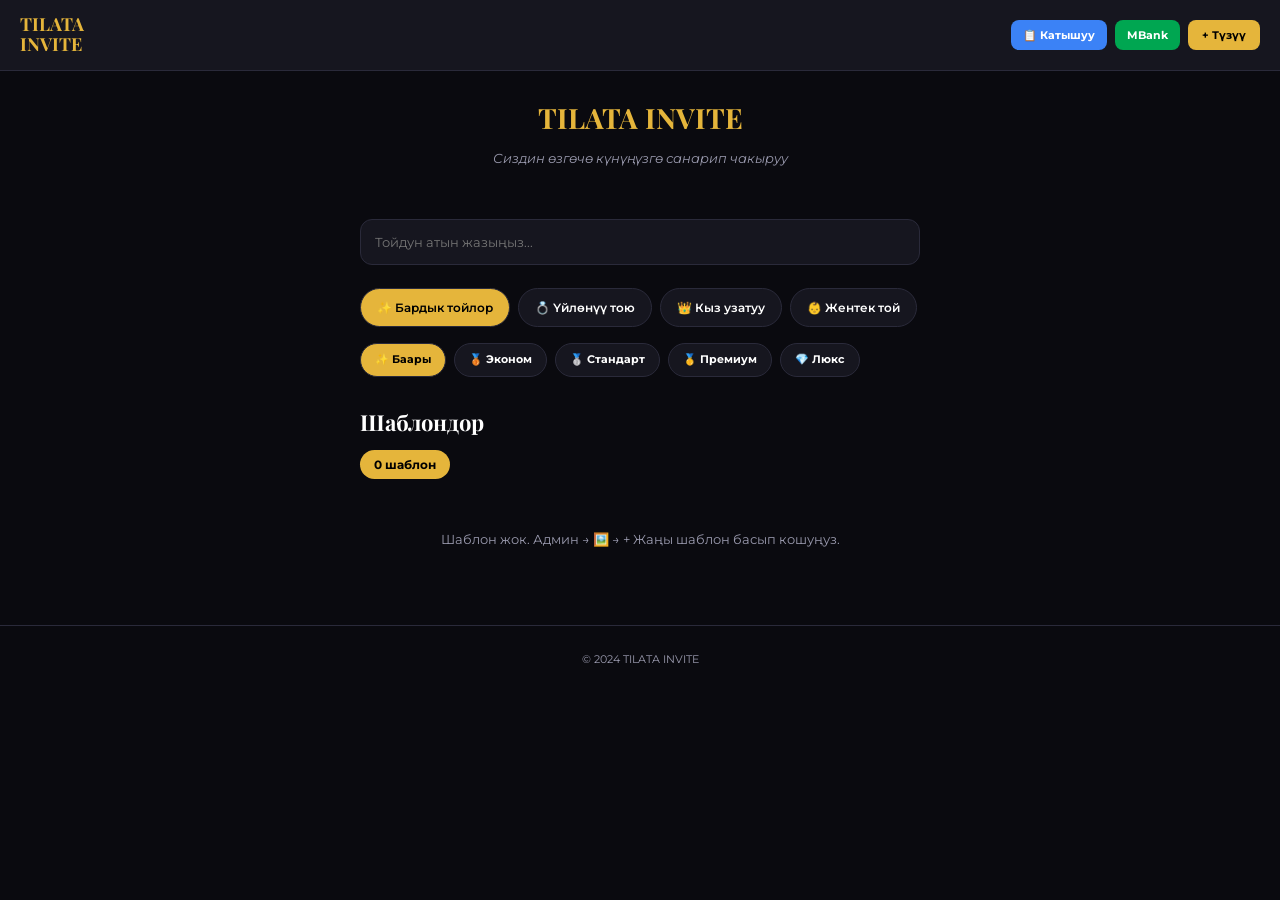
==== commit 142e2c3d: "Add files via upload" ====
--- a/tilata.html
+++ b/tilata.html
@@ -4,12 +4,15 @@
 <meta charset="UTF-8">
 <meta name="viewport" content="width=device-width,initial-scale=1.0">
 <title>TILATA INVITE</title>
+<meta name="theme-color" content="#0a0a0f">
+<link rel="icon" href="data:image/svg+xml,%3Csvg xmlns='http://www.w3.org/2000/svg' viewBox='0 0 100 100'%3E%3Crect width='100' height='100' fill='%230a0a0f'/%3E%3Ctext x='50' y='70' font-size='60' fill='%23e5b53b' text-anchor='middle' font-family='Georgia' font-weight='bold'%3ET%3C/text%3E%3C/svg%3E">
+<meta name="apple-mobile-web-app-capable" content="yes">
 <link href="https://fonts.googleapis.com/css2?family=Playfair+Display:wght@400;700&family=Montserrat:wght@300;400;600;700&display=swap" rel="stylesheet">
 <style>
-:root{--bg:#0a0a0f;--card:#16161f;--gold:#e5b53b;--txt:#fff;--muted:#9a9aae;--brd:#2a2a3a;--green:#00a651;--red:#e74c3c;--blue:#3b82f6;--purple:#8b5cf6}
+:root{--bg:#0a0a0f;--card:#16161f;--gold:#e5b53b;--txt:#fff;--muted:#9a9aae;--brd:#2a2a3a;--green:#00a651;--red:#e74c3c;--blue:#3b82f6;--purple:#8b5cf6;--inv1:#1a1a28;--inv2:#0a0a0f}
 *{margin:0;padding:0;box-sizing:border-box;font-family:'Montserrat',sans-serif}
 body{background:var(--bg);color:var(--txt);line-height:1.6;min-height:100vh}
-header{display:flex;justify-content:space-between;align-items:center;padding:15px 20px;border-bottom:1px solid var(--brd);background:rgba(10,10,15,.97);position:sticky;top:0;z-index:100}
+header{display:flex;justify-content:space-between;align-items:center;padding:15px 20px;border-bottom:1px solid var(--brd);background:var(--card);position:sticky;top:0;z-index:100}
 .logo{font-family:'Playfair Display',serif;font-size:18px;font-weight:700;color:var(--gold);line-height:1.1}
 .hbtns{display:flex;gap:8px;flex-wrap:wrap}
 .btn-mbank{background:var(--green);color:#fff;border:none;padding:8px 12px;border-radius:8px;font-weight:700;font-size:11px;cursor:pointer}
@@ -71,7 +74,7 @@
 .mbox h3{color:var(--gold);font-family:'Playfair Display',serif;margin-bottom:18px;font-size:19px;text-align:center}
 .close-x{position:absolute;top:14px;right:18px;background:none;border:none;color:var(--muted);font-size:24px;cursor:pointer}
 .tabs{display:flex;gap:5px;margin-bottom:15px;background:var(--bg);padding:4px;border-radius:10px;overflow-x:auto}
-.tab{flex:1;text-align:center;padding:8px;border-radius:7px;font-size:11px;font-weight:600;color:var(--muted);cursor:pointer;white-space:nowrap;min-width:60px}
+.tab{flex:1;text-align:center;padding:8px;border-radius:7px;font-size:11px;font-weight:600;color:var(--muted);cursor:pointer;white-space:nowrap;min-width:50px}
 .tab.active{background:var(--gold);color:#000}
 .tab-content{display:none}.tab-content.active{display:block}
 .a-item{background:var(--bg);border:1px solid var(--brd);border-radius:10px;padding:12px;margin-bottom:10px;display:flex;gap:8px;align-items:center}
@@ -111,8 +114,6 @@
 .preview-close{position:absolute;top:20px;right:20px;background:rgba(0,0,0,.7);color:#fff;width:44px;height:44px;border-radius:50%;border:none;font-size:22px;cursor:pointer;z-index:10}
 .preview-music-btn{position:absolute;bottom:30px;left:50%;transform:translateX(-50%);background:rgba(0,0,0,.8);color:var(--gold);padding:14px 28px;border-radius:30px;border:2px solid var(--gold);font-size:14px;font-weight:700;cursor:pointer;z-index:10}
 .preview-select-btn{position:absolute;bottom:100px;left:50%;transform:translateX(-50%);background:var(--gold);color:#000;padding:14px 40px;border-radius:30px;border:none;font-size:14px;font-weight:700;cursor:pointer;z-index:10}
-.inv-wrap{background:linear-gradient(180deg,#3a2a1a,#1a1410);border-radius:16px;padding:15px;margin:15px 0;border:1px solid var(--gold)}
-.inv-card{background:linear-gradient(135deg,#1a1a24,#0f0f15);border:2px solid var(--gold);border-radius:12px;padding:30px 20px;text-align:center;color:#fff;position:relative;overflow:hidden}
 .inv-card::before{content:"";position:absolute;top:0;left:0;right:0;height:4px;background:linear-gradient(90deg,transparent,var(--gold),transparent)}
 .inv-top{font-size:10px;letter-spacing:3px;color:var(--gold);margin-bottom:12px;text-transform:uppercase}
 .inv-heart{font-size:22px;color:var(--gold);margin-bottom:12px}
@@ -169,20 +170,32 @@
 .check-box{background:rgba(0,166,81,.1);border:1px solid var(--green);border-radius:12px;padding:15px;margin:15px 0}
 .check-box p{font-size:13px;margin-bottom:8px}
 .check-box .link-box{background:var(--bg);border-radius:8px;padding:10px;word-break:break-all;font-size:10px;color:var(--gold);font-family:monospace;margin:8px 0}
-/* ТҮС ТАНДОО */
-.theme-grid{display:grid;grid-template-columns:repeat(5,1fr);gap:8px;margin:10px 0}
-.theme-opt{height:50px;border-radius:10px;cursor:pointer;border:3px solid transparent;transition:all .3s}
-.theme-opt.active{border-color:var(--gold);transform:scale(1.05)}
-.theme-1{background:linear-gradient(135deg,#0a0a0f,#16161f)}
-.theme-2{background:linear-gradient(135deg,#1a0a0a,#2a1010)}
-.theme-3{background:linear-gradient(135deg,#0a1a0a,#102a10)}
-.theme-4{background:linear-gradient(135deg,#0a0a1a,#10102a)}
-.theme-5{background:linear-gradient(135deg,#1a0a1a,#2a102a)}
-.theme-6{background:linear-gradient(135deg,#2b1f14,#3a2a1a)}
-.theme-7{background:linear-gradient(135deg,#0a1a1a,#102a2a)}
-.theme-8{background:linear-gradient(135deg,#1a1a0a,#2a2a10)}
-.theme-9{background:linear-gradient(135deg,#2a0a1a,#3a1028)}
-.theme-10{background:linear-gradient(135deg,#1a1a1a,#2a2a2a)}
+.theme-grid{display:grid;grid-template-columns:repeat(4,1fr);gap:10px;margin:10px 0}
+.theme-opt{height:56px;border-radius:12px;cursor:pointer;border:3px solid transparent;transition:all .25s;position:relative;overflow:hidden}
+.theme-opt.active{border-color:var(--gold);transform:scale(1.06);box-shadow:0 0 12px rgba(229,181,59,.45)}
+.theme-opt .tname{position:absolute;bottom:4px;left:0;right:0;text-align:center;font-size:9px;font-weight:700;color:#fff;text-shadow:0 1px 3px #000;letter-spacing:.3px}
+.theme-1{background:linear-gradient(135deg,#0a0a0f,#1a1a28)}
+.theme-2{background:linear-gradient(135deg,#3b0a0a,#7f1d1d)}
+.theme-3{background:linear-gradient(135deg,#0a2e1a,#14532d)}
+.theme-4{background:linear-gradient(135deg,#0a1628,#1e3a5f)}
+.theme-5{background:linear-gradient(135deg,#2e1065,#6b21a8)}
+.theme-6{background:linear-gradient(135deg,#3b1f0a,#92400e)}
+.theme-7{background:linear-gradient(135deg,#042f2e,#0f766e)}
+.theme-8{background:linear-gradient(135deg,#3b2f0a,#a16207)}
+.theme-9{background:linear-gradient(135deg,#4a044e,#9d174d)}
+.theme-10{background:linear-gradient(135deg,#1e293b,#475569)}
+.theme-11{background:linear-gradient(135deg,#4c0519,#be123c)}
+.theme-12{background:linear-gradient(135deg,#faf5ef,#e8d5b0)}
+.theme-12 .tname{color:#3b2f0a;text-shadow:none}
+.inv-wrap{background:linear-gradient(180deg,var(--inv1),var(--inv2));border-radius:16px;padding:15px;margin:15px 0;border:1px solid var(--gold)}
+.inv-card{background:linear-gradient(135deg,var(--card),var(--bg));border:2px solid var(--gold);border-radius:12px;padding:30px 20px;text-align:center;color:#fff;position:relative;overflow:hidden}
+body.theme-light .inv-card{color:#1a1a1a}
+body.theme-light .inv-msg{color:#4a3f2f}
+body.theme-light .inv-addr{color:#5a4a3a}
+body.theme-light .inv-date{color:#3b2f0a}
+body.theme-light input,body.theme-light textarea,body.theme-light select{color:#1a1a1a;background:#fff}
+body.theme-light .tcard-title{color:#1a1a1a}
+body.theme-light .hero p{color:#5a5a5a}
 </style>
 </head>
 <body>
@@ -196,7 +209,6 @@
   </div>
 </header>
 
-<!-- HOME -->
 <div class="step active" id="stepHome">
   <div class="hero"><h1>TILATA INVITE</h1><p>Сиздин өзгөчө күнүңүзгө санарип чакыруу</p></div>
   <div class="container">
@@ -209,13 +221,11 @@
   </div>
 </div>
 
-<!-- FORM -->
 <div class="step" id="stepForm">
   <div class="hero"><h1 style="font-size:22px">Чакыруу түзүү</h1></div>
   <div class="container">
     <button class="btn outline" onclick="showStep('stepHome')">← Артка</button>
     <div id="adminNoticeBox"></div>
-
     <h3 style="color:var(--gold);font-family:'Playfair Display',serif;margin-top:15px;font-size:15px">📝 Негизги маалымат</h3>
     <label>Тойдун түрү</label><select id="fType"></select>
     <label>Кимдердин атынан</label><input type="text" id="fNames" placeholder="Эмирлан & Айгерим">
@@ -223,49 +233,42 @@
     <label>Жай</label><input type="text" id="fLoc" placeholder="Saltanat Palace">
     <label>Дарек</label><input type="text" id="fAddr" placeholder="Бишкек, Матросов 260">
     <label>Билдирүү</label><textarea id="fMsg" placeholder="Кош келиңиздер!"></textarea>
-
     <h3 style="color:var(--gold);font-family:'Playfair Display',serif;margin-top:20px;font-size:15px">🎨 Фондун түсү</h3>
     <div class="theme-grid" id="themeGrid">
-      <div class="theme-opt theme-1 active" data-theme="1" onclick="selectTheme(1)"></div>
-      <div class="theme-opt theme-2" data-theme="2" onclick="selectTheme(2)"></div>
-      <div class="theme-opt theme-3" data-theme="3" onclick="selectTheme(3)"></div>
-      <div class="theme-opt theme-4" data-theme="4" onclick="selectTheme(4)"></div>
-      <div class="theme-opt theme-5" data-theme="5" onclick="selectTheme(5)"></div>
-      <div class="theme-opt theme-6" data-theme="6" onclick="selectTheme(6)"></div>
-      <div class="theme-opt theme-7" data-theme="7" onclick="selectTheme(7)"></div>
-      <div class="theme-opt theme-8" data-theme="8" onclick="selectTheme(8)"></div>
-      <div class="theme-opt theme-9" data-theme="9" onclick="selectTheme(9)"></div>
-      <div class="theme-opt theme-10" data-theme="10" onclick="selectTheme(10)"></div>
+      <div class="theme-opt theme-1 active" data-theme="1" onclick="selectTheme(1)"><span class="tname">Кара</span></div>
+      <div class="theme-opt theme-2" data-theme="2" onclick="selectTheme(2)"><span class="tname">Кызыл</span></div>
+      <div class="theme-opt theme-3" data-theme="3" onclick="selectTheme(3)"><span class="tname">Жашыл</span></div>
+      <div class="theme-opt theme-4" data-theme="4" onclick="selectTheme(4)"><span class="tname">Көк</span></div>
+      <div class="theme-opt theme-5" data-theme="5" onclick="selectTheme(5)"><span class="tname">Кызгылт</span></div>
+      <div class="theme-opt theme-6" data-theme="6" onclick="selectTheme(6)"><span class="tname">Коңур</span></div>
+      <div class="theme-opt theme-7" data-theme="7" onclick="selectTheme(7)"><span class="tname">Бирюза</span></div>
+      <div class="theme-opt theme-8" data-theme="8" onclick="selectTheme(8)"><span class="tname">Алтын</span></div>
+      <div class="theme-opt theme-9" data-theme="9" onclick="selectTheme(9)"><span class="tname">Малиновый</span></div>
+      <div class="theme-opt theme-10" data-theme="10" onclick="selectTheme(10)"><span class="tname">Болот</span></div>
+      <div class="theme-opt theme-11" data-theme="11" onclick="selectTheme(11)"><span class="tname">Роза</span></div>
+      <div class="theme-opt theme-12" data-theme="12" onclick="selectTheme(12)"><span class="tname">Жеңил</span></div>
     </div>
-
-    <h3 style="color:var(--gold);font-family:'Playfair Display',serif;margin-top:20px;font-size:15px">✨ Сапат деңгээли</h3>
-    <div class="tier-box" id="tierBox">
-      <div class="tier-opt t1" data-tier="1" onclick="selectTier(1)"><div class="icon">🥉</div><div class="name">ЭКОНОМ</div><div class="price" id="tp1">490 сом</div></div>
-      <div class="tier-opt t2" data-tier="2" onclick="selectTier(2)"><div class="icon">🥈</div><div class="name">СТАНДАРТ</div><div class="price" id="tp2">690 сом</div></div>
-      <div class="tier-opt t3 active" data-tier="3" onclick="selectTier(3)"><div class="icon">🥇</div><div class="name">ПРЕМИУМ</div><div class="price" id="tp3">990 сом</div></div>
-      <div class="tier-opt t4" data-tier="4" onclick="selectTier(4)"><div class="icon">💎</div><div class="name">ЛЮКС</div><div class="price" id="tp4">1490 сом</div></div>
-    </div>
-
+    <div id="themeNameShow" style="text-align:center;font-size:12px;color:var(--gold);margin-bottom:8px;font-weight:600">Тандалган: Кара</div>
     <h3 style="color:var(--gold);font-family:'Playfair Display',serif;margin-top:20px;font-size:15px">🎵 Музыка</h3>
-    <div class="info-box">💡 MP3 URL жазыңыз. Автоматтык ойнойт (Chrome бөгөттөсө — ▶ басыңыз)</div>
+    <div class="info-box">💡 Телефонуңуздан MP3 файл тандаңыз.</div>
     <label>Ыр аты</label><input type="text" id="fMusicName" placeholder="Мисалы: Кыргыз күүсү">
-    <label>MP3 URL</label><input type="text" id="fMusicUrl" placeholder="https://...mp3">
-
+    <label class="file-label" id="fMusicFileLabel" for="fMusicFile">📁 Файл тандоо — файл тандалган жок</label>
+    <input type="file" id="fMusicFile" accept="audio/*,.mp3,.m4a,.ogg,.wav" onchange="loadMusicFile(event)" style="display:none">
+    <div id="musicFileStatus" style="font-size:11px;color:var(--muted);margin-bottom:8px">Файл тандалган жок</div>
+    <button type="button" class="btn outline" id="testMusicBtn" onclick="testFormMusic()" style="font-size:12px;margin-top:4px">▶ Угуп көрүү</button>
+    <div id="testMusicStatus" style="font-size:11px;color:var(--muted);margin:6px 0 10px;text-align:center"></div>
     <h3 style="color:var(--gold);font-family:'Playfair Display',serif;margin-top:20px;font-size:15px">🕐 Тойдун программасы</h3>
     <div id="schFormContainer"></div>
     <button class="btn outline" onclick="addSchRow('','')" style="font-size:12px">+ Убакыт кошуу</button>
-
     <h3 style="color:var(--gold);font-family:'Playfair Display',serif;margin-top:20px;font-size:15px">🗺️ Карта</h3>
     <label>Дарек жазыңыз</label>
     <input type="text" id="fMap" placeholder="Мисалы: Бишкек, Матросов 260">
-
     <label>Сүрөт</label>
     <input type="file" id="fPhoto" accept="image/*" onchange="loadPhoto(event)">
     <button class="btn" onclick="goToPreview()" style="margin-top:15px">👁️ Текшерүү</button>
   </div>
 </div>
 
-<!-- PREVIEW -->
 <div class="step" id="stepPreview">
   <div class="hero"><h1 style="font-size:22px">👁️ Текшерүү</h1></div>
   <div class="container">
@@ -290,12 +293,16 @@
     <div id="prvMusicDisplay"></div>
     <div id="prvSchDisplay"></div>
     <div id="prvMapDisplay"></div>
+    <div id="prvAutoPrice" style="background:var(--card);border:2px solid var(--gold);border-radius:12px;padding:16px;margin:15px 0;text-align:center">
+      <h3 style="color:var(--gold);font-family:'Playfair Display',serif;font-size:16px;margin-bottom:8px">💰 Баасы</h3>
+      <div style="font-size:32px;font-weight:700;color:var(--gold)" id="prvPriceNum">0 сом</div>
+      <p style="font-size:11px;color:var(--muted);margin-top:6px" id="prvPriceDesc"></p>
+    </div>
     <button class="btn green" id="previewNextBtn" onclick="previewNextStep()">💳 Төлөмгө өтүү</button>
     <button class="btn outline" onclick="showStep('stepForm')">✏️ Өзгөртүү</button>
   </div>
 </div>
 
-<!-- PAYMENT -->
 <div class="step" id="stepPayment">
   <div class="hero"><h1 style="font-size:22px">💳 Төлөм</h1></div>
   <div class="container">
@@ -309,7 +316,6 @@
   </div>
 </div>
 
-<!-- DONE -->
 <div class="step" id="stepDone">
   <div class="hero"><div style="font-size:60px">🎉</div><h1 style="font-size:22px">Чакырууңуз даяр!</h1></div>
   <div class="container">
@@ -333,7 +339,14 @@
     <div id="schDisplay"></div>
     <div id="mapDisplay"></div>
     <div id="checkLinkBox"></div>
-
+    <div id="shareBox" style="display:none" class="check-box">
+      <p style="color:var(--green);font-weight:700;margin-bottom:8px">🔗 Чакыруу шилтемеси (конокторго жөнөтүңүз)</p>
+      <div class="link-box" id="shareLinkText"></div>
+      <button class="btn green" style="font-size:12px;margin-top:8px" onclick="copyShareLink()">📋 Шилтемени көчүрүү</button>
+      <button class="btn" style="font-size:12px;background:#25D366;color:#fff" onclick="shareWhatsApp()">💚 WhatsApp аркылуу жөнөтүү</button>
+      <button class="btn outline" style="font-size:12px" onclick="downloadInviteHtml()">⬇️ HTML файл жүктөө</button>
+    </div>
+    <div id="myInvitesBox" style="margin:15px 0"></div>
     <div class="rsvp-box">
       <h3>📋 Катышууңузду ырастаңыз</h3>
       <label>Атыңыз</label>
@@ -346,7 +359,6 @@
       <div id="rsvpStatus"></div>
       <div class="rsvp-list" id="rsvpList"></div>
     </div>
-
     <div class="wishes-box">
       <h3>💬 Каалоо-тилектер</h3>
       <label>Атыңыз</label>
@@ -356,12 +368,10 @@
       <button class="btn green" onclick="submitWish()">💌 Жиберүү</button>
       <div id="wishesList" style="margin-top:12px"></div>
     </div>
-
     <button class="btn outline" onclick="showStep('stepHome')">🏠 Башкы бетке</button>
   </div>
 </div>
 
-<!-- RSVP MODAL -->
 <div class="modal" id="rsvpModal"><div class="mbox">
   <button class="close-x" onclick="closeModal('rsvpModal')">×</button>
   <h3>📋 Катышууңузду ырастаңыз</h3>
@@ -374,7 +384,6 @@
   <div id="rsvpModalStatus" style="text-align:center;margin-top:10px"></div>
 </div></div>
 
-<!-- PREVIEW MODAL -->
 <div class="preview-modal" id="previewModal">
   <div class="preview-content">
     <button class="preview-close" onclick="closePreview()">×</button>
@@ -390,7 +399,6 @@
   </div>
 </div>
 
-<!-- ADMIN LOGIN -->
 <div class="modal" id="adminLoginModal"><div class="mbox">
   <button class="close-x" onclick="closeModal('adminLoginModal')">×</button>
   <h3>🔑 Админ кирүү</h3>
@@ -400,21 +408,22 @@
   <button class="btn outline" onclick="closeModal('adminLoginModal')">← Артка</button>
 </div></div>
 
-<!-- ADMIN PANEL -->
 <div class="modal" id="adminPanelModal"><div class="mbox" style="max-width:520px">
   <button class="close-x" onclick="closeModal('adminPanelModal')">×</button>
   <h3>⚙️ Админ панели</h3>
   <div class="tabs">
     <div class="tab active" onclick="adminTab('settings')">⚙️</div>
     <div class="tab" onclick="adminTab('templates')">🖼️</div>
-    <div class="tab" onclick="adminTab('presets')">📦</div>
+    <div class="tab" onclick="adminTab('types')">📋</div>
     <div class="tab" onclick="adminTab('converter')">🔄</div>
   </div>
   <div class="tab-content active" id="tabSettings">
     <div style="padding:10px;background:var(--bg);border-radius:8px;margin-bottom:8px;font-size:13px"><span style="color:var(--muted)">MBank:</span> <b id="showMbank" style="color:var(--gold)"></b></div>
     <button class="btn outline" onclick="editMbank()" style="font-size:12px">✏️ MBank өзгөртүү</button>
-    <button class="btn outline" onclick="editTierPrices()" style="font-size:12px">💰 Бааларды өзгөртүү</button>
+    <button class="btn outline" onclick="editTierPrices()" style="font-size:12px">💰 Авто-бааларды өзгөртүү</button>
     <button class="btn outline" onclick="editPassword()" style="font-size:12px">🔒 Сырсөздү өзгөртүү</button>
+    <button class="btn blue" onclick="exportTemplates()" style="font-size:12px">📤 Шаблондорду экспорттоо (JSON)</button>
+    <button class="btn green" onclick="importTemplates()" style="font-size:12px">📥 Шаблондорду импорттоо (JSON)</button>
     <button class="btn purple" onclick="closeModal('adminPanelModal');startAdminCreate()" style="font-size:12px">👑 Бекер чакыруу түзүү</button>
     <button class="btn red" onclick="logoutAdmin()" style="font-size:12px">🚪 Админден чыгуу</button>
     <button class="btn red" onclick="clearAll()" style="font-size:12px">🗑️ Баарын тазалоо</button>
@@ -423,24 +432,30 @@
     <button class="btn green" onclick="openTplForm()">+ Жаңы шаблон</button>
     <div id="tplAdminList" style="margin-top:12px"></div>
   </div>
-  <div class="tab-content" id="tabPresets">
-    <div class="info-box">💡 28 даяр шаблон</div>
-    <button class="btn purple" onclick="loadPresets()">📦 Топтомду жүктөө</button>
-    <button class="btn red" onclick="clearTemplates()" style="font-size:12px">🗑️ Шаблондорду өчүрүү</button>
+  <div class="tab-content" id="tabTypes">
+    <div class="info-box">💡 Тойлордун түрлөрүн кошуп/өчүрүп туруңуз</div>
+    <div id="typesList" style="margin-bottom:12px"></div>
+    <label>Жаңы той түрүнүн аты</label>
+    <input type="text" id="newTypeName" placeholder="Мисалы: Кыз узатуу">
+    <label>Иконка (эмодзи)</label>
+    <input type="text" id="newTypeIcon" placeholder="💍" value="🎉">
+    <button class="btn green" onclick="addNewType()">+ Той түрүн кошуу</button>
   </div>
   <div class="tab-content" id="tabConverter">
-    <label class="file-label" for="convFile">📁 Сүрөт тандоо</label>
-    <input type="file" id="convFile" accept="image/*" onchange="loadConvFile(event)" style="display:none">
+    <label class="file-label" for="convFile">📁 Сүрөт тандоо (PNG/JPG/WebP/GIF)</label>
+    <input type="file" id="convFile" accept="image/*,.gif" onchange="loadConvFile(event)" style="display:none">
     <img id="convPreview" class="img-preview" src="">
     <div style="display:grid;grid-template-columns:1fr 1fr;gap:8px">
       <button class="btn blue" onclick="convertTo('image/png','png')">→ PNG</button>
       <button class="btn blue" onclick="convertTo('image/jpeg','jpg')">→ JPG</button>
       <button class="btn blue" onclick="convertTo('image/webp','webp')">→ WebP</button>
+      <button class="btn blue" onclick="convertTo('image/gif','gif')">→ GIF</button>
+      <button class="btn purple" onclick="convertTo('application/json','json')" style="grid-column:span 2">→ JSON</button>
     </div>
+    <div class="info-box" style="margin-top:12px">💡 GIF — анимация сакталат. JSON — шаблон маалыматы үчүн.</div>
   </div>
 </div></div>
 
-<!-- TEMPLATE FORM -->
 <div class="modal" id="tplFormModal"><div class="mbox">
   <button class="close-x" onclick="closeModal('tplFormModal')">×</button>
   <h3>🖼️ Жаңы шаблон</h3>
@@ -458,10 +473,13 @@
   <label>Эски баа</label><input type="number" id="tfOld">
   <label>Белги</label><input type="text" id="tfBadge">
   <label class="file-label" for="tfFile">📁 Сүрөт тандоо</label>
-  <input type="file" id="tfFile" accept="image/*" onchange="previewTplImg(event)" style="display:none">
+  <input type="file" id="tfFile" accept="image/*,.gif" onchange="previewTplImg(event)" style="display:none">
   <img id="tfImgPreview" class="img-preview" src="">
   <label>Же сүрөт URL</label><input type="text" id="tfImgUrl" placeholder="https://...jpg">
-  <label>🎵 Музыка URL</label><input type="text" id="tfMusicUrl" placeholder="https://...mp3">
+  <label class="file-label green" for="tfMusicFile" id="tfMusicFileLabel">🎵 Музыка файл тандоо (MP3)</label>
+  <input type="file" id="tfMusicFile" accept="audio/*,.mp3,.m4a,.ogg,.wav" onchange="loadTplMusic(event)" style="display:none">
+  <div id="tfMusicStatus" style="font-size:11px;color:var(--muted);margin-bottom:10px">Файл тандалган жок</div>
+  <button type="button" class="btn outline" id="tfTestMusicBtn" onclick="testTplMusic()" style="font-size:12px">▶ Угуп көрүү</button>
   <button class="btn green" onclick="saveTplForm()">💾 Сактоо</button>
   <button class="btn outline" onclick="closeModal('tplFormModal')">← Артка</button>
 </div></div>
@@ -472,51 +490,35 @@
 <script>
 var ALL_CATS=[{icon:"✨",name:"Бардык тойлор"},{icon:"💍",name:"Үйлөнүү тою"},{icon:"👑",name:"Кыз узатуу"},{icon:"👶",name:"Жентек той"},{icon:"🎂",name:"Туулган күн"},{icon:"🏃",name:"Тушоо той"},{icon:"🏡",name:"Үй той"},{icon:"⭐",name:"Юбилей"},{icon:"🎉",name:"Шерине"},{icon:"🐎",name:"Сүннөт той"},{icon:"🌙",name:"Ифтар"},{icon:"🕌",name:"Ажы той"},{icon:"💎",name:"Куда түшүү"},{icon:"🎄",name:"Жаңы жыл"},{icon:"💼",name:"Корпоратив"},{icon:"🤝",name:"Кудалык"},{icon:"👶",name:"Бешик той"},{icon:"🤲",name:"Бата той"},{icon:"🍼",name:"Ооз ачар"},{icon:"📖",name:"Куран окутуу"},{icon:"🕊️",name:"Эскерүү кечеси"},{icon:"🎒",name:"Жолугушуу"}];
 var TIER_NAMES={1:"🥉 ЭКОНОМ",2:"🥈 СТАНДАРТ",3:"🥇 ПРЕМИУМ",4:"💎 ЛЮКС"};
-var THEMES={1:["#0a0a0f","#16161f","#0f0f15"],2:["#1a0a0a","#2a1010","#1f0a0a"],3:["#0a1a0a","#102a10","#0a1f0a"],4:["#0a0a1a","#10102a","#0a0a1f"],5:["#1a0a1a","#2a102a","#1f0a1f"],6:["#2b1f14","#3a2a1a","#2a1f14"],7:["#0a1a1a","#102a2a","#0a1f1f"],8:["#1a1a0a","#2a2a10","#1f1f0a"],9:["#2a0a1a","#3a1028","#2a0a1f"],10:["#1a1a1a","#2a2a2a","#1f1f1f"]};
-
-var PRESETS=[
-  {cat:"Үйлөнүү тою",tier:3,badge:"ХИТ",title:"Үйлөнүү — Алтын",desc:"Классикалык үйлөнүү тою",img:"https://images.unsplash.com/photo-1519741497674-611481863552?w=800",music:""},
-  {cat:"Үйлөнүү тою",tier:4,badge:"ЛЮКС",title:"Үйлөнүү — Романтика",desc:"Люкс романтика",img:"https://images.unsplash.com/photo-1583939003579-730e3918a45a?w=800",music:""},
-  {cat:"Үйлөнүү тою",tier:2,badge:"",title:"Үйлөнүү — Гүл арка",desc:"Стандарт гүлдүү арка",img:"https://images.unsplash.com/photo-1465495976277-4387d4b0b4c6?w=800",music:""},
-  {cat:"Кыз узатуу",tier:3,badge:"ХИТ",title:"Кыз узатуу — Алтын",desc:"Улуттук кыз узатуу",img:"https://images.unsplash.com/photo-1583939003579-730e3918a45a?w=800",music:""},
-  {cat:"Кыз узатуу",tier:2,badge:"",title:"Кыз узатуу — Гүл",desc:"Гүл менен узатуу",img:"https://images.unsplash.com/photo-1511285560929-80b456fea0bc?w=800",music:""},
-  {cat:"Жентек той",tier:2,badge:"ЭТНО",title:"Жентек — Улуттук",desc:"Улуттук жентек",img:"https://images.unsplash.com/photo-1533560904424-a0c61dc306fc?w=800",music:""},
-  {cat:"Туулган күн",tier:1,badge:"ХИТ",title:"Туулган күн — Торт",desc:"Жөнөкөй торт",img:"https://images.unsplash.com/photo-1464349095431-e9a21285b5f3?w=800",music:""},
-  {cat:"Туулган күн",tier:2,badge:"БАЛДАР",title:"Туулган күн — Балдар",desc:"Балдар үчүн",img:"https://images.unsplash.com/photo-1530103862676-de8c9debad1d?w=800",music:""},
-  {cat:"Туулган күн",tier:4,badge:"BLACK&GOLD",title:"Туулган күн — VIP",desc:"Кара-алтын люкс",img:"https://images.unsplash.com/photo-1464366400600-7168b8af9bc3?w=800",music:""},
-  {cat:"Тушоо той",tier:2,badge:"ЭТНО",title:"Тушоо — Улуттук",desc:"Улуттук тушоо",img:"https://images.unsplash.com/photo-1533560904424-a0c61dc306fc?w=800",music:""},
-  {cat:"Үй той",tier:2,badge:"ХИТ",title:"Үй той — Жаңы үй",desc:"Жаңы үй тою",img:"https://images.unsplash.com/photo-1511285560929-80b456fea0bc?w=800",music:""},
-  {cat:"Юбилей",tier:3,badge:"50",title:"Юбилей — 50 жыл",desc:"50 жылдык премиум",img:"https://images.unsplash.com/photo-1464366400600-7168b8af9bc3?w=800",music:""},
-  {cat:"Юбилей",tier:4,badge:"60",title:"Юбилей — 60 жыл",desc:"60 жылдык люкс",img:"https://images.unsplash.com/photo-1519671482749-fd09be7ccebf?w=800",music:""},
-  {cat:"Шерине",tier:2,badge:"ХИТ",title:"Шерине той",desc:"Шерине",img:"https://images.unsplash.com/photo-1511285560929-80b456fea0bc?w=800",music:""},
-  {cat:"Сүннөт той",tier:3,badge:"ЭТНО",title:"Сүннөт — Бүркүт",desc:"Бүркүт премиум",img:"https://images.unsplash.com/photo-1533560904424-a0c61dc306fc?w=800",music:""},
-  {cat:"Сүннөт той",tier:4,badge:"ХИТ",title:"Сүннөт — Ат үстүндө",desc:"Люкс сүннөт",img:"https://images.unsplash.com/photo-1533560904424-a0c61dc306fc?w=800",music:""},
-  {cat:"Ифтар",tier:2,badge:"ХИТ",title:"Ифтар кече",desc:"Ифтар",img:"https://images.unsplash.com/photo-1519671482749-fd09be7ccebf?w=800",music:""},
-  {cat:"Ажы той",tier:3,badge:"ХИТ",title:"Ажы той",desc:"Ажы премиум",img:"https://images.unsplash.com/photo-1511285560929-80b456fea0bc?w=800",music:""},
-  {cat:"Куда түшүү",tier:3,badge:"ЭТНО",title:"Куда түшүү",desc:"Улуттук куда",img:"https://images.unsplash.com/photo-1511285560929-80b456fea0bc?w=800",music:""},
-  {cat:"Жаңы жыл",tier:1,badge:"ХИТ",title:"Жаңы жыл",desc:"Жөнөкөй жаңы жыл",img:"https://images.unsplash.com/photo-1513151233558-d860c5398176?w=800",music:""},
-  {cat:"Корпоратив",tier:3,badge:"ХИТ",title:"Корпоратив",desc:"Премиум корпоратив",img:"https://images.unsplash.com/photo-1519671482749-fd09be7ccebf?w=800",music:""},
-  {cat:"Кудалык",tier:2,badge:"ЭТНО",title:"Кудалык",desc:"Улуттук кудалык",img:"https://images.unsplash.com/photo-1511285560929-80b456fea0bc?w=800",music:""},
-  {cat:"Бешик той",tier:2,badge:"ХИТ",title:"Бешик той",desc:"Бешикке салуу",img:"https://images.unsplash.com/photo-1533560904424-a0c61dc306fc?w=800",music:""},
-  {cat:"Бата той",tier:1,badge:"ХИТ",title:"Бата той",desc:"Бата берүү",img:"https://images.unsplash.com/photo-1511285560929-80b456fea0bc?w=800",music:""},
-  {cat:"Ооз ачар",tier:1,badge:"ХИТ",title:"Ооз ачар",desc:"Ооз ачар той",img:"https://images.unsplash.com/photo-1530103862676-de8c9debad1d?w=800",music:""},
-  {cat:"Куран окутуу",tier:2,badge:"ХИТ",title:"Куран окутуу",desc:"Куран окутуу",img:"https://images.unsplash.com/photo-1519671482749-fd09be7ccebf?w=800",music:""},
-  {cat:"Эскерүү кечеси",tier:1,badge:"",title:"Эскерүү кечеси",desc:"Эскерүү кечеси",img:"https://images.unsplash.com/photo-1511285560929-80b456fea0bc?w=800",music:""},
-  {cat:"Жолугушуу",tier:1,badge:"ЖАҢЫ",title:"Жолугушуу",desc:"Классташтар жолугушуусу",img:"https://images.unsplash.com/photo-1478146896981-b80fe463b330?w=800",music:""}
-];
+var THEMES={
+  1:["#0a0a0f","#16161f","#1a1a28","#0a0a0f","#2a2a3a","Кара"],
+  2:["#1a0505","#3b0a0a","#7f1d1d","#1a0505","#5c1a1a","Кызыл"],
+  3:["#051a0c","#0a2e1a","#14532d","#051a0c","#1a4a2a","Жашыл"],
+  4:["#050e1a","#0a1628","#1e3a5f","#050e1a","#1a2a4a","Көк"],
+  5:["#1a0a2e","#2e1065","#6b21a8","#1a0a2e","#3b1a6b","Кызгылт"],
+  6:["#1a1005","#3b1f0a","#92400e","#1a1005","#5c3a1a","Коңур"],
+  7:["#04201e","#042f2e","#0f766e","#04201e","#0a4a45","Бирюза"],
+  8:["#1a1505","#3b2f0a","#a16207","#1a1505","#5c4a1a","Алтын"],
+  9:["#2a0520","#4a044e","#9d174d","#2a0520","#5c1a4a","Малиновый"],
+  10:["#0f172a","#1e293b","#475569","#0f172a","#334155","Болот"],
+  11:["#2a0510","#4c0519","#be123c","#2a0510","#6b0a25","Роза"],
+  12:["#f5f0e8","#fffaf3","#e8d5b0","#f5f0e8","#d4c4a8","Жеңил"]
+};
 
 var DEFAULTS={mbank:"+996 556 652 652",password:"tilata230389",tierPrices:{1:490,2:690,3:990,4:1490}};
 
 function loadSettings(){try{var s=localStorage.getItem("tilata_settings");if(s){var p=JSON.parse(s);if(!p.tierPrices)p.tierPrices={1:490,2:690,3:990,4:1490};return p;}}catch(e){}return JSON.parse(JSON.stringify(DEFAULTS));}
-function loadTemplates(){try{var t=localStorage.getItem("tilata_templates");if(t)return JSON.parse(t);}catch(e){}return [];}
+function loadTypes(){try{var t=localStorage.getItem("tilata_types");if(t){var arr=JSON.parse(t);if(arr&&arr.length)return arr;}}catch(e){}return ALL_CATS.slice();}
+function saveTypes(){try{localStorage.setItem("tilata_types",JSON.stringify(ALL_CATS));}catch(e){}}
+function loadTemplates(){try{var t=localStorage.getItem("tilata_templates");if(t)return JSON.parse(t)||[];}catch(e){}return [];}
 function saveSettings(){try{localStorage.setItem("tilata_settings",JSON.stringify(settings));}catch(e){}}
 function saveTemplates(){try{localStorage.setItem("tilata_templates",JSON.stringify(templates));}catch(e){showToast("❌ Эстутум жетишсиз!",true);}}
 
 var settings=loadSettings();
+ALL_CATS=loadTypes();
 var templates=loadTemplates();
 var activeCat="Бардык тойлор";
 var activeTier="all";
-var currentTier=3;
 var currentTheme=1;
 var inviteMusicData=null;
 var inviteMusicName="";
@@ -526,15 +528,46 @@
 var isAdmin=false;
 
 function getTierPrice(t){return settings.tierPrices[t]||990;}
+
+function autoCalculatePrice(){
+  var inv=getFormInvite();
+  var base=500;
+  var desc=[];
+  desc.push("Негизги баа: 500 сом");
+  if(inv.theme && inv.theme!==1){base+=100;desc.push("Тема тандоо: +100");}
+  if(inv.photo){base+=200;desc.push("Сүрөт кошуу: +200");}
+  if(inv.musicUrl){base+=300;desc.push("Музыка кошуу: +300");}
+  if(inv.sch && inv.sch.length>0){base+=150;desc.push("Программа: +150");}
+  if(inv.map && inv.map.length>2){base+=50;desc.push("Карта: +50");}
+  if(inv.type){base+=100;desc.push("Той түрү: +100");}
+  return {price:base,desc:desc.join(" · ")};
+}
+
 function applyTheme(t){
   currentTheme=t;
-  var th=THEMES[t];
+  var th=THEMES[t]||THEMES[1];
   document.documentElement.style.setProperty("--bg",th[0]);
   document.documentElement.style.setProperty("--card",th[1]);
+  document.documentElement.style.setProperty("--inv1",th[2]||th[1]);
+  document.documentElement.style.setProperty("--inv2",th[3]||th[0]);
+  document.documentElement.style.setProperty("--brd",th[4]||"#2a2a3a");
+  document.body.style.background=th[0];
+  if(t==12){
+    document.documentElement.style.setProperty("--txt","#1a1a1a");
+    document.documentElement.style.setProperty("--muted","#5a5a5a");
+    document.body.classList.add("theme-light");
+  } else {
+    document.documentElement.style.setProperty("--txt","#ffffff");
+    document.documentElement.style.setProperty("--muted","#9a9aae");
+    document.body.classList.remove("theme-light");
+  }
   var opts=document.querySelectorAll(".theme-opt");
   for(var i=0;i<opts.length;i++) opts[i].classList.remove("active");
   var sel=document.querySelector('.theme-opt[data-theme="'+t+'"]');
   if(sel) sel.classList.add("active");
+  var nm=document.getElementById("themeNameShow");
+  if(nm) nm.innerText="Тандалган: "+(th[5]||"");
+  showToast("🎨 Фон: "+(th[5]||""));
 }
 
 function showStep(id){var s=document.querySelectorAll(".step");for(var i=0;i<s.length;i++) s[i].classList.remove("active");document.getElementById(id).classList.add("active");window.scrollTo(0,0);}
@@ -544,10 +577,6 @@
 
 function renderHome(){
   renderCats();renderTierFilter();renderTemplates();fillCategorySelects();
-  document.getElementById("tp1").innerText=getTierPrice(1)+" сом";
-  document.getElementById("tp2").innerText=getTierPrice(2)+" сом";
-  document.getElementById("tp3").innerText=getTierPrice(3)+" сом";
-  document.getElementById("tp4").innerText=getTierPrice(4)+" сом";
 }
 
 function renderCats(){
@@ -591,7 +620,7 @@
   if(activeCat && activeCat!=="Бардык тойлор") list=list.filter(function(t){return t.cat===activeCat;});
   if(activeTier && activeTier!=="all") list=list.filter(function(t){return (t.tier||3).toString()===activeTier;});
   document.getElementById("tplCount").innerText=list.length+" шаблон";
-  if(list.length===0){box.innerHTML='<p class="empty">Шаблон жок. Админ → 📦 Топтом → Жүктөө.</p>';return;}
+  if(list.length===0){box.innerHTML='<p class="empty">Шаблон жок. Админ → 🖼️ → + Жаңы шаблон басып кошуңуз.</p>';return;}
   for(var i=0;i<list.length;i++){
     var t=list[i];
     var tier=t.tier||3;
@@ -631,12 +660,6 @@
   }
 }
 
-function selectTier(t){
-  currentTier=t;
-  var opts=document.querySelectorAll(".tier-opt");
-  for(var i=0;i<opts.length;i++) opts[i].classList.remove("active");
-  document.querySelector('.tier-opt[data-tier="'+t+'"]').classList.add("active");
-}
 function selectTheme(t){applyTheme(t);}
 
 function openPreview(id){
@@ -671,8 +694,15 @@
   var t=previewTpl;
   closePreview();
   document.getElementById("fType").value=t.cat;
-  selectTier(t.tier||3);
-  if(t.music){inviteMusicData=t.music;inviteMusicName=(t.title.split("—")[1]||t.title).trim();document.getElementById("fMusicName").value=inviteMusicName;document.getElementById("fMusicUrl").value=t.music;}
+  if(t.music){
+    inviteMusicData=t.music;
+    inviteMusicName=(t.title.split("—")[1]||t.title).trim();
+    document.getElementById("fMusicName").value=inviteMusicName;
+    var st=document.getElementById("musicFileStatus");
+    if(st){st.style.color="var(--green)";st.innerText="✅ Шаблондун музыкасы коюлду";}
+    var lb=document.getElementById("fMusicFileLabel");
+    if(lb) lb.innerText="📁 Шаблон музыкасы коюлду";
+  }
   showStep("stepForm");
   showToast("✅ Тандалды: "+t.title);
 }
@@ -702,7 +732,6 @@
 function loadPhoto(e){var f=e.target.files[0];if(!f)return;var r=new FileReader();r.onload=function(ev){photoData=ev.target.result;};r.readAsDataURL(f);}
 
 function getFormInvite(){
-  var tier=currentTier;
   return {
     type:document.getElementById("fType").value,
     names:document.getElementById("fNames").value||"Аты & Аты",
@@ -711,12 +740,11 @@
     addr:document.getElementById("fAddr").value,
     msg:document.getElementById("fMsg").value,
     musicName:document.getElementById("fMusicName").value||inviteMusicName,
-    musicUrl:document.getElementById("fMusicUrl").value||inviteMusicData,
+    musicUrl:inviteMusicData||"",
     sch:getSchedule(),
     map:document.getElementById("fMap").value,
     photo:photoData,
-    tier:tier,theme:currentTheme,
-    price:getTierPrice(tier),
+    theme:currentTheme,
     byAdmin:isAdmin,
     id:"TIL-"+Date.now().toString(36).toUpperCase()
   };
@@ -738,6 +766,11 @@
   renderMusicDisplay(inv,"prvMusicDisplay","prvMusicBtn");
   renderScheduleDisplay(inv.sch,"prvSchDisplay");
   renderMapDisplay(inv.map,"prvMapDisplay");
+  var ap=autoCalculatePrice();
+  document.getElementById("prvPriceNum").innerText=ap.price+" сом";
+  document.getElementById("prvPriceDesc").innerText=ap.desc;
+  inv.autoPrice=ap.price;
+  window._currentInv=inv;
   var freeBox=document.getElementById("adminFreeBox");
   var nextBtn=document.getElementById("previewNextBtn");
   if(isAdmin){
@@ -746,20 +779,10 @@
     nextBtn.className="btn purple";
   } else {
     freeBox.innerHTML='';
-    nextBtn.innerText="💳 Төлөмгө өтүү";
+    nextBtn.innerText="💳 Төлөмгө өтүү ("+ap.price+" сом)";
     nextBtn.className="btn green";
   }
   showStep("stepPreview");
-}
-
-function previewNextStep(){
-  if(isAdmin){
-    var inv=getFormInvite();
-    localStorage.setItem("tilata_invite_current",JSON.stringify(inv));
-    renderInviteView(inv);
-    showStep("stepDone");
-    showToast("👑 Бекер алынды!");
-  } else {goToPayment();}
 }
 
 var prvCdTimer=null;
@@ -777,23 +800,41 @@
 }
 
 function goToPayment(){
-  var inv=getFormInvite();
-  document.getElementById("payPrice").innerText=inv.price+" сом";
+  var inv=window._currentInv||getFormInvite();
+  var ap=autoCalculatePrice();
+  inv.autoPrice=ap.price;
+  window._currentInv=inv;
+  document.getElementById("payPrice").innerText=ap.price+" сом";
   document.getElementById("mbankNum").innerText=settings.mbank;
   showStep("stepPayment");
 }
 
 function confirmPaid(){
-  var inv=getFormInvite();
-  localStorage.setItem("tilata_invite_current",JSON.stringify(inv));
+  var inv=window._currentInv||getFormInvite();
+  if(!inv.autoPrice){var ap=autoCalculatePrice();inv.autoPrice=ap.price;}
+  saveInviteToStore(inv);
   renderInviteView(inv);
+  showShareUI(inv);
   showStep("stepDone");
   var cb=document.getElementById("checkLinkBox");
   if(cb){
-    var link="tilatakg24.tiiny.site?check="+inv.id;
-    cb.innerHTML='<div class="check-box"><p style="color:var(--green);font-weight:700">✅ Төлөм ырасталды!</p><div class="link-box">'+link+'</div><button class="btn outline" style="font-size:11px;margin-top:8px" onclick="navigator.clipboard.writeText(\''+link+'\');showToast(\'📋 Көчүрүлдү\')">📋 Көчүрүү</button></div>';
-  }
+    cb.innerHTML='<div class="check-box"><p style="color:var(--green);font-weight:700">✅ Төлөм ырасталды! ('+inv.autoPrice+' сом)</p><p style="font-size:12px;color:var(--muted)">Чакыруу сакталды.</p></div>';
+  }
+  renderMyInvites();
   showToast("✅ Төлөм кабыл алынды!");
+}
+
+function previewNextStep(){
+  if(isAdmin){
+    var inv=window._currentInv||getFormInvite();
+    var ap=autoCalculatePrice();inv.autoPrice=ap.price;
+    saveInviteToStore(inv);
+    renderInviteView(inv);
+    showShareUI(inv);
+    showStep("stepDone");
+    renderMyInvites();
+    showToast("👑 Бекер алынды!");
+  } else {goToPayment();}
 }
 
 function renderInviteView(inv){
@@ -813,31 +854,6 @@
 var cdTimer=null;
 function startCountdown(target){if(cdTimer)clearInterval(cdTimer);function tick(){var diff=target-new Date();if(diff<=0){["pvD","pvH","pvM","pvS"].forEach(function(i){document.getElementById(i).innerText="0";});return;}document.getElementById("pvD").innerText=Math.floor(diff/86400000);document.getElementById("pvH").innerText=Math.floor(diff/3600000)%24;document.getElementById("pvM").innerText=Math.floor(diff/60000)%60;document.getElementById("pvS").innerText=Math.floor(diff/1000)%60;}tick();cdTimer=setInterval(tick,1000);}
 
-// МУЗЫКА — автоматтык ойнотуу менен
-function renderMusicDisplay(inv, boxId, btnId){
-  var box=document.getElementById(boxId);
-  if(!inv.musicName || !inv.musicUrl){box.innerHTML="";return;}
-  box.innerHTML='<div class="music-box"><h3>🎵 Тойдун музыкасы</h3><div class="music-player"><button class="music-play" id="'+btnId+'" onclick="toggleMusicAny(\''+boxId+'\',\''+btnId+'\',\''+inv.musicUrl+'\')">▶</button><div class="music-info"><div class="music-name">'+inv.musicName+'</div><div class="music-sub">Басуу менен ойнотуңуз</div></div></div></div>';
-  setTimeout(function(){autoPlayMusic(boxId,btnId,inv.musicUrl);},600);
-}
-function toggleMusicAny(boxId,btnId,musicUrl){
-  if(!musicUrl){showToast("⚠️ URL жок",true);return;}
-  var btn=document.getElementById(btnId);
-  var audio=window["_aud_"+boxId];
-  if(!audio){audio=new Audio(musicUrl);audio.loop=true;window["_aud_"+boxId]=audio;}
-  var playing=window["_pl_"+boxId]||false;
-  if(playing){audio.pause();window["_pl_"+boxId]=false;btn.innerText="▶";}
-  else{audio.play().then(function(){btn.innerText="⏸";window["_pl_"+boxId]=true;}).catch(function(){showToast("⚠️ Басыңыз",true);});}
-}
-function autoPlayMusic(boxId,btnId,musicUrl){
-  if(!musicUrl) return;
-  var btn=document.getElementById(btnId);if(!btn) return;
-  var audio=new Audio(musicUrl);audio.loop=true;audio.volume=0.7;
-  window["_aud_"+boxId]=audio;
-  audio.play().then(function(){btn.innerText="⏸";window["_pl_"+boxId]=true;}).catch(function(err){btn.innerText="▶";btn.style.animation="pulseGlow 1.5s infinite";});
-}
-
-// RSVP
 function submitRsvp(status){var name=document.getElementById("rsvpName").value.trim();if(!name){showToast("❌ Атыңыз",true);return;}var g=parseInt(document.getElementById("rsvpGuests").value)||1;var list=JSON.parse(localStorage.getItem("tilata_rsvp")||"[]");var f=[];for(var i=0;i<list.length;i++){if(list[i].name!==name) f.push(list[i]);}f.push({name:name,guests:g,status:status,time:new Date().toISOString()});localStorage.setItem("tilata_rsvp",JSON.stringify(f));checkRsvp();renderRsvpList();showToast("✅ Кабыл алынды!");}
 function checkRsvp(){var name=document.getElementById("rsvpName").value.trim();var s=document.getElementById("rsvpStatus");if(!name){s.innerHTML="";return;}var list=JSON.parse(localStorage.getItem("tilata_rsvp")||"[]");for(var i=0;i<list.length;i++){if(list[i].name===name){var txt=list[i].status==="yes"?"✅ Барасыз":list[i].status==="no"?"❌ Барбайсыз":"⏳ Билбейсиз";s.innerHTML='<div class="rsvp-status" style="background:rgba(0,166,81,.15);color:var(--green)">'+txt+' ('+list[i].guests+' адам)</div>';return;}}s.innerHTML="";}
 function renderRsvpList(){var list=JSON.parse(localStorage.getItem("tilata_rsvp")||"[]");var box=document.getElementById("rsvpList");if(!box) return;if(list.length===0){box.innerHTML='<p style="color:var(--muted);font-size:11px;text-align:center;padding:10px">Конок жок</p>';return;}box.innerHTML="";for(var i=list.length-1;i>=0;i--){var r=list[i];var st=r.status==="yes"?'<span style="color:var(--green)">✅</span>':r.status==="no"?'<span style="color:var(--red)">❌</span>':'<span style="color:var(--gold)">⏳</span>';var el=document.createElement("div");el.className="rsvp-list-item";el.innerHTML='<span class="name">'+r.name+' ('+r.guests+')</span>'+st;box.appendChild(el);}}
@@ -864,11 +880,9 @@
   renderRsvpList();showToast("✅ Кабыл алынды!");
 }
 
-// WISHES
 function submitWish(){var name=document.getElementById("wishName").value.trim();var text=document.getElementById("wishText").value.trim();if(!name||!text){showToast("❌ Аты жана тилек",true);return;}var list=JSON.parse(localStorage.getItem("tilata_wishes")||"[]");list.push({name:name,text:text,time:new Date().toISOString()});localStorage.setItem("tilata_wishes",JSON.stringify(list));document.getElementById("wishText").value="";renderWishes();showToast("💌 Жөнөтүлдү!");}
 function renderWishes(){var list=JSON.parse(localStorage.getItem("tilata_wishes")||"[]");var box=document.getElementById("wishesList");if(!box) return;if(list.length===0){box.innerHTML='<p style="color:var(--muted);font-size:12px;text-align:center;padding:10px">Тилек жок</p>';return;}box.innerHTML="";for(var i=list.length-1;i>=0;i--){var w=list[i];var el=document.createElement("div");el.className="wish-item";el.innerHTML='<div class="wish-name">'+w.name+'</div><div class="wish-text">'+w.text+'</div>';box.appendChild(el);}}
 
-// ADMIN
 function openAdminLogin(){document.getElementById("adminPass").value="";openModal("adminLoginModal");}
 function checkAdmin(){
   if(document.getElementById("adminPass").value===settings.password){
@@ -883,10 +897,11 @@
   var contents=document.querySelectorAll("#adminPanelModal .tab-content");
   for(var i=0;i<tabs.length;i++) tabs[i].classList.remove("active");
   for(var j=0;j<contents.length;j++) contents[j].classList.remove("active");
-  var map={settings:0,templates:1,presets:2,converter:3};
+  var map={settings:0,templates:1,types:2,converter:3};
   if(map[name]!==undefined){tabs[map[name]].classList.add("active");}
   document.getElementById("tab"+name.charAt(0).toUpperCase()+name.slice(1)).classList.add("active");
   if(name==="templates") renderTplAdmin();
+  if(name==="types") renderTypesAdmin();
 }
 function refreshAdmin(){document.getElementById("showMbank").innerText=settings.mbank;}
 function editMbank(){var v=prompt("MBank:",settings.mbank);if(v){settings.mbank=v;saveSettings();refreshAdmin();}}
@@ -898,56 +913,424 @@
   saveSettings();renderHome();showToast("✅ Баалар");
 }
 function editPassword(){var v=prompt("Сырсөз:");if(v&&v.length>=3){settings.password=v;saveSettings();showToast("✅");}}
-function clearAll(){if(!confirm("Тазалайбызбы?"))return;["tilata_settings","tilata_templates","tilata_rsvp","tilata_wishes"].forEach(function(k){localStorage.removeItem(k);});location.reload();}
-
-function loadPresets(){
-  if(!confirm("28 шаблон кошулат?"))return;
-  for(var i=0;i<PRESETS.length;i++){var p=PRESETS[i];templates.push({id:Date.now()+i,cat:p.cat,tier:p.tier,title:p.title,desc:p.desc,price:getTierPrice(p.tier),old:getTierPrice(p.tier)*2,badge:p.badge,img:p.img,music:""});}
-  saveTemplates();renderHome();showToast("✅ "+PRESETS.length+" шаблон!");
-}
-function clearTemplates(){if(!confirm("Өчүрөбүзбү?"))return;templates=[];saveTemplates();renderHome();renderTplAdmin();}
-function renderTplAdmin(){
-  var b=document.getElementById("tplAdminList");b.innerHTML="";
-  if(templates.length===0){b.innerHTML='<p class="empty">Жок</p>';return;}
-  for(var i=0;i<templates.length;i++){
-    var t=templates[i];var e=document.createElement("div");e.className="a-item";
-    var thumb=t.img?'<img src="'+t.img+'">':'<div style="width:50px;height:50px;background:var(--brd);border-radius:8px"></div>';
-    var m=t.music?' 🎵':'';var tier=t.tier||3;
-    e.innerHTML=thumb+'<div class="info"><h4>'+t.title+'</h4><p>'+TIER_NAMES[tier]+' • '+(t.price||getTierPrice(tier))+' сом'+m+'</p></div><button class="btn red" style="padding:6px 10px;font-size:11px;margin:0;width:auto" onclick="delTpl('+i+')">🗑️</button>';
-    b.appendChild(e);
-  }
-}
-function delTpl(i){if(!confirm("Өчүрөбүзбү?"))return;templates.splice(i,1);saveTemplates();renderTplAdmin();renderHome();}
-function openTplForm(){document.getElementById("tfTitle").value="";document.getElementById("tfDesc").value="";document.getElementById("tfPrice").value="";document.getElementById("tfOld").value="";document.getElementById("tfBadge").value="";document.getElementById("tfImgUrl").value="";document.getElementById("tfTier").value="3";document.getElementById("tfImgPreview").style.display="none";document.getElementById("tfMusicUrl").value="";closeModal("adminPanelModal");openModal("tplFormModal");}
-function previewTplImg(e){var f=e.target.files[0];if(!f)return;var r=new FileReader();r.onload=function(ev){document.getElementById("tfImgPreview").src=ev.target.result;document.getElementById("tfImgPreview").style.display="block";};r.readAsDataURL(f);}
+function clearAll(){if(!confirm("Баарын тазалайбызбы?"))return;["tilata_settings","tilata_templates","tilata_rsvp","tilata_wishes","tilata_invites","tilata_invite_current","tilata_types"].forEach(function(k){localStorage.removeItem(k);});location.reload();}
+
+function renderTypesAdmin(){
+  var box=document.getElementById("typesList");if(!box)return;
+  box.innerHTML="";
+  for(var i=0;i<ALL_CATS.length;i++){
+    var c=ALL_CATS[i];
+    if(c.name==="Бардык тойлор") continue;
+    var el=document.createElement("div");el.className="a-item";
+    el.innerHTML='<div style="font-size:30px;width:50px;text-align:center">'+c.icon+'</div><div class="info"><h4>'+c.name+'</h4></div>'+
+      '<button class="btn red" style="width:auto;padding:6px 10px;font-size:11px;margin:0" onclick="deleteType(\''+c.name.replace(/'/g,"\\'")+'\')">🗑️</button>';
+    box.appendChild(el);
+  }
+}
+function addNewType(){
+  var name=document.getElementById("newTypeName").value.trim();
+  var icon=document.getElementById("newTypeIcon").value.trim()||"🎉";
+  if(!name){showToast("❌ Атын жазыңыз",true);return;}
+  for(var i=0;i<ALL_CATS.length;i++){if(ALL_CATS[i].name===name){showToast("❌ Мындай той бар",true);return;}}
+  ALL_CATS.push({icon:icon,name:name});
+  saveTypes();renderHome();renderTypesAdmin();fillCategorySelects();
+  document.getElementById("newTypeName").value="";
+  showToast("✅ Той түрү кошулду");
+}
+function deleteType(name){
+  if(!confirm("Өчүрөбүзбү: "+name+"?"))return;
+  ALL_CATS=ALL_CATS.filter(function(c){return c.name!==name;});
+  saveTypes();renderHome();renderTypesAdmin();fillCategorySelects();
+  showToast("🗑️ Өчүрүлдү");
+}
+
+function exportTemplates(){
+  if(templates.length===0){showToast("❌ Шаблон жок",true);return;}
+  var txt=JSON.stringify(templates,null,2);
+  try{ navigator.clipboard.writeText(txt); }catch(e){}
+  var w=window.open("","_blank");
+  if(w){
+    w.document.write('<!DOCTYPE html><html><head><meta charset="utf-8"><title>TILATA Templates Export</title></head><body style="background:#0a0a0f;color:#fff;font-family:monospace;padding:20px"><h2 style="color:#e5b53b">📤 Шаблондор экспорту ('+templates.length+' даана)</h2><p style="color:#9a9aae">JSON\'ду көчүрүп алыңыз:</p><textarea style="width:100%;height:70vh;background:#16161f;color:#e5b53b;border:1px solid #e5b53b;padding:12px;font-size:12px;border-radius:8px">'+txt.replace(/</g,'&lt;')+'</textarea></body></html>');
+    w.document.close();
+  }
+  showToast("📋 JSON даяр");
+}
+
+function importTemplates(){
+  var v=prompt("JSON текстин чаптаңыз:");
+  if(!v)return;
+  try{
+    var arr=JSON.parse(v);
+    if(!Array.isArray(arr)){showToast("❌ Туура эмес JSON",true);return;}
+    for(var i=0;i<arr.length;i++){
+      var t=arr[i];
+      t.id=Date.now()+i;
+      templates.push(t);
+    }
+    saveTemplates();renderHome();renderTplAdmin();
+    showToast("✅ "+arr.length+" шаблон кошулду");
+  }catch(e){showToast("❌ JSON ката",true);}
+}
+
+function openTplForm(){
+  document.getElementById("tfTitle").value="";
+  document.getElementById("tfDesc").value="";
+  document.getElementById("tfPrice").value="";
+  document.getElementById("tfOld").value="";
+  document.getElementById("tfBadge").value="";
+  document.getElementById("tfImgUrl").value="";
+  document.getElementById("tfImgPreview").style.display="none";
+  document.getElementById("tfImgPreview").src="";
+  document.getElementById("tfMusicStatus").innerText="Файл тандалган жок";
+  document.getElementById("tfMusicFileLabel").innerText="🎵 Музыка файл тандоо (MP3)";
+  window._tfImgData=null;
+  window._tfMusicData=null;
+  openModal("tplFormModal");
+}
+function previewTplImg(e){
+  var f=e.target.files[0];if(!f)return;
+  var r=new FileReader();
+  r.onload=function(ev){window._tfImgData=ev.target.result;var img=document.getElementById("tfImgPreview");img.src=ev.target.result;img.style.display="block";};
+  r.readAsDataURL(f);
+}
+function loadTplMusic(e){
+  var f=e.target.files[0];if(!f)return;
+  if(f.size>8*1024*1024){showToast("❌ Файл 8MB ашпасын",true);e.target.value="";return;}
+  var r=new FileReader();
+  r.onload=function(ev){
+    window._tfMusicData=ev.target.result;
+    document.getElementById("tfMusicStatus").style.color="var(--green)";
+    document.getElementById("tfMusicStatus").innerText="✅ "+f.name+" ("+Math.round(f.size/1024)+" KB)";
+    document.getElementById("tfMusicFileLabel").innerText="🎵 "+f.name;
+    showToast("🎵 Музыка даяр");
+  };
+  r.readAsDataURL(f);
+}
+var _tfTestAudio=null,_tfTestPlaying=false;
+function testTplMusic(){
+  if(!window._tfMusicData){showToast("❌ Файл тандаңыз",true);return;}
+  if(_tfTestPlaying&&_tfTestAudio){_tfTestAudio.pause();_tfTestPlaying=false;document.getElementById("tfTestMusicBtn").innerText="▶ Угуп көрүү";return;}
+  if(_tfTestAudio){try{_tfTestAudio.pause();}catch(e){}}
+  _tfTestAudio=new Audio(window._tfMusicData);_tfTestAudio.loop=true;
+  _tfTestAudio.play().then(function(){_tfTestPlaying=true;document.getElementById("tfTestMusicBtn").innerText="⏸ Токтотуу";}).catch(function(){showToast("⚠️ Ойнобой жатат",true);});
+}
 function saveTplForm(){
   var title=document.getElementById("tfTitle").value.trim();
-  var cat=document.getElementById("tfCat").value;
-  var desc=document.getElementById("tfDesc").value.trim();
+  if(!title){showToast("❌ Аталыш",true);return;}
   var tier=parseInt(document.getElementById("tfTier").value)||3;
   var price=parseInt(document.getElementById("tfPrice").value)||getTierPrice(tier);
-  var old=parseInt(document.getElementById("tfOld").value)||0;
-  var badge=document.getElementById("tfBadge").value.trim();
-  var url=document.getElementById("tfImgUrl").value.trim();
-  var fileImg=document.getElementById("tfImgPreview").src;
-  var musicUrl=document.getElementById("tfMusicUrl").value.trim();
-  if(!title){showToast("❌ Аталыш",true);return;}
-  var img=url||(fileImg && fileImg.indexOf("data:")===0 ? fileImg : "");
-  if(!img){showToast("❌ Сүрөт",true);return;}
-  templates.push({id:Date.now(),cat:cat,tier:tier,title:title,desc:desc,price:price,old:old,badge:badge,img:img,music:musicUrl});
-  saveTemplates();closeModal("tplFormModal");renderHome();openModal("adminPanelModal");adminTab("templates");
-}
-
-var convImage=null,convFileName="image";
-function loadConvFile(e){var f=e.target.files[0];if(!f)return;convFileName=f.name.replace(/\.[^.]+$/,"");var r=new FileReader();r.onload=function(ev){var img=new Image();img.onload=function(){convImage=img;document.getElementById("convPreview").src=ev.target.result;document.getElementById("convPreview").style.display="block";};img.src=ev.target.result;};r.readAsDataURL(f);}
-function convertTo(mime,ext){if(!convImage){showToast("❌ Сүрөт",true);return;}try{var c=document.createElement("canvas");c.width=convImage.width;c.height=convImage.height;var ctx=c.getContext("2d");if(mime==="image/jpeg"){ctx.fillStyle="#fff";ctx.fillRect(0,0,c.width,c.height);}ctx.drawImage(convImage,0,0);var d=c.toDataURL(mime,0.92);var a=document.createElement("a");a.download=convFileName+"_converted."+ext;a.href=d;a.click();showToast("✅ "+ext.toUpperCase());}catch(e){showToast("❌ Ката",true);}}
-
-// INIT
-renderHome();
-applyTheme(1);
-document.getElementById("mbankNum").innerText=settings.mbank;
-var saved=localStorage.getItem("tilata_invite_current");
-if(saved){try{var inv=JSON.parse(saved);renderInviteView(inv);}catch(e){}}
+  var img=window._tfImgData||document.getElementById("tfImgUrl").value||"";
+  var music=window._tfMusicData||"";
+  templates.push({
+    id:Date.now(),
+    cat:document.getElementById("tfCat").value,
+    tier:tier,
+    title:title,
+    desc:document.getElementById("tfDesc").value,
+    price:price,
+    old:parseInt(document.getElementById("tfOld").value)||0,
+    badge:document.getElementById("tfBadge").value,
+    img:img,
+    music:music
+  });
+  saveTemplates();renderHome();renderTplAdmin();closeModal("tplFormModal");showToast("✅ Шаблон сакталды");
+}
+function renderTplAdmin(){
+  var box=document.getElementById("tplAdminList");if(!box)return;
+  if(!templates.length){box.innerHTML='<p class="empty">Шаблон жок</p>';return;}
+  box.innerHTML="";
+  for(var i=templates.length-1;i>=0;i--){
+    var t=templates[i];
+    var el=document.createElement("div");el.className="a-item";
+    el.innerHTML=(t.img?'<img src="'+t.img+'" onerror="this.style.display=\'none\'">':'<div style="width:50px;height:50px;background:var(--brd);border-radius:8px"></div>')+
+      '<div class="info"><h4>'+t.title+'</h4><p>'+t.cat+' · '+(TIER_NAMES[t.tier||3]||'')+' · '+(t.price||getTierPrice(t.tier||3))+' сом'+(t.music?' 🎵':'')+'</p></div>'+
+      '<button class="btn red" style="width:auto;padding:6px 10px;font-size:11px;margin:0" onclick="deleteTpl('+t.id+')">🗑️</button>';
+    box.appendChild(el);
+  }
+}
+function deleteTpl(id){
+  if(!confirm("Өчүрөбүзбү?"))return;
+  templates=templates.filter(function(x){return x.id!==id;});
+  saveTemplates();renderHome();renderTplAdmin();showToast("🗑️");
+}
+function loadConvFile(e){
+  var f=e.target.files[0];if(!f)return;
+  var r=new FileReader();
+  r.onload=function(ev){var img=document.getElementById("convPreview");img.src=ev.target.result;img.style.display="block";window._convData=ev.target.result;};
+  r.readAsDataURL(f);
+}
+function convertTo(mime,ext){
+  if(!window._convData){showToast("❌ Сүрөт тандаңыз",true);return;}
+  if(ext==="json"){
+    var jsonData=JSON.stringify({format:"TILATA",data:window._convData.substring(0,100)+"..."},null,2);
+    var blob=new Blob([jsonData],{type:"application/json"});
+    var a=document.createElement("a");a.href=URL.createObjectURL(blob);a.download="data.json";a.click();
+    showToast("✅ JSON жүктөлдү");return;
+  }
+  if(ext==="gif"){
+    showToast("⚠️ GIF анимация үчүн атайын API керек. Азырынча PNG/JPG/WebP колдонуңуз",true);return;
+  }
+  var img=new Image();
+  img.onload=function(){
+    var c=document.createElement("canvas");c.width=img.width;c.height=img.height;
+    c.getContext("2d").drawImage(img,0,0);
+    c.toBlob(function(blob){
+      var a=document.createElement("a");a.href=URL.createObjectURL(blob);a.download="converted."+ext;a.click();
+      showToast("✅ "+ext.toUpperCase());
+    },mime,0.92);
+  };
+  img.src=window._convData;
+}
+
+function loadMusicFile(e){
+  var f=e.target.files[0];
+  if(!f){
+    inviteMusicData=null;
+    var st0=document.getElementById("musicFileStatus");
+    if(st0){st0.style.color="var(--muted)";st0.innerText="Файл тандалган жок";}
+    var lb0=document.getElementById("fMusicFileLabel");
+    if(lb0) lb0.innerText="📁 Файл тандоо — файл тандалган жок";
+    return;
+  }
+  if(f.size>8*1024*1024){showToast("❌ Файл 8MB ашпасын",true);e.target.value="";return;}
+  if(_formTestAudio){try{_formTestAudio.pause();}catch(err){}_formTestAudio=null;_formTestPlaying=false;}
+  var r=new FileReader();
+  r.onload=function(ev){
+    inviteMusicData=ev.target.result;
+    if(!document.getElementById("fMusicName").value){
+      document.getElementById("fMusicName").value=f.name.replace(/\.[^.]+$/,"");
+    }
+    var st=document.getElementById("musicFileStatus");
+    if(st){st.style.color="var(--green)";st.innerText="✅ Тандалды: "+f.name+" ("+Math.round(f.size/1024)+" KB)";}
+    var lb=document.getElementById("fMusicFileLabel");
+    if(lb) lb.innerText="📁 "+f.name;
+    var tbtn=document.getElementById("testMusicBtn");
+    if(tbtn) tbtn.innerText="▶ Угуп көрүү";
+    var tst=document.getElementById("testMusicStatus");
+    if(tst) tst.innerText="✅ Файл даяр";
+    showToast("🎵 Музыка файлы даяр");
+  };
+  r.readAsDataURL(f);
+}
+
+function saveInviteToStore(inv){
+  try{
+    var all=JSON.parse(localStorage.getItem("tilata_invites")||"{}");
+    all[inv.id]=inv;
+    localStorage.setItem("tilata_invites",JSON.stringify(all));
+    localStorage.setItem("tilata_invite_current",JSON.stringify(inv));
+  }catch(e){showToast("⚠️ Эстутум толук",true);}
+}
+function getInviteById(id){
+  try{
+    var all=JSON.parse(localStorage.getItem("tilata_invites")||"{}");
+    if(all[id])return all[id];
+    var cur=JSON.parse(localStorage.getItem("tilata_invite_current")||"null");
+    if(cur&&cur.id===id)return cur;
+  }catch(e){}
+  return null;
+}
+function buildShareUrl(id){
+  var base=location.href.split("?")[0].split("#")[0];
+  return base+"?invite="+encodeURIComponent(id);
+}
+function showShareUI(inv){
+  var box=document.getElementById("shareBox");
+  if(!box||!inv)return;
+  var link=buildShareUrl(inv.id);
+  document.getElementById("shareLinkText").innerText=link;
+  box.style.display="block";
+  window._shareUrl=link;
+  window._shareInv=inv;
+}
+function copyShareLink(){
+  var t=window._shareUrl||"";
+  if(!t)return;
+  if(navigator.clipboard&&navigator.clipboard.writeText){
+    navigator.clipboard.writeText(t).then(function(){showToast("📋 Көчүрүлдү");}).catch(function(){fallbackCopy(t);});
+  } else fallbackCopy(t);
+}
+function fallbackCopy(t){
+  var ta=document.createElement("textarea");ta.value=t;document.body.appendChild(ta);ta.select();
+  try{document.execCommand("copy");showToast("📋 Көчүрүлдү");}catch(e){showToast(t);}
+  document.body.removeChild(ta);
+}
+function shareWhatsApp(){
+  var inv=window._shareInv;if(!inv)return;
+  var link=window._shareUrl||"";
+  var text="🎉 "+(inv.type||"Той")+" чакыруусу\n\n"+(inv.names||"")+"\n\n"+link;
+  window.open("https://wa.me/?text="+encodeURIComponent(text),"_blank");
+}
+function downloadInviteHtml(){
+  var inv=window._shareInv;
+  if(!inv){try{inv=JSON.parse(localStorage.getItem("tilata_invite_current")||"null");}catch(e){}}
+  if(!inv){showToast("❌ Чакыруу жок",true);return;}
+  var html=buildStandaloneInvite(inv);
+  var blob=new Blob([html],{type:"text/html;charset=utf-8"});
+  var a=document.createElement("a");
+  a.href=URL.createObjectURL(blob);
+  a.download="chakiru-"+inv.id+".html";
+  a.click();
+  showToast("⬇️ Файл жүктөлдү");
+}
+function buildStandaloneInvite(inv){
+  var th=THEMES[inv.theme||1]||THEMES[1];
+  var dateStr="";
+  if(inv.date){
+    var d=new Date(inv.date);
+    var m=["январь","февраль","март","апрель","май","июнь","июль","август","сентябрь","октябрь","ноябрь","декабрь"];
+    dateStr=d.getFullYear()+"-ж., "+d.getDate()+"-"+m[d.getMonth()]+" • "+String(d.getHours()).padStart(2,"0")+":"+String(d.getMinutes()).padStart(2,"0");
+  }
+  var photo=inv.photo?'<img src="'+inv.photo+'" style="max-width:100%;border-radius:10px;margin:12px 0;border:2px solid #e5b53b">':'';
+  var music="";
+  if(inv.musicUrl){
+    music='<div style="margin:16px 0;padding:12px;background:#0f0f15;border-radius:10px"><button id="mbtn" style="width:48px;height:48px;border-radius:50%;background:#e5b53b;border:none;font-size:18px;cursor:pointer">▶</button> <b style="color:#e5b53b">'+(inv.musicName||"Музыка")+'</b><audio id="maud" src="'+inv.musicUrl+'" loop></audio></div><scr'+'ipt>document.getElementById("mbtn").onclick=function(){var a=document.getElementById("maud");if(a.paused){a.play();this.innerText="⏸";}else{a.pause();this.innerText="▶";}}</scr'+'ipt>';
+  }
+  var sch="";
+  if(inv.sch&&inv.sch.length){
+    sch='<div style="margin:16px 0;text-align:left"><h3 style="color:#e5b53b">🕐 Программа</h3>';
+    for(var i=0;i<inv.sch.length;i++) sch+='<div style="padding:8px 0;border-bottom:1px solid #2a2a3a"><b style="color:#e5b53b">'+inv.sch[i].time+'</b> — '+inv.sch[i].text+'</div>';
+    sch+='</div>';
+  }
+  var map="";
+  if(inv.map){
+    var enc=encodeURIComponent(inv.map);
+    map='<div style="margin:16px 0"><h3 style="color:#e5b53b">🗺️ '+inv.map+'</h3><p><a href="https://2gis.kg/search/'+enc+'" style="color:#e5b53b">2GIS</a> · <a href="https://yandex.ru/maps/?text='+enc+'" style="color:#e74c3c">Яндекс</a> · <a href="https://www.google.com/maps/search/'+enc+'" style="color:#3b82f6">Google</a></p></div>';
+  }
+  return '<!DOCTYPE html><html lang="ky"><head><meta charset="UTF-8"><meta name="viewport" content="width=device-width,initial-scale=1"><title>'+(inv.names||"Чакыруу")+'</title><style>body{margin:0;font-family:system-ui,sans-serif;background:'+th[0]+';color:#fff;text-align:center;padding:20px}.card{background:'+th[1]+';border:2px solid #e5b53b;border-radius:16px;padding:28px 18px;max-width:480px;margin:0 auto}h1{font-family:Georgia,serif;color:#e5b53b;font-size:28px;margin:8px 0}.top{letter-spacing:3px;color:#e5b53b;font-size:11px;text-transform:uppercase}.msg{color:#d4c5a0;font-style:italic;margin:12px 0}.loc{color:#e5b53b;font-weight:700}</style></head><body><div class="card"><div class="top">'+(inv.type||"")+'</div><div style="font-size:22px;margin:10px 0">🤍</div>'+photo+'<h1>'+(inv.names||"")+'</h1><div style="color:#e8d5b0;font-weight:600">'+dateStr+'</div><div class="msg">'+(inv.msg||"")+'</div><div class="loc">'+(inv.loc||"")+'</div><div style="color:#e8d5b0;font-size:12px">'+(inv.addr||"")+'</div>'+music+sch+map+'</div><p style="color:#9a9aae;font-size:11px;margin-top:20px">TILATA INVITE</p></body></html>';
+}
+function renderMyInvites(){
+  var box=document.getElementById("myInvitesBox");if(!box)return;
+  try{
+    var all=JSON.parse(localStorage.getItem("tilata_invites")||"{}");
+    var keys=Object.keys(all);
+    if(!keys.length){box.innerHTML="";return;}
+    var html='<div class="schedule"><h3>📂 Менин чакырууларым</h3>';
+    for(var i=keys.length-1;i>=0;i--){
+      var inv=all[keys[i]];
+      html+='<div class="sch-item" style="cursor:pointer" onclick="openSavedInvite(\''+inv.id+'\')"><div class="sch-time" style="min-width:auto">'+(inv.type||"")+'</div><div class="sch-text">'+(inv.names||"")+' · <span style="color:var(--gold)">'+inv.id+'</span></div></div>';
+    }
+    html+='</div>';
+    box.innerHTML=html;
+  }catch(e){box.innerHTML="";}
+}
+function openSavedInvite(id){
+  var inv=getInviteById(id);
+  if(!inv){showToast("❌ Табылган жок",true);return;}
+  localStorage.setItem("tilata_invite_current",JSON.stringify(inv));
+  renderInviteView(inv);
+  showShareUI(inv);
+  showStep("stepDone");
+  showToast("✅ Ачылды: "+inv.names);
+}
+
+function tryLoadInviteFromUrl(){
+  var params=new URLSearchParams(location.search);
+  var id=params.get("invite")||params.get("id")||params.get("check");
+  if(!id)return false;
+  var inv=getInviteById(id);
+  if(inv){
+    renderInviteView(inv);
+    showShareUI(inv);
+    showStep("stepDone");
+    showToast("📩 Чакыруу ачылды");
+    return true;
+  }
+  showToast("⚠️ Бул шилтеме ушул түзмөктө сакталган чакырууну гана ачат.",true);
+  return false;
+}
+
+var _formTestAudio = null;
+var _formTestPlaying = false;
+
+function testFormMusic(){
+  var url = inviteMusicData || "";
+  var status = document.getElementById("testMusicStatus");
+  var btn = document.getElementById("testMusicBtn");
+  if(!url){if(status) status.innerText = "❌ Адегенде музыка файлын тандаңыз";showToast("❌ Файл тандалган жок", true);return;}
+  if(_formTestPlaying && _formTestAudio){_formTestAudio.pause();_formTestPlaying = false;if(btn) btn.innerText = "▶ Угуп көрүү";if(status) status.innerText = "⏸ Токтотулду";return;}
+  if(_formTestAudio){try{ _formTestAudio.pause(); }catch(e){}_formTestAudio = null;}
+  if(status) status.innerText = "⏳ Жүктөлүүдө...";
+  _formTestAudio = new Audio(url);
+  _formTestAudio.loop = true;
+  _formTestAudio.volume = 0.8;
+  _formTestAudio.play().then(function(){
+    _formTestPlaying = true;
+    if(btn) btn.innerText = "⏸ Токтотуу";
+    if(status) status.innerText = "✅ Ойноп жатат";
+    showToast("🎵 Ойноп жатат");
+  }).catch(function(err){
+    _formTestPlaying = false;
+    if(btn) btn.innerText = "▶ Угуп көрүү";
+    if(status) status.innerText = "⚠️ Ойнобой жатат";
+    showToast("⚠️ Ойнобой жатат", true);
+  });
+}
+
+function renderMusicDisplay(inv, boxId, btnId){
+  var box = document.getElementById(boxId);
+  if(!box) return;
+  if(!inv || !inv.musicUrl){ box.innerHTML = ""; return; }
+  var name = inv.musicName || "Музыка";
+  window["_url_" + boxId] = inv.musicUrl;
+  box.innerHTML = '<div class="music-box"><h3>🎵 Тойдун музыкасы</h3><div class="music-player"><button type="button" class="music-play" id="'+btnId+'">▶</button><div class="music-info"><div class="music-name">'+name+'</div><div class="music-sub">Басуу менен ойнотуңуз</div></div></div></div>';
+  var btn = document.getElementById(btnId);
+  if(btn){btn.onclick = function(){ toggleMusicAny(boxId, btnId); };}
+  setTimeout(function(){ autoPlayMusic(boxId, btnId, inv.musicUrl); }, 500);
+}
+
+function toggleMusicAny(boxId, btnId){
+  var musicUrl = window["_url_" + boxId];
+  if(!musicUrl){ showToast("⚠️ Музыка жок", true); return; }
+  var btn = document.getElementById(btnId);
+  var audio = window["_aud_" + boxId];
+  if(!audio){audio = new Audio(musicUrl);audio.loop = true;audio.volume = 0.8;window["_aud_" + boxId] = audio;}
+  var playing = window["_pl_" + boxId] || false;
+  if(playing){audio.pause();window["_pl_" + boxId] = false;if(btn) btn.innerText = "▶";}
+  else{audio.play().then(function(){if(btn) btn.innerText = "⏸";window["_pl_" + boxId] = true;}).catch(function(){showToast("⚠️ Дагы бир жолу басыңыз", true);});}
+}
+
+function autoPlayMusic(boxId, btnId, musicUrl){
+  if(!musicUrl) return;
+  var btn = document.getElementById(btnId);
+  if(!btn) return;
+  var audio = new Audio(musicUrl);
+  audio.loop = true;
+  audio.volume = 0.75;
+  window["_aud_" + boxId] = audio;
+  window["_url_" + boxId] = musicUrl;
+  audio.play().then(function(){btn.innerText = "⏸";window["_pl_" + boxId] = true;}).catch(function(){btn.innerText = "▶";});
+}
+
+function initApp(){
+  renderHome();
+  updateAdminBtn();
+  addSchRow("17:00","Конокторду тосуп алуу");
+  addSchRow("18:00","Тойдун башталышы");
+  tryLoadInviteFromUrl();
+}
+document.addEventListener("DOMContentLoaded",initApp);
+</script>
+<script>
+(function(){
+  var SVG_ICON = "data:image/svg+xml;charset=utf-8," + encodeURIComponent('<svg xmlns="http://www.w3.org/2000/svg" viewBox="0 0 512 512"><rect width="512" height="512" fill="#0a0a0f"/><text x="256" y="340" font-family="Georgia,serif" font-size="240" fill="#e5b53b" text-anchor="middle" font-weight="bold">T</text></svg>');
+  try{
+    var base = location.href.split("#")[0].split("?")[0];
+    var man = {name:"TILATA INVITE",short_name:"TILATA",lang:"ky",start_url:base,scope:base.replace(/[^\/]*$/,""),display:"standalone",background_color:"#0a0a0f",theme_color:"#0a0a0f",icons:[{src:SVG_ICON,sizes:"192x192",type:"image/svg+xml",purpose:"any"},{src:SVG_ICON,sizes:"512x512",type:"image/svg+xml",purpose:"any"},{src:SVG_ICON,sizes:"512x512",type:"image/svg+xml",purpose:"maskable"}]};
+    var l = document.createElement("link");
+    l.rel = "manifest";
+    l.href = URL.createObjectURL(new Blob([JSON.stringify(man)],{type:"application/manifest+json"}));
+    document.head.appendChild(l);
+  }catch(e){}
+  var deferred = null;
+  var btn = document.createElement("button");
+  btn.textContent = "📲 Орнотуу";
+  btn.style.cssText = "display:none;position:fixed;right:16px;bottom:16px;z-index:9999;background:#e5b53b;color:#000;border:none;padding:12px 18px;border-radius:30px;font-weight:700;font-size:13px;cursor:pointer;box-shadow:0 4px 16px rgba(0,0,0,.5)";
+  document.addEventListener("DOMContentLoaded", function(){ document.body.appendChild(btn); });
+  window.addEventListener("beforeinstallprompt", function(e){e.preventDefault();deferred = e;btn.style.display = "block";});
+  btn.onclick = function(){if(!deferred) return;deferred.prompt();deferred.userChoice.then(function(){deferred = null;btn.style.display = "none";});};
+  window.addEventListener("appinstalled", function(){ btn.style.display = "none"; });
+})();
 </script>
 </body>
 </html>
